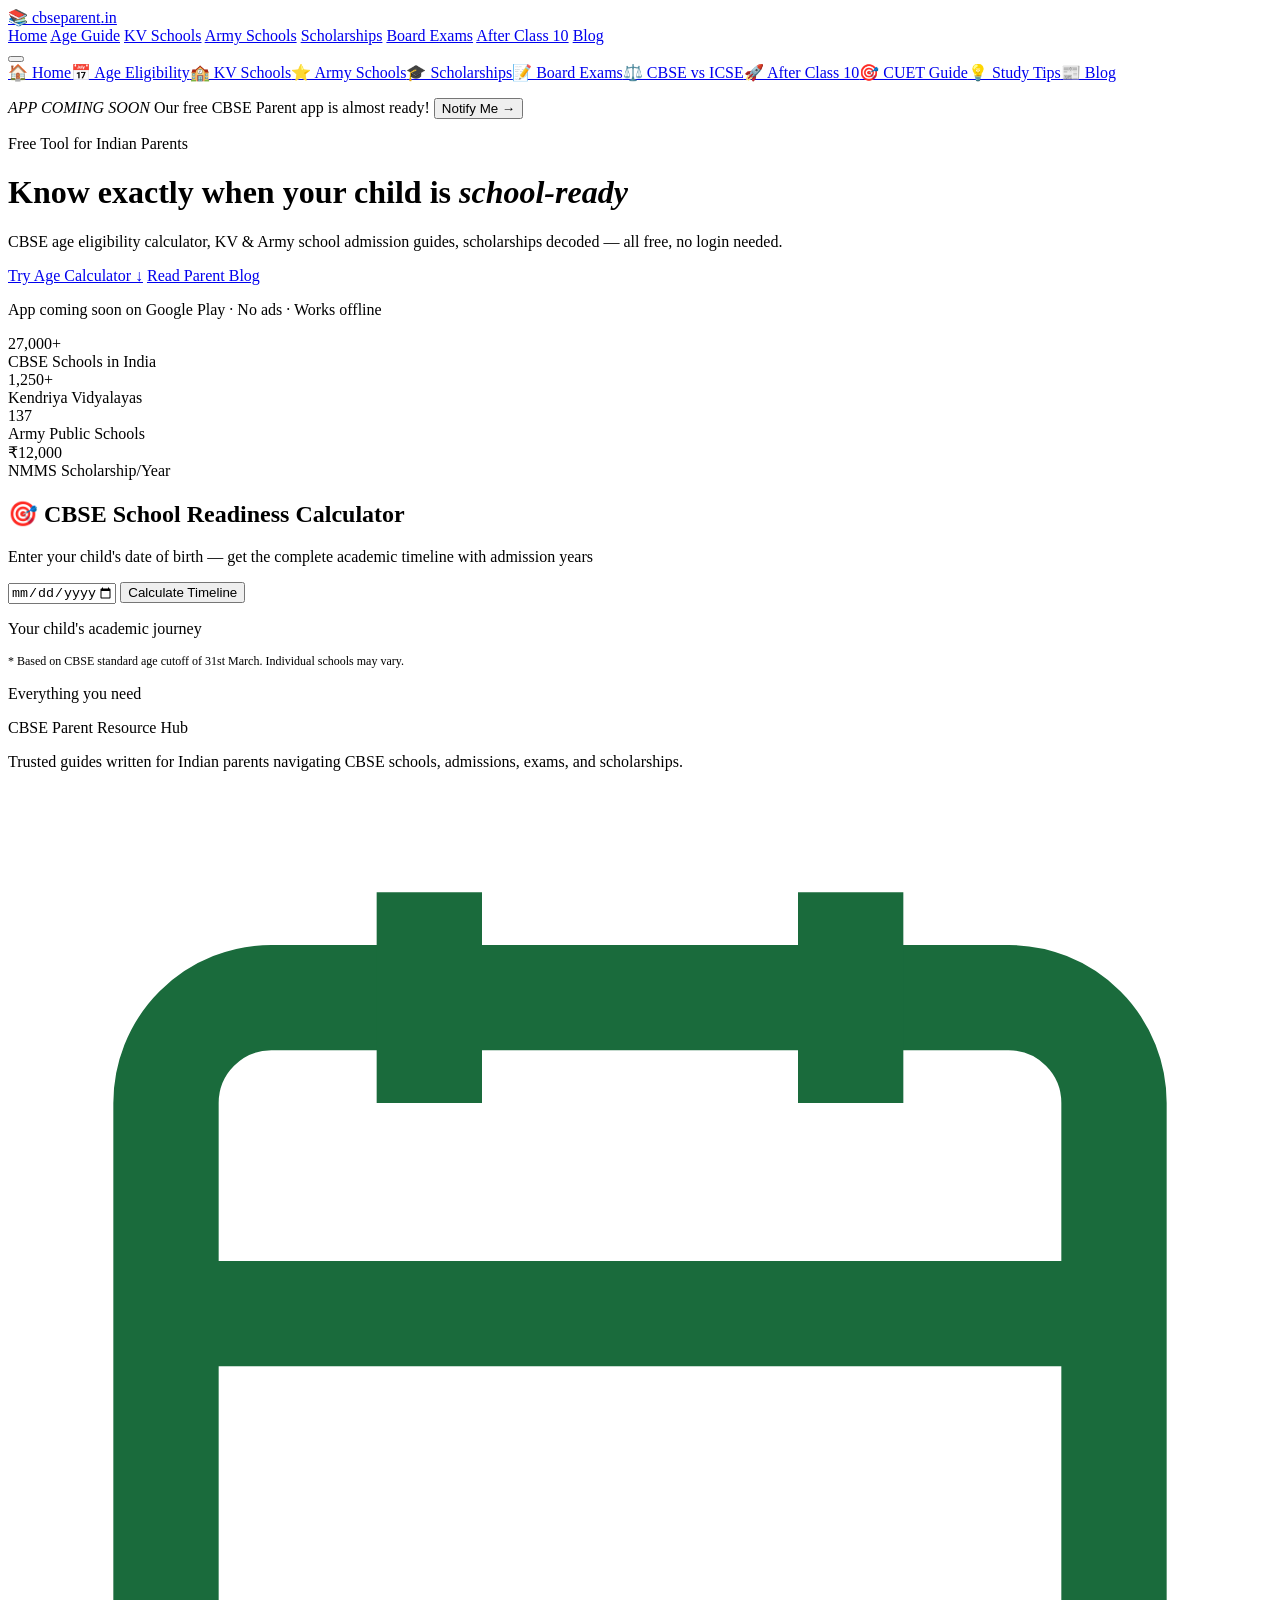
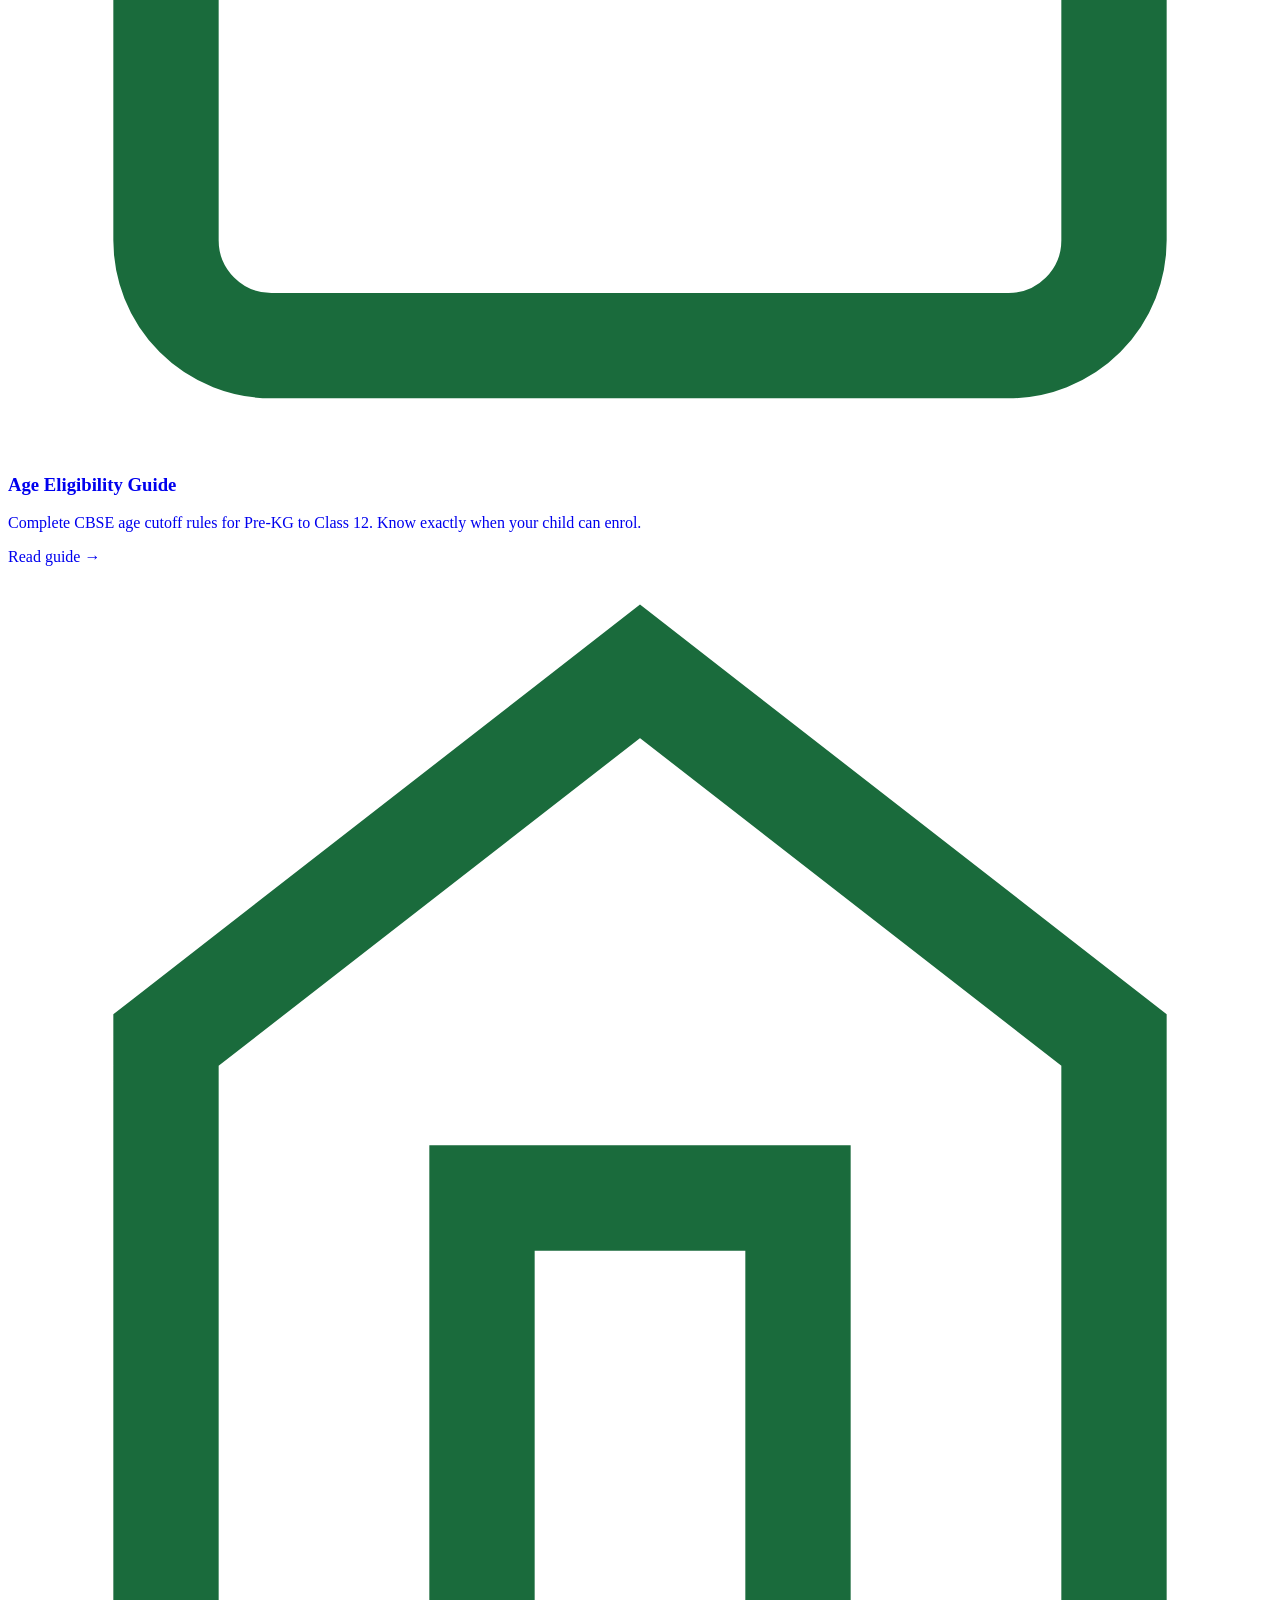
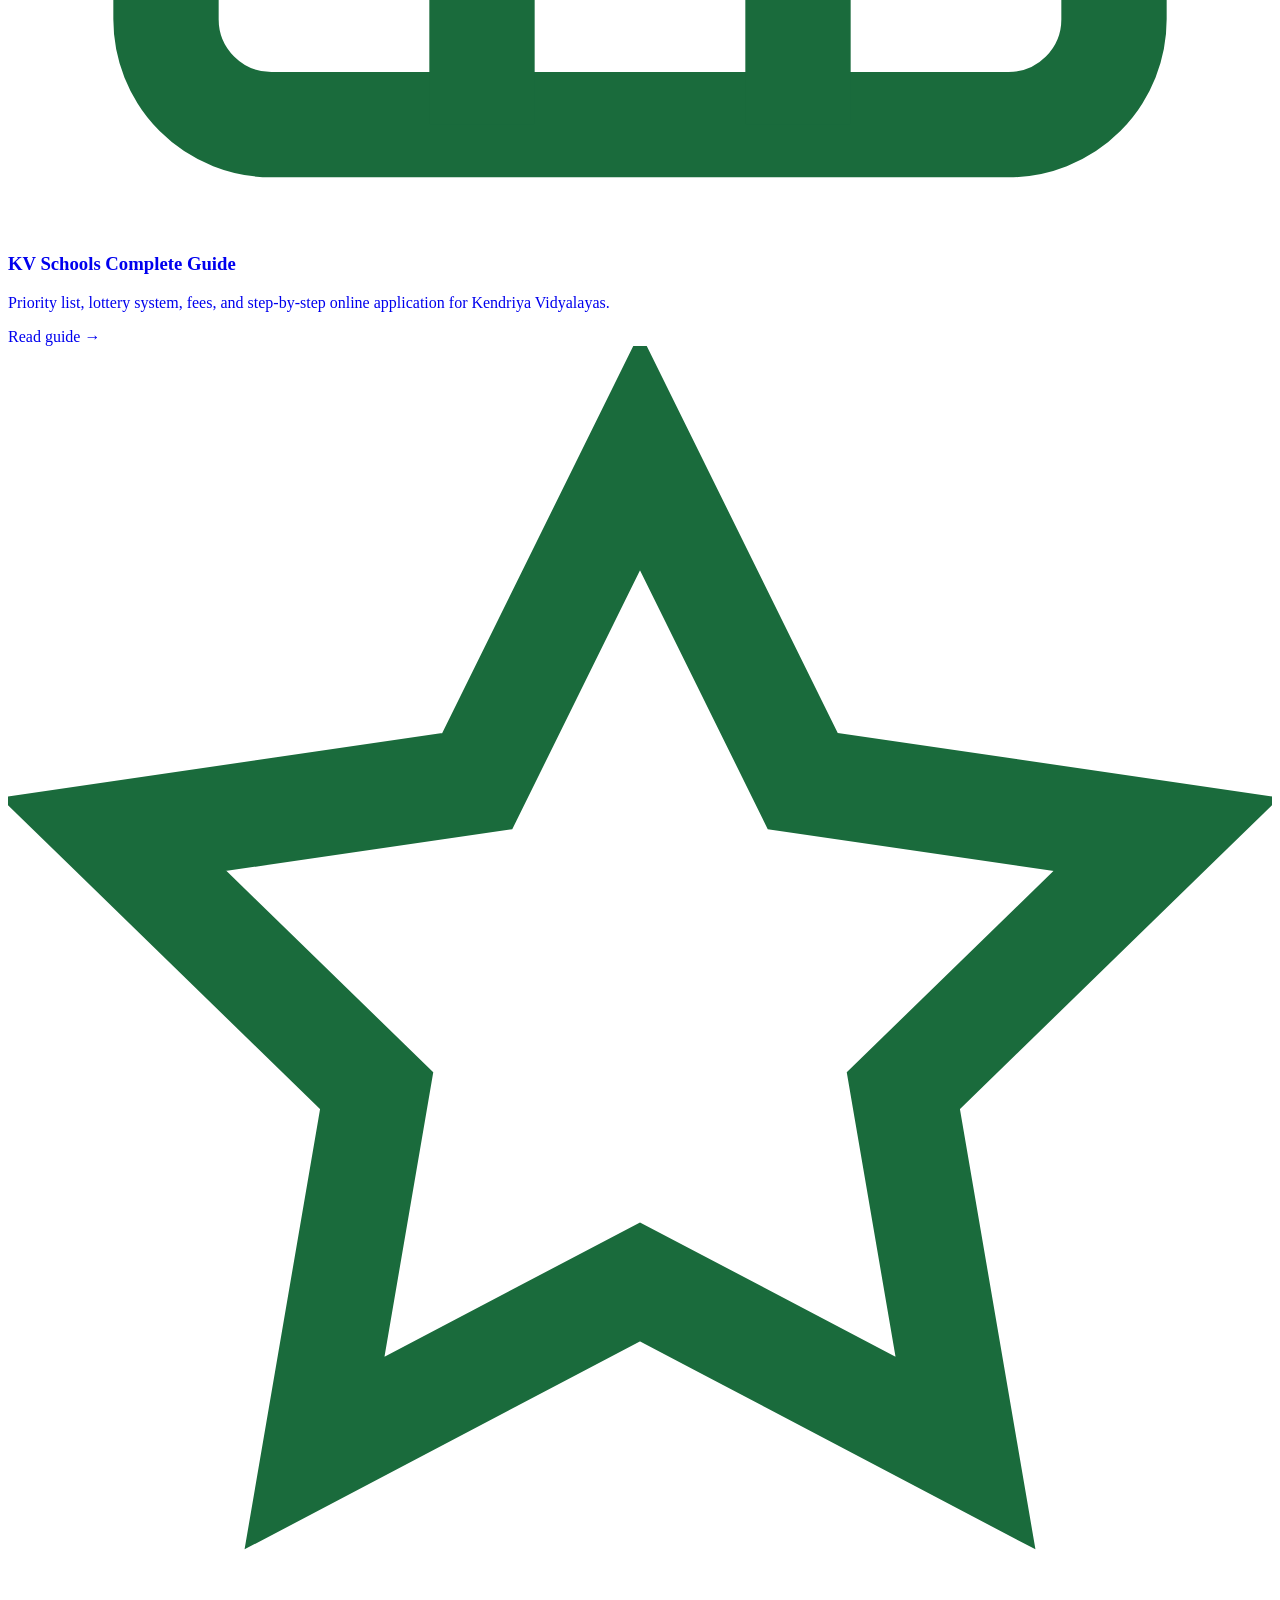
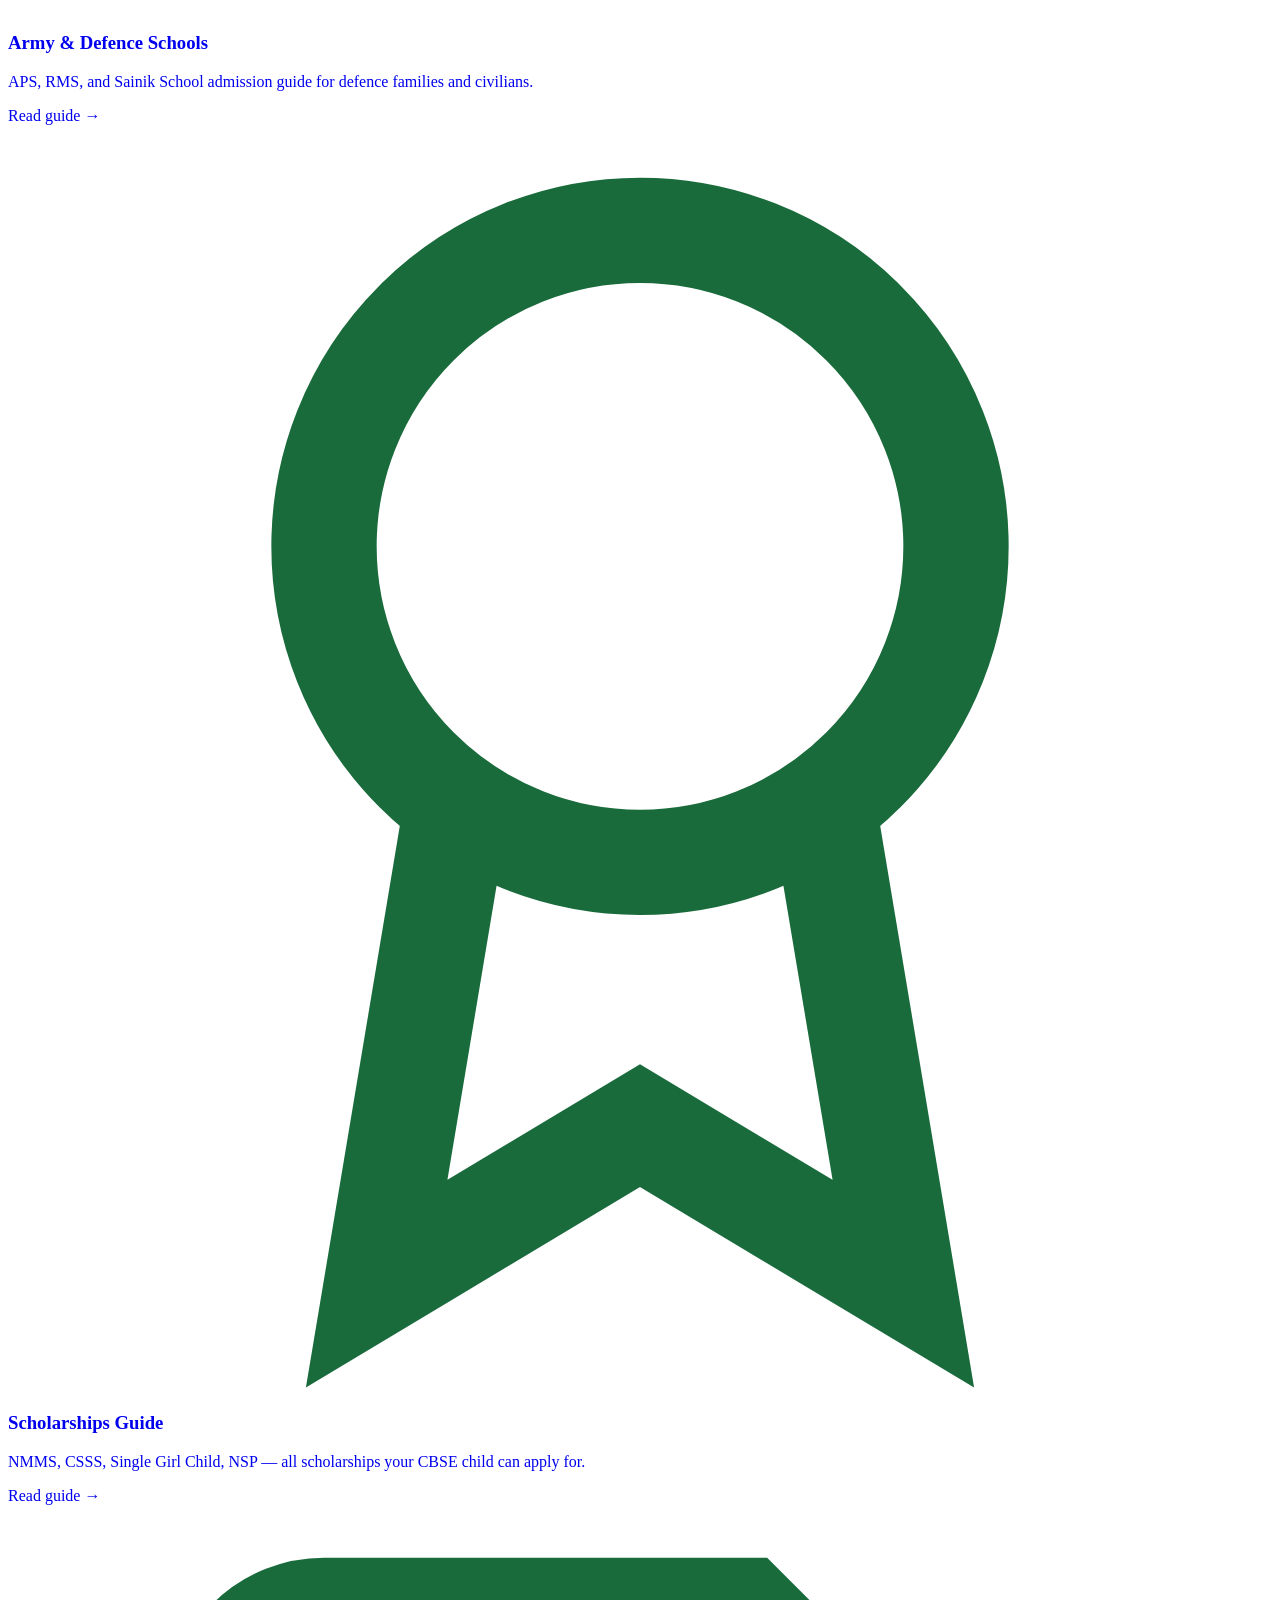
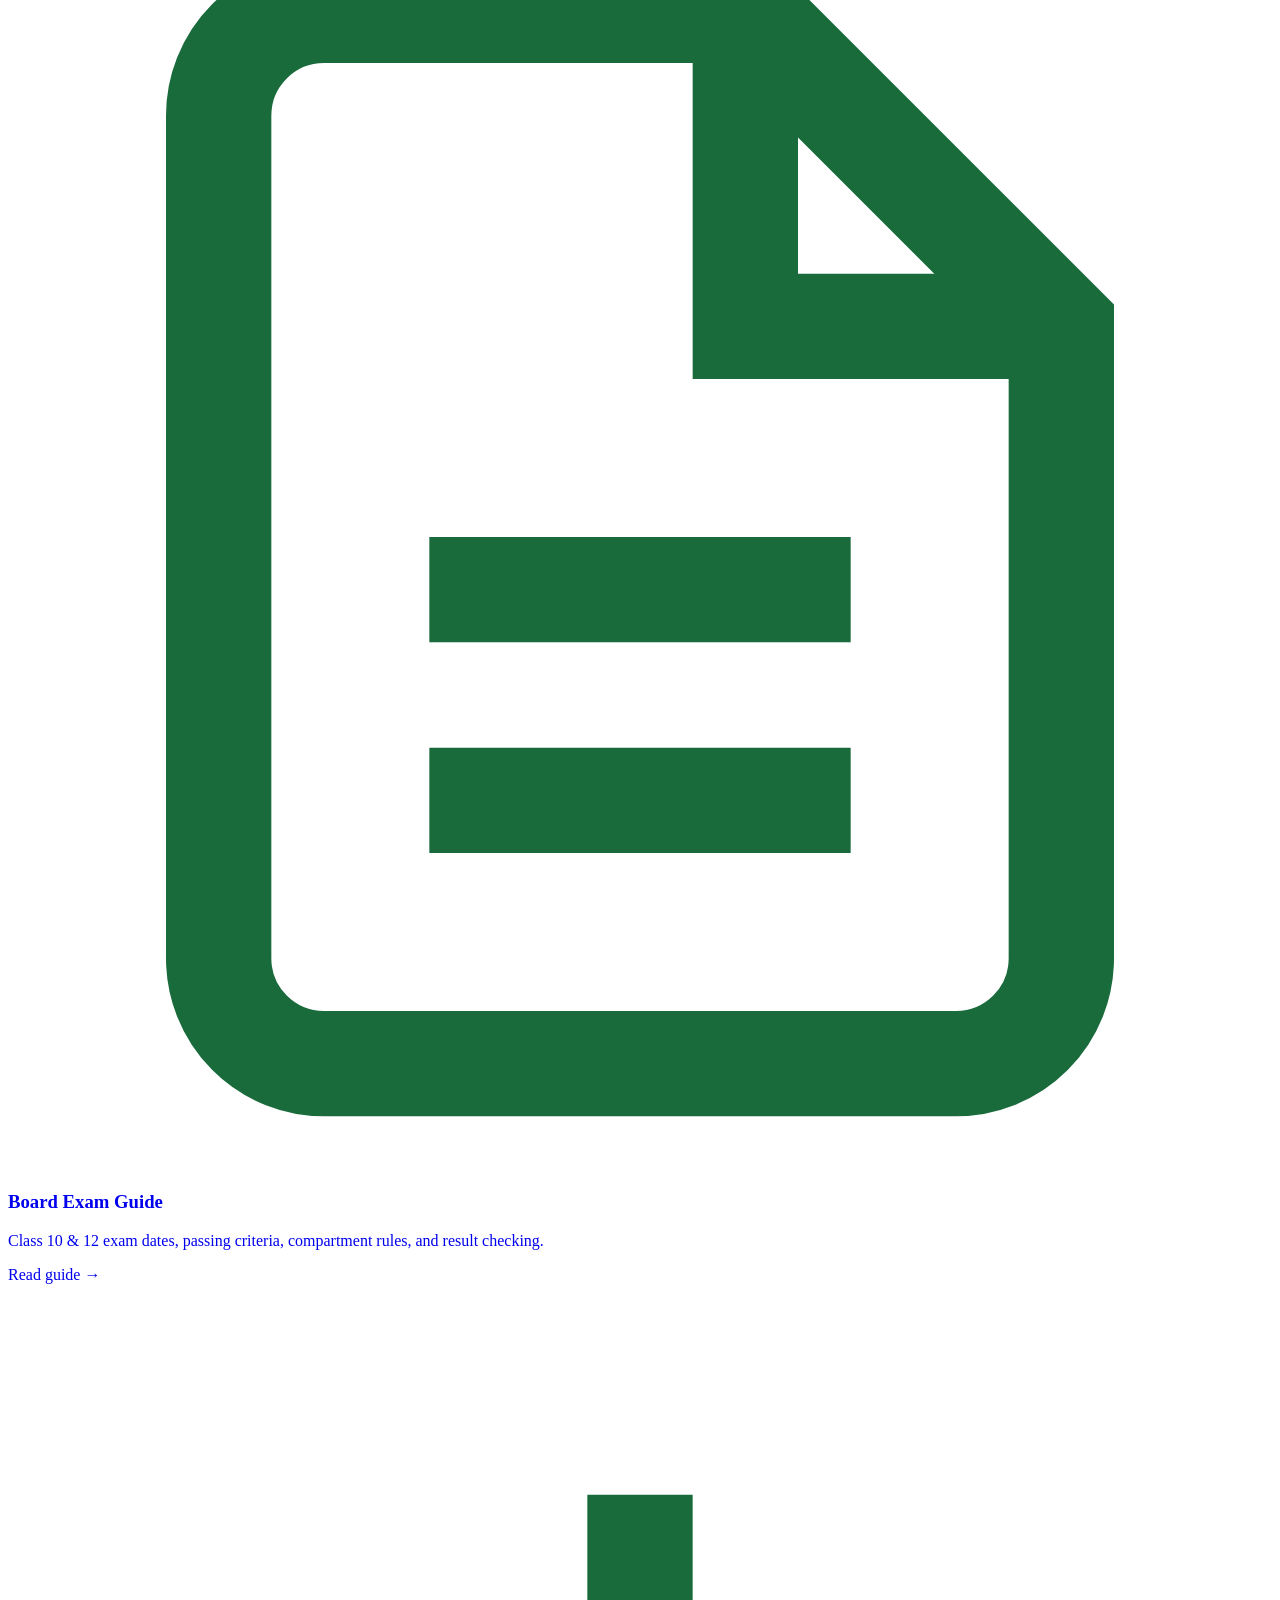
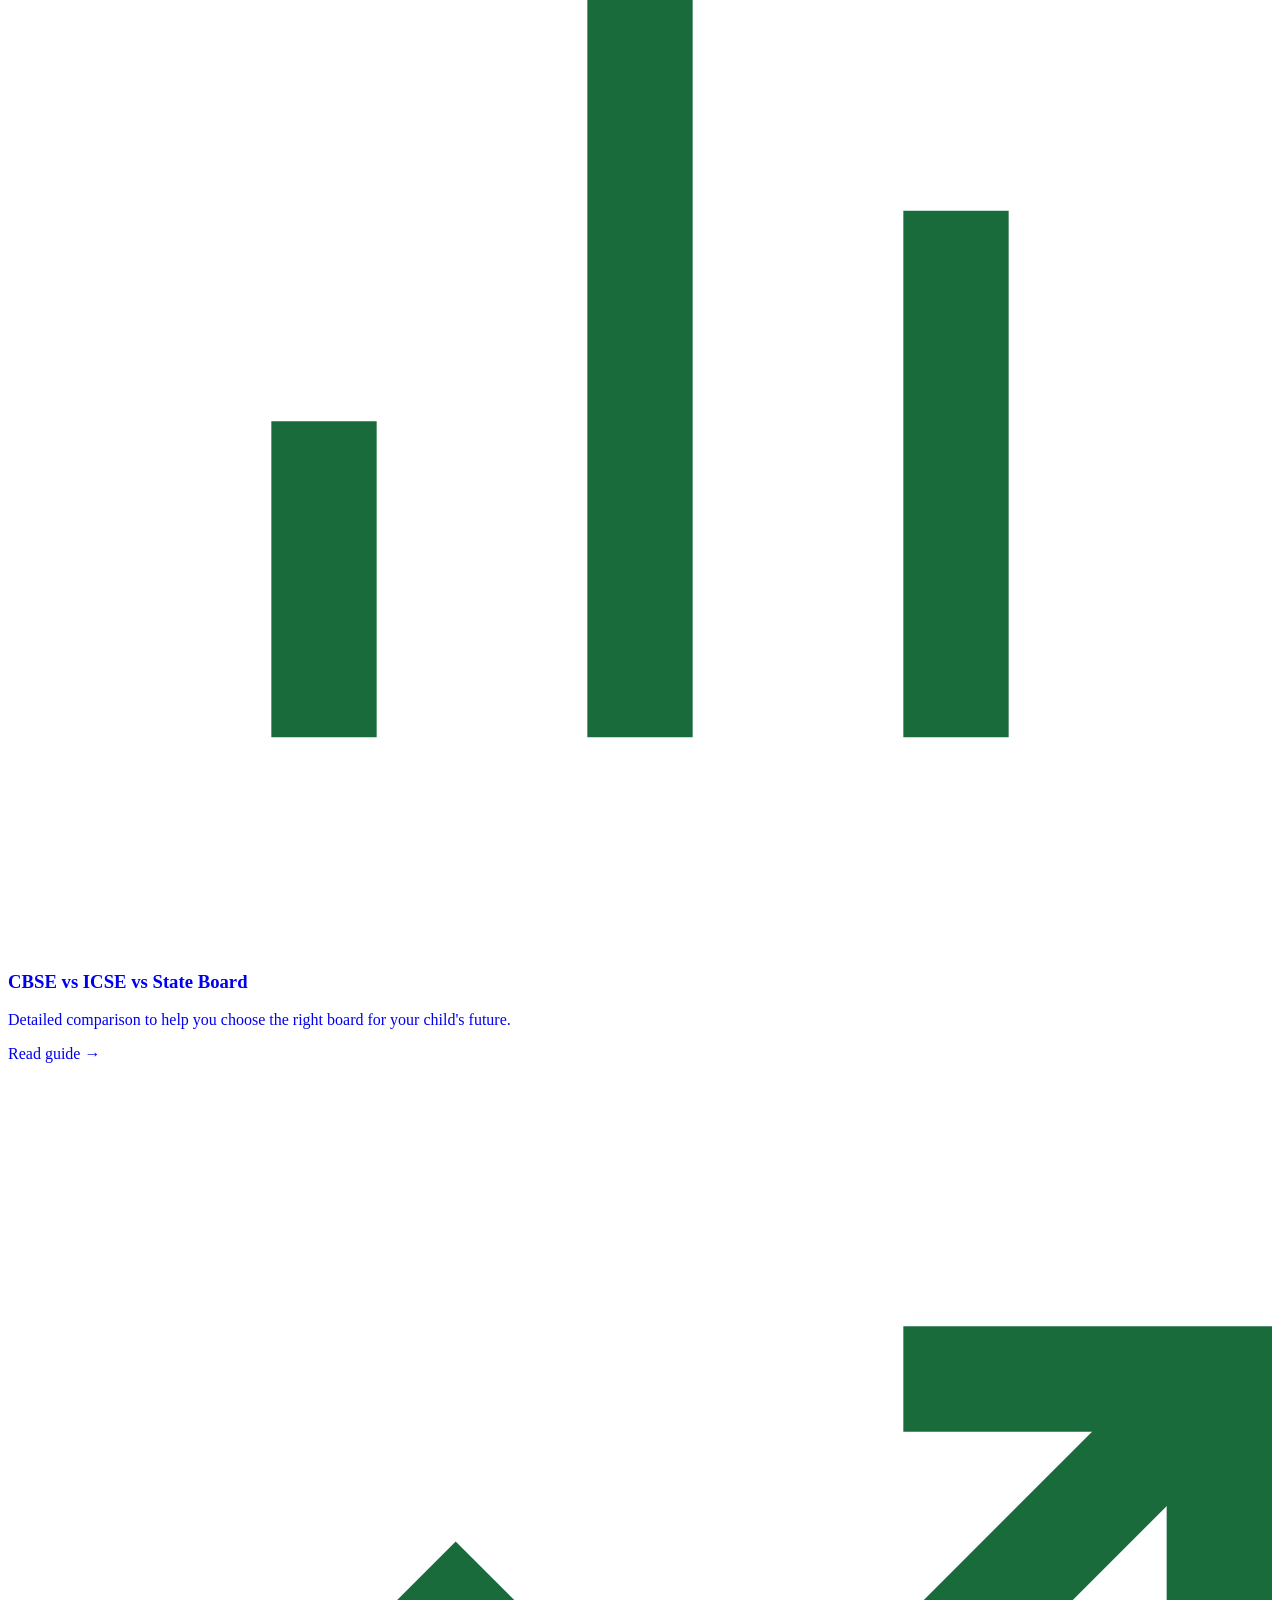
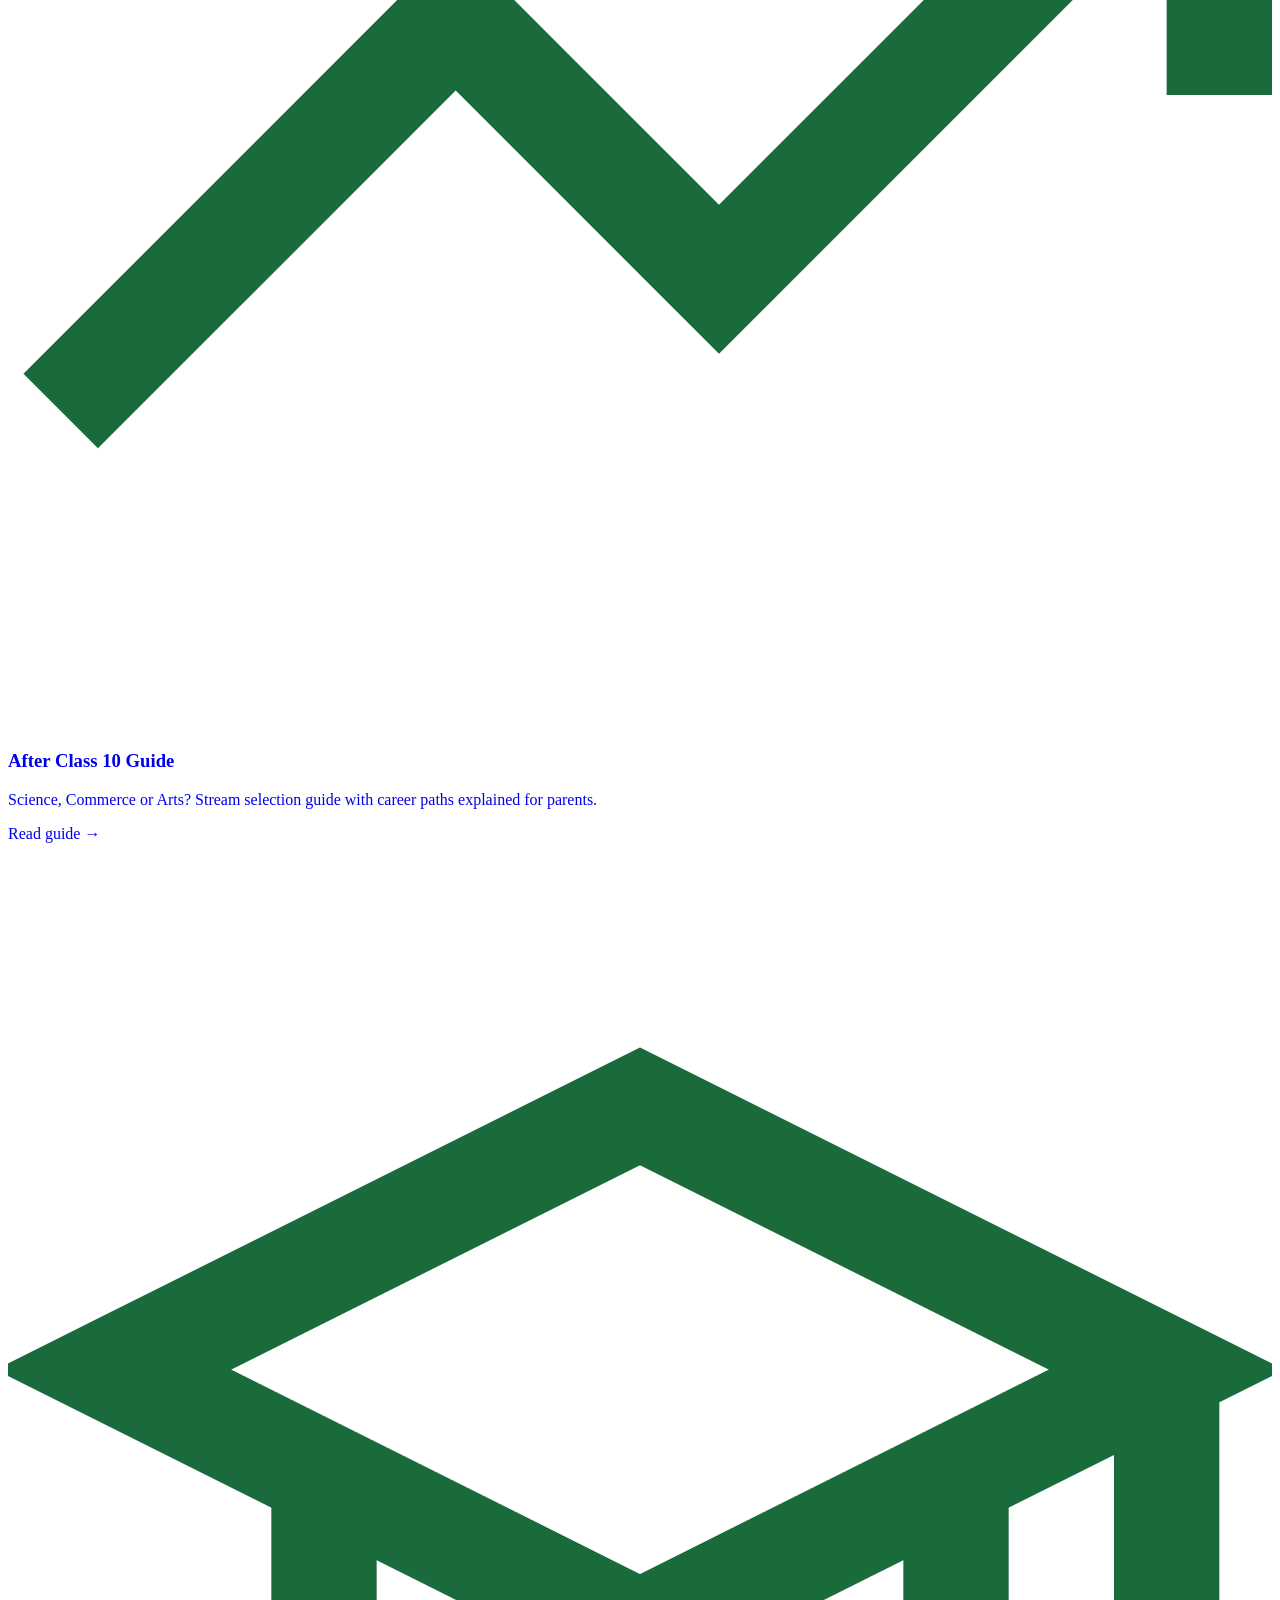
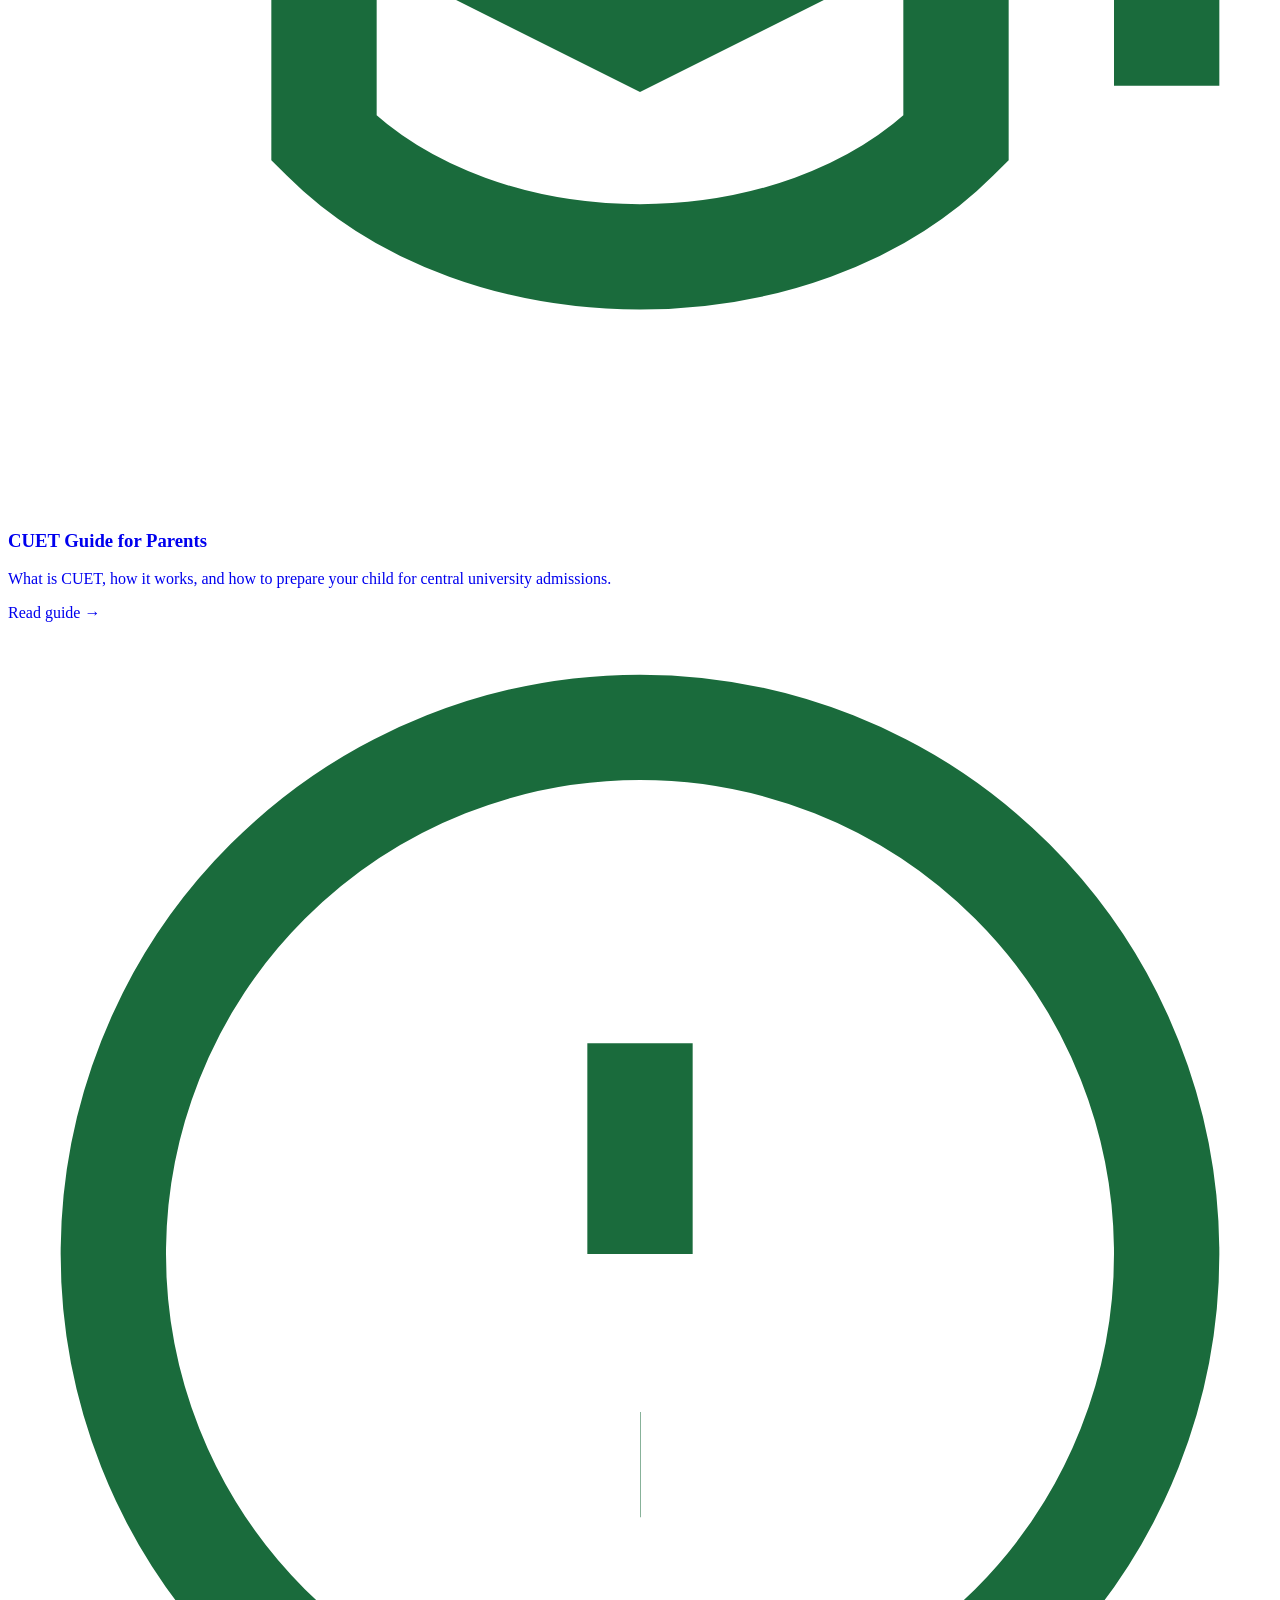
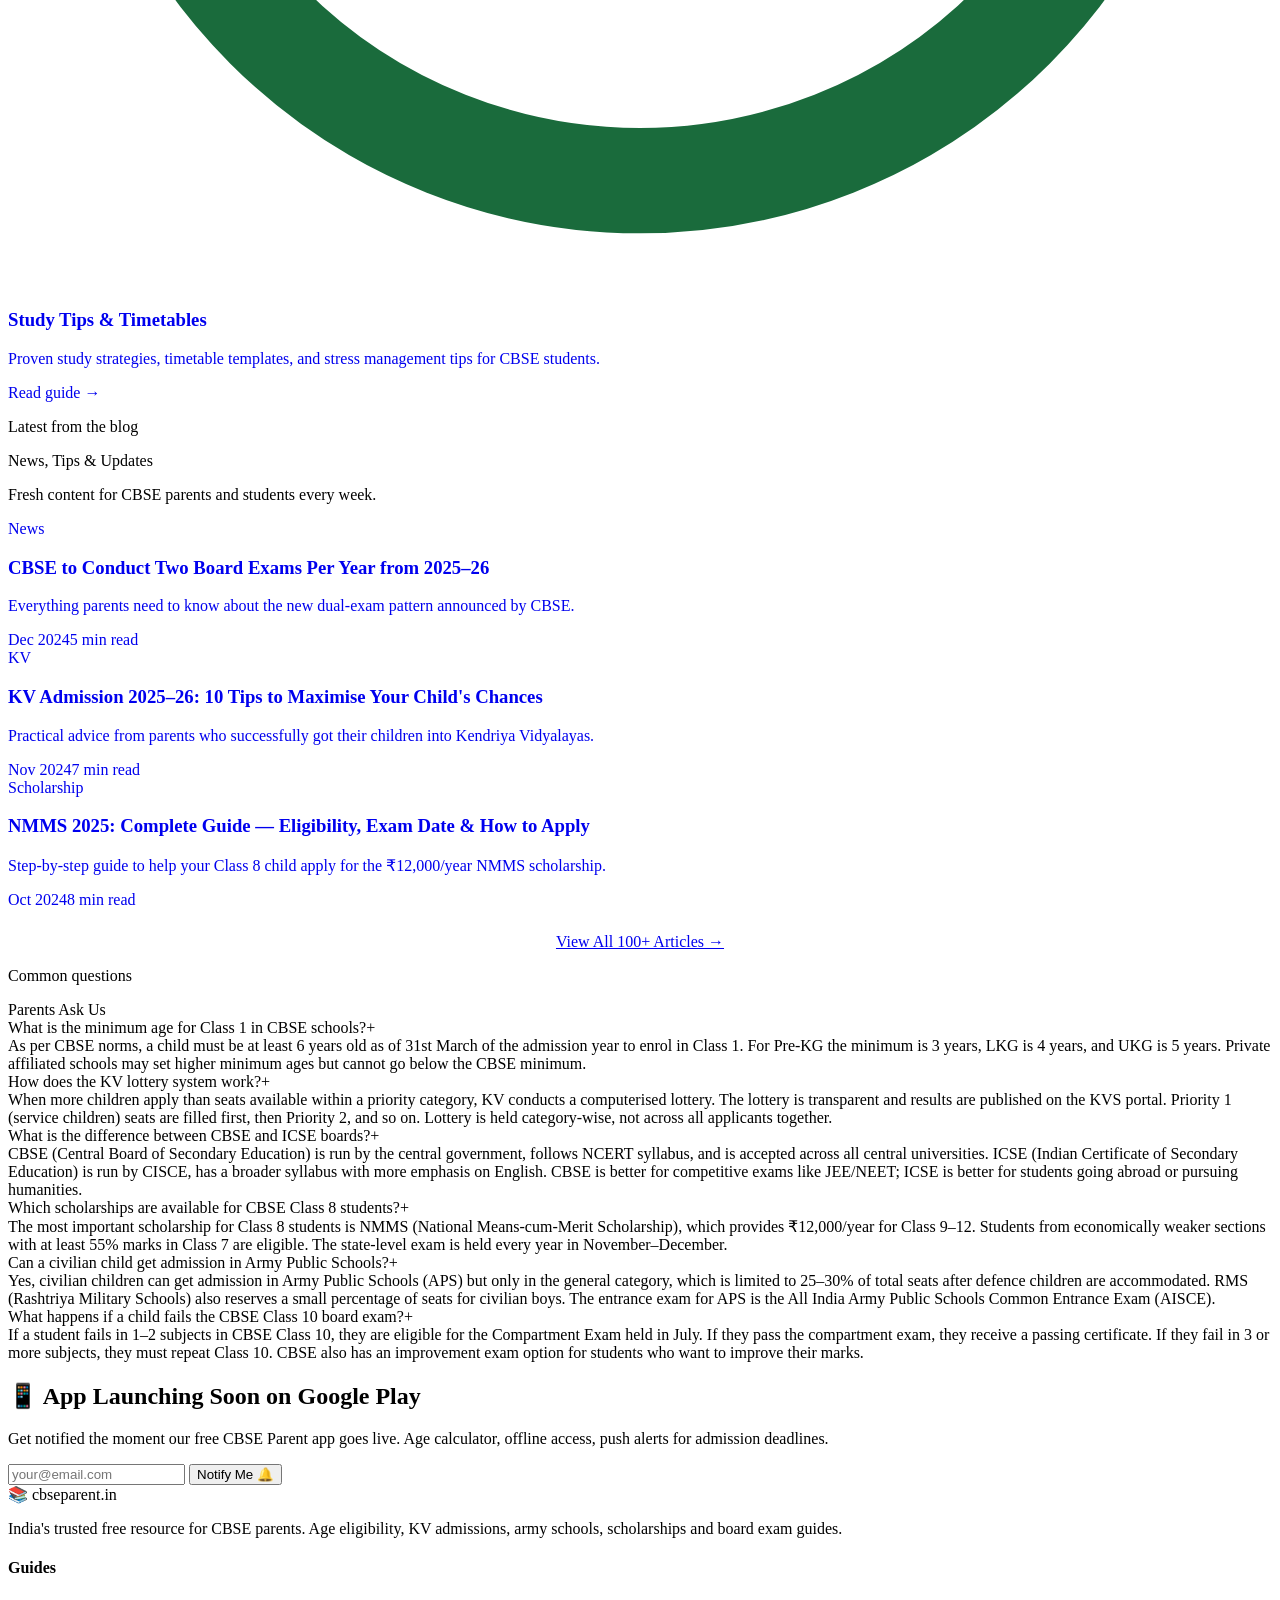
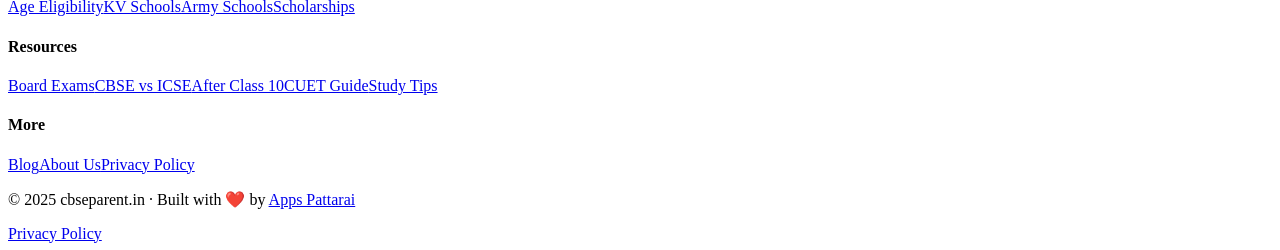
==== index.html @ 7790d7b2 "Add files via upload" ====
<!DOCTYPE html>
<html lang="en">
<head>
<meta charset="UTF-8"><meta name="viewport" content="width=device-width,initial-scale=1">
<title>cbseparent.in — CBSE Age Eligibility Calculator, KV Schools, Scholarships & Parent Guide</title>
<meta name="description" content="India's #1 free CBSE parent resource. Calculate your child's school eligibility age, explore KV & Army school admission guides, scholarships, and board exam tips.">
<meta name="keywords" content="CBSE age eligibility, CBSE admission, KV school admission, army school, CBSE scholarship, NMMS, CBSE class 1 age, cbse parent guide">
<meta property="og:title" content="cbseparent.in — CBSE Parent Guide"><meta property="og:description" content="Free CBSE age calculator + KV schools, army schools, scholarships and board exam guides for Indian parents."><meta property="og:type" content="website"><meta property="og:url" content="https://cbseparent.in">
<link rel="canonical" href="https://cbseparent.in">
<link rel="stylesheet" href="css/style.css">
</head>
<body>
<nav>
<div class="nav-inner">
<a href="index.html" class="nav-logo">📚 cbse<span>parent</span>.in</a>
<div class="nav-links">
<a href="index.html" class="active">Home</a>
<a href="age-eligibility.html">Age Guide</a>
<a href="kv-schools.html">KV Schools</a>
<a href="army-schools.html">Army Schools</a>
<a href="scholarships.html">Scholarships</a>
<a href="board-exams.html">Board Exams</a>
<a href="after-class10.html">After Class 10</a>
<a href="blog.html" class="nav-cta">Blog</a>
</div>
<button class="hamburger" onclick="toggleNav()"><span></span><span></span><span></span></button>
</div>
<div class="mobile-nav" id="mobile-nav">
<a href="index.html">🏠 Home</a><a href="age-eligibility.html">📅 Age Eligibility</a><a href="kv-schools.html">🏫 KV Schools</a><a href="army-schools.html">⭐ Army Schools</a><a href="scholarships.html">🎓 Scholarships</a><a href="board-exams.html">📝 Board Exams</a><a href="cbse-vs-icse.html">⚖️ CBSE vs ICSE</a><a href="after-class10.html">🚀 After Class 10</a><a href="cuet-guide.html">🎯 CUET Guide</a><a href="study-tips.html">💡 Study Tips</a><a href="blog.html">📰 Blog</a>
</div>
</nav>
<div class="coming-soon-banner">
<p><em>APP COMING SOON</em> Our free CBSE Parent app is almost ready! <button class="notify-btn" onclick="document.getElementById('notify-section').scrollIntoView({behavior:'smooth'})">Notify Me →</button></p>
</div>

<div class="hero">
<div class="hero-inner">
<div class="hero-badge"><span>Free Tool for Indian Parents</span></div>
<h1>Know exactly when your child is <em>school-ready</em></h1>
<p>CBSE age eligibility calculator, KV & Army school admission guides, scholarships decoded — all free, no login needed.</p>
<div class="hero-btns">
<a href="#calculator" class="btn-primary">Try Age Calculator ↓</a>
<a href="blog.html" class="btn-secondary">Read Parent Blog</a>
</div>
<p class="hero-note">App coming soon on Google Play · No ads · Works offline</p>
</div>
</div>

<div class="stats-bar">
<div class="stats-inner">
<div class="stat-item"><div class="stat-num">27,000+</div><div class="stat-label">CBSE Schools in India</div></div>
<div class="stat-item"><div class="stat-num">1,250+</div><div class="stat-label">Kendriya Vidyalayas</div></div>
<div class="stat-item"><div class="stat-num">137</div><div class="stat-label">Army Public Schools</div></div>
<div class="stat-item"><div class="stat-num">₹12,000</div><div class="stat-label">NMMS Scholarship/Year</div></div>
</div>
</div>

<div class="calc-float" id="calculator">
<div class="calc-card">
<h2>🎯 CBSE School Readiness Calculator</h2>
<p class="sub">Enter your child's date of birth — get the complete academic timeline with admission years</p>
<div class="dob-row">
<input type="date" id="dob-input" max="2025-12-31" placeholder="Child's Date of Birth">
<button onclick="calcTimeline()">Calculate Timeline</button>
</div>
<div id="calc-result">
<p class="result-title">Your child's academic journey</p>
<div class="timeline" id="timeline-grid"></div>
<p style="font-size:12px;color:var(--text3);margin-top:10px">* Based on CBSE standard age cutoff of 31st March. Individual schools may vary.</p>
</div>
</div>
</div>

<div class="page-wrap">
<div class="section">
<p class="section-label">Everything you need</p>
<div class="section-title">CBSE Parent Resource Hub</div>
<p class="section-sub">Trusted guides written for Indian parents navigating CBSE schools, admissions, exams, and scholarships.</p>
<div class="card-grid">
<a href="age-eligibility.html" class="card" style="text-decoration:none">
<div class="card-icon"><svg viewBox="0 0 24 24" fill="none" stroke="#1A6B3C" stroke-width="2"><rect x="3" y="4" width="18" height="18" rx="2"/><line x1="16" y1="2" x2="16" y2="6"/><line x1="8" y1="2" x2="8" y2="6"/><line x1="3" y1="10" x2="21" y2="10"/></svg></div>
<h3>Age Eligibility Guide</h3>
<p>Complete CBSE age cutoff rules for Pre-KG to Class 12. Know exactly when your child can enrol.</p>
<span class="card-link">Read guide →</span>
</a>
<a href="kv-schools.html" class="card" style="text-decoration:none">
<div class="card-icon"><svg viewBox="0 0 24 24" fill="none" stroke="#1A6B3C" stroke-width="2"><path d="M3 9l9-7 9 7v11a2 2 0 01-2 2H5a2 2 0 01-2-2z"/><polyline points="9 22 9 12 15 12 15 22"/></svg></div>
<h3>KV Schools Complete Guide</h3>
<p>Priority list, lottery system, fees, and step-by-step online application for Kendriya Vidyalayas.</p>
<span class="card-link">Read guide →</span>
</a>
<a href="army-schools.html" class="card" style="text-decoration:none">
<div class="card-icon"><svg viewBox="0 0 24 24" fill="none" stroke="#1A6B3C" stroke-width="2"><polygon points="12 2 15.09 8.26 22 9.27 17 14.14 18.18 21.02 12 17.77 5.82 21.02 7 14.14 2 9.27 8.91 8.26 12 2"/></svg></div>
<h3>Army & Defence Schools</h3>
<p>APS, RMS, and Sainik School admission guide for defence families and civilians.</p>
<span class="card-link">Read guide →</span>
</a>
<a href="scholarships.html" class="card" style="text-decoration:none">
<div class="card-icon"><svg viewBox="0 0 24 24" fill="none" stroke="#1A6B3C" stroke-width="2"><circle cx="12" cy="8" r="6"/><path d="M15.477 12.89L17 22l-5-3-5 3 1.523-9.11"/></svg></div>
<h3>Scholarships Guide</h3>
<p>NMMS, CSSS, Single Girl Child, NSP — all scholarships your CBSE child can apply for.</p>
<span class="card-link">Read guide →</span>
</a>
<a href="board-exams.html" class="card" style="text-decoration:none">
<div class="card-icon"><svg viewBox="0 0 24 24" fill="none" stroke="#1A6B3C" stroke-width="2"><path d="M14 2H6a2 2 0 00-2 2v16a2 2 0 002 2h12a2 2 0 002-2V8z"/><polyline points="14 2 14 8 20 8"/><line x1="16" y1="13" x2="8" y2="13"/><line x1="16" y1="17" x2="8" y2="17"/></svg></div>
<h3>Board Exam Guide</h3>
<p>Class 10 & 12 exam dates, passing criteria, compartment rules, and result checking.</p>
<span class="card-link">Read guide →</span>
</a>
<a href="cbse-vs-icse.html" class="card" style="text-decoration:none">
<div class="card-icon"><svg viewBox="0 0 24 24" fill="none" stroke="#1A6B3C" stroke-width="2"><line x1="18" y1="20" x2="18" y2="10"/><line x1="12" y1="20" x2="12" y2="4"/><line x1="6" y1="20" x2="6" y2="14"/></svg></div>
<h3>CBSE vs ICSE vs State Board</h3>
<p>Detailed comparison to help you choose the right board for your child's future.</p>
<span class="card-link">Read guide →</span>
</a>
<a href="after-class10.html" class="card" style="text-decoration:none">
<div class="card-icon"><svg viewBox="0 0 24 24" fill="none" stroke="#1A6B3C" stroke-width="2"><polyline points="23 6 13.5 15.5 8.5 10.5 1 18"/><polyline points="17 6 23 6 23 12"/></svg></div>
<h3>After Class 10 Guide</h3>
<p>Science, Commerce or Arts? Stream selection guide with career paths explained for parents.</p>
<span class="card-link">Read guide →</span>
</a>
<a href="cuet-guide.html" class="card" style="text-decoration:none">
<div class="card-icon"><svg viewBox="0 0 24 24" fill="none" stroke="#1A6B3C" stroke-width="2"><path d="M22 10v6M2 10l10-5 10 5-10 5z"/><path d="M6 12v5c3 3 9 3 12 0v-5"/></svg></div>
<h3>CUET Guide for Parents</h3>
<p>What is CUET, how it works, and how to prepare your child for central university admissions.</p>
<span class="card-link">Read guide →</span>
</a>
<a href="study-tips.html" class="card" style="text-decoration:none">
<div class="card-icon"><svg viewBox="0 0 24 24" fill="none" stroke="#1A6B3C" stroke-width="2"><circle cx="12" cy="12" r="10"/><line x1="12" y1="8" x2="12" y2="12"/><line x1="12" y1="16" x2="12.01" y2="16"/></svg></div>
<h3>Study Tips & Timetables</h3>
<p>Proven study strategies, timetable templates, and stress management tips for CBSE students.</p>
<span class="card-link">Read guide →</span>
</a>
</div>
</div>

<div class="section" style="padding-top:0">
<p class="section-label">Latest from the blog</p>
<div class="section-title">News, Tips & Updates</div>
<p class="section-sub">Fresh content for CBSE parents and students every week.</p>
<div class="blog-grid">
<a href="blog/cbse-two-board-exams-2026.html" class="blog-card" style="text-decoration:none">
<div class="blog-card-body"><span class="blog-tag news">News</span><h3>CBSE to Conduct Two Board Exams Per Year from 2025–26</h3><p>Everything parents need to know about the new dual-exam pattern announced by CBSE.</p></div>
<div class="blog-card-meta"><span>Dec 2024</span><span>5 min read</span></div>
</a>
<a href="blog/kv-admission-2025-tips.html" class="blog-card" style="text-decoration:none">
<div class="blog-card-body"><span class="blog-tag kv">KV</span><h3>KV Admission 2025–26: 10 Tips to Maximise Your Child's Chances</h3><p>Practical advice from parents who successfully got their children into Kendriya Vidyalayas.</p></div>
<div class="blog-card-meta"><span>Nov 2024</span><span>7 min read</span></div>
</a>
<a href="blog/nmms-scholarship-guide.html" class="blog-card" style="text-decoration:none">
<div class="blog-card-body"><span class="blog-tag scholarship">Scholarship</span><h3>NMMS 2025: Complete Guide — Eligibility, Exam Date & How to Apply</h3><p>Step-by-step guide to help your Class 8 child apply for the ₹12,000/year NMMS scholarship.</p></div>
<div class="blog-card-meta"><span>Oct 2024</span><span>8 min read</span></div>
</a>
</div>
<div style="text-align:center;margin-top:1.5rem"><a href="blog.html" class="btn-primary" style="display:inline-flex">View All 100+ Articles →</a></div>
</div>

<div class="section" style="padding-top:0">
<p class="section-label">Common questions</p>
<div class="section-title">Parents Ask Us</div>
<div class="faq-list">
<div class="faq-item"><div class="faq-q" onclick="toggleFaq(this)">What is the minimum age for Class 1 in CBSE schools?<span class="toggle">+</span></div><div class="faq-a">As per CBSE norms, a child must be at least 6 years old as of 31st March of the admission year to enrol in Class 1. For Pre-KG the minimum is 3 years, LKG is 4 years, and UKG is 5 years. Private affiliated schools may set higher minimum ages but cannot go below the CBSE minimum.</div></div>
<div class="faq-item"><div class="faq-q" onclick="toggleFaq(this)">How does the KV lottery system work?<span class="toggle">+</span></div><div class="faq-a">When more children apply than seats available within a priority category, KV conducts a computerised lottery. The lottery is transparent and results are published on the KVS portal. Priority 1 (service children) seats are filled first, then Priority 2, and so on. Lottery is held category-wise, not across all applicants together.</div></div>
<div class="faq-item"><div class="faq-q" onclick="toggleFaq(this)">What is the difference between CBSE and ICSE boards?<span class="toggle">+</span></div><div class="faq-a">CBSE (Central Board of Secondary Education) is run by the central government, follows NCERT syllabus, and is accepted across all central universities. ICSE (Indian Certificate of Secondary Education) is run by CISCE, has a broader syllabus with more emphasis on English. CBSE is better for competitive exams like JEE/NEET; ICSE is better for students going abroad or pursuing humanities.</div></div>
<div class="faq-item"><div class="faq-q" onclick="toggleFaq(this)">Which scholarships are available for CBSE Class 8 students?<span class="toggle">+</span></div><div class="faq-a">The most important scholarship for Class 8 students is NMMS (National Means-cum-Merit Scholarship), which provides ₹12,000/year for Class 9–12. Students from economically weaker sections with at least 55% marks in Class 7 are eligible. The state-level exam is held every year in November–December.</div></div>
<div class="faq-item"><div class="faq-q" onclick="toggleFaq(this)">Can a civilian child get admission in Army Public Schools?<span class="toggle">+</span></div><div class="faq-a">Yes, civilian children can get admission in Army Public Schools (APS) but only in the general category, which is limited to 25–30% of total seats after defence children are accommodated. RMS (Rashtriya Military Schools) also reserves a small percentage of seats for civilian boys. The entrance exam for APS is the All India Army Public Schools Common Entrance Exam (AISCE).</div></div>
<div class="faq-item"><div class="faq-q" onclick="toggleFaq(this)">What happens if a child fails the CBSE Class 10 board exam?<span class="toggle">+</span></div><div class="faq-a">If a student fails in 1–2 subjects in CBSE Class 10, they are eligible for the Compartment Exam held in July. If they pass the compartment exam, they receive a passing certificate. If they fail in 3 or more subjects, they must repeat Class 10. CBSE also has an improvement exam option for students who want to improve their marks.</div></div>
</div>
</div>

<div class="cta-box" id="notify-section">
<h2>📱 App Launching Soon on Google Play</h2>
<p>Get notified the moment our free CBSE Parent app goes live. Age calculator, offline access, push alerts for admission deadlines.</p>
<form class="notify-form" onsubmit="submitNotify(event)">
<input type="email" id="notify-email" placeholder="your@email.com" required>
<button type="submit">Notify Me 🔔</button>
</form>
</div>
</div>

<footer>
<div class="footer-inner">
<div class="footer-grid">
<div class="footer-brand"><div class="footer-logo">📚 cbse<span>parent</span>.in</div><p>India's trusted free resource for CBSE parents. Age eligibility, KV admissions, army schools, scholarships and board exam guides.</p></div>
<div class="footer-col"><h4>Guides</h4><a href="age-eligibility.html">Age Eligibility</a><a href="kv-schools.html">KV Schools</a><a href="army-schools.html">Army Schools</a><a href="scholarships.html">Scholarships</a></div>
<div class="footer-col"><h4>Resources</h4><a href="board-exams.html">Board Exams</a><a href="cbse-vs-icse.html">CBSE vs ICSE</a><a href="after-class10.html">After Class 10</a><a href="cuet-guide.html">CUET Guide</a><a href="study-tips.html">Study Tips</a></div>
<div class="footer-col"><h4>More</h4><a href="blog.html">Blog</a><a href="about.html">About Us</a><a href="privacy.html">Privacy Policy</a></div>
</div>
<div class="footer-bottom"><p>© 2025 cbseparent.in · Built with ❤️ by <a href="https://appspattarai.studio">Apps Pattarai</a></p><a href="privacy.html">Privacy Policy</a></div>
</div>
</footer>
<script src="js/main.js"></script>
</body></html>
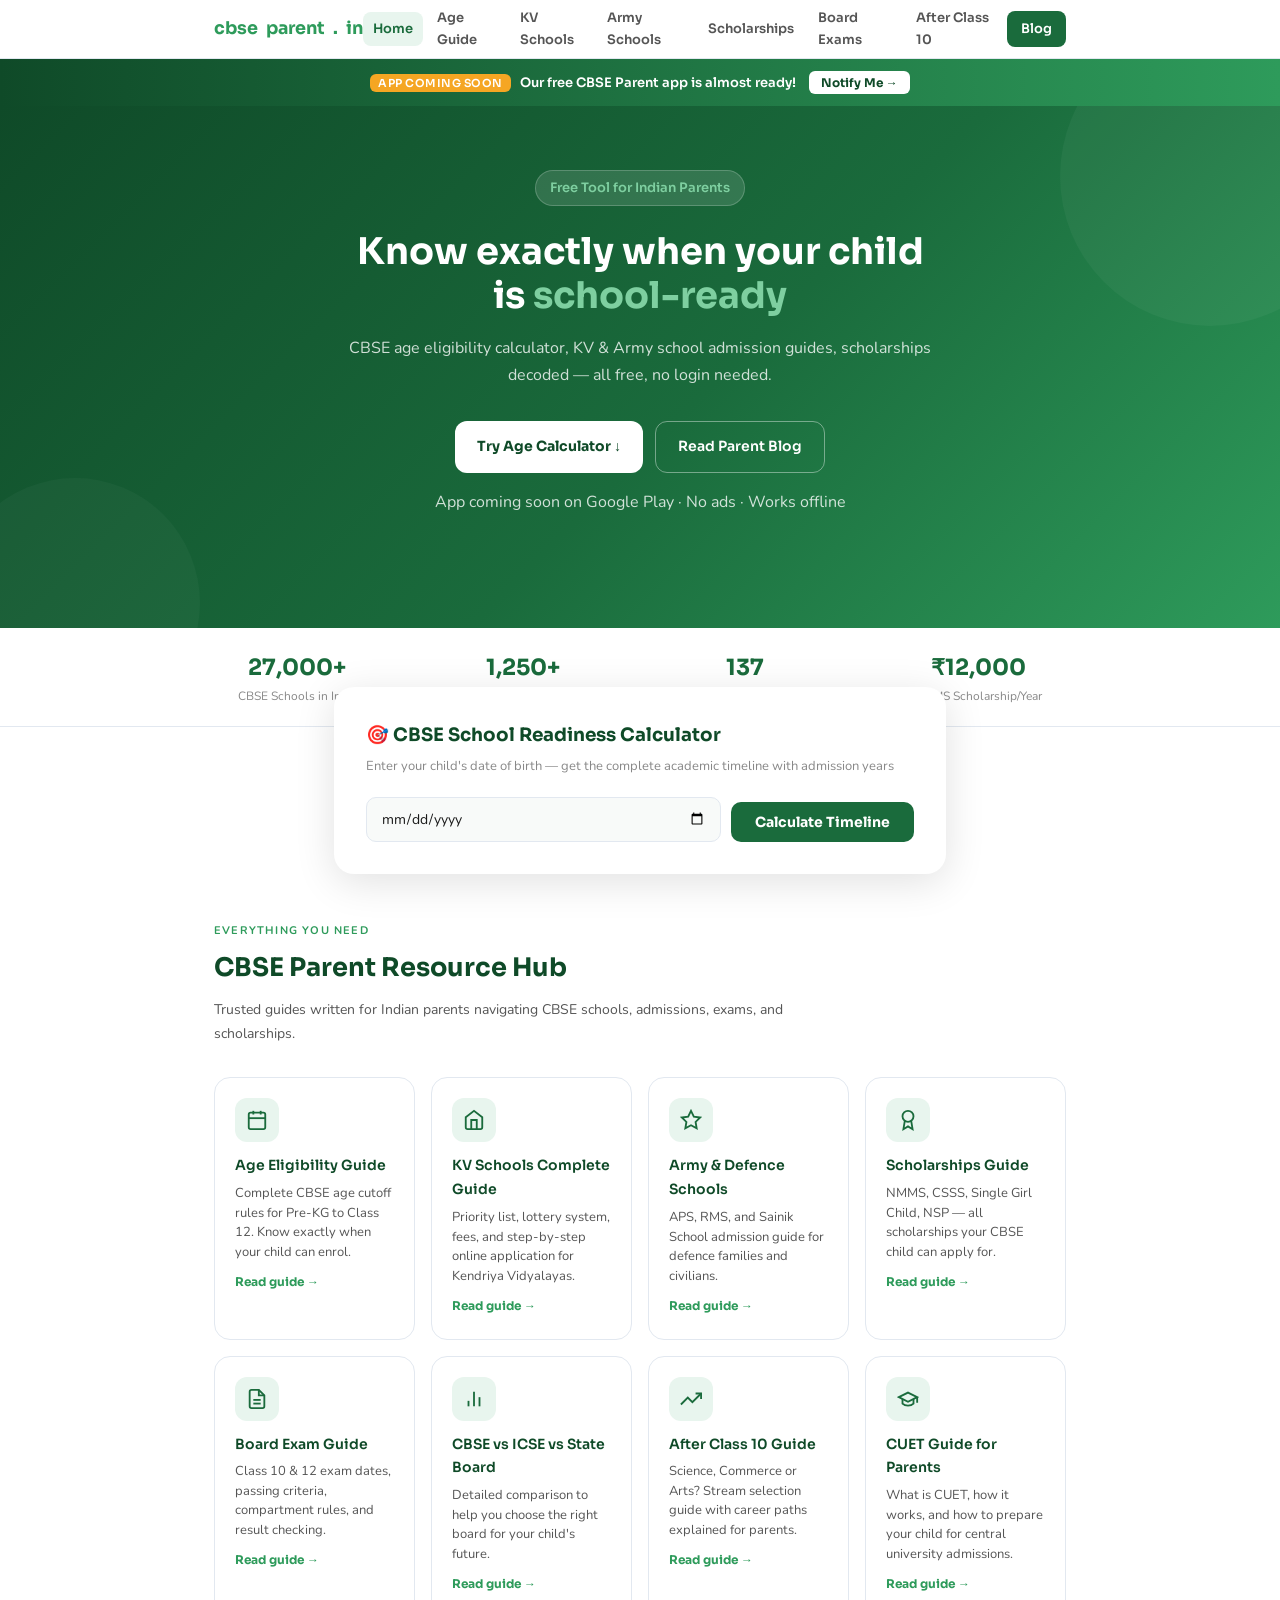
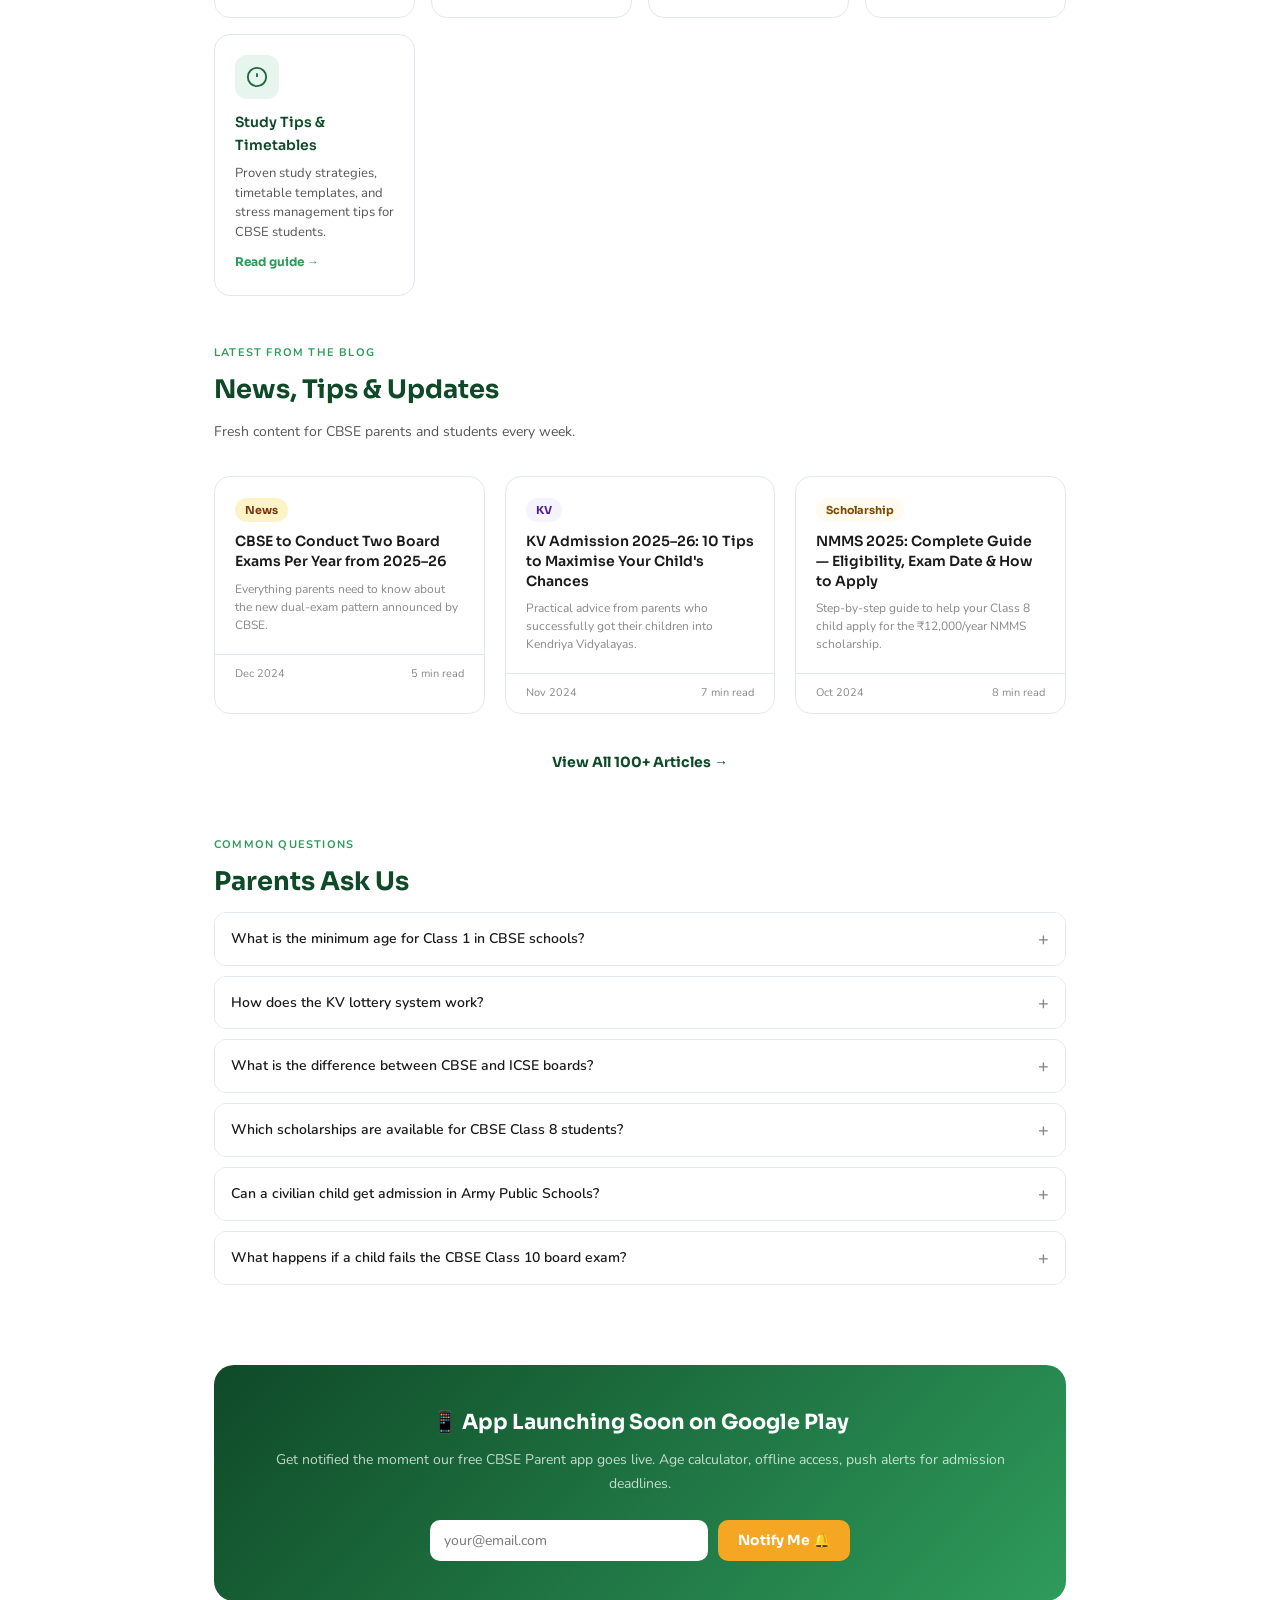
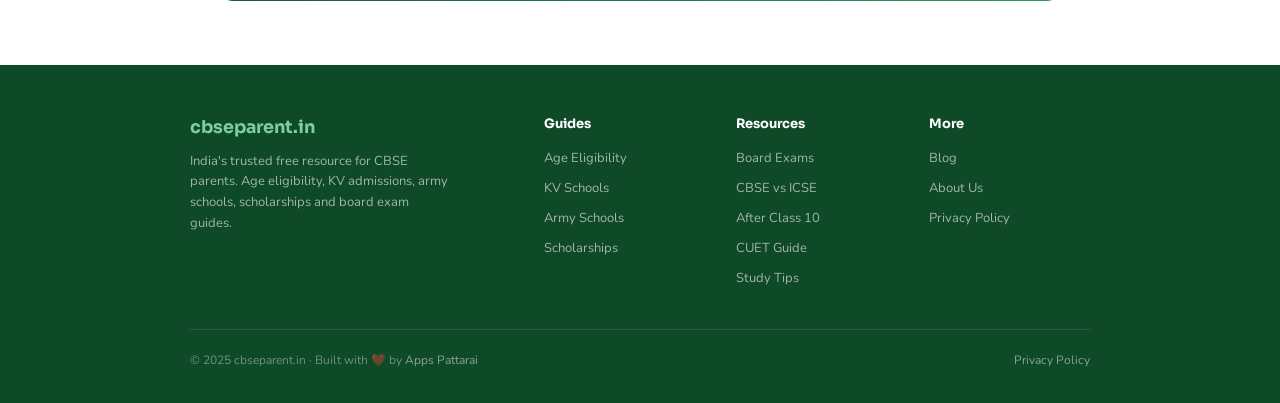
==== commit dba80af5: "Update index.html" ====
--- a/index.html
+++ b/index.html
@@ -12,7 +12,7 @@
 <body>
 <nav>
 <div class="nav-inner">
-<a href="index.html" class="nav-logo">📚 cbse<span>parent</span>.in</a>
+<a href="index.html" class="nav-logo"><span class="logo-cbse">cbse</span><span class="logo-parent">parent</span><span class="logo-dot">.</span><span class="logo-in">in</span></a>
 <div class="nav-links">
 <a href="index.html" class="active">Home</a>
 <a href="age-eligibility.html">Age Guide</a>
@@ -181,7 +181,7 @@
 <footer>
 <div class="footer-inner">
 <div class="footer-grid">
-<div class="footer-brand"><div class="footer-logo">📚 cbse<span>parent</span>.in</div><p>India's trusted free resource for CBSE parents. Age eligibility, KV admissions, army schools, scholarships and board exam guides.</p></div>
+<div class="footer-brand"><div class="footer-logo"><span class="logo-cbse">cbse</span><span class="logo-parent">parent</span><span class="logo-dot">.</span><span class="logo-in">in</span></div><p>India's trusted free resource for CBSE parents. Age eligibility, KV admissions, army schools, scholarships and board exam guides.</p></div>
 <div class="footer-col"><h4>Guides</h4><a href="age-eligibility.html">Age Eligibility</a><a href="kv-schools.html">KV Schools</a><a href="army-schools.html">Army Schools</a><a href="scholarships.html">Scholarships</a></div>
 <div class="footer-col"><h4>Resources</h4><a href="board-exams.html">Board Exams</a><a href="cbse-vs-icse.html">CBSE vs ICSE</a><a href="after-class10.html">After Class 10</a><a href="cuet-guide.html">CUET Guide</a><a href="study-tips.html">Study Tips</a></div>
 <div class="footer-col"><h4>More</h4><a href="blog.html">Blog</a><a href="about.html">About Us</a><a href="privacy.html">Privacy Policy</a></div>
--- a/css/style.css
+++ b/css/style.css
@@ -0,0 +1,234 @@
+
+@import url('https://fonts.googleapis.com/css2?family=Sora:wght@400;600;700&family=Nunito:wght@400;500;600&display=swap');
+*{box-sizing:border-box;margin:0;padding:0}
+:root{
+  --brand:#1A6B3C;--brand-light:#E8F5EE;--brand-mid:#2E9B5B;--brand-dark:#0F4A28;
+  --accent:#F5A623;--accent-light:#FEF3E2;
+  --text:#1a1a1a;--text2:#555;--text3:#888;
+  --border:#e2e8f0;--surface:#f8faf9;--white:#fff;
+  --max:900px;
+}
+body{font-family:'Nunito',sans-serif;color:var(--text);background:var(--white);font-size:15px;line-height:1.7}
+a{color:var(--brand);text-decoration:none}
+a:hover{text-decoration:underline}
+img{max-width:100%}
+
+/* NAV */
+nav{background:#fff;border-bottom:1px solid var(--border);position:sticky;top:0;z-index:100}
+.nav-inner{max-width:var(--max);margin:0 auto;padding:0 1.5rem;display:flex;align-items:center;justify-content:space-between;height:58px}
+.nav-logo{font-family:'Sora',sans-serif;font-weight:700;font-size:1.1rem;color:var(--brand-dark);display:flex;align-items:center;gap:8px}
+.nav-logo span{color:var(--brand-mid)}
+.nav-links{display:flex;gap:4px;align-items:center}
+.nav-links a{font-size:13px;font-weight:600;color:var(--text2);padding:6px 10px;border-radius:8px;font-family:'Sora',sans-serif}
+.nav-links a:hover{background:var(--brand-light);color:var(--brand);text-decoration:none}
+.nav-links a.active{color:var(--brand);background:var(--brand-light)}
+.nav-cta{background:var(--brand);color:#fff!important;border-radius:8px;padding:7px 14px!important}
+.nav-cta:hover{background:var(--brand-dark)!important;color:#fff!important}
+.hamburger{display:none;background:none;border:none;cursor:pointer;padding:4px}
+.hamburger span{display:block;width:22px;height:2px;background:var(--text);margin:5px 0;border-radius:2px}
+.mobile-nav{display:none;background:#fff;border-bottom:1px solid var(--border);padding:1rem 1.5rem}
+.mobile-nav a{display:block;padding:10px 0;font-size:14px;font-weight:600;color:var(--text2);border-bottom:1px solid var(--border);font-family:'Sora',sans-serif}
+.mobile-nav a:last-child{border-bottom:none}
+
+/* COMING SOON BANNER */
+.coming-soon-banner{background:linear-gradient(90deg,#0F4A28,#2E9B5B);padding:12px 1.5rem;text-align:center}
+.coming-soon-banner p{color:#fff;font-size:13px;font-weight:600;font-family:'Sora',sans-serif}
+.coming-soon-banner em{font-style:normal;background:var(--accent);color:#fff;border-radius:6px;padding:2px 8px;margin-right:6px;font-size:11px;letter-spacing:0.5px}
+.notify-btn{display:inline-block;background:#fff;color:var(--brand-dark);border-radius:6px;padding:4px 12px;font-size:12px;font-weight:700;margin-left:10px;font-family:'Sora',sans-serif;cursor:pointer;border:none}
+
+/* HERO */
+.hero{background:linear-gradient(135deg,#0F4A28 0%,#1A6B3C 55%,#2E9B5B 100%);padding:4rem 1.5rem 5rem;text-align:center;position:relative;overflow:hidden}
+.hero::before{content:'';position:absolute;top:-80px;right:-80px;width:300px;height:300px;border-radius:50%;background:rgba(255,255,255,0.04)}
+.hero::after{content:'';position:absolute;bottom:-100px;left:-50px;width:250px;height:250px;border-radius:50%;background:rgba(255,255,255,0.03)}
+.hero-inner{max-width:600px;margin:0 auto;position:relative;z-index:1}
+.hero-badge{display:inline-flex;align-items:center;gap:8px;background:rgba(255,255,255,0.12);border:1px solid rgba(255,255,255,0.2);border-radius:100px;padding:6px 14px;margin-bottom:1.5rem}
+.hero-badge span{color:#7ECFA0;font-size:13px;font-family:'Sora',sans-serif;font-weight:600}
+.hero h1{font-family:'Sora',sans-serif;font-size:2.3rem;font-weight:700;color:#fff;line-height:1.2;margin-bottom:1rem}
+.hero h1 em{font-style:normal;color:#7ECFA0}
+.hero p{color:rgba(255,255,255,0.8);font-size:1rem;margin-bottom:2rem;line-height:1.7}
+.hero-btns{display:flex;gap:12px;justify-content:center;flex-wrap:wrap}
+.btn-primary{display:inline-flex;align-items:center;gap:8px;background:#fff;color:var(--brand-dark);border-radius:12px;padding:13px 22px;font-family:'Sora',sans-serif;font-weight:700;font-size:14px;border:none;cursor:pointer;text-decoration:none}
+.btn-primary:hover{background:#f0fdf4;text-decoration:none}
+.btn-secondary{display:inline-flex;align-items:center;gap:8px;background:transparent;color:#fff;border:1.5px solid rgba(255,255,255,0.4);border-radius:12px;padding:13px 22px;font-family:'Sora',sans-serif;font-weight:600;font-size:14px;cursor:pointer;text-decoration:none}
+.btn-secondary:hover{border-color:rgba(255,255,255,0.8);text-decoration:none}
+.hero-note{margin-top:1rem;color:rgba(255,255,255,0.45);font-size:12px}
+
+/* STATS BAR */
+.stats-bar{background:#fff;border-bottom:1px solid var(--border);padding:1.25rem 1.5rem}
+.stats-inner{max-width:var(--max);margin:0 auto;display:flex;justify-content:space-around;flex-wrap:wrap;gap:1rem}
+.stat-item{text-align:center}
+.stat-num{font-family:'Sora',sans-serif;font-size:1.4rem;font-weight:700;color:var(--brand)}
+.stat-label{font-size:12px;color:var(--text3)}
+
+/* PAGE WRAPPER */
+.page-wrap{max-width:var(--max);margin:0 auto;padding:0 1.5rem}
+.section{padding:3rem 0}
+.section-sm{padding:2rem 0}
+.section-label{font-size:11px;font-weight:700;letter-spacing:1.2px;text-transform:uppercase;color:var(--brand-mid);margin-bottom:6px}
+.section-title{font-family:'Sora',sans-serif;font-size:1.6rem;font-weight:700;color:var(--brand-dark);margin-bottom:0.5rem}
+.section-sub{font-size:14px;color:var(--text2);margin-bottom:2rem;line-height:1.7;max-width:600px}
+
+/* CARDS */
+.card-grid{display:grid;grid-template-columns:repeat(auto-fit,minmax(200px,1fr));gap:16px}
+.card{background:#fff;border:1px solid var(--border);border-radius:16px;padding:1.25rem}
+.card:hover{border-color:#A7D9B8;box-shadow:0 4px 20px rgba(26,107,60,0.08)}
+.card-icon{width:44px;height:44px;border-radius:12px;background:var(--brand-light);display:flex;align-items:center;justify-content:center;margin-bottom:12px}
+.card-icon svg{width:22px;height:22px}
+.card h3{font-family:'Sora',sans-serif;font-size:14px;font-weight:600;color:var(--brand-dark);margin-bottom:6px}
+.card p{font-size:13px;color:var(--text2);line-height:1.5}
+.card-link{display:inline-block;margin-top:10px;font-size:12px;font-weight:700;color:var(--brand-mid);font-family:'Sora',sans-serif}
+
+/* CALCULATOR */
+.calc-float{margin:-2.5rem auto 0;max-width:660px;position:relative;z-index:10;padding:0 1.5rem}
+.calc-card{background:#fff;border-radius:20px;box-shadow:0 8px 40px rgba(0,0,0,0.12);padding:2rem}
+.calc-card h2{font-family:'Sora',sans-serif;font-size:1.15rem;font-weight:700;color:var(--brand-dark);margin-bottom:4px}
+.calc-card .sub{font-size:13px;color:var(--text3);margin-bottom:1.25rem}
+.dob-row{display:flex;gap:10px;align-items:flex-end;flex-wrap:wrap}
+.dob-row input[type=date]{flex:1;min-width:160px;padding:11px 14px;border:1.5px solid var(--border);border-radius:10px;font-family:'Nunito',sans-serif;font-size:14px;color:var(--text);background:var(--surface)}
+.dob-row button{background:var(--brand);color:#fff;border:none;border-radius:10px;padding:11px 24px;font-family:'Sora',sans-serif;font-weight:700;font-size:14px;cursor:pointer}
+.dob-row button:hover{background:var(--brand-dark)}
+#calc-result{margin-top:1.5rem;display:none}
+.result-title{font-size:11px;font-weight:700;text-transform:uppercase;letter-spacing:0.8px;color:var(--text3);margin-bottom:10px}
+.timeline{display:grid;gap:8px}
+.tl-item{display:flex;align-items:center;gap:12px;padding:10px 14px;border-radius:10px;background:var(--brand-light);border:1px solid #C3E6D2}
+.tl-dot{width:34px;height:34px;border-radius:8px;background:var(--brand);display:flex;align-items:center;justify-content:center;flex-shrink:0;font-size:11px;font-weight:700;color:#fff;font-family:'Sora',sans-serif}
+.tl-info{flex:1}
+.tl-class{font-size:13px;font-weight:600;color:var(--brand-dark)}
+.tl-year{font-size:12px;color:var(--text3)}
+.tl-age{font-size:12px;font-weight:600;color:var(--brand-mid);white-space:nowrap}
+.tl-now{background:var(--accent-light)!important;border-color:#F5D080!important}
+.tl-now .tl-dot{background:var(--accent)!important}
+.tl-now .tl-class{color:#7A4D00!important}
+
+/* ACCORDION / FAQ */
+.faq-list{display:grid;gap:10px}
+.faq-item{border:1px solid var(--border);border-radius:12px;overflow:hidden}
+.faq-q{padding:14px 16px;font-size:14px;font-weight:600;color:var(--text);cursor:pointer;display:flex;justify-content:space-between;align-items:center;background:#fff;gap:10px}
+.faq-q .toggle{color:var(--text3);font-size:18px;flex-shrink:0;transition:transform 0.2s;line-height:1}
+.faq-a{padding:0 16px;font-size:13px;color:var(--text2);line-height:1.7;max-height:0;overflow:hidden;transition:max-height 0.3s ease,padding 0.3s;background:var(--surface)}
+.faq-a.open{max-height:300px;padding:12px 16px}
+.faq-q.open .toggle{transform:rotate(45deg)}
+
+/* TABS */
+.tabs{display:flex;gap:8px;flex-wrap:wrap;margin-bottom:1rem}
+.tab{padding:7px 16px;border-radius:100px;font-size:13px;font-weight:600;border:1.5px solid var(--border);cursor:pointer;font-family:'Sora',sans-serif;color:var(--text2);background:#fff}
+.tab:hover{border-color:var(--brand-mid);color:var(--brand)}
+.tab.active{background:var(--brand);color:#fff;border-color:var(--brand)}
+.tab-content{display:none;background:var(--surface);border:1px solid var(--border);border-radius:14px;padding:1.5rem}
+.tab-content.active{display:block}
+.tab-content h3{font-family:'Sora',sans-serif;font-size:14px;font-weight:700;color:var(--brand-dark);margin-bottom:10px}
+.tab-content ul{list-style:none;display:grid;gap:8px}
+.tab-content li{font-size:13px;color:var(--text2);display:flex;gap:10px}
+.tab-content li::before{content:'→';color:var(--brand-mid);font-weight:700;flex-shrink:0}
+
+/* BLOG CARDS */
+.blog-grid{display:grid;grid-template-columns:repeat(auto-fill,minmax(260px,1fr));gap:20px}
+.blog-card{background:#fff;border:1px solid var(--border);border-radius:16px;overflow:hidden;transition:box-shadow 0.2s}
+.blog-card:hover{box-shadow:0 4px 24px rgba(0,0,0,0.1);text-decoration:none}
+.blog-card-body{padding:1.25rem}
+.blog-tag{display:inline-block;background:var(--brand-light);color:var(--brand);font-size:11px;font-weight:700;padding:3px 10px;border-radius:100px;margin-bottom:10px;font-family:'Sora',sans-serif}
+.blog-tag.exam{background:#EFF6FF;color:#1E3A8A}
+.blog-tag.scholarship{background:#FFFBF0;color:#7A4D00}
+.blog-tag.kv{background:#F5F3FF;color:#4C1D95}
+.blog-tag.army{background:#FFF1F2;color:#881337}
+.blog-tag.tips{background:#F0FDF4;color:#14532D}
+.blog-tag.news{background:#FEF3C7;color:#78350F}
+.blog-card h3{font-family:'Sora',sans-serif;font-size:14px;font-weight:600;color:var(--text);line-height:1.4;margin-bottom:8px}
+.blog-card p{font-size:12px;color:var(--text3);line-height:1.5}
+.blog-card-meta{padding:10px 1.25rem;border-top:1px solid var(--border);font-size:11px;color:var(--text3);display:flex;justify-content:space-between}
+
+/* SCHOLARSHIP CARDS */
+.sch-grid{display:grid;gap:14px}
+.sch-card{border-radius:14px;padding:1.25rem 1.5rem;border:1px solid}
+.sch-gold{background:#FFFBF0;border-color:#F5D080}
+.sch-gold h3{color:#7A4D00}
+.sch-gold p,.sch-gold li{color:#92600A}
+.sch-blue{background:#EFF6FF;border-color:#BFDBFE}
+.sch-blue h3{color:#1E3A8A}
+.sch-blue p,.sch-blue li{color:#1E40AF}
+.sch-green{background:var(--brand-light);border-color:#C3E6D2}
+.sch-green h3{color:var(--brand-dark)}
+.sch-green p,.sch-green li{color:#155724}
+.sch-purple{background:#F5F3FF;border-color:#DDD6FE}
+.sch-purple h3{color:#4C1D95}
+.sch-purple p,.sch-purple li{color:#5B21B6}
+.sch-card h3{font-family:'Sora',sans-serif;font-size:14px;font-weight:700;margin-bottom:6px}
+.sch-card p{font-size:13px;line-height:1.5}
+.sch-card .sch-meta{display:flex;gap:16px;margin-top:10px;flex-wrap:wrap}
+.sch-meta span{font-size:12px;font-weight:600;padding:3px 10px;border-radius:100px;background:rgba(255,255,255,0.6)}
+
+/* CTA BOX */
+.cta-box{background:linear-gradient(135deg,#0F4A28,#2E9B5B);border-radius:20px;padding:2.5rem 2rem;text-align:center;margin:2rem 0}
+.cta-box h2{font-family:'Sora',sans-serif;font-size:1.3rem;font-weight:700;color:#fff;margin-bottom:8px}
+.cta-box p{color:rgba(255,255,255,0.75);font-size:14px;margin-bottom:1.5rem}
+
+/* NOTIFY FORM */
+.notify-form{display:flex;gap:10px;max-width:420px;margin:0 auto;flex-wrap:wrap}
+.notify-form input[type=email]{flex:1;min-width:200px;padding:11px 14px;border-radius:10px;border:none;font-family:'Nunito',sans-serif;font-size:14px}
+.notify-form button{background:var(--accent);color:#fff;border:none;border-radius:10px;padding:11px 20px;font-family:'Sora',sans-serif;font-weight:700;font-size:14px;cursor:pointer;white-space:nowrap}
+
+/* PAGE HERO (inner pages) */
+.page-hero{background:linear-gradient(135deg,#0F4A28,#1A6B3C);padding:3rem 1.5rem;text-align:center}
+.page-hero-inner{max-width:var(--max);margin:0 auto}
+.page-hero h1{font-family:'Sora',sans-serif;font-size:1.9rem;font-weight:700;color:#fff;margin-bottom:8px}
+.page-hero p{color:rgba(255,255,255,0.75);font-size:14px;max-width:560px;margin:0 auto}
+.breadcrumb{font-size:12px;color:rgba(255,255,255,0.5);margin-bottom:12px}
+.breadcrumb a{color:rgba(255,255,255,0.7)}
+.breadcrumb a:hover{color:#fff;text-decoration:none}
+
+/* ARTICLE CONTENT */
+.article-body h2{font-family:'Sora',sans-serif;font-size:1.25rem;font-weight:700;color:var(--brand-dark);margin:2rem 0 0.75rem;padding-top:1rem;border-top:1px solid var(--border)}
+.article-body h2:first-child{border-top:none;padding-top:0;margin-top:0}
+.article-body h3{font-family:'Sora',sans-serif;font-size:1rem;font-weight:700;color:var(--brand);margin:1.5rem 0 0.5rem}
+.article-body p{margin-bottom:1rem;color:var(--text2)}
+.article-body ul,.article-body ol{margin:0.75rem 0 1rem 1.25rem;color:var(--text2)}
+.article-body li{margin-bottom:6px;font-size:14px}
+.article-body strong{color:var(--text);font-weight:600}
+.info-box{background:var(--brand-light);border-left:4px solid var(--brand);border-radius:0 10px 10px 0;padding:1rem 1.25rem;margin:1.5rem 0}
+.info-box p{margin:0;font-size:13px;color:var(--brand-dark)}
+.warn-box{background:#FFFBF0;border-left:4px solid var(--accent);border-radius:0 10px 10px 0;padding:1rem 1.25rem;margin:1.5rem 0}
+.warn-box p{margin:0;font-size:13px;color:#7A4D00}
+.table-wrap{overflow-x:auto;margin:1.5rem 0}
+table{width:100%;border-collapse:collapse;font-size:13px}
+th{background:var(--brand);color:#fff;padding:10px 14px;text-align:left;font-family:'Sora',sans-serif;font-weight:600}
+td{padding:10px 14px;border-bottom:1px solid var(--border);color:var(--text2)}
+tr:nth-child(even) td{background:var(--surface)}
+
+/* SIDEBAR LAYOUT */
+.content-wrap{display:grid;grid-template-columns:1fr 280px;gap:2rem;align-items:start}
+.sidebar{position:sticky;top:80px}
+.sidebar-card{background:#fff;border:1px solid var(--border);border-radius:14px;padding:1.25rem;margin-bottom:1rem}
+.sidebar-card h4{font-family:'Sora',sans-serif;font-size:13px;font-weight:700;color:var(--brand-dark);margin-bottom:12px;padding-bottom:8px;border-bottom:1px solid var(--border)}
+.sidebar-link{display:block;font-size:13px;color:var(--text2);padding:6px 0;border-bottom:1px solid var(--border)}
+.sidebar-link:last-child{border-bottom:none}
+.sidebar-link:hover{color:var(--brand);text-decoration:none}
+
+/* FOOTER */
+footer{background:var(--brand-dark);padding:3rem 1.5rem 2rem;margin-top:4rem}
+.footer-inner{max-width:var(--max);margin:0 auto}
+.footer-grid{display:grid;grid-template-columns:2fr 1fr 1fr 1fr;gap:2rem;margin-bottom:2rem}
+.footer-brand p{color:rgba(255,255,255,0.6);font-size:13px;margin-top:8px;line-height:1.6;max-width:260px}
+.footer-col h4{font-family:'Sora',sans-serif;font-size:13px;font-weight:700;color:#fff;margin-bottom:12px}
+.footer-col a{display:block;color:rgba(255,255,255,0.6);font-size:13px;margin-bottom:8px}
+.footer-col a:hover{color:#fff;text-decoration:none}
+.footer-bottom{border-top:1px solid rgba(255,255,255,0.1);padding-top:1.25rem;display:flex;justify-content:space-between;align-items:center;flex-wrap:wrap;gap:8px}
+.footer-bottom p{color:rgba(255,255,255,0.4);font-size:12px}
+.footer-bottom a{color:rgba(255,255,255,0.5);font-size:12px}
+.footer-logo{font-family:'Sora',sans-serif;font-weight:700;font-size:1.1rem;color:#fff}
+.footer-logo span{color:#7ECFA0}
+
+/* RESPONSIVE */
+@media(max-width:700px){
+  .nav-links{display:none}
+  .hamburger{display:block}
+  .hero h1{font-size:1.6rem}
+  .content-wrap{grid-template-columns:1fr}
+  .sidebar{position:static}
+  .footer-grid{grid-template-columns:1fr 1fr}
+  .card-grid{grid-template-columns:1fr 1fr}
+}
+@media(max-width:480px){
+  .card-grid{grid-template-columns:1fr}
+  .footer-grid{grid-template-columns:1fr}
+  .blog-grid{grid-template-columns:1fr}
+}
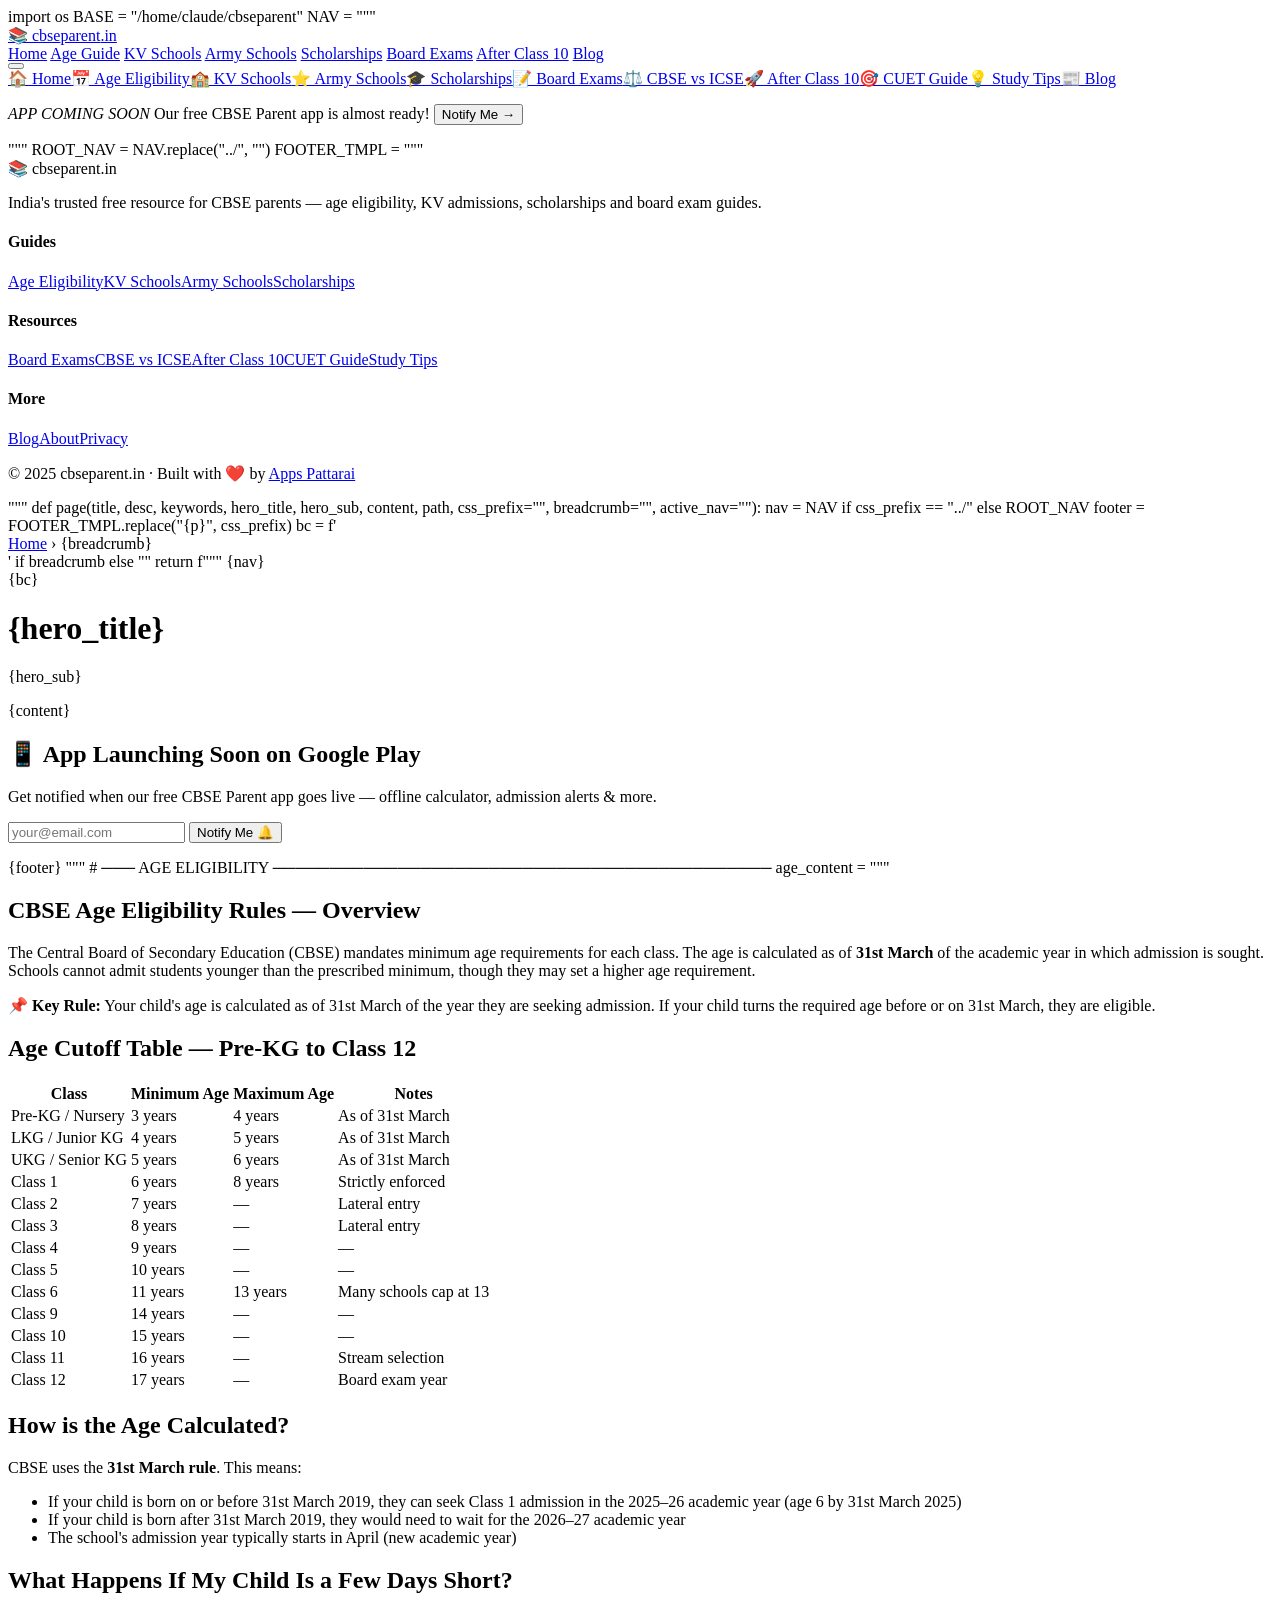
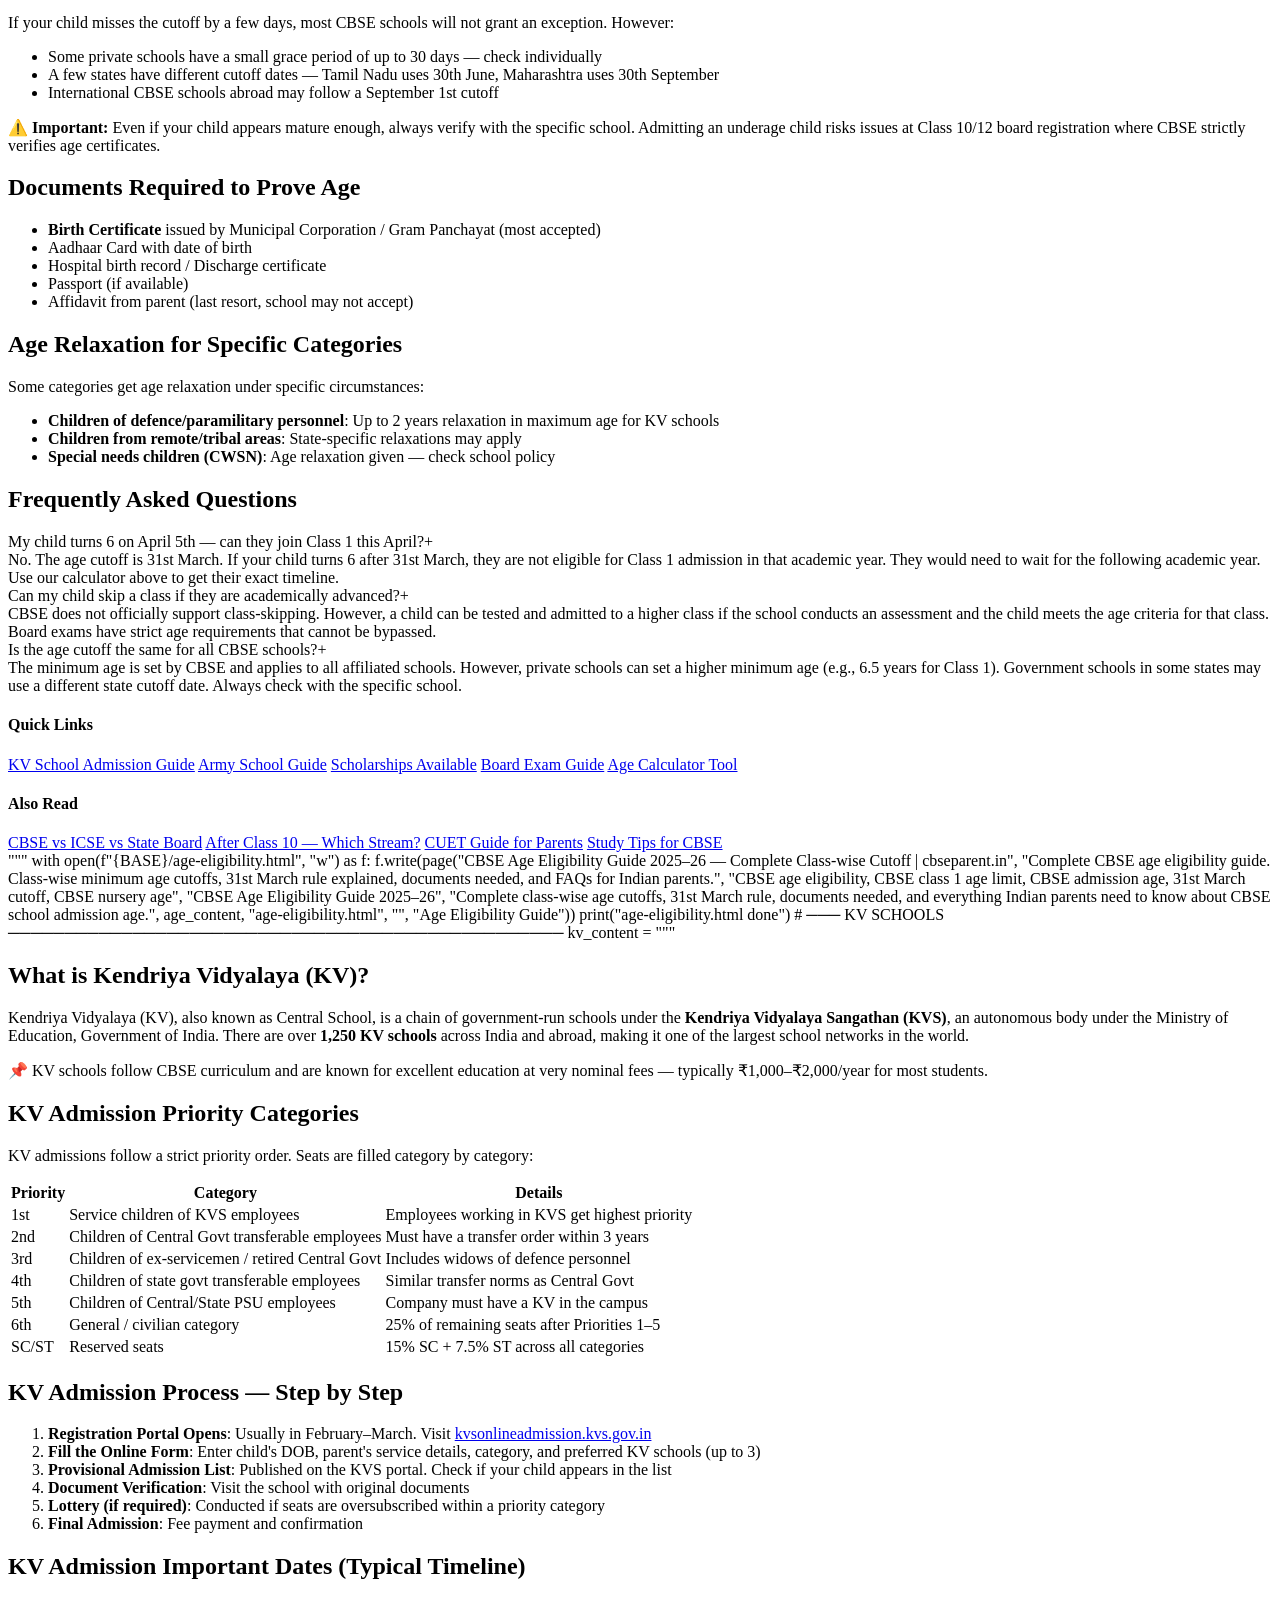
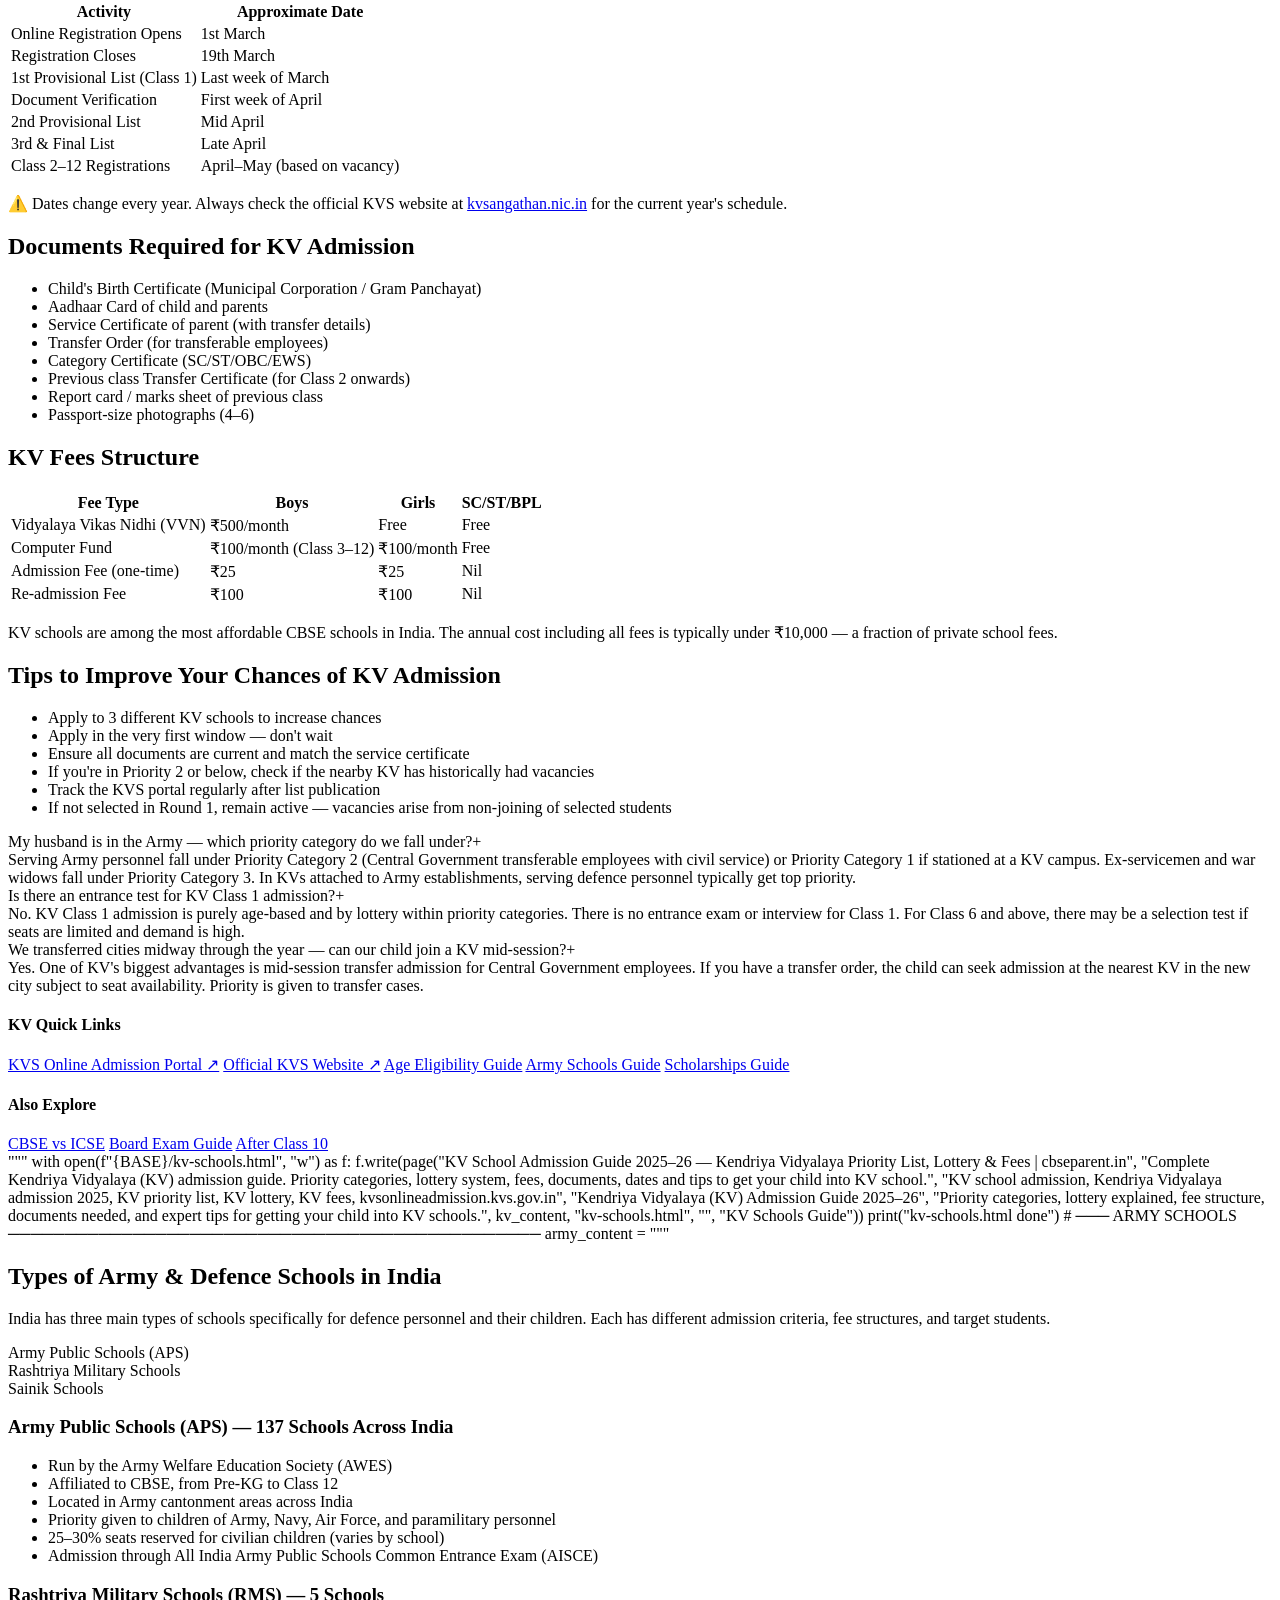
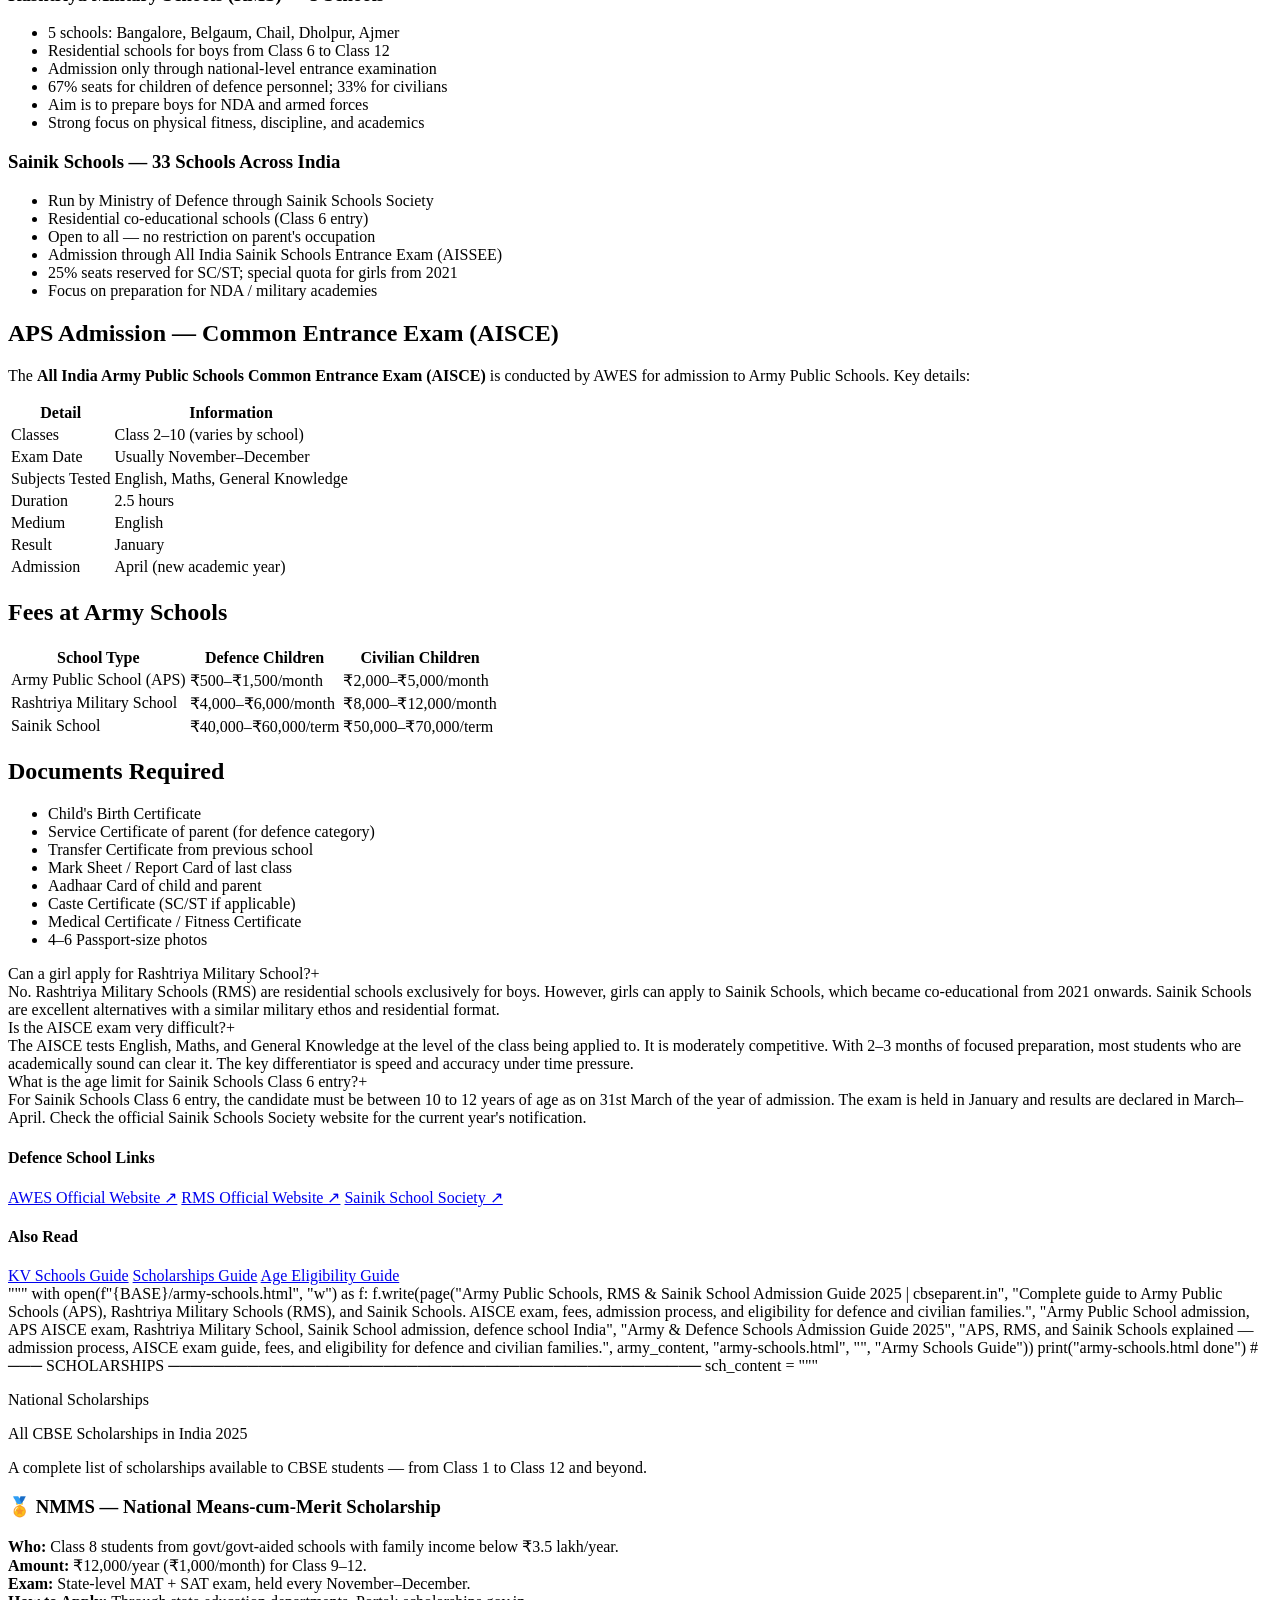
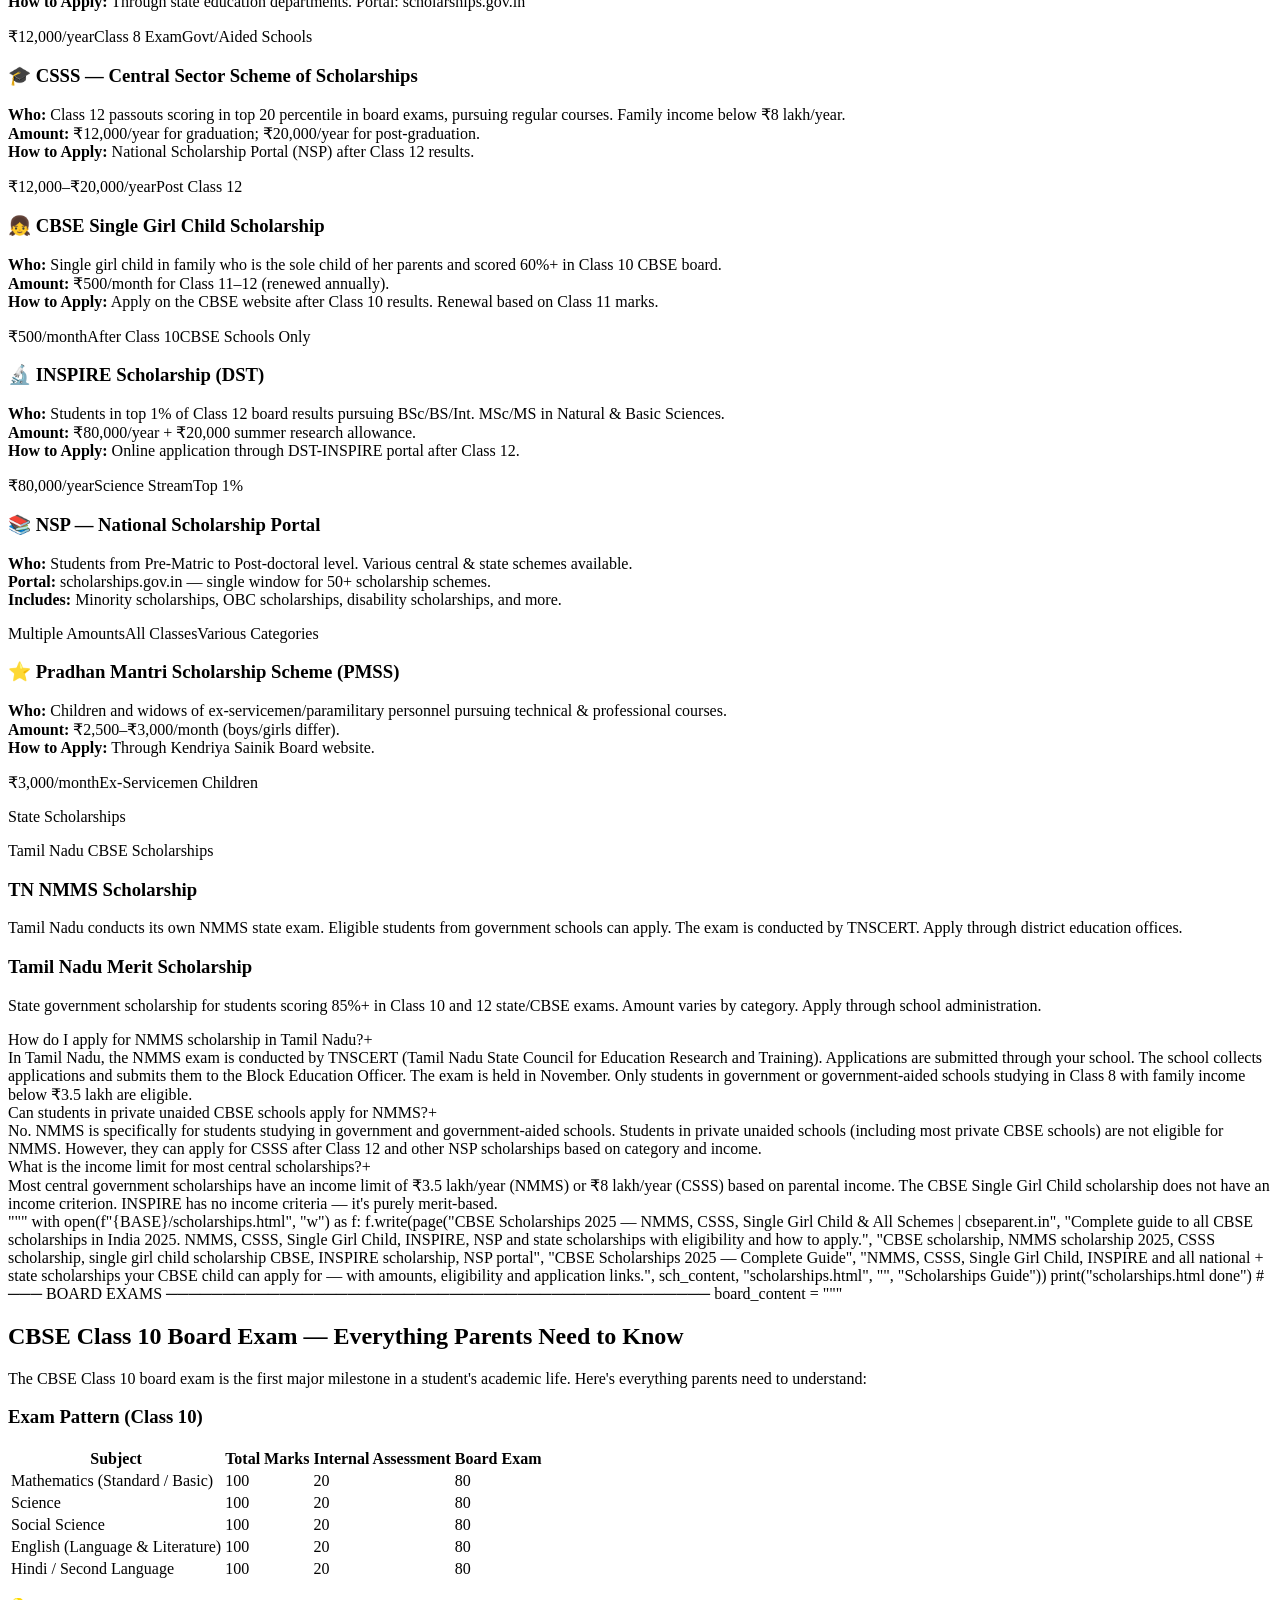
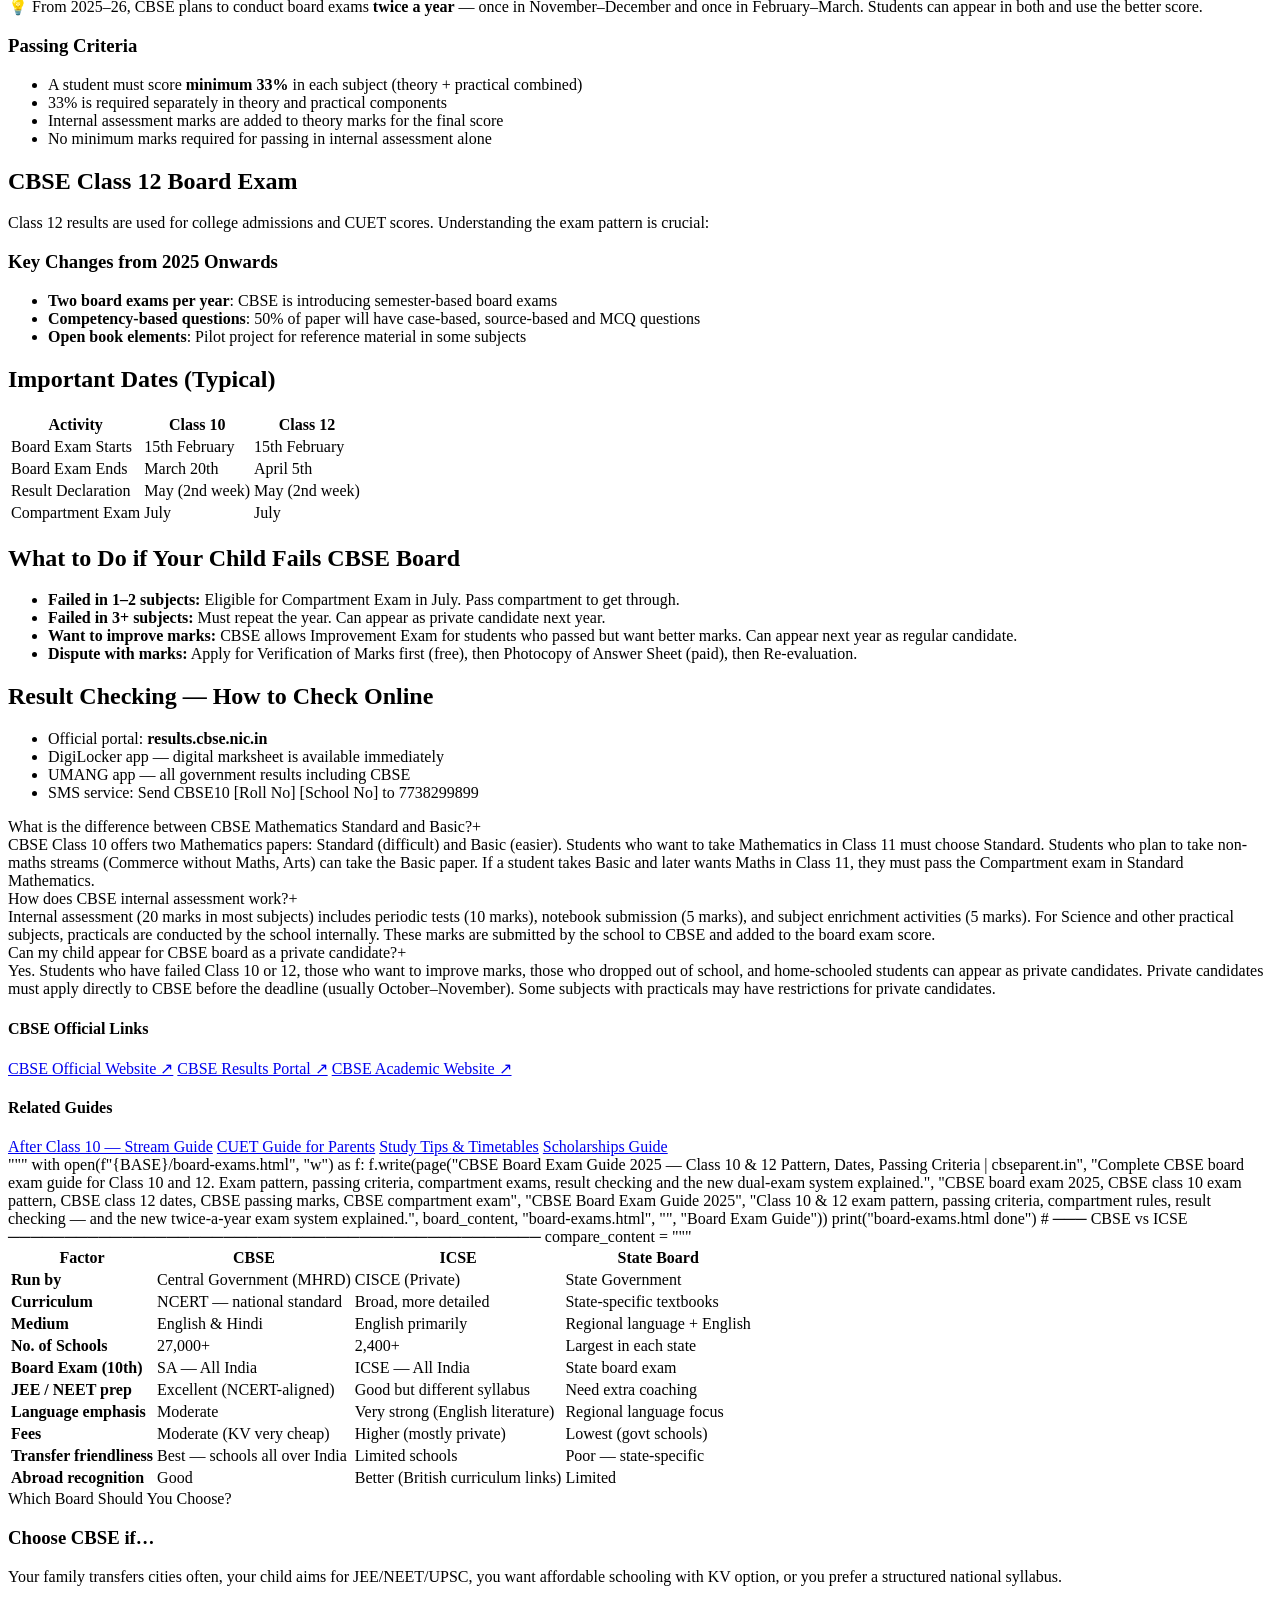
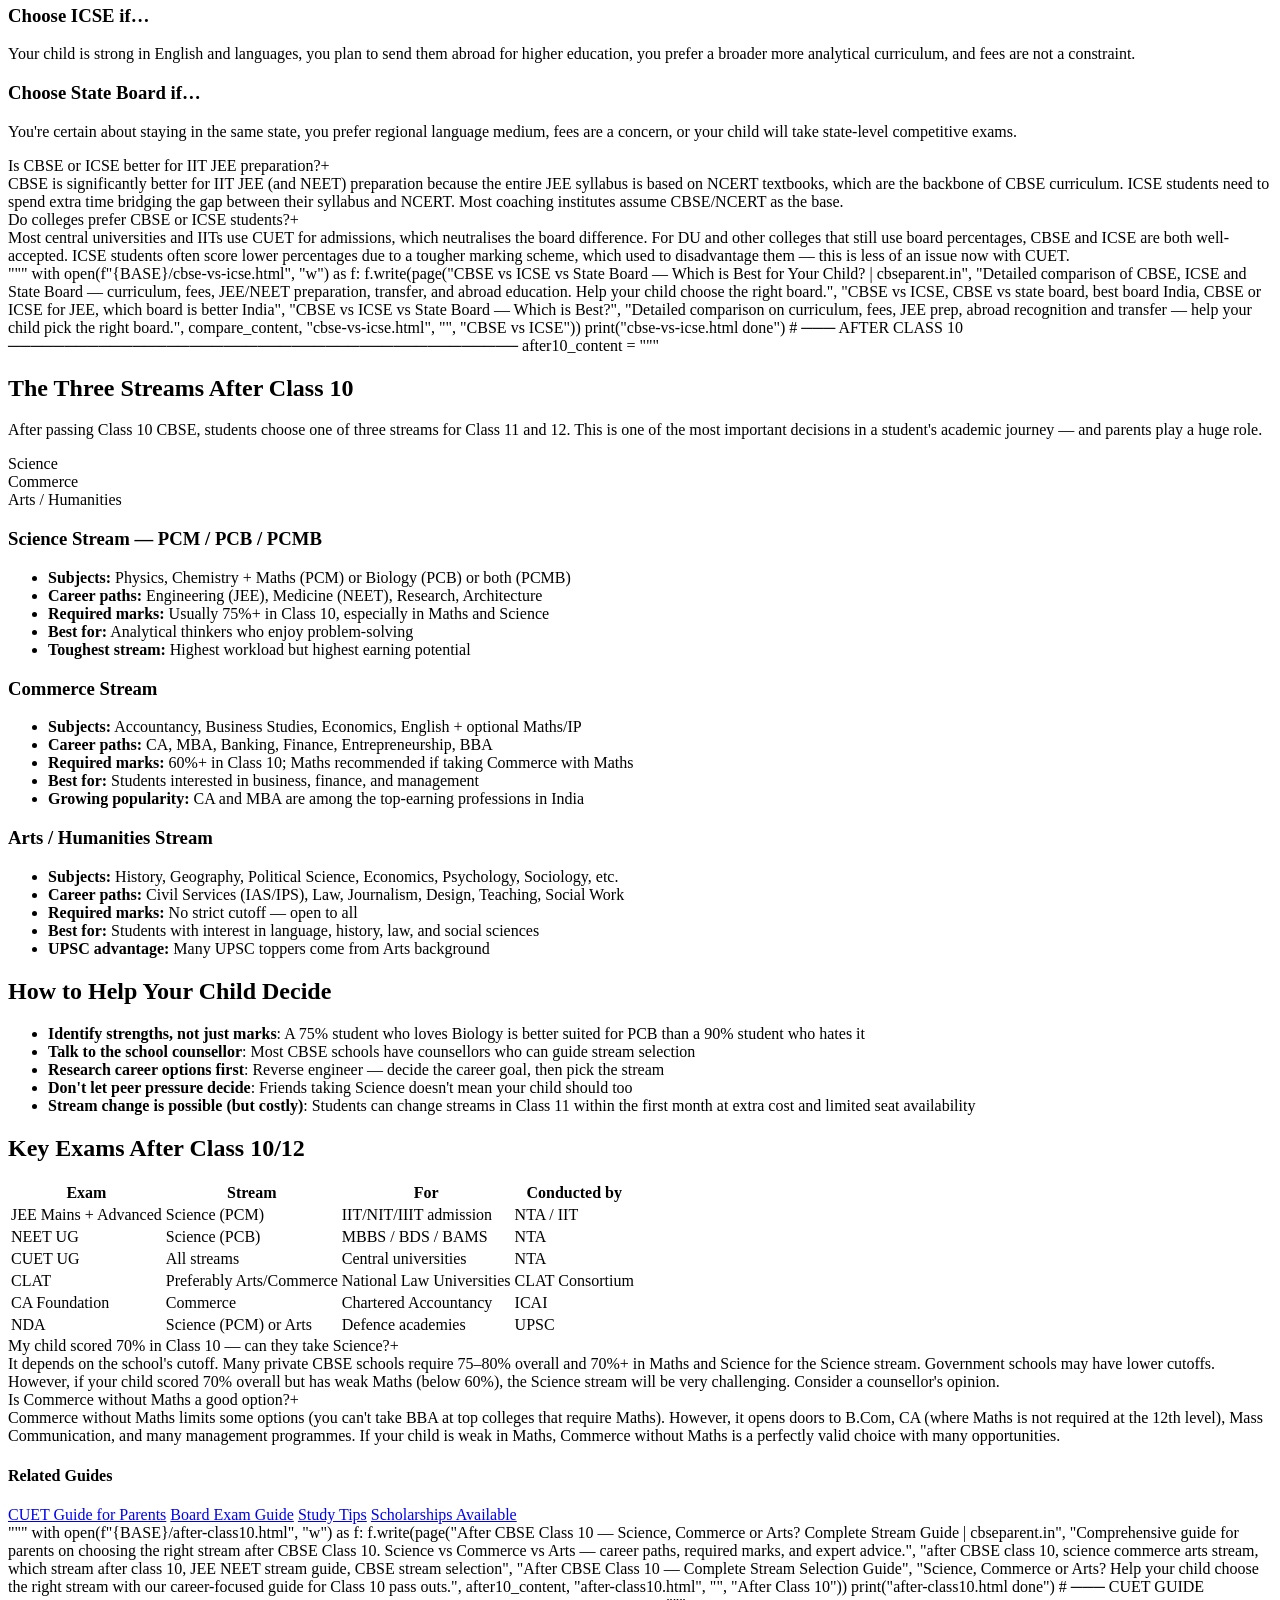
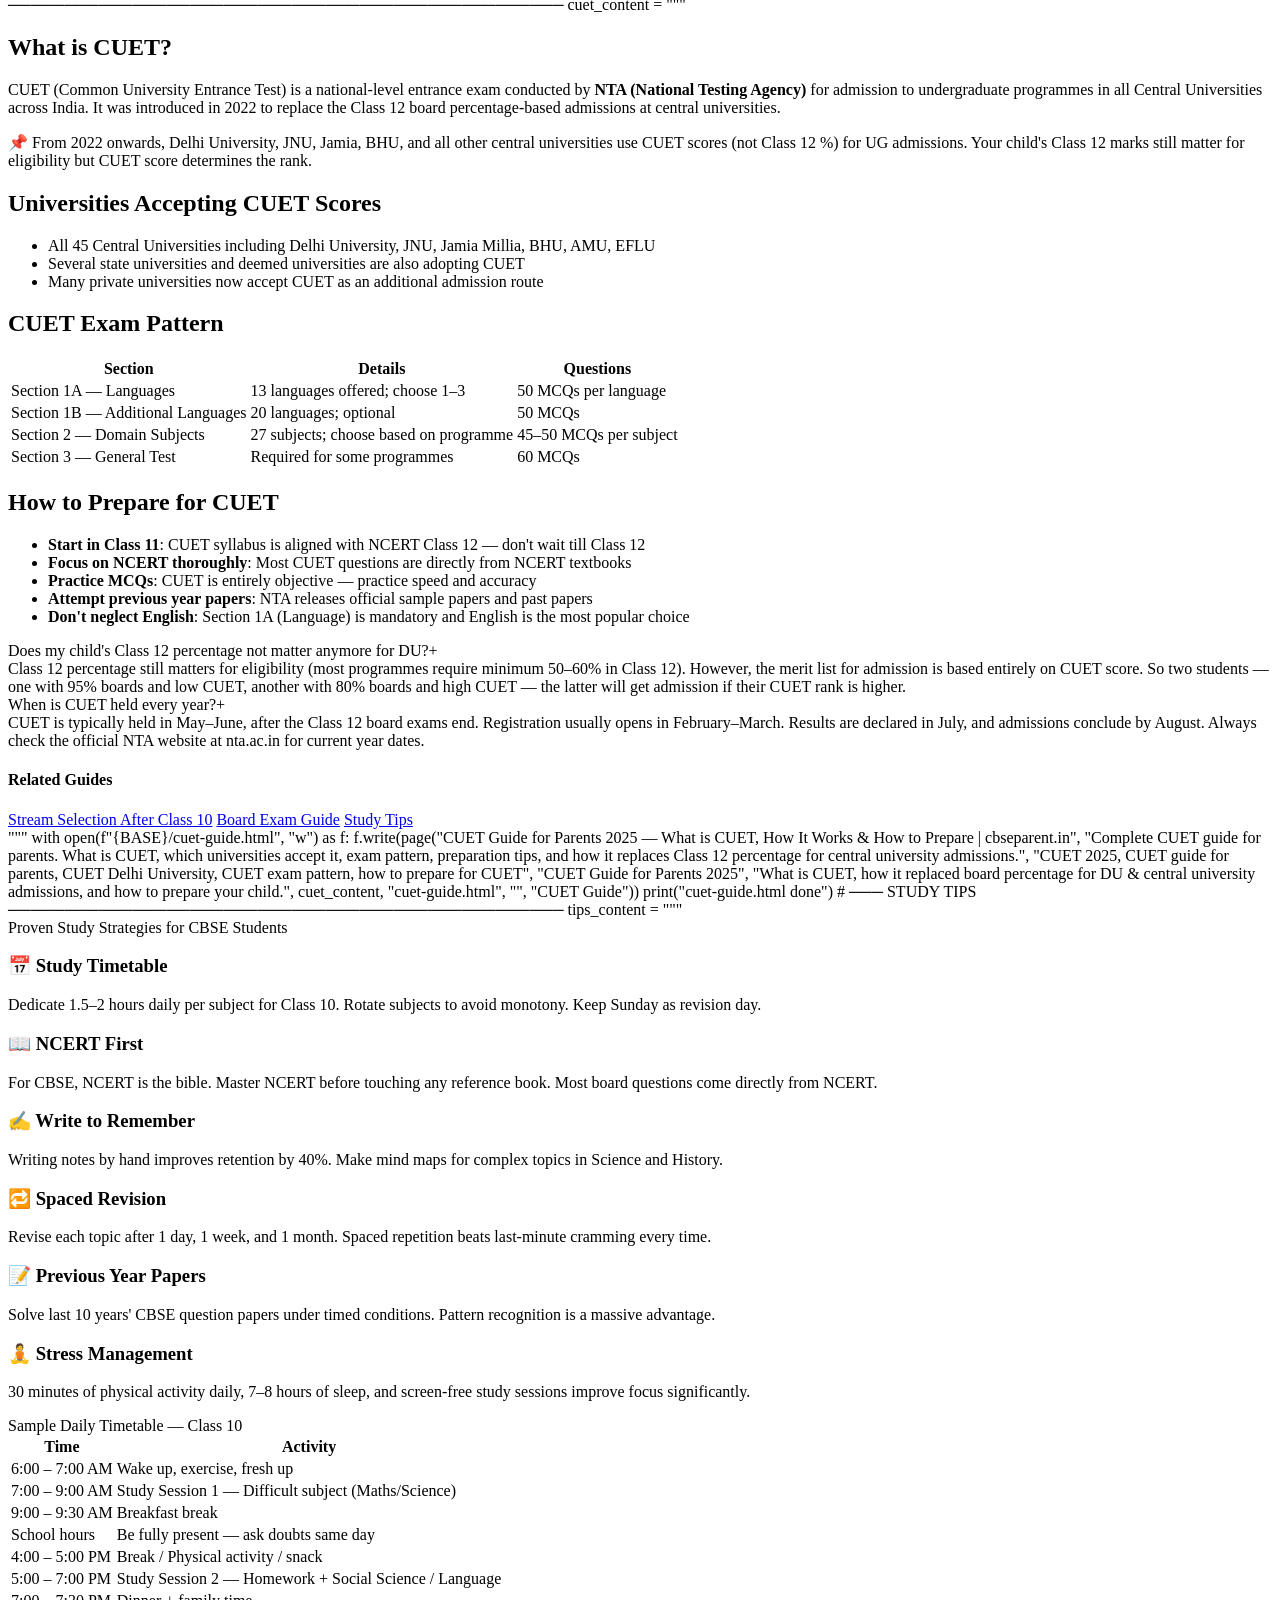
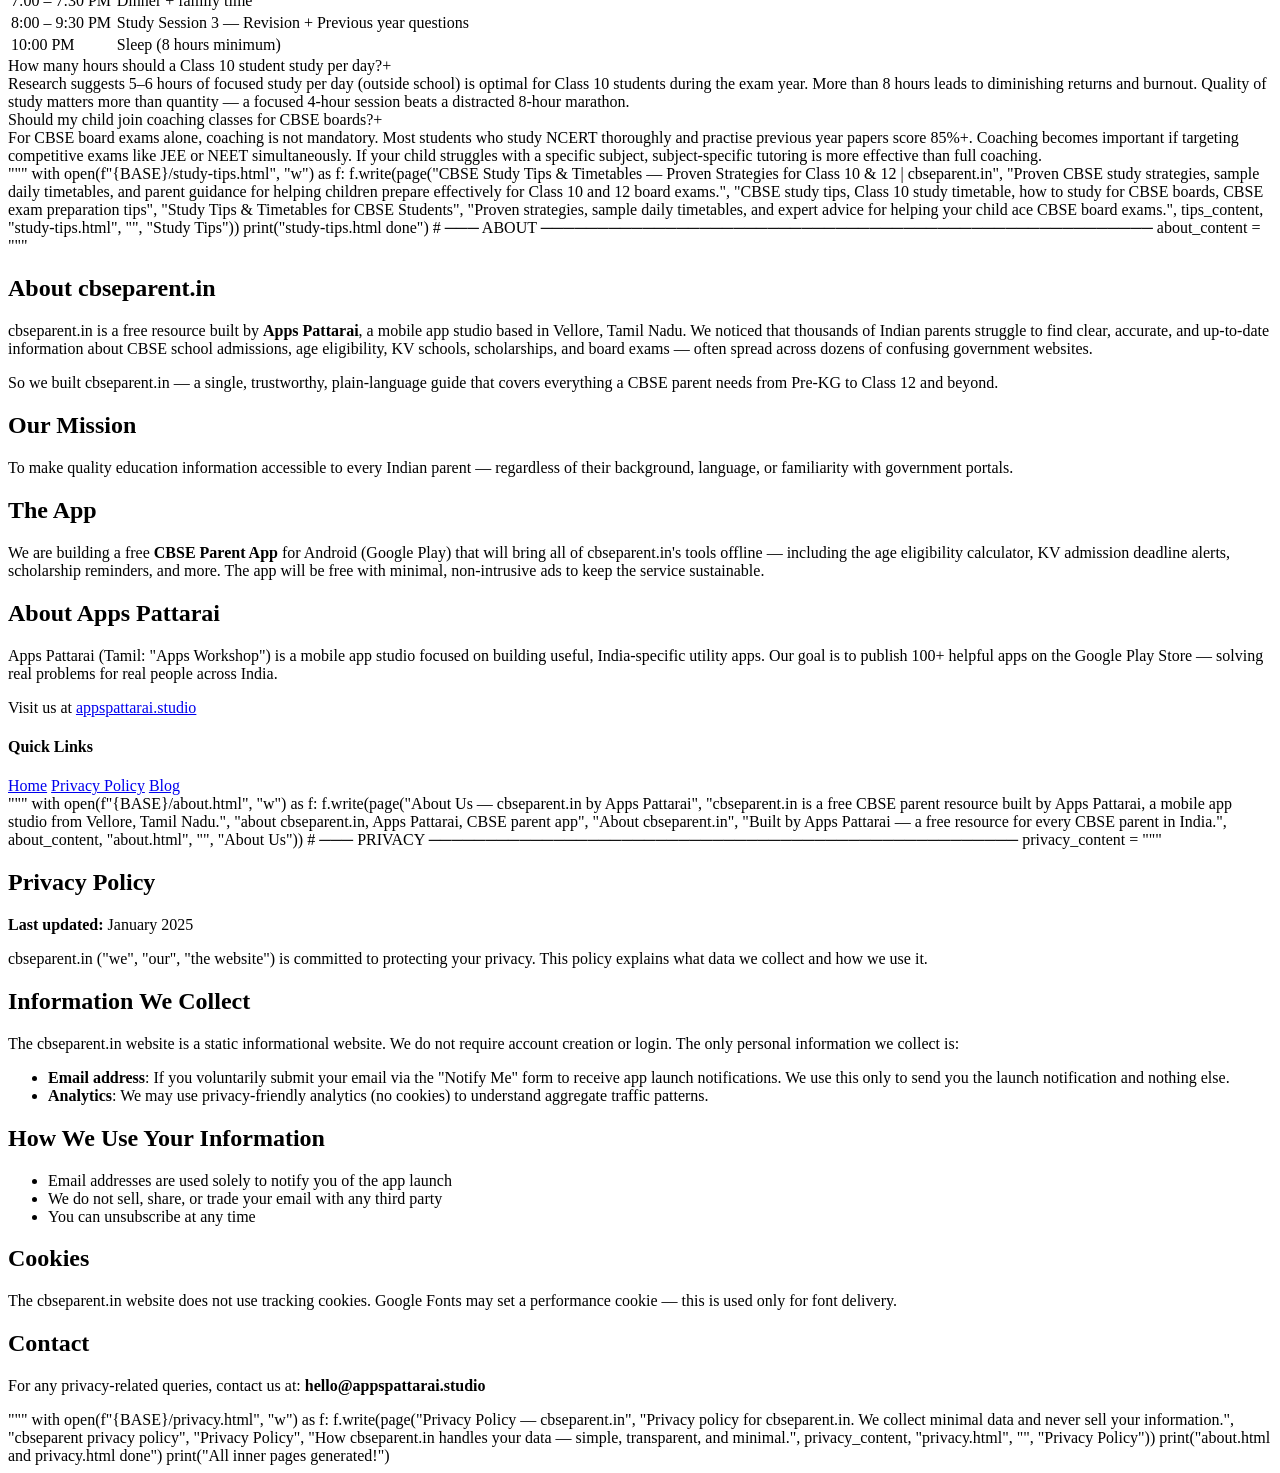
==== commit ea16528b: "Update index.html" ====
--- a/index.html
+++ b/index.html
@@ -1,193 +1,835 @@
-<!DOCTYPE html>
+import os
+
+BASE = "/home/claude/cbseparent"
+
+NAV = """<nav>
+<div class="nav-inner">
+<a href="../index.html" class="nav-logo">📚 cbse<span>parent</span>.in</a>
+<div class="nav-links">
+<a href="../index.html">Home</a>
+<a href="../age-eligibility.html">Age Guide</a>
+<a href="../kv-schools.html">KV Schools</a>
+<a href="../army-schools.html">Army Schools</a>
+<a href="../scholarships.html">Scholarships</a>
+<a href="../board-exams.html">Board Exams</a>
+<a href="../after-class10.html">After Class 10</a>
+<a href="../blog.html" class="nav-cta">Blog</a>
+</div>
+<button class="hamburger" onclick="toggleNav()"><span></span><span></span><span></span></button>
+</div>
+<div class="mobile-nav" id="mobile-nav">
+<a href="../index.html">🏠 Home</a><a href="../age-eligibility.html">📅 Age Eligibility</a><a href="../kv-schools.html">🏫 KV Schools</a><a href="../army-schools.html">⭐ Army Schools</a><a href="../scholarships.html">🎓 Scholarships</a><a href="../board-exams.html">📝 Board Exams</a><a href="../cbse-vs-icse.html">⚖️ CBSE vs ICSE</a><a href="../after-class10.html">🚀 After Class 10</a><a href="../cuet-guide.html">🎯 CUET Guide</a><a href="../study-tips.html">💡 Study Tips</a><a href="../blog.html">📰 Blog</a>
+</div>
+</nav>
+<div class="coming-soon-banner">
+<p><em>APP COMING SOON</em> Our free CBSE Parent app is almost ready! <button class="notify-btn" onclick="document.getElementById('notify-section').scrollIntoView({behavior:'smooth'})">Notify Me →</button></p>
+</div>"""
+
+ROOT_NAV = NAV.replace("../", "")
+
+FOOTER_TMPL = """<footer>
+<div class="footer-inner">
+<div class="footer-grid">
+<div class="footer-brand"><div class="footer-logo">📚 cbse<span>parent</span>.in</div><p>India's trusted free resource for CBSE parents — age eligibility, KV admissions, scholarships and board exam guides.</p></div>
+<div class="footer-col"><h4>Guides</h4><a href="{p}age-eligibility.html">Age Eligibility</a><a href="{p}kv-schools.html">KV Schools</a><a href="{p}army-schools.html">Army Schools</a><a href="{p}scholarships.html">Scholarships</a></div>
+<div class="footer-col"><h4>Resources</h4><a href="{p}board-exams.html">Board Exams</a><a href="{p}cbse-vs-icse.html">CBSE vs ICSE</a><a href="{p}after-class10.html">After Class 10</a><a href="{p}cuet-guide.html">CUET Guide</a><a href="{p}study-tips.html">Study Tips</a></div>
+<div class="footer-col"><h4>More</h4><a href="{p}blog.html">Blog</a><a href="{p}about.html">About</a><a href="{p}privacy.html">Privacy</a></div>
+</div>
+<div class="footer-bottom"><p>© 2025 cbseparent.in · Built with ❤️ by <a href="https://appspattarai.studio">Apps Pattarai</a></p></div>
+</div>
+</footer>
+<script src="{p}js/main.js"></script>"""
+
+def page(title, desc, keywords, hero_title, hero_sub, content, path, css_prefix="", breadcrumb="", active_nav=""):
+    nav = NAV if css_prefix == "../" else ROOT_NAV
+    footer = FOOTER_TMPL.replace("{p}", css_prefix)
+    bc = f'<div class="breadcrumb"><a href="{css_prefix}index.html">Home</a> › {breadcrumb}</div>' if breadcrumb else ""
+    return f"""<!DOCTYPE html>
 <html lang="en">
 <head>
 <meta charset="UTF-8"><meta name="viewport" content="width=device-width,initial-scale=1">
-<title>cbseparent.in — CBSE Age Eligibility Calculator, KV Schools, Scholarships & Parent Guide</title>
-<meta name="description" content="India's #1 free CBSE parent resource. Calculate your child's school eligibility age, explore KV & Army school admission guides, scholarships, and board exam tips.">
-<meta name="keywords" content="CBSE age eligibility, CBSE admission, KV school admission, army school, CBSE scholarship, NMMS, CBSE class 1 age, cbse parent guide">
-<meta property="og:title" content="cbseparent.in — CBSE Parent Guide"><meta property="og:description" content="Free CBSE age calculator + KV schools, army schools, scholarships and board exam guides for Indian parents."><meta property="og:type" content="website"><meta property="og:url" content="https://cbseparent.in">
-<link rel="canonical" href="https://cbseparent.in">
-<link rel="stylesheet" href="css/style.css">
+<title>{title}</title>
+<meta name="description" content="{desc}">
+<meta name="keywords" content="{keywords}">
+<meta property="og:title" content="{title}">
+<meta property="og:description" content="{desc}">
+<link rel="stylesheet" href="{css_prefix}css/style.css">
 </head>
 <body>
-<nav>
-<div class="nav-inner">
-<a href="index.html" class="nav-logo"><span class="logo-cbse">cbse</span><span class="logo-parent">parent</span><span class="logo-dot">.</span><span class="logo-in">in</span></a>
-<div class="nav-links">
-<a href="index.html" class="active">Home</a>
-<a href="age-eligibility.html">Age Guide</a>
-<a href="kv-schools.html">KV Schools</a>
-<a href="army-schools.html">Army Schools</a>
-<a href="scholarships.html">Scholarships</a>
-<a href="board-exams.html">Board Exams</a>
-<a href="after-class10.html">After Class 10</a>
-<a href="blog.html" class="nav-cta">Blog</a>
-</div>
-<button class="hamburger" onclick="toggleNav()"><span></span><span></span><span></span></button>
-</div>
-<div class="mobile-nav" id="mobile-nav">
-<a href="index.html">🏠 Home</a><a href="age-eligibility.html">📅 Age Eligibility</a><a href="kv-schools.html">🏫 KV Schools</a><a href="army-schools.html">⭐ Army Schools</a><a href="scholarships.html">🎓 Scholarships</a><a href="board-exams.html">📝 Board Exams</a><a href="cbse-vs-icse.html">⚖️ CBSE vs ICSE</a><a href="after-class10.html">🚀 After Class 10</a><a href="cuet-guide.html">🎯 CUET Guide</a><a href="study-tips.html">💡 Study Tips</a><a href="blog.html">📰 Blog</a>
-</div>
-</nav>
-<div class="coming-soon-banner">
-<p><em>APP COMING SOON</em> Our free CBSE Parent app is almost ready! <button class="notify-btn" onclick="document.getElementById('notify-section').scrollIntoView({behavior:'smooth'})">Notify Me →</button></p>
-</div>
-
-<div class="hero">
-<div class="hero-inner">
-<div class="hero-badge"><span>Free Tool for Indian Parents</span></div>
-<h1>Know exactly when your child is <em>school-ready</em></h1>
-<p>CBSE age eligibility calculator, KV & Army school admission guides, scholarships decoded — all free, no login needed.</p>
-<div class="hero-btns">
-<a href="#calculator" class="btn-primary">Try Age Calculator ↓</a>
-<a href="blog.html" class="btn-secondary">Read Parent Blog</a>
-</div>
-<p class="hero-note">App coming soon on Google Play · No ads · Works offline</p>
-</div>
-</div>
-
-<div class="stats-bar">
-<div class="stats-inner">
-<div class="stat-item"><div class="stat-num">27,000+</div><div class="stat-label">CBSE Schools in India</div></div>
-<div class="stat-item"><div class="stat-num">1,250+</div><div class="stat-label">Kendriya Vidyalayas</div></div>
-<div class="stat-item"><div class="stat-num">137</div><div class="stat-label">Army Public Schools</div></div>
-<div class="stat-item"><div class="stat-num">₹12,000</div><div class="stat-label">NMMS Scholarship/Year</div></div>
-</div>
-</div>
-
-<div class="calc-float" id="calculator">
-<div class="calc-card">
-<h2>🎯 CBSE School Readiness Calculator</h2>
-<p class="sub">Enter your child's date of birth — get the complete academic timeline with admission years</p>
-<div class="dob-row">
-<input type="date" id="dob-input" max="2025-12-31" placeholder="Child's Date of Birth">
-<button onclick="calcTimeline()">Calculate Timeline</button>
-</div>
-<div id="calc-result">
-<p class="result-title">Your child's academic journey</p>
-<div class="timeline" id="timeline-grid"></div>
-<p style="font-size:12px;color:var(--text3);margin-top:10px">* Based on CBSE standard age cutoff of 31st March. Individual schools may vary.</p>
-</div>
-</div>
-</div>
-
+{nav}
+<div class="page-hero">
+<div class="page-hero-inner">
+{bc}
+<h1>{hero_title}</h1>
+<p>{hero_sub}</p>
+</div>
+</div>
 <div class="page-wrap">
-<div class="section">
-<p class="section-label">Everything you need</p>
-<div class="section-title">CBSE Parent Resource Hub</div>
-<p class="section-sub">Trusted guides written for Indian parents navigating CBSE schools, admissions, exams, and scholarships.</p>
-<div class="card-grid">
-<a href="age-eligibility.html" class="card" style="text-decoration:none">
-<div class="card-icon"><svg viewBox="0 0 24 24" fill="none" stroke="#1A6B3C" stroke-width="2"><rect x="3" y="4" width="18" height="18" rx="2"/><line x1="16" y1="2" x2="16" y2="6"/><line x1="8" y1="2" x2="8" y2="6"/><line x1="3" y1="10" x2="21" y2="10"/></svg></div>
-<h3>Age Eligibility Guide</h3>
-<p>Complete CBSE age cutoff rules for Pre-KG to Class 12. Know exactly when your child can enrol.</p>
-<span class="card-link">Read guide →</span>
-</a>
-<a href="kv-schools.html" class="card" style="text-decoration:none">
-<div class="card-icon"><svg viewBox="0 0 24 24" fill="none" stroke="#1A6B3C" stroke-width="2"><path d="M3 9l9-7 9 7v11a2 2 0 01-2 2H5a2 2 0 01-2-2z"/><polyline points="9 22 9 12 15 12 15 22"/></svg></div>
-<h3>KV Schools Complete Guide</h3>
-<p>Priority list, lottery system, fees, and step-by-step online application for Kendriya Vidyalayas.</p>
-<span class="card-link">Read guide →</span>
-</a>
-<a href="army-schools.html" class="card" style="text-decoration:none">
-<div class="card-icon"><svg viewBox="0 0 24 24" fill="none" stroke="#1A6B3C" stroke-width="2"><polygon points="12 2 15.09 8.26 22 9.27 17 14.14 18.18 21.02 12 17.77 5.82 21.02 7 14.14 2 9.27 8.91 8.26 12 2"/></svg></div>
-<h3>Army & Defence Schools</h3>
-<p>APS, RMS, and Sainik School admission guide for defence families and civilians.</p>
-<span class="card-link">Read guide →</span>
-</a>
-<a href="scholarships.html" class="card" style="text-decoration:none">
-<div class="card-icon"><svg viewBox="0 0 24 24" fill="none" stroke="#1A6B3C" stroke-width="2"><circle cx="12" cy="8" r="6"/><path d="M15.477 12.89L17 22l-5-3-5 3 1.523-9.11"/></svg></div>
-<h3>Scholarships Guide</h3>
-<p>NMMS, CSSS, Single Girl Child, NSP — all scholarships your CBSE child can apply for.</p>
-<span class="card-link">Read guide →</span>
-</a>
-<a href="board-exams.html" class="card" style="text-decoration:none">
-<div class="card-icon"><svg viewBox="0 0 24 24" fill="none" stroke="#1A6B3C" stroke-width="2"><path d="M14 2H6a2 2 0 00-2 2v16a2 2 0 002 2h12a2 2 0 002-2V8z"/><polyline points="14 2 14 8 20 8"/><line x1="16" y1="13" x2="8" y2="13"/><line x1="16" y1="17" x2="8" y2="17"/></svg></div>
-<h3>Board Exam Guide</h3>
-<p>Class 10 & 12 exam dates, passing criteria, compartment rules, and result checking.</p>
-<span class="card-link">Read guide →</span>
-</a>
-<a href="cbse-vs-icse.html" class="card" style="text-decoration:none">
-<div class="card-icon"><svg viewBox="0 0 24 24" fill="none" stroke="#1A6B3C" stroke-width="2"><line x1="18" y1="20" x2="18" y2="10"/><line x1="12" y1="20" x2="12" y2="4"/><line x1="6" y1="20" x2="6" y2="14"/></svg></div>
-<h3>CBSE vs ICSE vs State Board</h3>
-<p>Detailed comparison to help you choose the right board for your child's future.</p>
-<span class="card-link">Read guide →</span>
-</a>
-<a href="after-class10.html" class="card" style="text-decoration:none">
-<div class="card-icon"><svg viewBox="0 0 24 24" fill="none" stroke="#1A6B3C" stroke-width="2"><polyline points="23 6 13.5 15.5 8.5 10.5 1 18"/><polyline points="17 6 23 6 23 12"/></svg></div>
-<h3>After Class 10 Guide</h3>
-<p>Science, Commerce or Arts? Stream selection guide with career paths explained for parents.</p>
-<span class="card-link">Read guide →</span>
-</a>
-<a href="cuet-guide.html" class="card" style="text-decoration:none">
-<div class="card-icon"><svg viewBox="0 0 24 24" fill="none" stroke="#1A6B3C" stroke-width="2"><path d="M22 10v6M2 10l10-5 10 5-10 5z"/><path d="M6 12v5c3 3 9 3 12 0v-5"/></svg></div>
-<h3>CUET Guide for Parents</h3>
-<p>What is CUET, how it works, and how to prepare your child for central university admissions.</p>
-<span class="card-link">Read guide →</span>
-</a>
-<a href="study-tips.html" class="card" style="text-decoration:none">
-<div class="card-icon"><svg viewBox="0 0 24 24" fill="none" stroke="#1A6B3C" stroke-width="2"><circle cx="12" cy="12" r="10"/><line x1="12" y1="8" x2="12" y2="12"/><line x1="12" y1="16" x2="12.01" y2="16"/></svg></div>
-<h3>Study Tips & Timetables</h3>
-<p>Proven study strategies, timetable templates, and stress management tips for CBSE students.</p>
-<span class="card-link">Read guide →</span>
-</a>
-</div>
-</div>
-
-<div class="section" style="padding-top:0">
-<p class="section-label">Latest from the blog</p>
-<div class="section-title">News, Tips & Updates</div>
-<p class="section-sub">Fresh content for CBSE parents and students every week.</p>
-<div class="blog-grid">
-<a href="blog/cbse-two-board-exams-2026.html" class="blog-card" style="text-decoration:none">
-<div class="blog-card-body"><span class="blog-tag news">News</span><h3>CBSE to Conduct Two Board Exams Per Year from 2025–26</h3><p>Everything parents need to know about the new dual-exam pattern announced by CBSE.</p></div>
-<div class="blog-card-meta"><span>Dec 2024</span><span>5 min read</span></div>
-</a>
-<a href="blog/kv-admission-2025-tips.html" class="blog-card" style="text-decoration:none">
-<div class="blog-card-body"><span class="blog-tag kv">KV</span><h3>KV Admission 2025–26: 10 Tips to Maximise Your Child's Chances</h3><p>Practical advice from parents who successfully got their children into Kendriya Vidyalayas.</p></div>
-<div class="blog-card-meta"><span>Nov 2024</span><span>7 min read</span></div>
-</a>
-<a href="blog/nmms-scholarship-guide.html" class="blog-card" style="text-decoration:none">
-<div class="blog-card-body"><span class="blog-tag scholarship">Scholarship</span><h3>NMMS 2025: Complete Guide — Eligibility, Exam Date & How to Apply</h3><p>Step-by-step guide to help your Class 8 child apply for the ₹12,000/year NMMS scholarship.</p></div>
-<div class="blog-card-meta"><span>Oct 2024</span><span>8 min read</span></div>
-</a>
-</div>
-<div style="text-align:center;margin-top:1.5rem"><a href="blog.html" class="btn-primary" style="display:inline-flex">View All 100+ Articles →</a></div>
-</div>
-
-<div class="section" style="padding-top:0">
-<p class="section-label">Common questions</p>
-<div class="section-title">Parents Ask Us</div>
-<div class="faq-list">
-<div class="faq-item"><div class="faq-q" onclick="toggleFaq(this)">What is the minimum age for Class 1 in CBSE schools?<span class="toggle">+</span></div><div class="faq-a">As per CBSE norms, a child must be at least 6 years old as of 31st March of the admission year to enrol in Class 1. For Pre-KG the minimum is 3 years, LKG is 4 years, and UKG is 5 years. Private affiliated schools may set higher minimum ages but cannot go below the CBSE minimum.</div></div>
-<div class="faq-item"><div class="faq-q" onclick="toggleFaq(this)">How does the KV lottery system work?<span class="toggle">+</span></div><div class="faq-a">When more children apply than seats available within a priority category, KV conducts a computerised lottery. The lottery is transparent and results are published on the KVS portal. Priority 1 (service children) seats are filled first, then Priority 2, and so on. Lottery is held category-wise, not across all applicants together.</div></div>
-<div class="faq-item"><div class="faq-q" onclick="toggleFaq(this)">What is the difference between CBSE and ICSE boards?<span class="toggle">+</span></div><div class="faq-a">CBSE (Central Board of Secondary Education) is run by the central government, follows NCERT syllabus, and is accepted across all central universities. ICSE (Indian Certificate of Secondary Education) is run by CISCE, has a broader syllabus with more emphasis on English. CBSE is better for competitive exams like JEE/NEET; ICSE is better for students going abroad or pursuing humanities.</div></div>
-<div class="faq-item"><div class="faq-q" onclick="toggleFaq(this)">Which scholarships are available for CBSE Class 8 students?<span class="toggle">+</span></div><div class="faq-a">The most important scholarship for Class 8 students is NMMS (National Means-cum-Merit Scholarship), which provides ₹12,000/year for Class 9–12. Students from economically weaker sections with at least 55% marks in Class 7 are eligible. The state-level exam is held every year in November–December.</div></div>
-<div class="faq-item"><div class="faq-q" onclick="toggleFaq(this)">Can a civilian child get admission in Army Public Schools?<span class="toggle">+</span></div><div class="faq-a">Yes, civilian children can get admission in Army Public Schools (APS) but only in the general category, which is limited to 25–30% of total seats after defence children are accommodated. RMS (Rashtriya Military Schools) also reserves a small percentage of seats for civilian boys. The entrance exam for APS is the All India Army Public Schools Common Entrance Exam (AISCE).</div></div>
-<div class="faq-item"><div class="faq-q" onclick="toggleFaq(this)">What happens if a child fails the CBSE Class 10 board exam?<span class="toggle">+</span></div><div class="faq-a">If a student fails in 1–2 subjects in CBSE Class 10, they are eligible for the Compartment Exam held in July. If they pass the compartment exam, they receive a passing certificate. If they fail in 3 or more subjects, they must repeat Class 10. CBSE also has an improvement exam option for students who want to improve their marks.</div></div>
-</div>
-</div>
-
+{content}
 <div class="cta-box" id="notify-section">
 <h2>📱 App Launching Soon on Google Play</h2>
-<p>Get notified the moment our free CBSE Parent app goes live. Age calculator, offline access, push alerts for admission deadlines.</p>
+<p>Get notified when our free CBSE Parent app goes live — offline calculator, admission alerts & more.</p>
 <form class="notify-form" onsubmit="submitNotify(event)">
 <input type="email" id="notify-email" placeholder="your@email.com" required>
 <button type="submit">Notify Me 🔔</button>
 </form>
 </div>
 </div>
-
-<footer>
-<div class="footer-inner">
-<div class="footer-grid">
-<div class="footer-brand"><div class="footer-logo"><span class="logo-cbse">cbse</span><span class="logo-parent">parent</span><span class="logo-dot">.</span><span class="logo-in">in</span></div><p>India's trusted free resource for CBSE parents. Age eligibility, KV admissions, army schools, scholarships and board exam guides.</p></div>
-<div class="footer-col"><h4>Guides</h4><a href="age-eligibility.html">Age Eligibility</a><a href="kv-schools.html">KV Schools</a><a href="army-schools.html">Army Schools</a><a href="scholarships.html">Scholarships</a></div>
-<div class="footer-col"><h4>Resources</h4><a href="board-exams.html">Board Exams</a><a href="cbse-vs-icse.html">CBSE vs ICSE</a><a href="after-class10.html">After Class 10</a><a href="cuet-guide.html">CUET Guide</a><a href="study-tips.html">Study Tips</a></div>
-<div class="footer-col"><h4>More</h4><a href="blog.html">Blog</a><a href="about.html">About Us</a><a href="privacy.html">Privacy Policy</a></div>
-</div>
-<div class="footer-bottom"><p>© 2025 cbseparent.in · Built with ❤️ by <a href="https://appspattarai.studio">Apps Pattarai</a></p><a href="privacy.html">Privacy Policy</a></div>
-</div>
-</footer>
-<script src="js/main.js"></script>
-</body></html>
+{footer}
+</body></html>"""
+
+# ─── AGE ELIGIBILITY ────────────────────────────────────────────
+age_content = """<div class="content-wrap section">
+<div class="article-body">
+<h2>CBSE Age Eligibility Rules — Overview</h2>
+<p>The Central Board of Secondary Education (CBSE) mandates minimum age requirements for each class. The age is calculated as of <strong>31st March</strong> of the academic year in which admission is sought. Schools cannot admit students younger than the prescribed minimum, though they may set a higher age requirement.</p>
+<div class="info-box"><p>📌 <strong>Key Rule:</strong> Your child's age is calculated as of 31st March of the year they are seeking admission. If your child turns the required age before or on 31st March, they are eligible.</p></div>
+<h2>Age Cutoff Table — Pre-KG to Class 12</h2>
+<div class="table-wrap">
+<table>
+<thead><tr><th>Class</th><th>Minimum Age</th><th>Maximum Age</th><th>Notes</th></tr></thead>
+<tbody>
+<tr><td>Pre-KG / Nursery</td><td>3 years</td><td>4 years</td><td>As of 31st March</td></tr>
+<tr><td>LKG / Junior KG</td><td>4 years</td><td>5 years</td><td>As of 31st March</td></tr>
+<tr><td>UKG / Senior KG</td><td>5 years</td><td>6 years</td><td>As of 31st March</td></tr>
+<tr><td>Class 1</td><td>6 years</td><td>8 years</td><td>Strictly enforced</td></tr>
+<tr><td>Class 2</td><td>7 years</td><td>—</td><td>Lateral entry</td></tr>
+<tr><td>Class 3</td><td>8 years</td><td>—</td><td>Lateral entry</td></tr>
+<tr><td>Class 4</td><td>9 years</td><td>—</td><td>—</td></tr>
+<tr><td>Class 5</td><td>10 years</td><td>—</td><td>—</td></tr>
+<tr><td>Class 6</td><td>11 years</td><td>13 years</td><td>Many schools cap at 13</td></tr>
+<tr><td>Class 9</td><td>14 years</td><td>—</td><td>—</td></tr>
+<tr><td>Class 10</td><td>15 years</td><td>—</td><td>—</td></tr>
+<tr><td>Class 11</td><td>16 years</td><td>—</td><td>Stream selection</td></tr>
+<tr><td>Class 12</td><td>17 years</td><td>—</td><td>Board exam year</td></tr>
+</tbody>
+</table>
+</div>
+<h2>How is the Age Calculated?</h2>
+<p>CBSE uses the <strong>31st March rule</strong>. This means:</p>
+<ul>
+<li>If your child is born on or before 31st March 2019, they can seek Class 1 admission in the 2025–26 academic year (age 6 by 31st March 2025)</li>
+<li>If your child is born after 31st March 2019, they would need to wait for the 2026–27 academic year</li>
+<li>The school's admission year typically starts in April (new academic year)</li>
+</ul>
+<h2>What Happens If My Child Is a Few Days Short?</h2>
+<p>If your child misses the cutoff by a few days, most CBSE schools will not grant an exception. However:</p>
+<ul>
+<li>Some private schools have a small grace period of up to 30 days — check individually</li>
+<li>A few states have different cutoff dates — Tamil Nadu uses 30th June, Maharashtra uses 30th September</li>
+<li>International CBSE schools abroad may follow a September 1st cutoff</li>
+</ul>
+<div class="warn-box"><p>⚠️ <strong>Important:</strong> Even if your child appears mature enough, always verify with the specific school. Admitting an underage child risks issues at Class 10/12 board registration where CBSE strictly verifies age certificates.</p></div>
+<h2>Documents Required to Prove Age</h2>
+<ul>
+<li><strong>Birth Certificate</strong> issued by Municipal Corporation / Gram Panchayat (most accepted)</li>
+<li>Aadhaar Card with date of birth</li>
+<li>Hospital birth record / Discharge certificate</li>
+<li>Passport (if available)</li>
+<li>Affidavit from parent (last resort, school may not accept)</li>
+</ul>
+<h2>Age Relaxation for Specific Categories</h2>
+<p>Some categories get age relaxation under specific circumstances:</p>
+<ul>
+<li><strong>Children of defence/paramilitary personnel</strong>: Up to 2 years relaxation in maximum age for KV schools</li>
+<li><strong>Children from remote/tribal areas</strong>: State-specific relaxations may apply</li>
+<li><strong>Special needs children (CWSN)</strong>: Age relaxation given — check school policy</li>
+</ul>
+<h2>Frequently Asked Questions</h2>
+<div class="faq-list">
+<div class="faq-item"><div class="faq-q" onclick="toggleFaq(this)">My child turns 6 on April 5th — can they join Class 1 this April?<span class="toggle">+</span></div><div class="faq-a">No. The age cutoff is 31st March. If your child turns 6 after 31st March, they are not eligible for Class 1 admission in that academic year. They would need to wait for the following academic year. Use our calculator above to get their exact timeline.</div></div>
+<div class="faq-item"><div class="faq-q" onclick="toggleFaq(this)">Can my child skip a class if they are academically advanced?<span class="toggle">+</span></div><div class="faq-a">CBSE does not officially support class-skipping. However, a child can be tested and admitted to a higher class if the school conducts an assessment and the child meets the age criteria for that class. Board exams have strict age requirements that cannot be bypassed.</div></div>
+<div class="faq-item"><div class="faq-q" onclick="toggleFaq(this)">Is the age cutoff the same for all CBSE schools?<span class="toggle">+</span></div><div class="faq-a">The minimum age is set by CBSE and applies to all affiliated schools. However, private schools can set a higher minimum age (e.g., 6.5 years for Class 1). Government schools in some states may use a different state cutoff date. Always check with the specific school.</div></div>
+</div>
+</div>
+<div class="sidebar">
+<div class="sidebar-card"><h4>Quick Links</h4>
+<a href="kv-schools.html" class="sidebar-link">KV School Admission Guide</a>
+<a href="army-schools.html" class="sidebar-link">Army School Guide</a>
+<a href="scholarships.html" class="sidebar-link">Scholarships Available</a>
+<a href="board-exams.html" class="sidebar-link">Board Exam Guide</a>
+<a href="index.html#calculator" class="sidebar-link">Age Calculator Tool</a>
+</div>
+<div class="sidebar-card"><h4>Also Read</h4>
+<a href="cbse-vs-icse.html" class="sidebar-link">CBSE vs ICSE vs State Board</a>
+<a href="after-class10.html" class="sidebar-link">After Class 10 — Which Stream?</a>
+<a href="cuet-guide.html" class="sidebar-link">CUET Guide for Parents</a>
+<a href="study-tips.html" class="sidebar-link">Study Tips for CBSE</a>
+</div>
+</div>
+</div>"""
+
+with open(f"{BASE}/age-eligibility.html", "w") as f:
+    f.write(page("CBSE Age Eligibility Guide 2025–26 — Complete Class-wise Cutoff | cbseparent.in",
+        "Complete CBSE age eligibility guide. Class-wise minimum age cutoffs, 31st March rule explained, documents needed, and FAQs for Indian parents.",
+        "CBSE age eligibility, CBSE class 1 age limit, CBSE admission age, 31st March cutoff, CBSE nursery age",
+        "CBSE Age Eligibility Guide 2025–26",
+        "Complete class-wise age cutoffs, 31st March rule, documents needed, and everything Indian parents need to know about CBSE school admission age.",
+        age_content, "age-eligibility.html", "", "Age Eligibility Guide"))
+
+print("age-eligibility.html done")
+
+# ─── KV SCHOOLS ─────────────────────────────────────────────────
+kv_content = """<div class="content-wrap section">
+<div class="article-body">
+<h2>What is Kendriya Vidyalaya (KV)?</h2>
+<p>Kendriya Vidyalaya (KV), also known as Central School, is a chain of government-run schools under the <strong>Kendriya Vidyalaya Sangathan (KVS)</strong>, an autonomous body under the Ministry of Education, Government of India. There are over <strong>1,250 KV schools</strong> across India and abroad, making it one of the largest school networks in the world.</p>
+<div class="info-box"><p>📌 KV schools follow CBSE curriculum and are known for excellent education at very nominal fees — typically ₹1,000–₹2,000/year for most students.</p></div>
+<h2>KV Admission Priority Categories</h2>
+<p>KV admissions follow a strict priority order. Seats are filled category by category:</p>
+<div class="table-wrap"><table>
+<thead><tr><th>Priority</th><th>Category</th><th>Details</th></tr></thead>
+<tbody>
+<tr><td>1st</td><td>Service children of KVS employees</td><td>Employees working in KVS get highest priority</td></tr>
+<tr><td>2nd</td><td>Children of Central Govt transferable employees</td><td>Must have a transfer order within 3 years</td></tr>
+<tr><td>3rd</td><td>Children of ex-servicemen / retired Central Govt</td><td>Includes widows of defence personnel</td></tr>
+<tr><td>4th</td><td>Children of state govt transferable employees</td><td>Similar transfer norms as Central Govt</td></tr>
+<tr><td>5th</td><td>Children of Central/State PSU employees</td><td>Company must have a KV in the campus</td></tr>
+<tr><td>6th</td><td>General / civilian category</td><td>25% of remaining seats after Priorities 1–5</td></tr>
+<tr><td>SC/ST</td><td>Reserved seats</td><td>15% SC + 7.5% ST across all categories</td></tr>
+</tbody>
+</table></div>
+<h2>KV Admission Process — Step by Step</h2>
+<ol>
+<li><strong>Registration Portal Opens</strong>: Usually in February–March. Visit <a href="https://kvsonlineadmission.kvs.gov.in" target="_blank">kvsonlineadmission.kvs.gov.in</a></li>
+<li><strong>Fill the Online Form</strong>: Enter child's DOB, parent's service details, category, and preferred KV schools (up to 3)</li>
+<li><strong>Provisional Admission List</strong>: Published on the KVS portal. Check if your child appears in the list</li>
+<li><strong>Document Verification</strong>: Visit the school with original documents</li>
+<li><strong>Lottery (if required)</strong>: Conducted if seats are oversubscribed within a priority category</li>
+<li><strong>Final Admission</strong>: Fee payment and confirmation</li>
+</ol>
+<h2>KV Admission Important Dates (Typical Timeline)</h2>
+<div class="table-wrap"><table>
+<thead><tr><th>Activity</th><th>Approximate Date</th></tr></thead>
+<tbody>
+<tr><td>Online Registration Opens</td><td>1st March</td></tr>
+<tr><td>Registration Closes</td><td>19th March</td></tr>
+<tr><td>1st Provisional List (Class 1)</td><td>Last week of March</td></tr>
+<tr><td>Document Verification</td><td>First week of April</td></tr>
+<tr><td>2nd Provisional List</td><td>Mid April</td></tr>
+<tr><td>3rd & Final List</td><td>Late April</td></tr>
+<tr><td>Class 2–12 Registrations</td><td>April–May (based on vacancy)</td></tr>
+</tbody>
+</table></div>
+<div class="warn-box"><p>⚠️ Dates change every year. Always check the official KVS website at <a href="https://kvsangathan.nic.in" target="_blank">kvsangathan.nic.in</a> for the current year's schedule.</p></div>
+<h2>Documents Required for KV Admission</h2>
+<ul>
+<li>Child's Birth Certificate (Municipal Corporation / Gram Panchayat)</li>
+<li>Aadhaar Card of child and parents</li>
+<li>Service Certificate of parent (with transfer details)</li>
+<li>Transfer Order (for transferable employees)</li>
+<li>Category Certificate (SC/ST/OBC/EWS)</li>
+<li>Previous class Transfer Certificate (for Class 2 onwards)</li>
+<li>Report card / marks sheet of previous class</li>
+<li>Passport-size photographs (4–6)</li>
+</ul>
+<h2>KV Fees Structure</h2>
+<div class="table-wrap"><table>
+<thead><tr><th>Fee Type</th><th>Boys</th><th>Girls</th><th>SC/ST/BPL</th></tr></thead>
+<tbody>
+<tr><td>Vidyalaya Vikas Nidhi (VVN)</td><td>₹500/month</td><td>Free</td><td>Free</td></tr>
+<tr><td>Computer Fund</td><td>₹100/month (Class 3–12)</td><td>₹100/month</td><td>Free</td></tr>
+<tr><td>Admission Fee (one-time)</td><td>₹25</td><td>₹25</td><td>Nil</td></tr>
+<tr><td>Re-admission Fee</td><td>₹100</td><td>₹100</td><td>Nil</td></tr>
+</tbody>
+</table></div>
+<p>KV schools are among the most affordable CBSE schools in India. The annual cost including all fees is typically under ₹10,000 — a fraction of private school fees.</p>
+<h2>Tips to Improve Your Chances of KV Admission</h2>
+<ul>
+<li>Apply to 3 different KV schools to increase chances</li>
+<li>Apply in the very first window — don't wait</li>
+<li>Ensure all documents are current and match the service certificate</li>
+<li>If you're in Priority 2 or below, check if the nearby KV has historically had vacancies</li>
+<li>Track the KVS portal regularly after list publication</li>
+<li>If not selected in Round 1, remain active — vacancies arise from non-joining of selected students</li>
+</ul>
+<div class="faq-list">
+<div class="faq-item"><div class="faq-q" onclick="toggleFaq(this)">My husband is in the Army — which priority category do we fall under?<span class="toggle">+</span></div><div class="faq-a">Serving Army personnel fall under Priority Category 2 (Central Government transferable employees with civil service) or Priority Category 1 if stationed at a KV campus. Ex-servicemen and war widows fall under Priority Category 3. In KVs attached to Army establishments, serving defence personnel typically get top priority.</div></div>
+<div class="faq-item"><div class="faq-q" onclick="toggleFaq(this)">Is there an entrance test for KV Class 1 admission?<span class="toggle">+</span></div><div class="faq-a">No. KV Class 1 admission is purely age-based and by lottery within priority categories. There is no entrance exam or interview for Class 1. For Class 6 and above, there may be a selection test if seats are limited and demand is high.</div></div>
+<div class="faq-item"><div class="faq-q" onclick="toggleFaq(this)">We transferred cities midway through the year — can our child join a KV mid-session?<span class="toggle">+</span></div><div class="faq-a">Yes. One of KV's biggest advantages is mid-session transfer admission for Central Government employees. If you have a transfer order, the child can seek admission at the nearest KV in the new city subject to seat availability. Priority is given to transfer cases.</div></div>
+</div>
+</div>
+<div class="sidebar">
+<div class="sidebar-card"><h4>KV Quick Links</h4>
+<a href="https://kvsonlineadmission.kvs.gov.in" class="sidebar-link" target="_blank">KVS Online Admission Portal ↗</a>
+<a href="https://kvsangathan.nic.in" class="sidebar-link" target="_blank">Official KVS Website ↗</a>
+<a href="age-eligibility.html" class="sidebar-link">Age Eligibility Guide</a>
+<a href="army-schools.html" class="sidebar-link">Army Schools Guide</a>
+<a href="scholarships.html" class="sidebar-link">Scholarships Guide</a>
+</div>
+<div class="sidebar-card"><h4>Also Explore</h4>
+<a href="cbse-vs-icse.html" class="sidebar-link">CBSE vs ICSE</a>
+<a href="board-exams.html" class="sidebar-link">Board Exam Guide</a>
+<a href="after-class10.html" class="sidebar-link">After Class 10</a>
+</div>
+</div>
+</div>"""
+
+with open(f"{BASE}/kv-schools.html", "w") as f:
+    f.write(page("KV School Admission Guide 2025–26 — Kendriya Vidyalaya Priority List, Lottery & Fees | cbseparent.in",
+        "Complete Kendriya Vidyalaya (KV) admission guide. Priority categories, lottery system, fees, documents, dates and tips to get your child into KV school.",
+        "KV school admission, Kendriya Vidyalaya admission 2025, KV priority list, KV lottery, KV fees, kvsonlineadmission.kvs.gov.in",
+        "Kendriya Vidyalaya (KV) Admission Guide 2025–26",
+        "Priority categories, lottery explained, fee structure, documents needed, and expert tips for getting your child into KV schools.",
+        kv_content, "kv-schools.html", "", "KV Schools Guide"))
+
+print("kv-schools.html done")
+
+# ─── ARMY SCHOOLS ───────────────────────────────────────────────
+army_content = """<div class="content-wrap section">
+<div class="article-body">
+<h2>Types of Army & Defence Schools in India</h2>
+<p>India has three main types of schools specifically for defence personnel and their children. Each has different admission criteria, fee structures, and target students.</p>
+<div class="tabs tab-group">
+<div class="tab active" onclick="switchTab(this,'aps')">Army Public Schools (APS)</div>
+<div class="tab" onclick="switchTab(this,'rms')">Rashtriya Military Schools</div>
+<div class="tab" onclick="switchTab(this,'sainik')">Sainik Schools</div>
+</div>
+<div id="aps" class="tab-content active">
+<h3>Army Public Schools (APS) — 137 Schools Across India</h3>
+<ul>
+<li>Run by the Army Welfare Education Society (AWES)</li>
+<li>Affiliated to CBSE, from Pre-KG to Class 12</li>
+<li>Located in Army cantonment areas across India</li>
+<li>Priority given to children of Army, Navy, Air Force, and paramilitary personnel</li>
+<li>25–30% seats reserved for civilian children (varies by school)</li>
+<li>Admission through All India Army Public Schools Common Entrance Exam (AISCE)</li>
+</ul>
+</div>
+<div id="rms" class="tab-content">
+<h3>Rashtriya Military Schools (RMS) — 5 Schools</h3>
+<ul>
+<li>5 schools: Bangalore, Belgaum, Chail, Dholpur, Ajmer</li>
+<li>Residential schools for boys from Class 6 to Class 12</li>
+<li>Admission only through national-level entrance examination</li>
+<li>67% seats for children of defence personnel; 33% for civilians</li>
+<li>Aim is to prepare boys for NDA and armed forces</li>
+<li>Strong focus on physical fitness, discipline, and academics</li>
+</ul>
+</div>
+<div id="sainik" class="tab-content">
+<h3>Sainik Schools — 33 Schools Across India</h3>
+<ul>
+<li>Run by Ministry of Defence through Sainik Schools Society</li>
+<li>Residential co-educational schools (Class 6 entry)</li>
+<li>Open to all — no restriction on parent's occupation</li>
+<li>Admission through All India Sainik Schools Entrance Exam (AISSEE)</li>
+<li>25% seats reserved for SC/ST; special quota for girls from 2021</li>
+<li>Focus on preparation for NDA / military academies</li>
+</ul>
+</div>
+<h2>APS Admission — Common Entrance Exam (AISCE)</h2>
+<p>The <strong>All India Army Public Schools Common Entrance Exam (AISCE)</strong> is conducted by AWES for admission to Army Public Schools. Key details:</p>
+<div class="table-wrap"><table>
+<thead><tr><th>Detail</th><th>Information</th></tr></thead>
+<tbody>
+<tr><td>Classes</td><td>Class 2–10 (varies by school)</td></tr>
+<tr><td>Exam Date</td><td>Usually November–December</td></tr>
+<tr><td>Subjects Tested</td><td>English, Maths, General Knowledge</td></tr>
+<tr><td>Duration</td><td>2.5 hours</td></tr>
+<tr><td>Medium</td><td>English</td></tr>
+<tr><td>Result</td><td>January</td></tr>
+<tr><td>Admission</td><td>April (new academic year)</td></tr>
+</tbody>
+</table></div>
+<h2>Fees at Army Schools</h2>
+<div class="table-wrap"><table>
+<thead><tr><th>School Type</th><th>Defence Children</th><th>Civilian Children</th></tr></thead>
+<tbody>
+<tr><td>Army Public School (APS)</td><td>₹500–₹1,500/month</td><td>₹2,000–₹5,000/month</td></tr>
+<tr><td>Rashtriya Military School</td><td>₹4,000–₹6,000/month</td><td>₹8,000–₹12,000/month</td></tr>
+<tr><td>Sainik School</td><td>₹40,000–₹60,000/term</td><td>₹50,000–₹70,000/term</td></tr>
+</tbody>
+</table></div>
+<h2>Documents Required</h2>
+<ul>
+<li>Child's Birth Certificate</li>
+<li>Service Certificate of parent (for defence category)</li>
+<li>Transfer Certificate from previous school</li>
+<li>Mark Sheet / Report Card of last class</li>
+<li>Aadhaar Card of child and parent</li>
+<li>Caste Certificate (SC/ST if applicable)</li>
+<li>Medical Certificate / Fitness Certificate</li>
+<li>4–6 Passport-size photos</li>
+</ul>
+<div class="faq-list">
+<div class="faq-item"><div class="faq-q" onclick="toggleFaq(this)">Can a girl apply for Rashtriya Military School?<span class="toggle">+</span></div><div class="faq-a">No. Rashtriya Military Schools (RMS) are residential schools exclusively for boys. However, girls can apply to Sainik Schools, which became co-educational from 2021 onwards. Sainik Schools are excellent alternatives with a similar military ethos and residential format.</div></div>
+<div class="faq-item"><div class="faq-q" onclick="toggleFaq(this)">Is the AISCE exam very difficult?<span class="toggle">+</span></div><div class="faq-a">The AISCE tests English, Maths, and General Knowledge at the level of the class being applied to. It is moderately competitive. With 2–3 months of focused preparation, most students who are academically sound can clear it. The key differentiator is speed and accuracy under time pressure.</div></div>
+<div class="faq-item"><div class="faq-q" onclick="toggleFaq(this)">What is the age limit for Sainik Schools Class 6 entry?<span class="toggle">+</span></div><div class="faq-a">For Sainik Schools Class 6 entry, the candidate must be between 10 to 12 years of age as on 31st March of the year of admission. The exam is held in January and results are declared in March–April. Check the official Sainik Schools Society website for the current year's notification.</div></div>
+</div>
+</div>
+<div class="sidebar">
+<div class="sidebar-card"><h4>Defence School Links</h4>
+<a href="https://www.awesindia.com" class="sidebar-link" target="_blank">AWES Official Website ↗</a>
+<a href="https://www.rashtriyamilitaryschools.edu.in" class="sidebar-link" target="_blank">RMS Official Website ↗</a>
+<a href="https://sainikschoolsociety.in" class="sidebar-link" target="_blank">Sainik School Society ↗</a>
+</div>
+<div class="sidebar-card"><h4>Also Read</h4>
+<a href="kv-schools.html" class="sidebar-link">KV Schools Guide</a>
+<a href="scholarships.html" class="sidebar-link">Scholarships Guide</a>
+<a href="age-eligibility.html" class="sidebar-link">Age Eligibility Guide</a>
+</div>
+</div>
+</div>"""
+
+with open(f"{BASE}/army-schools.html", "w") as f:
+    f.write(page("Army Public Schools, RMS & Sainik School Admission Guide 2025 | cbseparent.in",
+        "Complete guide to Army Public Schools (APS), Rashtriya Military Schools (RMS), and Sainik Schools. AISCE exam, fees, admission process, and eligibility for defence and civilian families.",
+        "Army Public School admission, APS AISCE exam, Rashtriya Military School, Sainik School admission, defence school India",
+        "Army & Defence Schools Admission Guide 2025",
+        "APS, RMS, and Sainik Schools explained — admission process, AISCE exam guide, fees, and eligibility for defence and civilian families.",
+        army_content, "army-schools.html", "", "Army Schools Guide"))
+
+print("army-schools.html done")
+
+# ─── SCHOLARSHIPS ───────────────────────────────────────────────
+sch_content = """<div class="section">
+<p class="section-label">National Scholarships</p>
+<div class="section-title">All CBSE Scholarships in India 2025</div>
+<p class="section-sub">A complete list of scholarships available to CBSE students — from Class 1 to Class 12 and beyond.</p>
+<div class="sch-grid">
+<div class="sch-card sch-gold">
+<h3>🏅 NMMS — National Means-cum-Merit Scholarship</h3>
+<p><strong>Who:</strong> Class 8 students from govt/govt-aided schools with family income below ₹3.5 lakh/year.<br><strong>Amount:</strong> ₹12,000/year (₹1,000/month) for Class 9–12.<br><strong>Exam:</strong> State-level MAT + SAT exam, held every November–December.<br><strong>How to Apply:</strong> Through state education departments. Portal: scholarships.gov.in</p>
+<div class="sch-meta"><span>₹12,000/year</span><span>Class 8 Exam</span><span>Govt/Aided Schools</span></div>
+</div>
+<div class="sch-card sch-blue">
+<h3>🎓 CSSS — Central Sector Scheme of Scholarships</h3>
+<p><strong>Who:</strong> Class 12 passouts scoring in top 20 percentile in board exams, pursuing regular courses. Family income below ₹8 lakh/year.<br><strong>Amount:</strong> ₹12,000/year for graduation; ₹20,000/year for post-graduation.<br><strong>How to Apply:</strong> National Scholarship Portal (NSP) after Class 12 results.</p>
+<div class="sch-meta"><span>₹12,000–₹20,000/year</span><span>Post Class 12</span></div>
+</div>
+<div class="sch-card sch-green">
+<h3>👧 CBSE Single Girl Child Scholarship</h3>
+<p><strong>Who:</strong> Single girl child in family who is the sole child of her parents and scored 60%+ in Class 10 CBSE board.<br><strong>Amount:</strong> ₹500/month for Class 11–12 (renewed annually).<br><strong>How to Apply:</strong> Apply on the CBSE website after Class 10 results. Renewal based on Class 11 marks.</p>
+<div class="sch-meta"><span>₹500/month</span><span>After Class 10</span><span>CBSE Schools Only</span></div>
+</div>
+<div class="sch-card sch-purple">
+<h3>🔬 INSPIRE Scholarship (DST)</h3>
+<p><strong>Who:</strong> Students in top 1% of Class 12 board results pursuing BSc/BS/Int. MSc/MS in Natural & Basic Sciences.<br><strong>Amount:</strong> ₹80,000/year + ₹20,000 summer research allowance.<br><strong>How to Apply:</strong> Online application through DST-INSPIRE portal after Class 12.</p>
+<div class="sch-meta"><span>₹80,000/year</span><span>Science Stream</span><span>Top 1%</span></div>
+</div>
+<div class="sch-card sch-gold">
+<h3>📚 NSP — National Scholarship Portal</h3>
+<p><strong>Who:</strong> Students from Pre-Matric to Post-doctoral level. Various central & state schemes available.<br><strong>Portal:</strong> scholarships.gov.in — single window for 50+ scholarship schemes.<br><strong>Includes:</strong> Minority scholarships, OBC scholarships, disability scholarships, and more.</p>
+<div class="sch-meta"><span>Multiple Amounts</span><span>All Classes</span><span>Various Categories</span></div>
+</div>
+<div class="sch-card sch-blue">
+<h3>⭐ Pradhan Mantri Scholarship Scheme (PMSS)</h3>
+<p><strong>Who:</strong> Children and widows of ex-servicemen/paramilitary personnel pursuing technical & professional courses.<br><strong>Amount:</strong> ₹2,500–₹3,000/month (boys/girls differ).<br><strong>How to Apply:</strong> Through Kendriya Sainik Board website.</p>
+<div class="sch-meta"><span>₹3,000/month</span><span>Ex-Servicemen Children</span></div>
+</div>
+</div>
+<div class="section-sm">
+<p class="section-label">State Scholarships</p>
+<div class="section-title">Tamil Nadu CBSE Scholarships</div>
+<div class="sch-grid">
+<div class="sch-card sch-green">
+<h3>TN NMMS Scholarship</h3>
+<p>Tamil Nadu conducts its own NMMS state exam. Eligible students from government schools can apply. The exam is conducted by TNSCERT. Apply through district education offices.</p>
+</div>
+<div class="sch-card sch-gold">
+<h3>Tamil Nadu Merit Scholarship</h3>
+<p>State government scholarship for students scoring 85%+ in Class 10 and 12 state/CBSE exams. Amount varies by category. Apply through school administration.</p>
+</div>
+</div>
+</div>
+<div class="section-sm">
+<div class="faq-list">
+<div class="faq-item"><div class="faq-q" onclick="toggleFaq(this)">How do I apply for NMMS scholarship in Tamil Nadu?<span class="toggle">+</span></div><div class="faq-a">In Tamil Nadu, the NMMS exam is conducted by TNSCERT (Tamil Nadu State Council for Education Research and Training). Applications are submitted through your school. The school collects applications and submits them to the Block Education Officer. The exam is held in November. Only students in government or government-aided schools studying in Class 8 with family income below ₹3.5 lakh are eligible.</div></div>
+<div class="faq-item"><div class="faq-q" onclick="toggleFaq(this)">Can students in private unaided CBSE schools apply for NMMS?<span class="toggle">+</span></div><div class="faq-a">No. NMMS is specifically for students studying in government and government-aided schools. Students in private unaided schools (including most private CBSE schools) are not eligible for NMMS. However, they can apply for CSSS after Class 12 and other NSP scholarships based on category and income.</div></div>
+<div class="faq-item"><div class="faq-q" onclick="toggleFaq(this)">What is the income limit for most central scholarships?<span class="toggle">+</span></div><div class="faq-a">Most central government scholarships have an income limit of ₹3.5 lakh/year (NMMS) or ₹8 lakh/year (CSSS) based on parental income. The CBSE Single Girl Child scholarship does not have an income criterion. INSPIRE has no income criteria — it's purely merit-based.</div></div>
+</div>
+</div>
+</div>"""
+
+with open(f"{BASE}/scholarships.html", "w") as f:
+    f.write(page("CBSE Scholarships 2025 — NMMS, CSSS, Single Girl Child & All Schemes | cbseparent.in",
+        "Complete guide to all CBSE scholarships in India 2025. NMMS, CSSS, Single Girl Child, INSPIRE, NSP and state scholarships with eligibility and how to apply.",
+        "CBSE scholarship, NMMS scholarship 2025, CSSS scholarship, single girl child scholarship CBSE, INSPIRE scholarship, NSP portal",
+        "CBSE Scholarships 2025 — Complete Guide",
+        "NMMS, CSSS, Single Girl Child, INSPIRE and all national + state scholarships your CBSE child can apply for — with amounts, eligibility and application links.",
+        sch_content, "scholarships.html", "", "Scholarships Guide"))
+
+print("scholarships.html done")
+
+# ─── BOARD EXAMS ────────────────────────────────────────────────
+board_content = """<div class="content-wrap section">
+<div class="article-body">
+<h2>CBSE Class 10 Board Exam — Everything Parents Need to Know</h2>
+<p>The CBSE Class 10 board exam is the first major milestone in a student's academic life. Here's everything parents need to understand:</p>
+<h3>Exam Pattern (Class 10)</h3>
+<div class="table-wrap"><table>
+<thead><tr><th>Subject</th><th>Total Marks</th><th>Internal Assessment</th><th>Board Exam</th></tr></thead>
+<tbody>
+<tr><td>Mathematics (Standard / Basic)</td><td>100</td><td>20</td><td>80</td></tr>
+<tr><td>Science</td><td>100</td><td>20</td><td>80</td></tr>
+<tr><td>Social Science</td><td>100</td><td>20</td><td>80</td></tr>
+<tr><td>English (Language & Literature)</td><td>100</td><td>20</td><td>80</td></tr>
+<tr><td>Hindi / Second Language</td><td>100</td><td>20</td><td>80</td></tr>
+</tbody>
+</table></div>
+<div class="info-box"><p>💡 From 2025–26, CBSE plans to conduct board exams <strong>twice a year</strong> — once in November–December and once in February–March. Students can appear in both and use the better score.</p></div>
+<h3>Passing Criteria</h3>
+<ul>
+<li>A student must score <strong>minimum 33%</strong> in each subject (theory + practical combined)</li>
+<li>33% is required separately in theory and practical components</li>
+<li>Internal assessment marks are added to theory marks for the final score</li>
+<li>No minimum marks required for passing in internal assessment alone</li>
+</ul>
+<h2>CBSE Class 12 Board Exam</h2>
+<p>Class 12 results are used for college admissions and CUET scores. Understanding the exam pattern is crucial:</p>
+<h3>Key Changes from 2025 Onwards</h3>
+<ul>
+<li><strong>Two board exams per year</strong>: CBSE is introducing semester-based board exams</li>
+<li><strong>Competency-based questions</strong>: 50% of paper will have case-based, source-based and MCQ questions</li>
+<li><strong>Open book elements</strong>: Pilot project for reference material in some subjects</li>
+</ul>
+<h2>Important Dates (Typical)</h2>
+<div class="table-wrap"><table>
+<thead><tr><th>Activity</th><th>Class 10</th><th>Class 12</th></tr></thead>
+<tbody>
+<tr><td>Board Exam Starts</td><td>15th February</td><td>15th February</td></tr>
+<tr><td>Board Exam Ends</td><td>March 20th</td><td>April 5th</td></tr>
+<tr><td>Result Declaration</td><td>May (2nd week)</td><td>May (2nd week)</td></tr>
+<tr><td>Compartment Exam</td><td>July</td><td>July</td></tr>
+</tbody>
+</table></div>
+<h2>What to Do if Your Child Fails CBSE Board</h2>
+<ul>
+<li><strong>Failed in 1–2 subjects:</strong> Eligible for Compartment Exam in July. Pass compartment to get through.</li>
+<li><strong>Failed in 3+ subjects:</strong> Must repeat the year. Can appear as private candidate next year.</li>
+<li><strong>Want to improve marks:</strong> CBSE allows Improvement Exam for students who passed but want better marks. Can appear next year as regular candidate.</li>
+<li><strong>Dispute with marks:</strong> Apply for Verification of Marks first (free), then Photocopy of Answer Sheet (paid), then Re-evaluation.</li>
+</ul>
+<h2>Result Checking — How to Check Online</h2>
+<ul>
+<li>Official portal: <strong>results.cbse.nic.in</strong></li>
+<li>DigiLocker app — digital marksheet is available immediately</li>
+<li>UMANG app — all government results including CBSE</li>
+<li>SMS service: Send CBSE10 [Roll No] [School No] to 7738299899</li>
+</ul>
+<div class="faq-list">
+<div class="faq-item"><div class="faq-q" onclick="toggleFaq(this)">What is the difference between CBSE Mathematics Standard and Basic?<span class="toggle">+</span></div><div class="faq-a">CBSE Class 10 offers two Mathematics papers: Standard (difficult) and Basic (easier). Students who want to take Mathematics in Class 11 must choose Standard. Students who plan to take non-maths streams (Commerce without Maths, Arts) can take the Basic paper. If a student takes Basic and later wants Maths in Class 11, they must pass the Compartment exam in Standard Mathematics.</div></div>
+<div class="faq-item"><div class="faq-q" onclick="toggleFaq(this)">How does CBSE internal assessment work?<span class="toggle">+</span></div><div class="faq-a">Internal assessment (20 marks in most subjects) includes periodic tests (10 marks), notebook submission (5 marks), and subject enrichment activities (5 marks). For Science and other practical subjects, practicals are conducted by the school internally. These marks are submitted by the school to CBSE and added to the board exam score.</div></div>
+<div class="faq-item"><div class="faq-q" onclick="toggleFaq(this)">Can my child appear for CBSE board as a private candidate?<span class="toggle">+</span></div><div class="faq-a">Yes. Students who have failed Class 10 or 12, those who want to improve marks, those who dropped out of school, and home-schooled students can appear as private candidates. Private candidates must apply directly to CBSE before the deadline (usually October–November). Some subjects with practicals may have restrictions for private candidates.</div></div>
+</div>
+</div>
+<div class="sidebar">
+<div class="sidebar-card"><h4>CBSE Official Links</h4>
+<a href="https://cbse.gov.in" class="sidebar-link" target="_blank">CBSE Official Website ↗</a>
+<a href="https://results.cbse.nic.in" class="sidebar-link" target="_blank">CBSE Results Portal ↗</a>
+<a href="https://cbseacademic.nic.in" class="sidebar-link" target="_blank">CBSE Academic Website ↗</a>
+</div>
+<div class="sidebar-card"><h4>Related Guides</h4>
+<a href="after-class10.html" class="sidebar-link">After Class 10 — Stream Guide</a>
+<a href="cuet-guide.html" class="sidebar-link">CUET Guide for Parents</a>
+<a href="study-tips.html" class="sidebar-link">Study Tips & Timetables</a>
+<a href="scholarships.html" class="sidebar-link">Scholarships Guide</a>
+</div>
+</div>
+</div>"""
+
+with open(f"{BASE}/board-exams.html", "w") as f:
+    f.write(page("CBSE Board Exam Guide 2025 — Class 10 & 12 Pattern, Dates, Passing Criteria | cbseparent.in",
+        "Complete CBSE board exam guide for Class 10 and 12. Exam pattern, passing criteria, compartment exams, result checking and the new dual-exam system explained.",
+        "CBSE board exam 2025, CBSE class 10 exam pattern, CBSE class 12 dates, CBSE passing marks, CBSE compartment exam",
+        "CBSE Board Exam Guide 2025",
+        "Class 10 & 12 exam pattern, passing criteria, compartment rules, result checking — and the new twice-a-year exam system explained.",
+        board_content, "board-exams.html", "", "Board Exam Guide"))
+
+print("board-exams.html done")
+
+# ─── CBSE vs ICSE ───────────────────────────────────────────────
+compare_content = """<div class="section">
+<div class="table-wrap">
+<table>
+<thead><tr><th>Factor</th><th>CBSE</th><th>ICSE</th><th>State Board</th></tr></thead>
+<tbody>
+<tr><td><strong>Run by</strong></td><td>Central Government (MHRD)</td><td>CISCE (Private)</td><td>State Government</td></tr>
+<tr><td><strong>Curriculum</strong></td><td>NCERT — national standard</td><td>Broad, more detailed</td><td>State-specific textbooks</td></tr>
+<tr><td><strong>Medium</strong></td><td>English & Hindi</td><td>English primarily</td><td>Regional language + English</td></tr>
+<tr><td><strong>No. of Schools</strong></td><td>27,000+</td><td>2,400+</td><td>Largest in each state</td></tr>
+<tr><td><strong>Board Exam (10th)</strong></td><td>SA — All India</td><td>ICSE — All India</td><td>State board exam</td></tr>
+<tr><td><strong>JEE / NEET prep</strong></td><td>Excellent (NCERT-aligned)</td><td>Good but different syllabus</td><td>Need extra coaching</td></tr>
+<tr><td><strong>Language emphasis</strong></td><td>Moderate</td><td>Very strong (English literature)</td><td>Regional language focus</td></tr>
+<tr><td><strong>Fees</strong></td><td>Moderate (KV very cheap)</td><td>Higher (mostly private)</td><td>Lowest (govt schools)</td></tr>
+<tr><td><strong>Transfer friendliness</strong></td><td>Best — schools all over India</td><td>Limited schools</td><td>Poor — state-specific</td></tr>
+<tr><td><strong>Abroad recognition</strong></td><td>Good</td><td>Better (British curriculum links)</td><td>Limited</td></tr>
+</tbody>
+</table>
+</div>
+<div class="section-sm">
+<div class="section-title">Which Board Should You Choose?</div>
+<div class="card-grid">
+<div class="card"><h3>Choose CBSE if…</h3><p>Your family transfers cities often, your child aims for JEE/NEET/UPSC, you want affordable schooling with KV option, or you prefer a structured national syllabus.</p></div>
+<div class="card"><h3>Choose ICSE if…</h3><p>Your child is strong in English and languages, you plan to send them abroad for higher education, you prefer a broader more analytical curriculum, and fees are not a constraint.</p></div>
+<div class="card"><h3>Choose State Board if…</h3><p>You're certain about staying in the same state, you prefer regional language medium, fees are a concern, or your child will take state-level competitive exams.</p></div>
+</div>
+</div>
+<div class="section-sm">
+<div class="faq-list">
+<div class="faq-item"><div class="faq-q" onclick="toggleFaq(this)">Is CBSE or ICSE better for IIT JEE preparation?<span class="toggle">+</span></div><div class="faq-a">CBSE is significantly better for IIT JEE (and NEET) preparation because the entire JEE syllabus is based on NCERT textbooks, which are the backbone of CBSE curriculum. ICSE students need to spend extra time bridging the gap between their syllabus and NCERT. Most coaching institutes assume CBSE/NCERT as the base.</div></div>
+<div class="faq-item"><div class="faq-q" onclick="toggleFaq(this)">Do colleges prefer CBSE or ICSE students?<span class="toggle">+</span></div><div class="faq-a">Most central universities and IITs use CUET for admissions, which neutralises the board difference. For DU and other colleges that still use board percentages, CBSE and ICSE are both well-accepted. ICSE students often score lower percentages due to a tougher marking scheme, which used to disadvantage them — this is less of an issue now with CUET.</div></div>
+</div>
+</div>
+</div>"""
+
+with open(f"{BASE}/cbse-vs-icse.html", "w") as f:
+    f.write(page("CBSE vs ICSE vs State Board — Which is Best for Your Child? | cbseparent.in",
+        "Detailed comparison of CBSE, ICSE and State Board — curriculum, fees, JEE/NEET preparation, transfer, and abroad education. Help your child choose the right board.",
+        "CBSE vs ICSE, CBSE vs state board, best board India, CBSE or ICSE for JEE, which board is better India",
+        "CBSE vs ICSE vs State Board — Which is Best?",
+        "Detailed comparison on curriculum, fees, JEE prep, abroad recognition and transfer — help your child pick the right board.",
+        compare_content, "cbse-vs-icse.html", "", "CBSE vs ICSE"))
+
+print("cbse-vs-icse.html done")
+
+# ─── AFTER CLASS 10 ─────────────────────────────────────────────
+after10_content = """<div class="content-wrap section">
+<div class="article-body">
+<h2>The Three Streams After Class 10</h2>
+<p>After passing Class 10 CBSE, students choose one of three streams for Class 11 and 12. This is one of the most important decisions in a student's academic journey — and parents play a huge role.</p>
+<div class="tabs tab-group">
+<div class="tab active" onclick="switchTab(this,'science')">Science</div>
+<div class="tab" onclick="switchTab(this,'commerce')">Commerce</div>
+<div class="tab" onclick="switchTab(this,'arts')">Arts / Humanities</div>
+</div>
+<div id="science" class="tab-content active">
+<h3>Science Stream — PCM / PCB / PCMB</h3>
+<ul>
+<li><strong>Subjects:</strong> Physics, Chemistry + Maths (PCM) or Biology (PCB) or both (PCMB)</li>
+<li><strong>Career paths:</strong> Engineering (JEE), Medicine (NEET), Research, Architecture</li>
+<li><strong>Required marks:</strong> Usually 75%+ in Class 10, especially in Maths and Science</li>
+<li><strong>Best for:</strong> Analytical thinkers who enjoy problem-solving</li>
+<li><strong>Toughest stream:</strong> Highest workload but highest earning potential</li>
+</ul>
+</div>
+<div id="commerce" class="tab-content">
+<h3>Commerce Stream</h3>
+<ul>
+<li><strong>Subjects:</strong> Accountancy, Business Studies, Economics, English + optional Maths/IP</li>
+<li><strong>Career paths:</strong> CA, MBA, Banking, Finance, Entrepreneurship, BBA</li>
+<li><strong>Required marks:</strong> 60%+ in Class 10; Maths recommended if taking Commerce with Maths</li>
+<li><strong>Best for:</strong> Students interested in business, finance, and management</li>
+<li><strong>Growing popularity:</strong> CA and MBA are among the top-earning professions in India</li>
+</ul>
+</div>
+<div id="arts" class="tab-content">
+<h3>Arts / Humanities Stream</h3>
+<ul>
+<li><strong>Subjects:</strong> History, Geography, Political Science, Economics, Psychology, Sociology, etc.</li>
+<li><strong>Career paths:</strong> Civil Services (IAS/IPS), Law, Journalism, Design, Teaching, Social Work</li>
+<li><strong>Required marks:</strong> No strict cutoff — open to all</li>
+<li><strong>Best for:</strong> Students with interest in language, history, law, and social sciences</li>
+<li><strong>UPSC advantage:</strong> Many UPSC toppers come from Arts background</li>
+</ul>
+</div>
+<h2>How to Help Your Child Decide</h2>
+<ul>
+<li><strong>Identify strengths, not just marks</strong>: A 75% student who loves Biology is better suited for PCB than a 90% student who hates it</li>
+<li><strong>Talk to the school counsellor</strong>: Most CBSE schools have counsellors who can guide stream selection</li>
+<li><strong>Research career options first</strong>: Reverse engineer — decide the career goal, then pick the stream</li>
+<li><strong>Don't let peer pressure decide</strong>: Friends taking Science doesn't mean your child should too</li>
+<li><strong>Stream change is possible (but costly)</strong>: Students can change streams in Class 11 within the first month at extra cost and limited seat availability</li>
+</ul>
+<h2>Key Exams After Class 10/12</h2>
+<div class="table-wrap"><table>
+<thead><tr><th>Exam</th><th>Stream</th><th>For</th><th>Conducted by</th></tr></thead>
+<tbody>
+<tr><td>JEE Mains + Advanced</td><td>Science (PCM)</td><td>IIT/NIT/IIIT admission</td><td>NTA / IIT</td></tr>
+<tr><td>NEET UG</td><td>Science (PCB)</td><td>MBBS / BDS / BAMS</td><td>NTA</td></tr>
+<tr><td>CUET UG</td><td>All streams</td><td>Central universities</td><td>NTA</td></tr>
+<tr><td>CLAT</td><td>Preferably Arts/Commerce</td><td>National Law Universities</td><td>CLAT Consortium</td></tr>
+<tr><td>CA Foundation</td><td>Commerce</td><td>Chartered Accountancy</td><td>ICAI</td></tr>
+<tr><td>NDA</td><td>Science (PCM) or Arts</td><td>Defence academies</td><td>UPSC</td></tr>
+</tbody>
+</table></div>
+<div class="faq-list">
+<div class="faq-item"><div class="faq-q" onclick="toggleFaq(this)">My child scored 70% in Class 10 — can they take Science?<span class="toggle">+</span></div><div class="faq-a">It depends on the school's cutoff. Many private CBSE schools require 75–80% overall and 70%+ in Maths and Science for the Science stream. Government schools may have lower cutoffs. However, if your child scored 70% overall but has weak Maths (below 60%), the Science stream will be very challenging. Consider a counsellor's opinion.</div></div>
+<div class="faq-item"><div class="faq-q" onclick="toggleFaq(this)">Is Commerce without Maths a good option?<span class="toggle">+</span></div><div class="faq-a">Commerce without Maths limits some options (you can't take BBA at top colleges that require Maths). However, it opens doors to B.Com, CA (where Maths is not required at the 12th level), Mass Communication, and many management programmes. If your child is weak in Maths, Commerce without Maths is a perfectly valid choice with many opportunities.</div></div>
+</div>
+</div>
+<div class="sidebar">
+<div class="sidebar-card"><h4>Related Guides</h4>
+<a href="cuet-guide.html" class="sidebar-link">CUET Guide for Parents</a>
+<a href="board-exams.html" class="sidebar-link">Board Exam Guide</a>
+<a href="study-tips.html" class="sidebar-link">Study Tips</a>
+<a href="scholarships.html" class="sidebar-link">Scholarships Available</a>
+</div>
+</div>
+</div>"""
+
+with open(f"{BASE}/after-class10.html", "w") as f:
+    f.write(page("After CBSE Class 10 — Science, Commerce or Arts? Complete Stream Guide | cbseparent.in",
+        "Comprehensive guide for parents on choosing the right stream after CBSE Class 10. Science vs Commerce vs Arts — career paths, required marks, and expert advice.",
+        "after CBSE class 10, science commerce arts stream, which stream after class 10, JEE NEET stream guide, CBSE stream selection",
+        "After CBSE Class 10 — Complete Stream Selection Guide",
+        "Science, Commerce or Arts? Help your child choose the right stream with our career-focused guide for Class 10 pass outs.",
+        after10_content, "after-class10.html", "", "After Class 10"))
+
+print("after-class10.html done")
+
+# ─── CUET GUIDE ─────────────────────────────────────────────────
+cuet_content = """<div class="content-wrap section">
+<div class="article-body">
+<h2>What is CUET?</h2>
+<p>CUET (Common University Entrance Test) is a national-level entrance exam conducted by <strong>NTA (National Testing Agency)</strong> for admission to undergraduate programmes in all Central Universities across India. It was introduced in 2022 to replace the Class 12 board percentage-based admissions at central universities.</p>
+<div class="info-box"><p>📌 From 2022 onwards, Delhi University, JNU, Jamia, BHU, and all other central universities use CUET scores (not Class 12 %) for UG admissions. Your child's Class 12 marks still matter for eligibility but CUET score determines the rank.</p></div>
+<h2>Universities Accepting CUET Scores</h2>
+<ul>
+<li>All 45 Central Universities including Delhi University, JNU, Jamia Millia, BHU, AMU, EFLU</li>
+<li>Several state universities and deemed universities are also adopting CUET</li>
+<li>Many private universities now accept CUET as an additional admission route</li>
+</ul>
+<h2>CUET Exam Pattern</h2>
+<div class="table-wrap"><table>
+<thead><tr><th>Section</th><th>Details</th><th>Questions</th></tr></thead>
+<tbody>
+<tr><td>Section 1A — Languages</td><td>13 languages offered; choose 1–3</td><td>50 MCQs per language</td></tr>
+<tr><td>Section 1B — Additional Languages</td><td>20 languages; optional</td><td>50 MCQs</td></tr>
+<tr><td>Section 2 — Domain Subjects</td><td>27 subjects; choose based on programme</td><td>45–50 MCQs per subject</td></tr>
+<tr><td>Section 3 — General Test</td><td>Required for some programmes</td><td>60 MCQs</td></tr>
+</tbody>
+</table></div>
+<h2>How to Prepare for CUET</h2>
+<ul>
+<li><strong>Start in Class 11</strong>: CUET syllabus is aligned with NCERT Class 12 — don't wait till Class 12</li>
+<li><strong>Focus on NCERT thoroughly</strong>: Most CUET questions are directly from NCERT textbooks</li>
+<li><strong>Practice MCQs</strong>: CUET is entirely objective — practice speed and accuracy</li>
+<li><strong>Attempt previous year papers</strong>: NTA releases official sample papers and past papers</li>
+<li><strong>Don't neglect English</strong>: Section 1A (Language) is mandatory and English is the most popular choice</li>
+</ul>
+<div class="faq-list">
+<div class="faq-item"><div class="faq-q" onclick="toggleFaq(this)">Does my child's Class 12 percentage not matter anymore for DU?<span class="toggle">+</span></div><div class="faq-a">Class 12 percentage still matters for eligibility (most programmes require minimum 50–60% in Class 12). However, the merit list for admission is based entirely on CUET score. So two students — one with 95% boards and low CUET, another with 80% boards and high CUET — the latter will get admission if their CUET rank is higher.</div></div>
+<div class="faq-item"><div class="faq-q" onclick="toggleFaq(this)">When is CUET held every year?<span class="toggle">+</span></div><div class="faq-a">CUET is typically held in May–June, after the Class 12 board exams end. Registration usually opens in February–March. Results are declared in July, and admissions conclude by August. Always check the official NTA website at nta.ac.in for current year dates.</div></div>
+</div>
+</div>
+<div class="sidebar">
+<div class="sidebar-card"><h4>Related Guides</h4>
+<a href="after-class10.html" class="sidebar-link">Stream Selection After Class 10</a>
+<a href="board-exams.html" class="sidebar-link">Board Exam Guide</a>
+<a href="study-tips.html" class="sidebar-link">Study Tips</a>
+</div>
+</div>
+</div>"""
+
+with open(f"{BASE}/cuet-guide.html", "w") as f:
+    f.write(page("CUET Guide for Parents 2025 — What is CUET, How It Works & How to Prepare | cbseparent.in",
+        "Complete CUET guide for parents. What is CUET, which universities accept it, exam pattern, preparation tips, and how it replaces Class 12 percentage for central university admissions.",
+        "CUET 2025, CUET guide for parents, CUET Delhi University, CUET exam pattern, how to prepare for CUET",
+        "CUET Guide for Parents 2025",
+        "What is CUET, how it replaced board percentage for DU & central university admissions, and how to prepare your child.",
+        cuet_content, "cuet-guide.html", "", "CUET Guide"))
+print("cuet-guide.html done")
+
+# ─── STUDY TIPS ─────────────────────────────────────────────────
+tips_content = """<div class="section">
+<div class="section-title">Proven Study Strategies for CBSE Students</div>
+<div class="card-grid">
+<div class="card"><h3>📅 Study Timetable</h3><p>Dedicate 1.5–2 hours daily per subject for Class 10. Rotate subjects to avoid monotony. Keep Sunday as revision day.</p></div>
+<div class="card"><h3>📖 NCERT First</h3><p>For CBSE, NCERT is the bible. Master NCERT before touching any reference book. Most board questions come directly from NCERT.</p></div>
+<div class="card"><h3>✍️ Write to Remember</h3><p>Writing notes by hand improves retention by 40%. Make mind maps for complex topics in Science and History.</p></div>
+<div class="card"><h3>🔁 Spaced Revision</h3><p>Revise each topic after 1 day, 1 week, and 1 month. Spaced repetition beats last-minute cramming every time.</p></div>
+<div class="card"><h3>📝 Previous Year Papers</h3><p>Solve last 10 years' CBSE question papers under timed conditions. Pattern recognition is a massive advantage.</p></div>
+<div class="card"><h3>🧘 Stress Management</h3><p>30 minutes of physical activity daily, 7–8 hours of sleep, and screen-free study sessions improve focus significantly.</p></div>
+</div>
+<div class="section-sm">
+<div class="section-title">Sample Daily Timetable — Class 10</div>
+<div class="table-wrap"><table>
+<thead><tr><th>Time</th><th>Activity</th></tr></thead>
+<tbody>
+<tr><td>6:00 – 7:00 AM</td><td>Wake up, exercise, fresh up</td></tr>
+<tr><td>7:00 – 9:00 AM</td><td>Study Session 1 — Difficult subject (Maths/Science)</td></tr>
+<tr><td>9:00 – 9:30 AM</td><td>Breakfast break</td></tr>
+<tr><td>School hours</td><td>Be fully present — ask doubts same day</td></tr>
+<tr><td>4:00 – 5:00 PM</td><td>Break / Physical activity / snack</td></tr>
+<tr><td>5:00 – 7:00 PM</td><td>Study Session 2 — Homework + Social Science / Language</td></tr>
+<tr><td>7:00 – 7:30 PM</td><td>Dinner + family time</td></tr>
+<tr><td>8:00 – 9:30 PM</td><td>Study Session 3 — Revision + Previous year questions</td></tr>
+<tr><td>10:00 PM</td><td>Sleep (8 hours minimum)</td></tr>
+</tbody>
+</table></div>
+</div>
+<div class="section-sm">
+<div class="faq-list">
+<div class="faq-item"><div class="faq-q" onclick="toggleFaq(this)">How many hours should a Class 10 student study per day?<span class="toggle">+</span></div><div class="faq-a">Research suggests 5–6 hours of focused study per day (outside school) is optimal for Class 10 students during the exam year. More than 8 hours leads to diminishing returns and burnout. Quality of study matters more than quantity — a focused 4-hour session beats a distracted 8-hour marathon.</div></div>
+<div class="faq-item"><div class="faq-q" onclick="toggleFaq(this)">Should my child join coaching classes for CBSE boards?<span class="toggle">+</span></div><div class="faq-a">For CBSE board exams alone, coaching is not mandatory. Most students who study NCERT thoroughly and practise previous year papers score 85%+. Coaching becomes important if targeting competitive exams like JEE or NEET simultaneously. If your child struggles with a specific subject, subject-specific tutoring is more effective than full coaching.</div></div>
+</div>
+</div>
+</div>"""
+
+with open(f"{BASE}/study-tips.html", "w") as f:
+    f.write(page("CBSE Study Tips & Timetables — Proven Strategies for Class 10 & 12 | cbseparent.in",
+        "Proven CBSE study strategies, sample daily timetables, and parent guidance for helping children prepare effectively for Class 10 and 12 board exams.",
+        "CBSE study tips, Class 10 study timetable, how to study for CBSE boards, CBSE exam preparation tips",
+        "Study Tips & Timetables for CBSE Students",
+        "Proven strategies, sample daily timetables, and expert advice for helping your child ace CBSE board exams.",
+        tips_content, "study-tips.html", "", "Study Tips"))
+print("study-tips.html done")
+
+# ─── ABOUT ──────────────────────────────────────────────────────
+about_content = """<div class="section">
+<div class="content-wrap">
+<div class="article-body">
+<h2>About cbseparent.in</h2>
+<p>cbseparent.in is a free resource built by <strong>Apps Pattarai</strong>, a mobile app studio based in Vellore, Tamil Nadu. We noticed that thousands of Indian parents struggle to find clear, accurate, and up-to-date information about CBSE school admissions, age eligibility, KV schools, scholarships, and board exams — often spread across dozens of confusing government websites.</p>
+<p>So we built cbseparent.in — a single, trustworthy, plain-language guide that covers everything a CBSE parent needs from Pre-KG to Class 12 and beyond.</p>
+<h2>Our Mission</h2>
+<p>To make quality education information accessible to every Indian parent — regardless of their background, language, or familiarity with government portals.</p>
+<h2>The App</h2>
+<p>We are building a free <strong>CBSE Parent App</strong> for Android (Google Play) that will bring all of cbseparent.in's tools offline — including the age eligibility calculator, KV admission deadline alerts, scholarship reminders, and more. The app will be free with minimal, non-intrusive ads to keep the service sustainable.</p>
+<h2>About Apps Pattarai</h2>
+<p>Apps Pattarai (Tamil: "Apps Workshop") is a mobile app studio focused on building useful, India-specific utility apps. Our goal is to publish 100+ helpful apps on the Google Play Store — solving real problems for real people across India.</p>
+<p>Visit us at <a href="https://appspattarai.studio" target="_blank">appspattarai.studio</a></p>
+</div>
+<div class="sidebar">
+<div class="sidebar-card"><h4>Quick Links</h4>
+<a href="index.html" class="sidebar-link">Home</a>
+<a href="privacy.html" class="sidebar-link">Privacy Policy</a>
+<a href="blog.html" class="sidebar-link">Blog</a>
+</div>
+</div>
+</div>
+</div>"""
+
+with open(f"{BASE}/about.html", "w") as f:
+    f.write(page("About Us — cbseparent.in by Apps Pattarai",
+        "cbseparent.in is a free CBSE parent resource built by Apps Pattarai, a mobile app studio from Vellore, Tamil Nadu.",
+        "about cbseparent.in, Apps Pattarai, CBSE parent app",
+        "About cbseparent.in",
+        "Built by Apps Pattarai — a free resource for every CBSE parent in India.",
+        about_content, "about.html", "", "About Us"))
+
+# ─── PRIVACY ────────────────────────────────────────────────────
+privacy_content = """<div class="section"><div class="article-body">
+<h2>Privacy Policy</h2>
+<p><strong>Last updated:</strong> January 2025</p>
+<p>cbseparent.in ("we", "our", "the website") is committed to protecting your privacy. This policy explains what data we collect and how we use it.</p>
+<h2>Information We Collect</h2>
+<p>The cbseparent.in website is a static informational website. We do not require account creation or login. The only personal information we collect is:</p>
+<ul>
+<li><strong>Email address</strong>: If you voluntarily submit your email via the "Notify Me" form to receive app launch notifications. We use this only to send you the launch notification and nothing else.</li>
+<li><strong>Analytics</strong>: We may use privacy-friendly analytics (no cookies) to understand aggregate traffic patterns.</li>
+</ul>
+<h2>How We Use Your Information</h2>
+<ul>
+<li>Email addresses are used solely to notify you of the app launch</li>
+<li>We do not sell, share, or trade your email with any third party</li>
+<li>You can unsubscribe at any time</li>
+</ul>
+<h2>Cookies</h2>
+<p>The cbseparent.in website does not use tracking cookies. Google Fonts may set a performance cookie — this is used only for font delivery.</p>
+<h2>Contact</h2>
+<p>For any privacy-related queries, contact us at: <strong>hello@appspattarai.studio</strong></p>
+</div></div>"""
+
+with open(f"{BASE}/privacy.html", "w") as f:
+    f.write(page("Privacy Policy — cbseparent.in",
+        "Privacy policy for cbseparent.in. We collect minimal data and never sell your information.",
+        "cbseparent privacy policy",
+        "Privacy Policy",
+        "How cbseparent.in handles your data — simple, transparent, and minimal.",
+        privacy_content, "privacy.html", "", "Privacy Policy"))
+
+print("about.html and privacy.html done")
+print("All inner pages generated!")
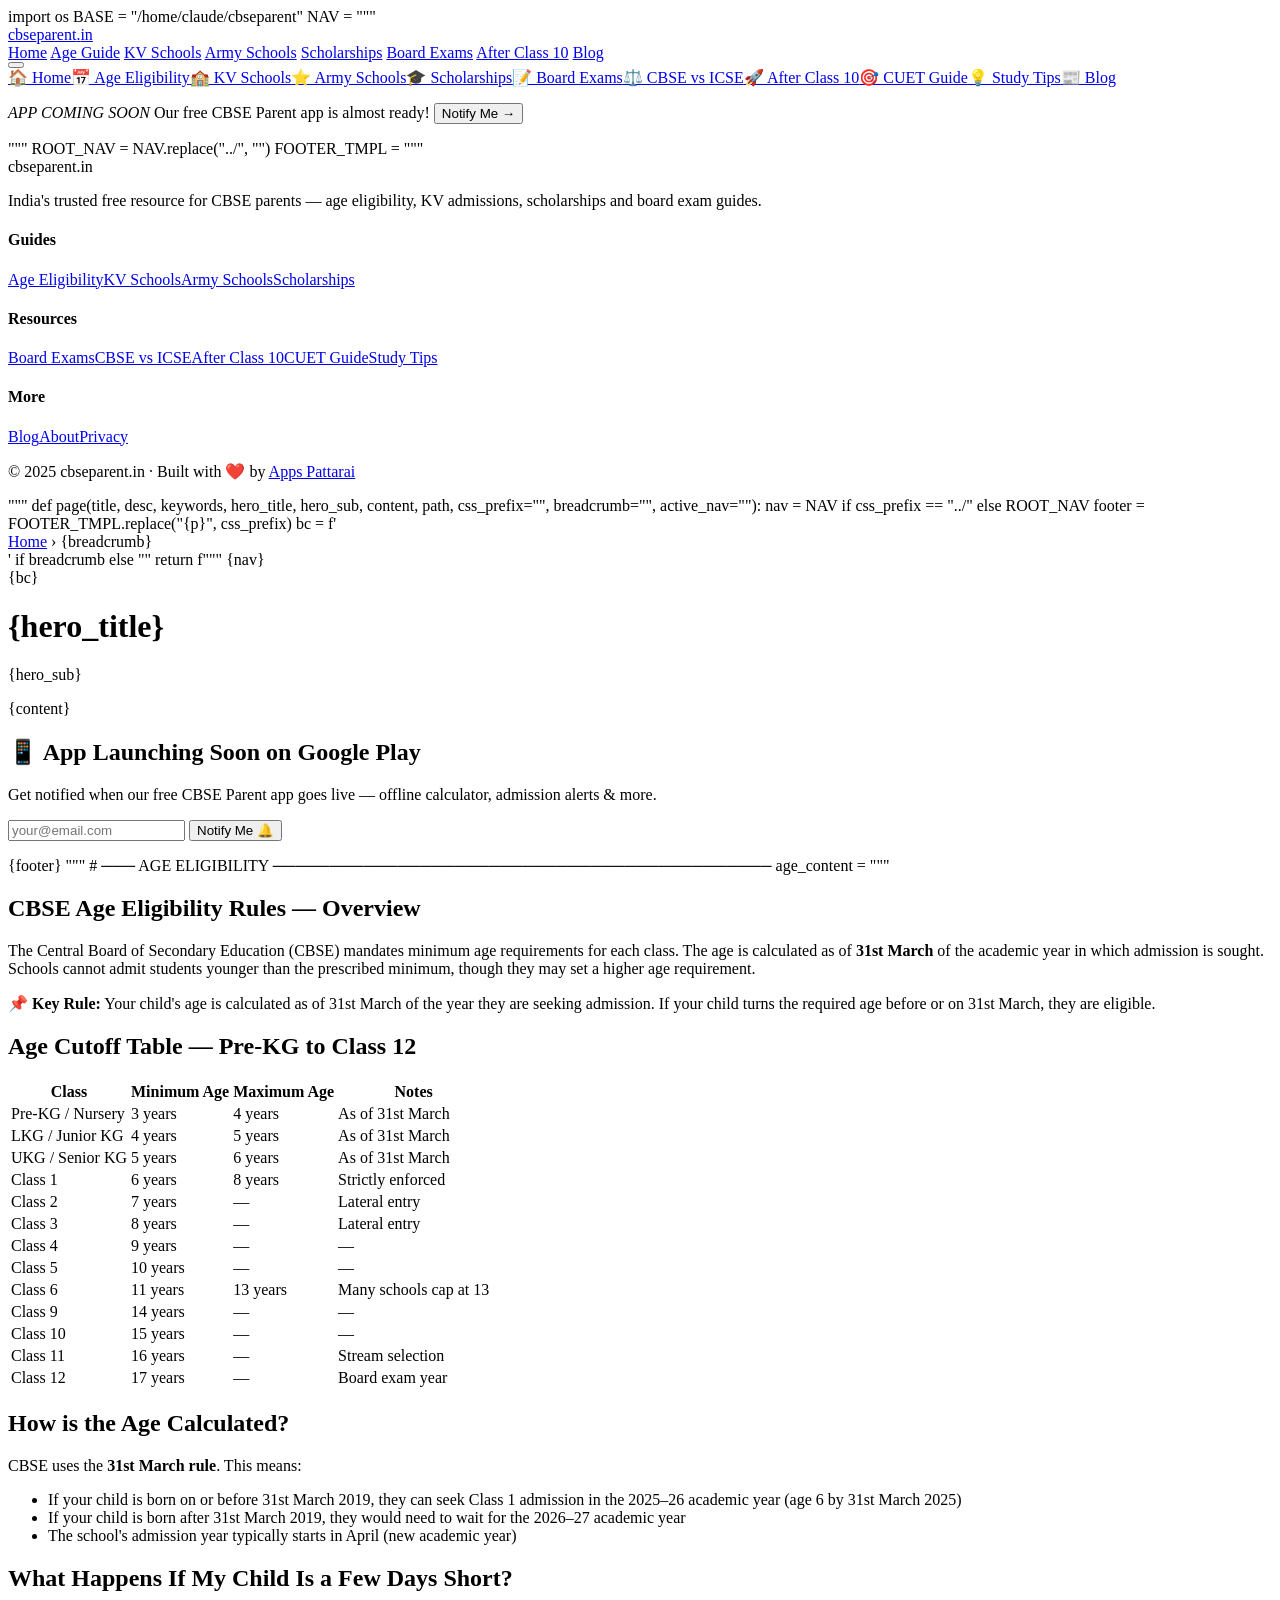
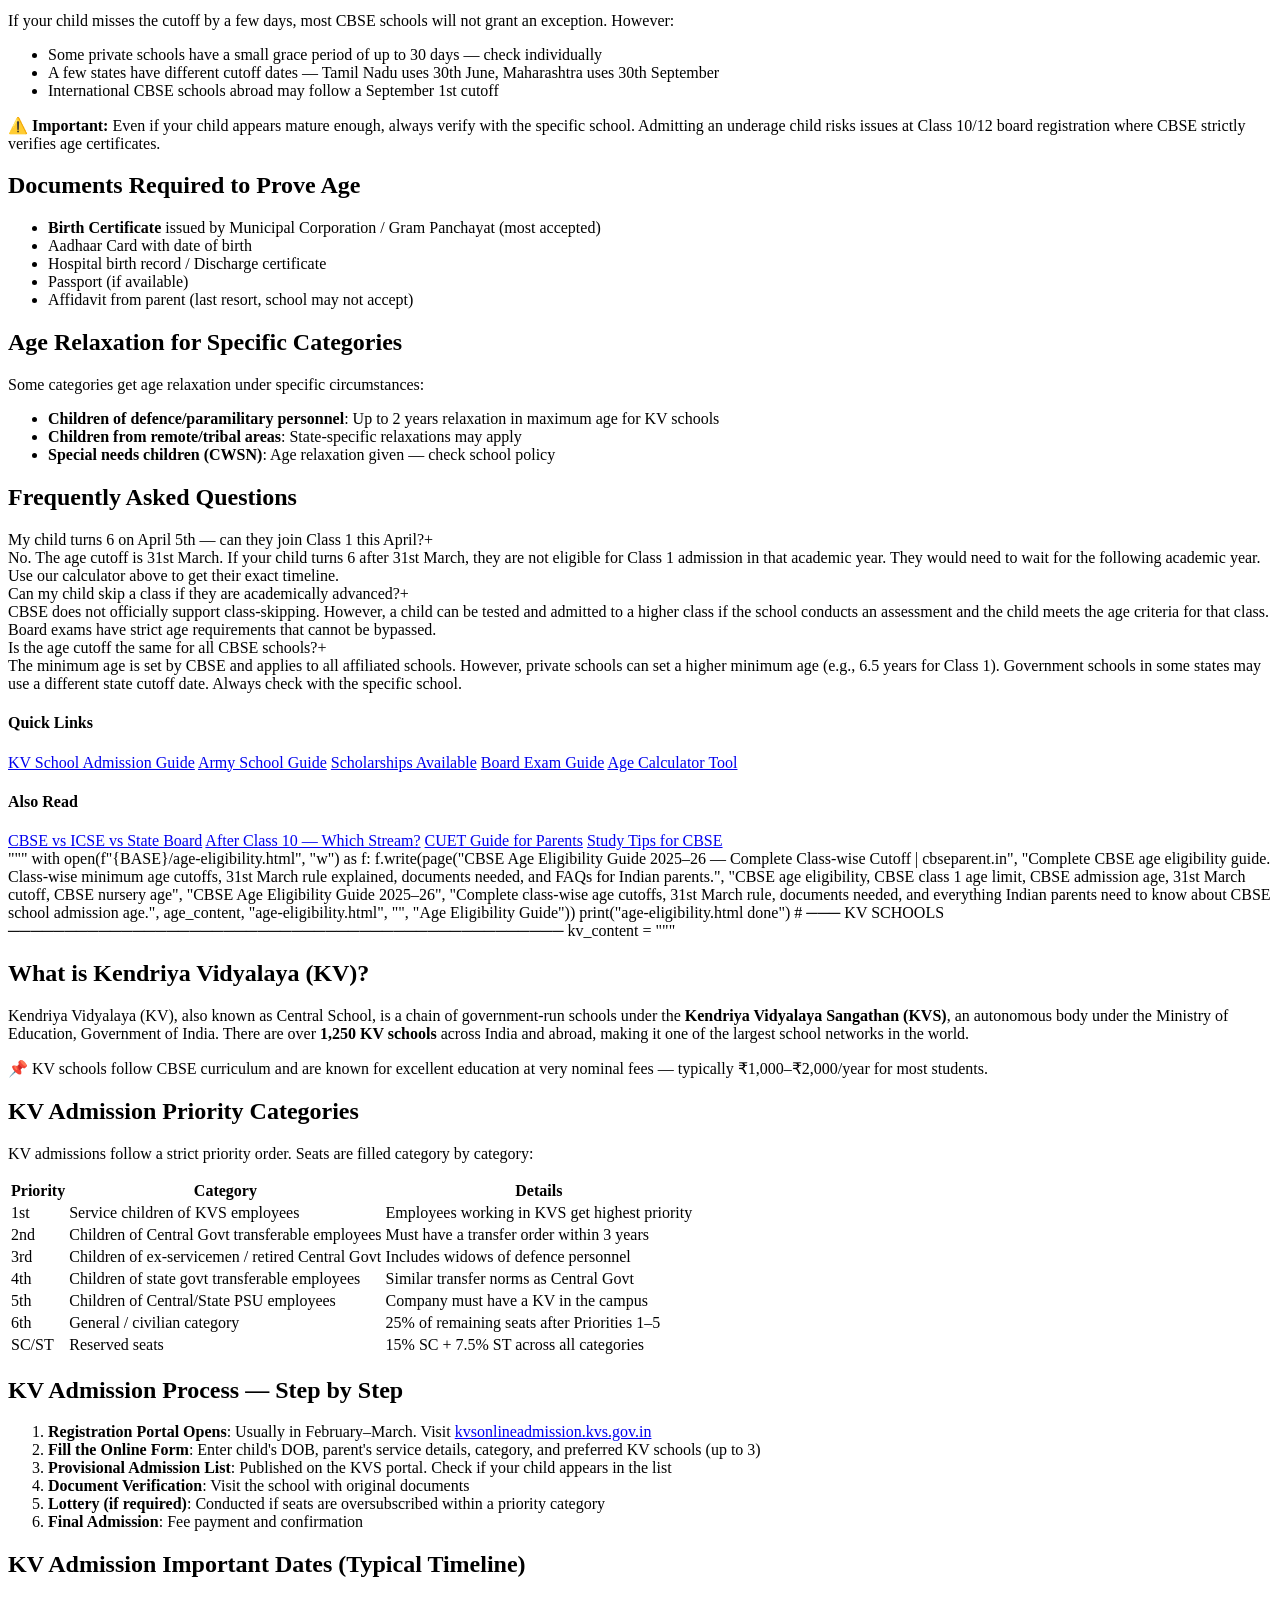
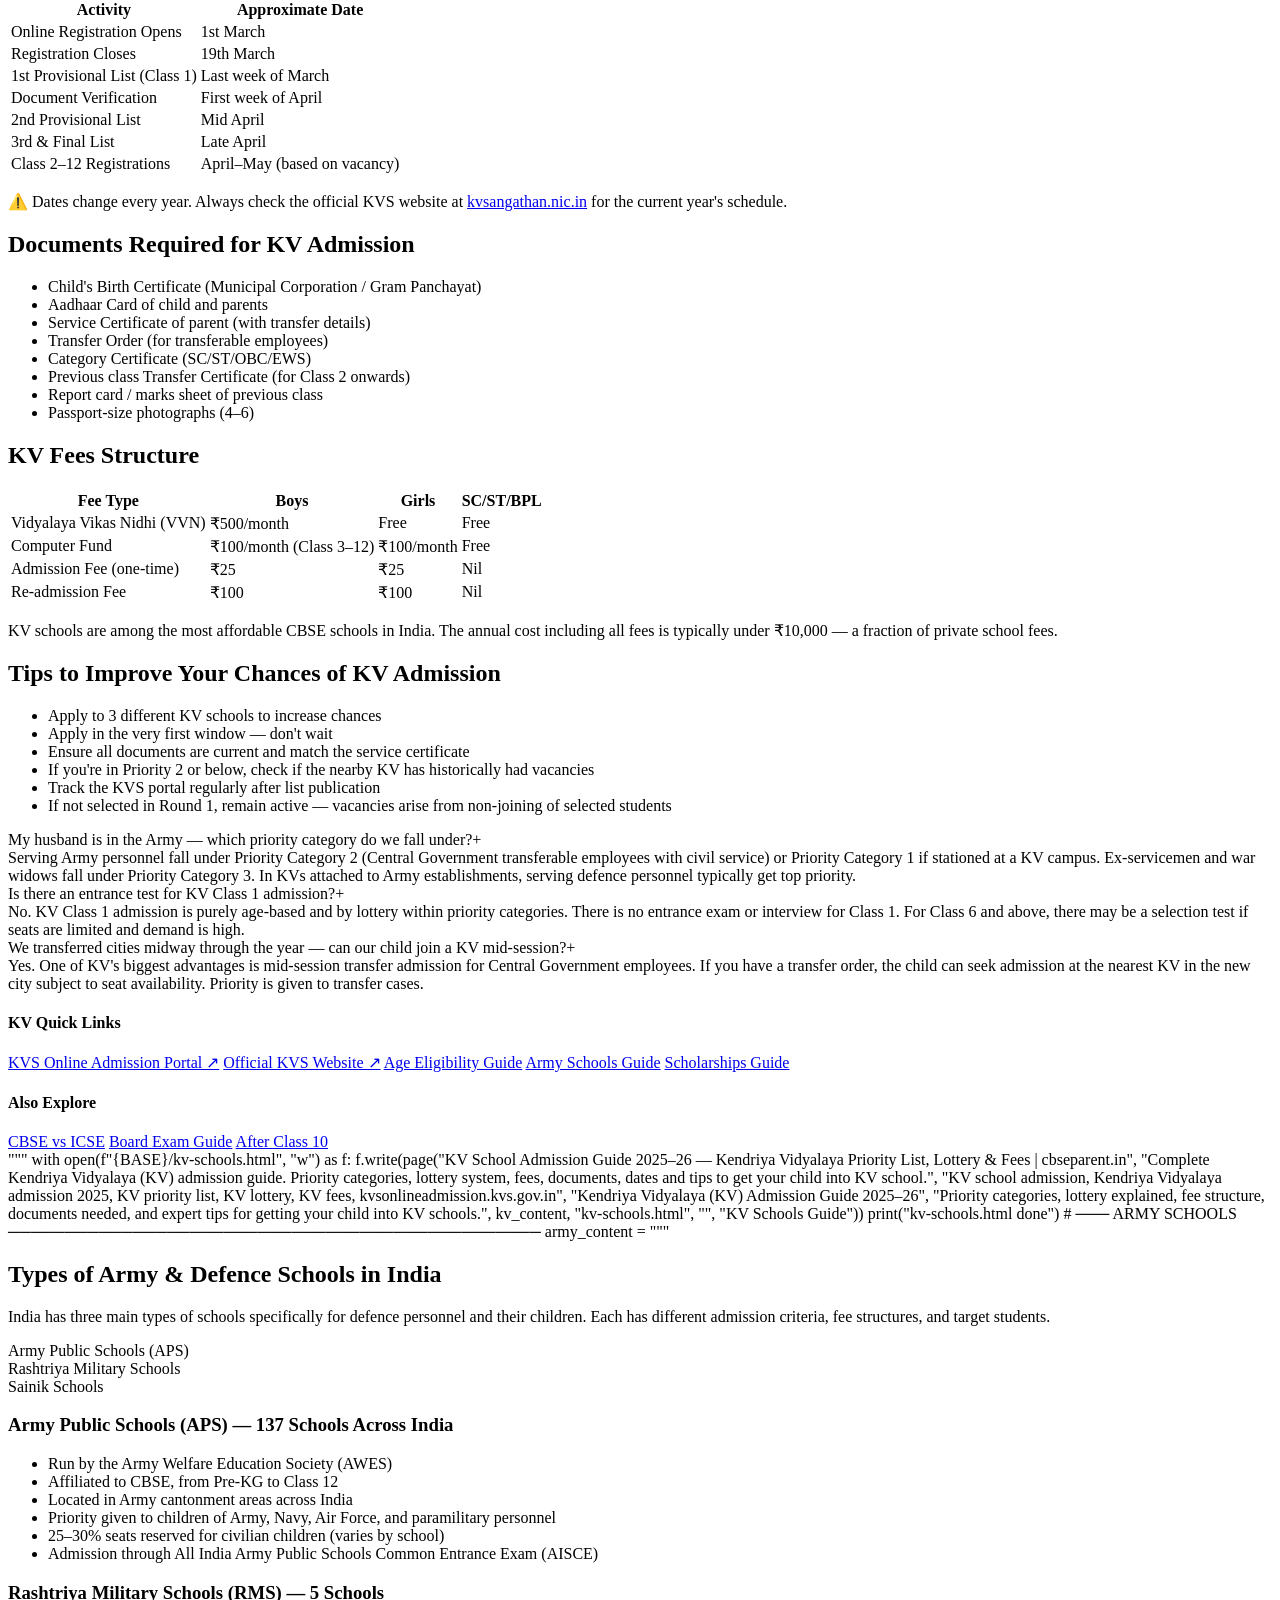
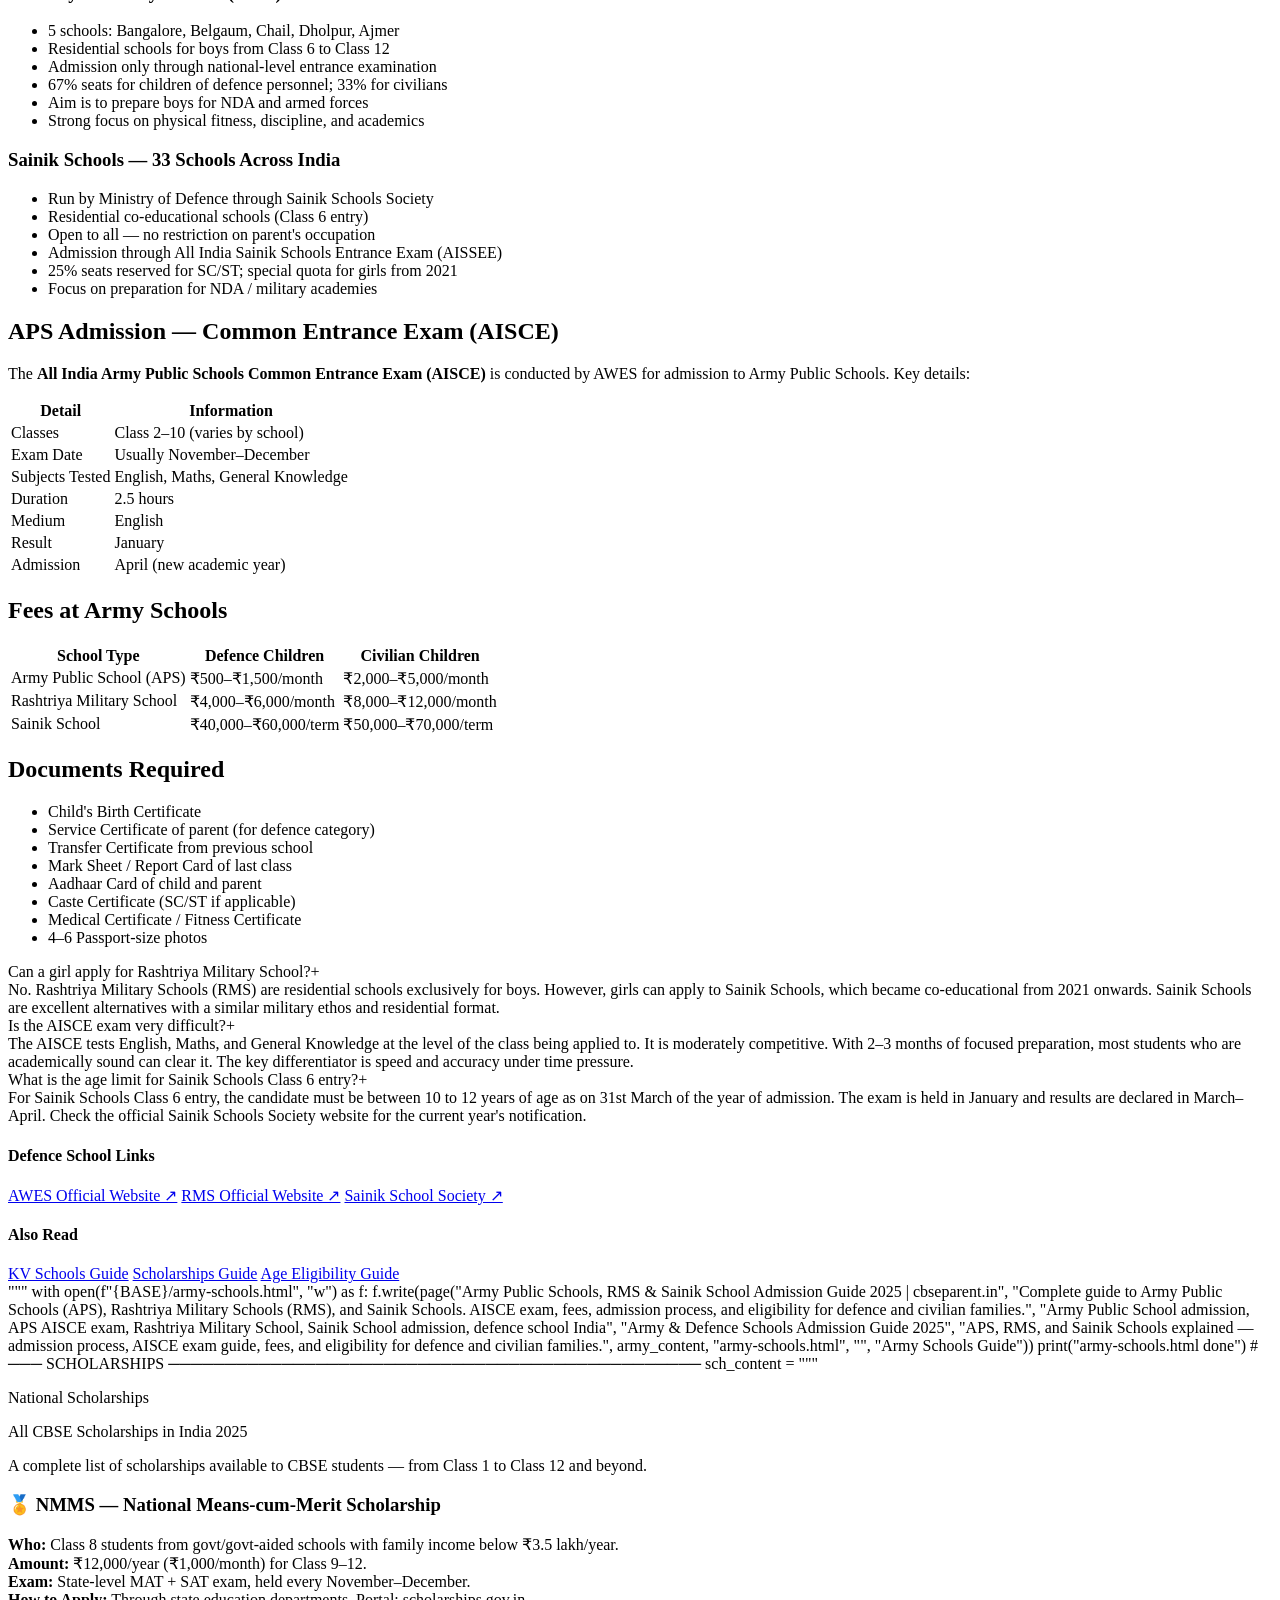
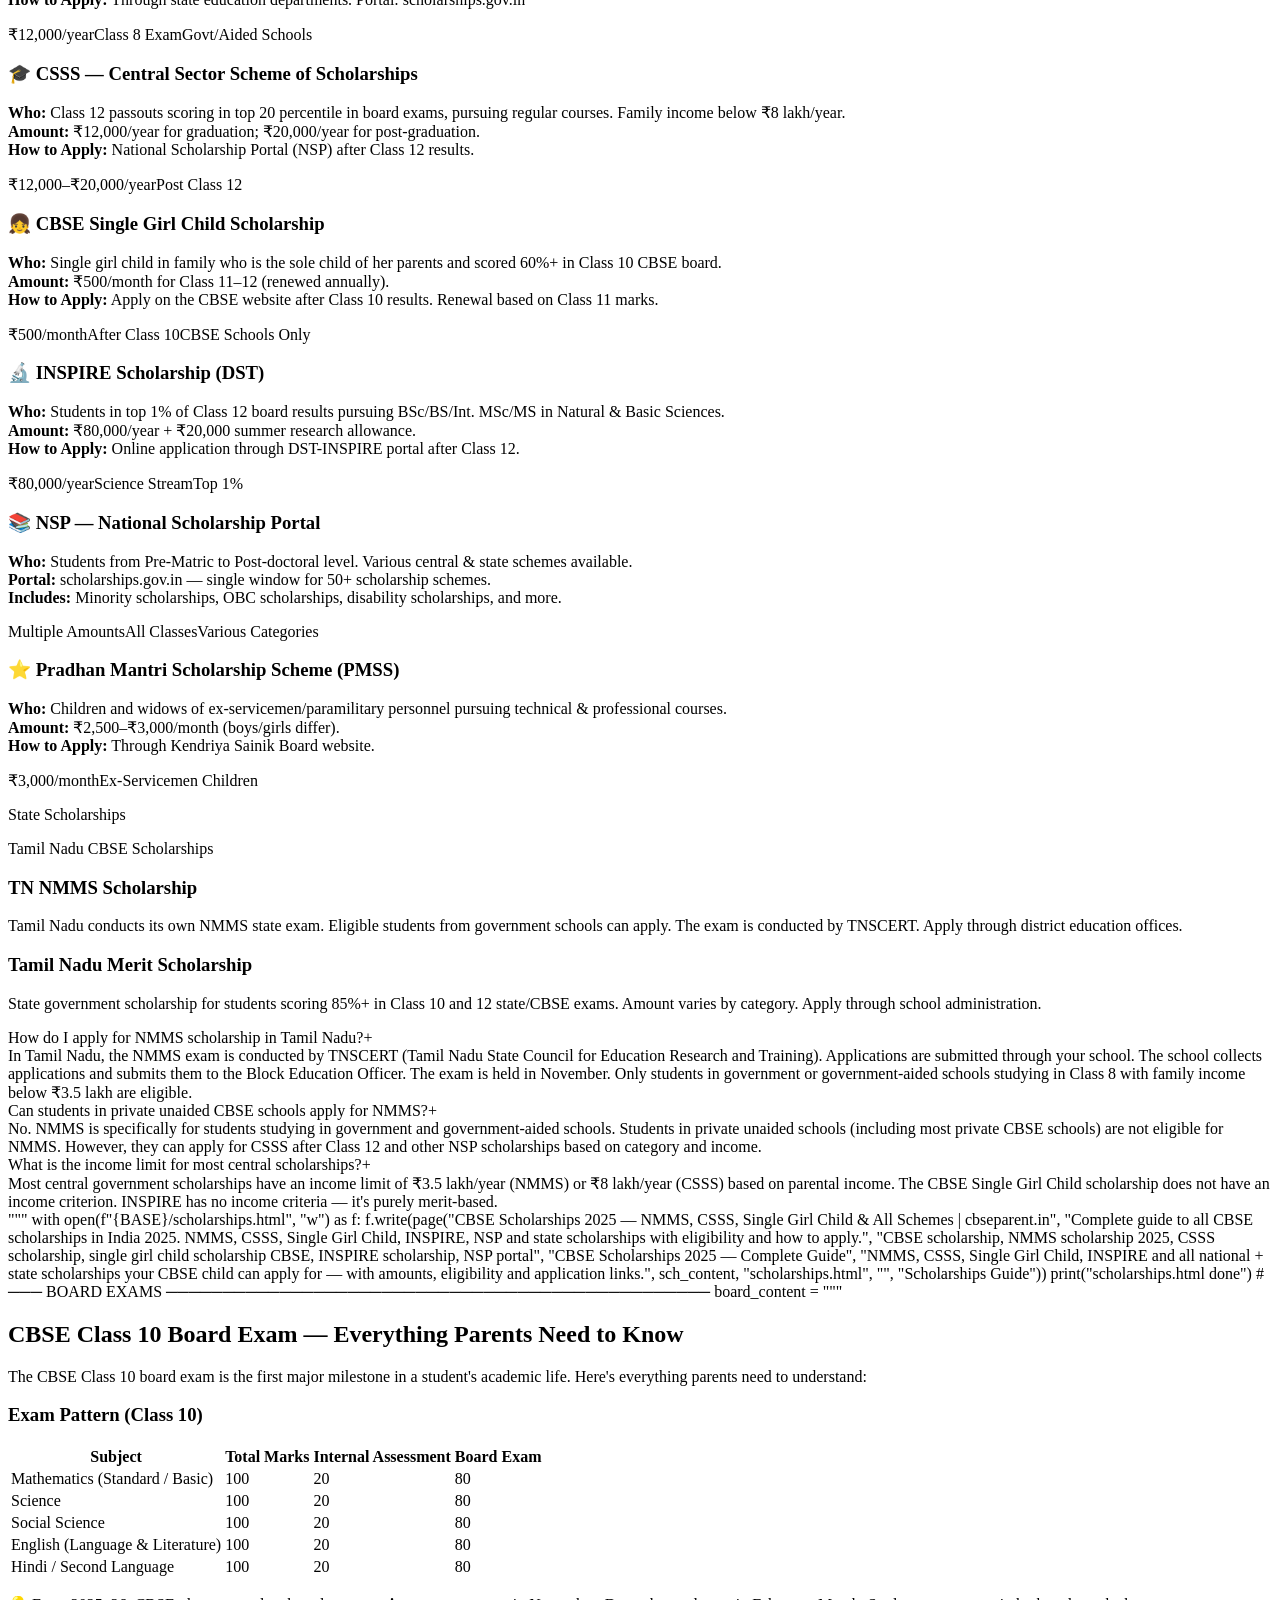
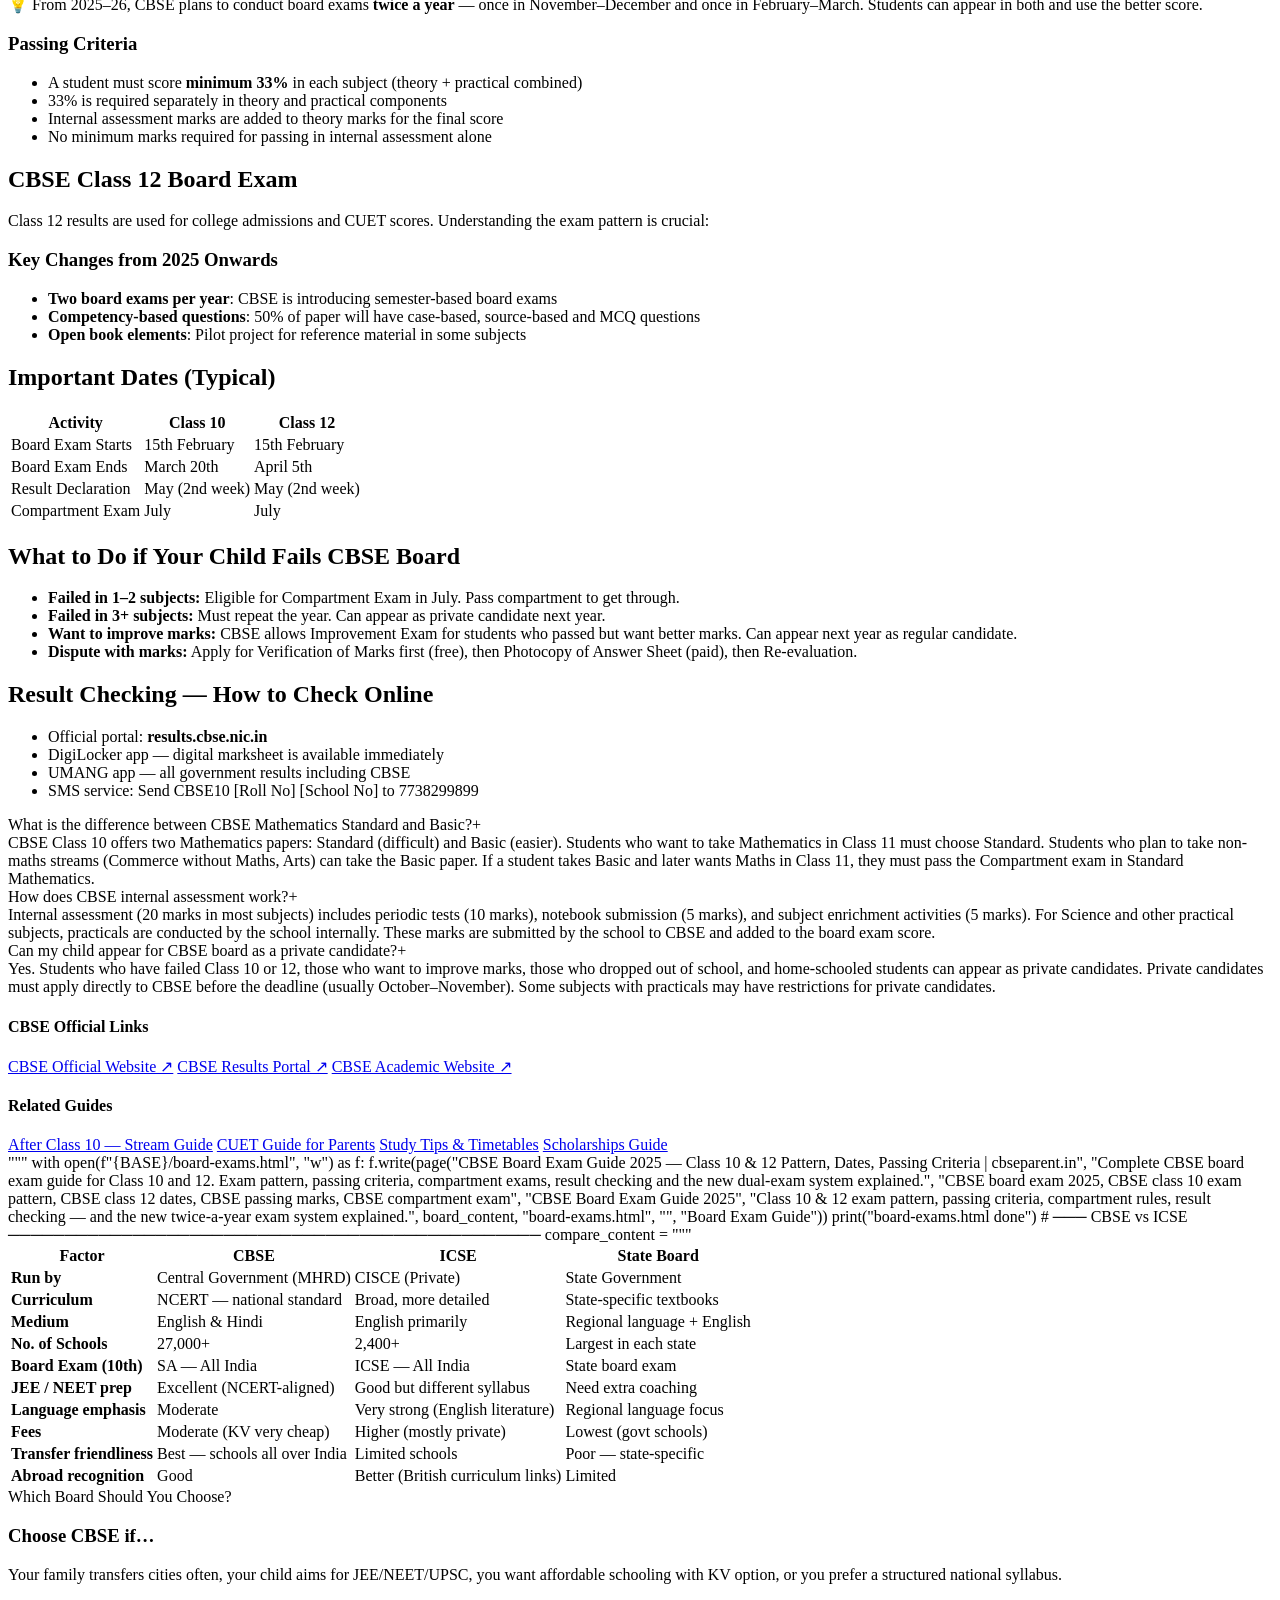
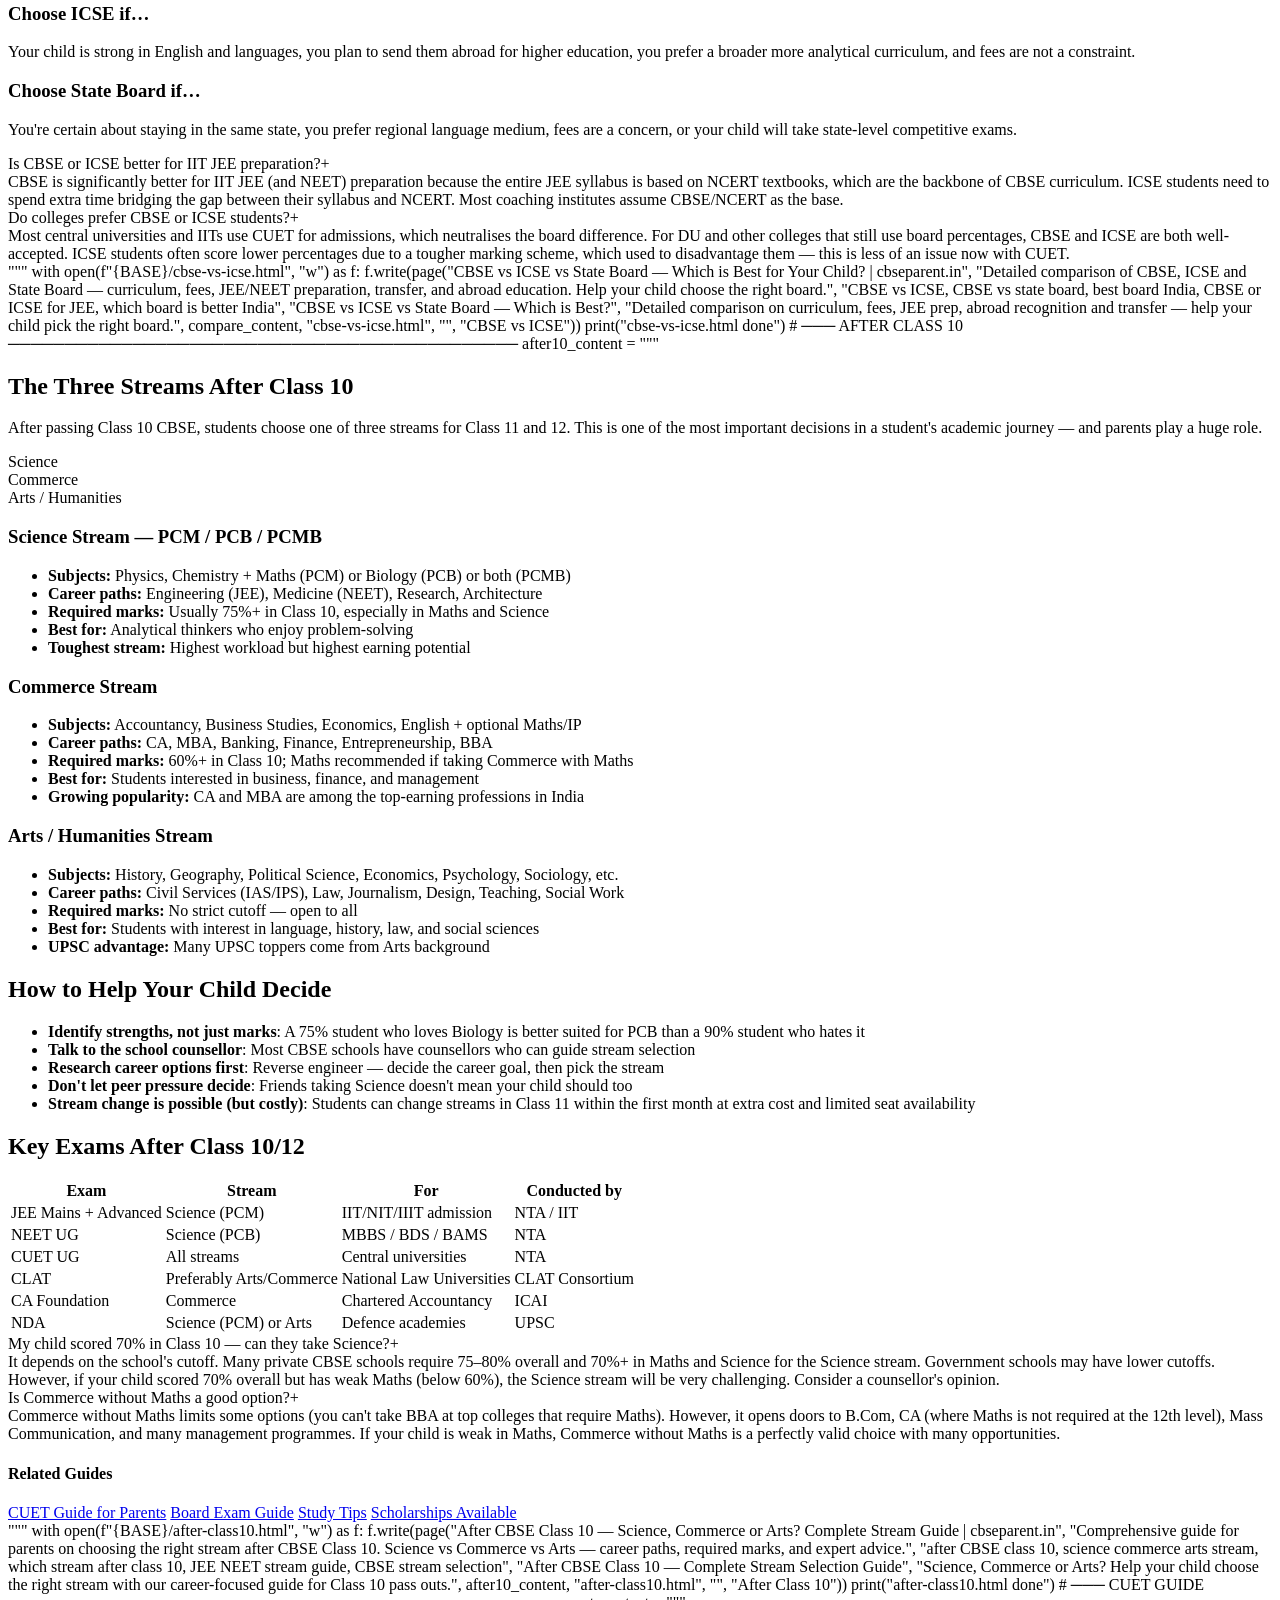
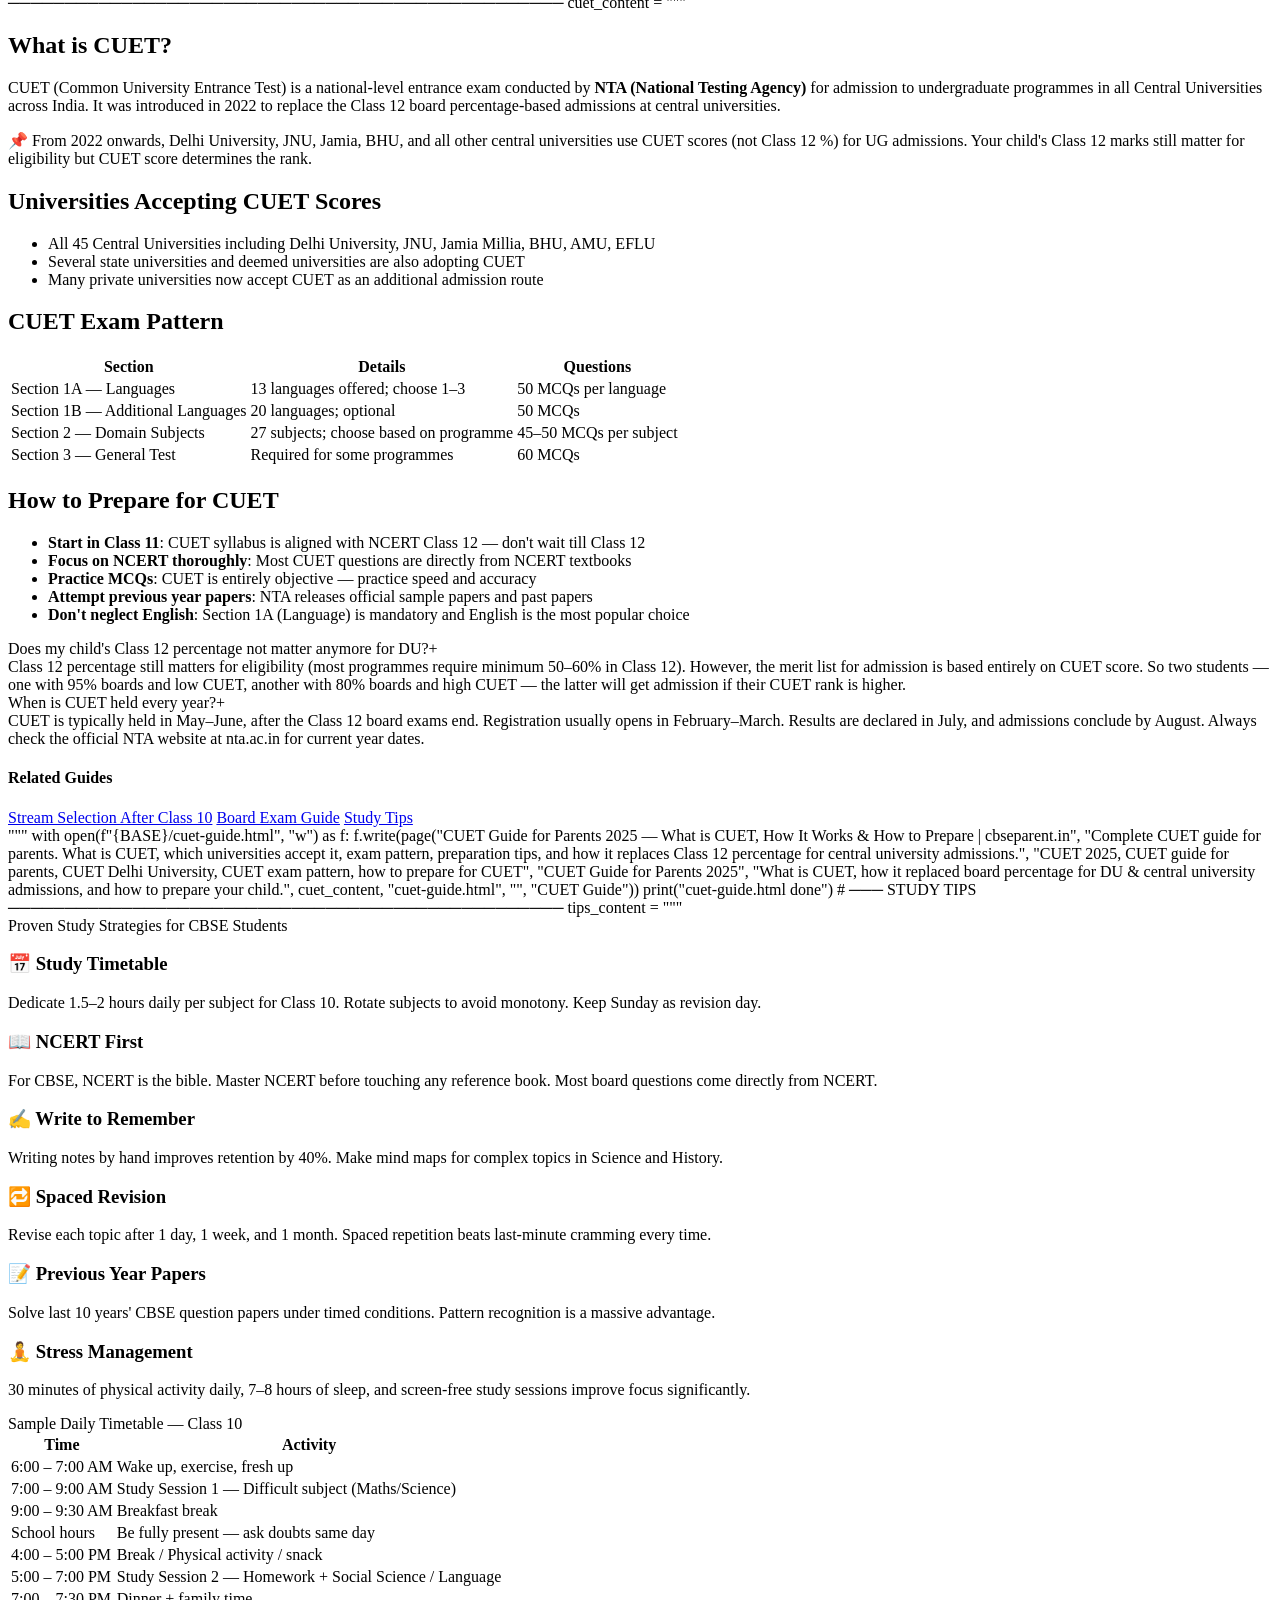
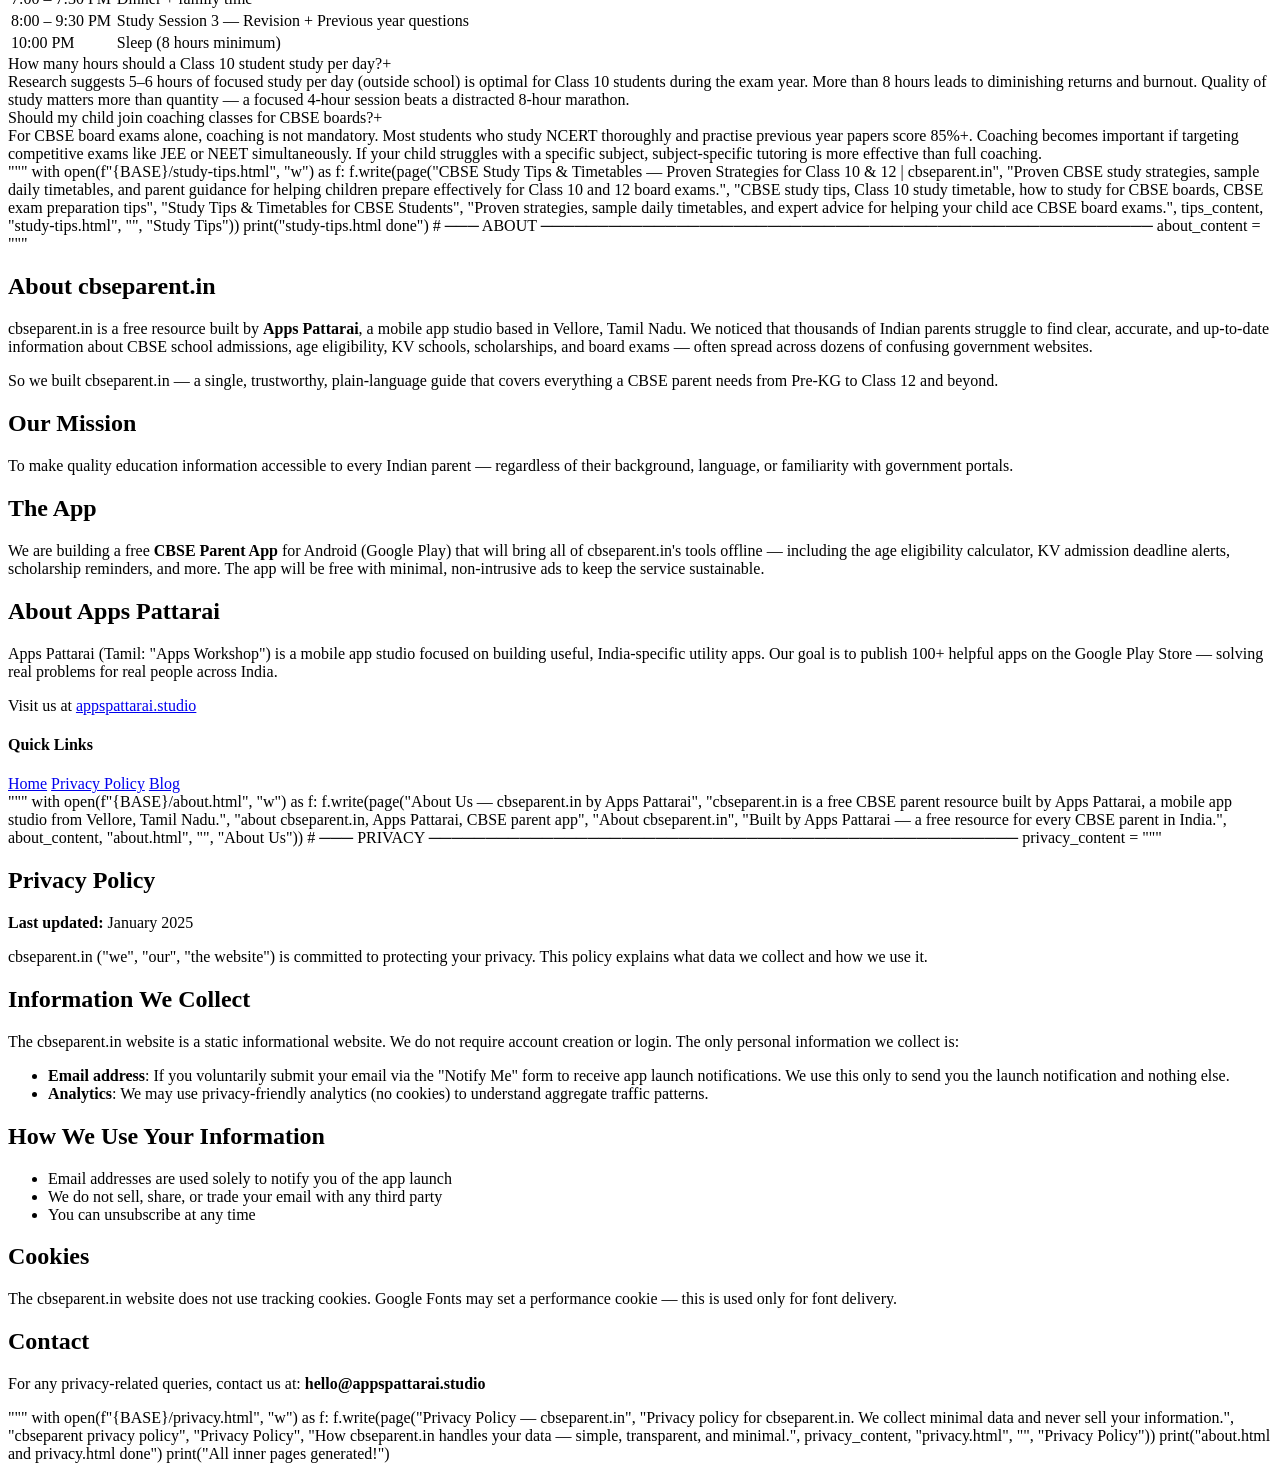
==== commit 3b8d1bf6: "Update index.html" ====
--- a/index.html
+++ b/index.html
@@ -4,7 +4,7 @@
 
 NAV = """<nav>
 <div class="nav-inner">
-<a href="../index.html" class="nav-logo">📚 cbse<span>parent</span>.in</a>
+<a href="../index.html" class="nav-logo"><span class="logo-cbse">cbse</span><span class="logo-parent">parent</span><span class="logo-dot">.</span><span class="logo-in">in</span></a>
 <div class="nav-links">
 <a href="../index.html">Home</a>
 <a href="../age-eligibility.html">Age Guide</a>
@@ -30,7 +30,7 @@
 FOOTER_TMPL = """<footer>
 <div class="footer-inner">
 <div class="footer-grid">
-<div class="footer-brand"><div class="footer-logo">📚 cbse<span>parent</span>.in</div><p>India's trusted free resource for CBSE parents — age eligibility, KV admissions, scholarships and board exam guides.</p></div>
+<div class="footer-brand"><div class="footer-logo"><span class="logo-cbse">cbse</span><span class="logo-parent">parent</span><span class="logo-dot">.</span><span class="logo-in">in</span></div><p>India's trusted free resource for CBSE parents — age eligibility, KV admissions, scholarships and board exam guides.</p></div>
 <div class="footer-col"><h4>Guides</h4><a href="{p}age-eligibility.html">Age Eligibility</a><a href="{p}kv-schools.html">KV Schools</a><a href="{p}army-schools.html">Army Schools</a><a href="{p}scholarships.html">Scholarships</a></div>
 <div class="footer-col"><h4>Resources</h4><a href="{p}board-exams.html">Board Exams</a><a href="{p}cbse-vs-icse.html">CBSE vs ICSE</a><a href="{p}after-class10.html">After Class 10</a><a href="{p}cuet-guide.html">CUET Guide</a><a href="{p}study-tips.html">Study Tips</a></div>
 <div class="footer-col"><h4>More</h4><a href="{p}blog.html">Blog</a><a href="{p}about.html">About</a><a href="{p}privacy.html">Privacy</a></div>
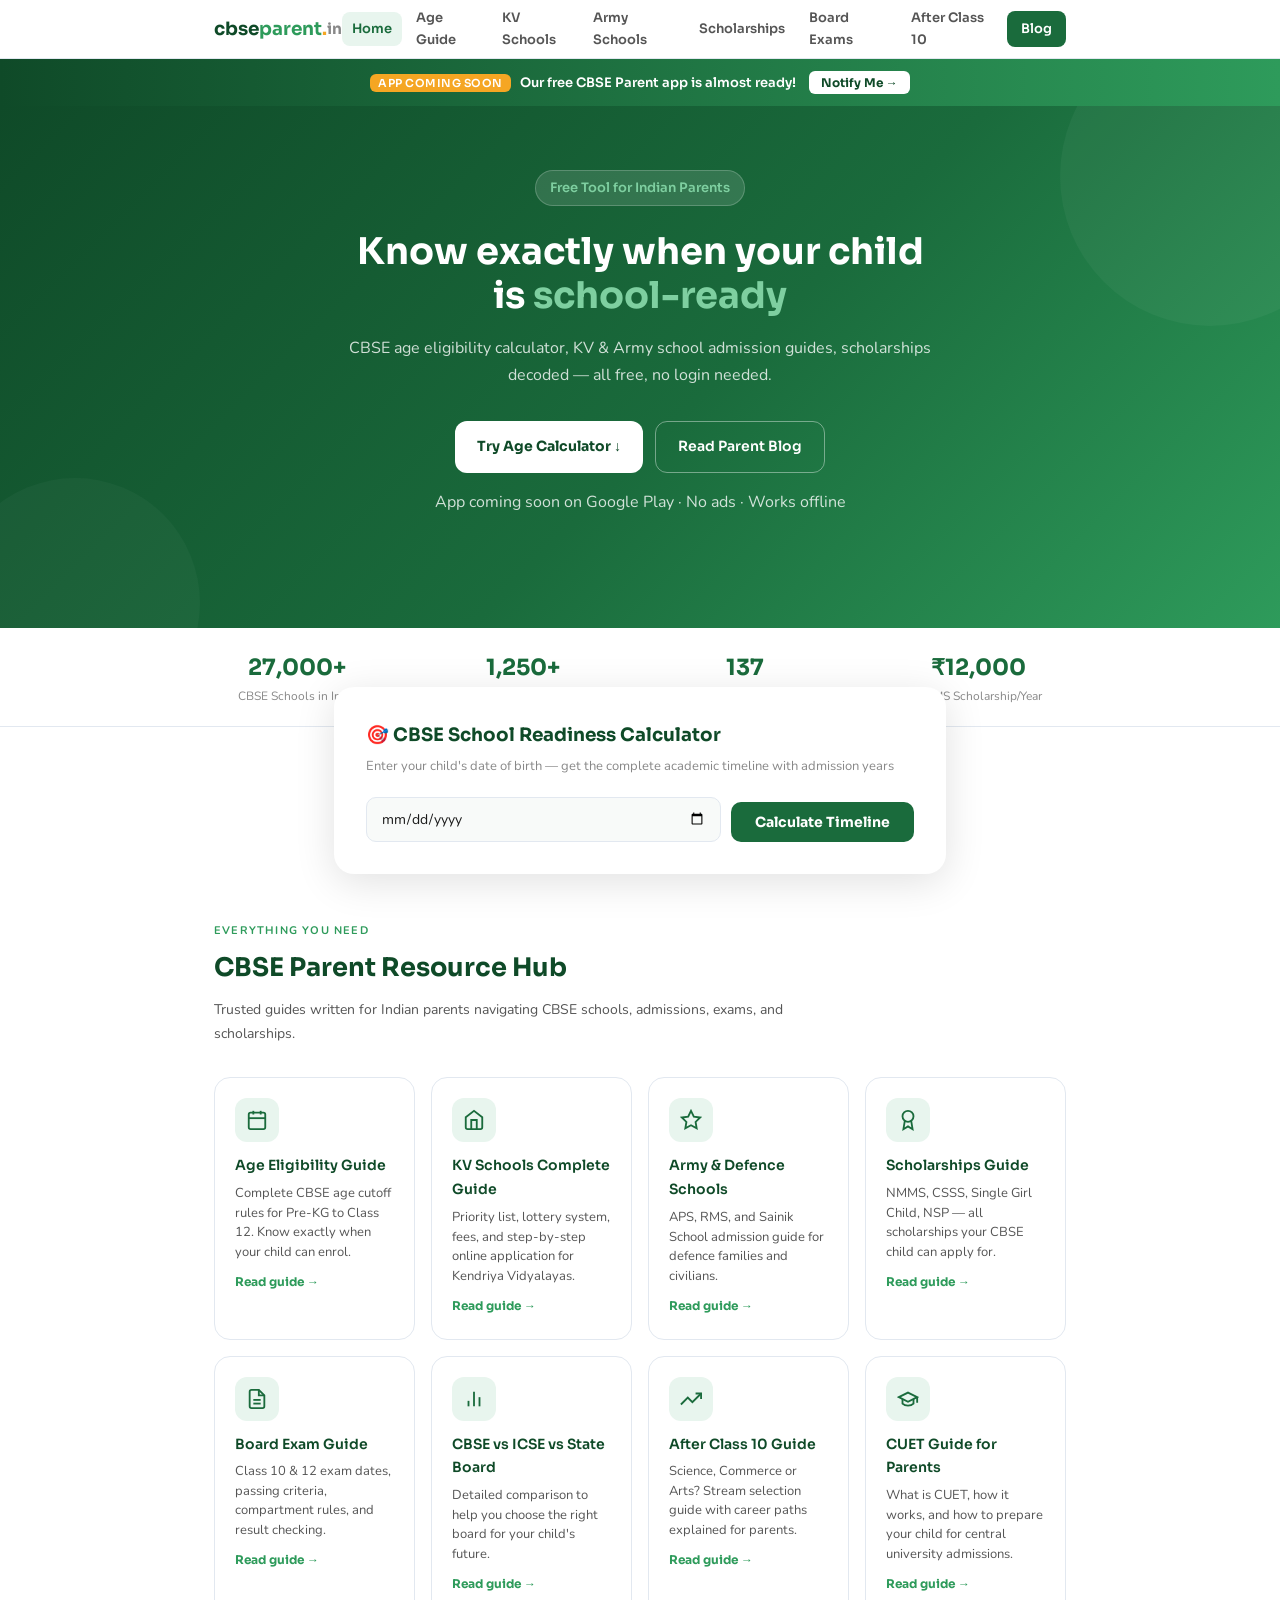
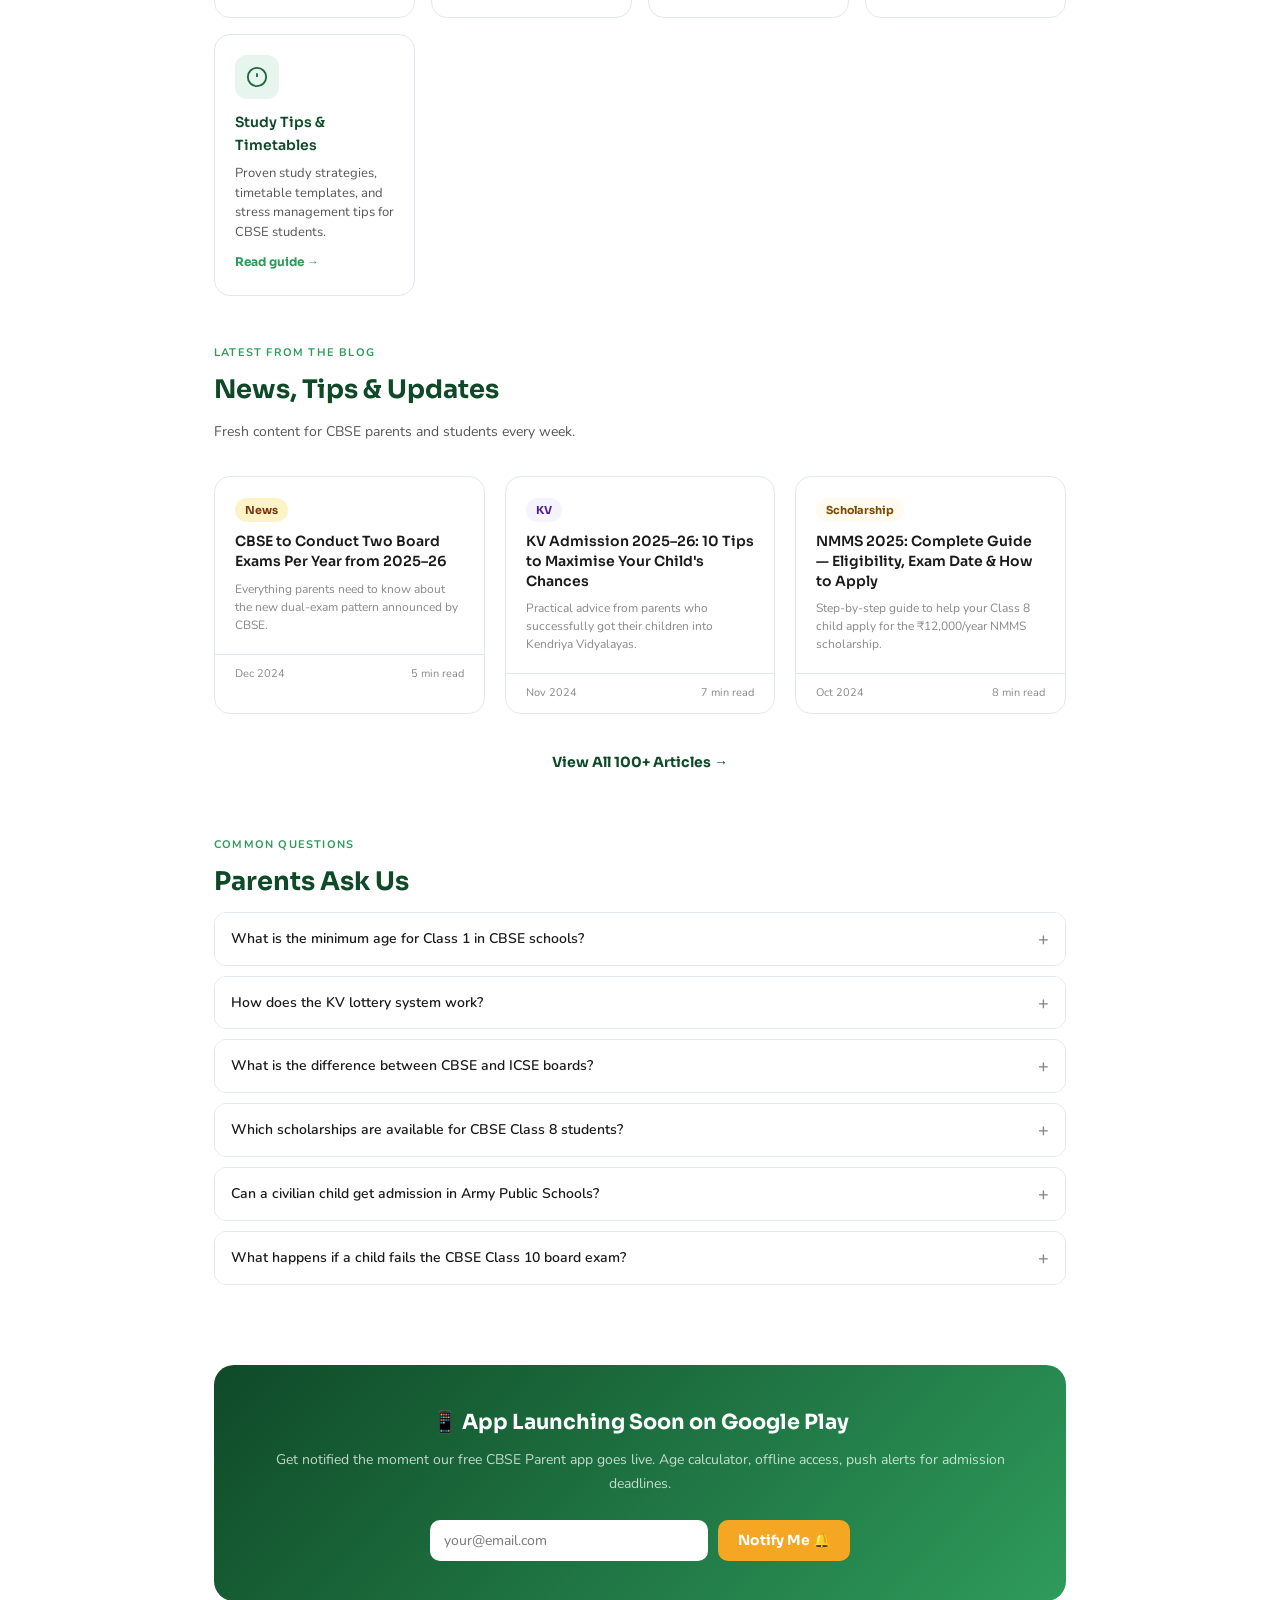
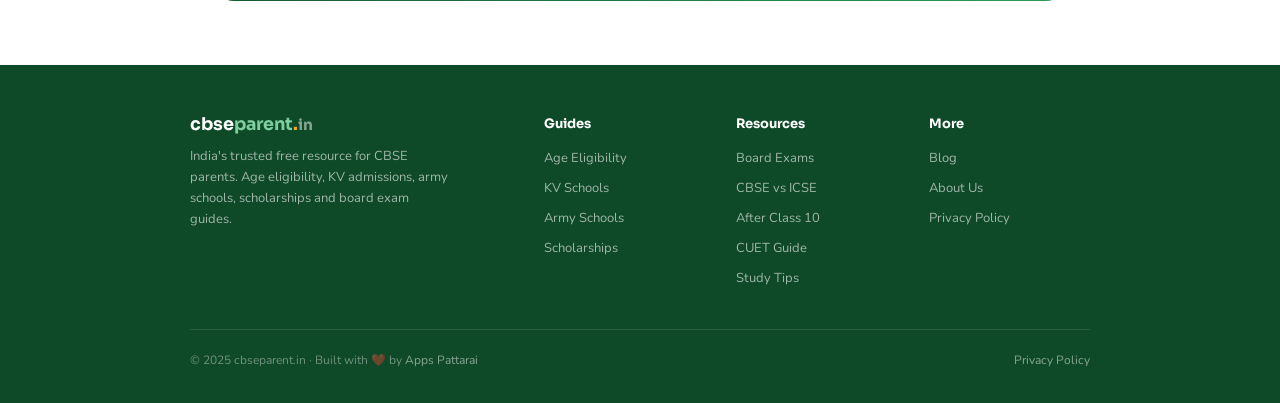
==== commit 9a0879da: "Update index.html" ====
--- a/index.html
+++ b/index.html
@@ -1,835 +1,193 @@
-import os
-
-BASE = "/home/claude/cbseparent"
-
-NAV = """<nav>
+<!DOCTYPE html>
+<html lang="en">
+<head>
+<meta charset="UTF-8"><meta name="viewport" content="width=device-width,initial-scale=1">
+<title>cbseparent.in — CBSE Age Eligibility Calculator, KV Schools, Scholarships & Parent Guide</title>
+<meta name="description" content="India's #1 free CBSE parent resource. Calculate your child's school eligibility age, explore KV & Army school admission guides, scholarships, and board exam tips.">
+<meta name="keywords" content="CBSE age eligibility, CBSE admission, KV school admission, army school, CBSE scholarship, NMMS, CBSE class 1 age, cbse parent guide">
+<meta property="og:title" content="cbseparent.in — CBSE Parent Guide"><meta property="og:description" content="Free CBSE age calculator + KV schools, army schools, scholarships and board exam guides for Indian parents."><meta property="og:type" content="website"><meta property="og:url" content="https://cbseparent.in">
+<link rel="canonical" href="https://cbseparent.in">
+<link rel="stylesheet" href="css/style.css">
+</head>
+<body>
+<nav>
 <div class="nav-inner">
-<a href="../index.html" class="nav-logo"><span class="logo-cbse">cbse</span><span class="logo-parent">parent</span><span class="logo-dot">.</span><span class="logo-in">in</span></a>
+<a href="index.html" class="nav-logo"><span class="logo-cbse">cbse</span><span class="logo-parent">parent</span><span class="logo-dot">.</span><span class="logo-in">in</span></a>
 <div class="nav-links">
-<a href="../index.html">Home</a>
-<a href="../age-eligibility.html">Age Guide</a>
-<a href="../kv-schools.html">KV Schools</a>
-<a href="../army-schools.html">Army Schools</a>
-<a href="../scholarships.html">Scholarships</a>
-<a href="../board-exams.html">Board Exams</a>
-<a href="../after-class10.html">After Class 10</a>
-<a href="../blog.html" class="nav-cta">Blog</a>
+<a href="index.html" class="active">Home</a>
+<a href="age-eligibility.html">Age Guide</a>
+<a href="kv-schools.html">KV Schools</a>
+<a href="army-schools.html">Army Schools</a>
+<a href="scholarships.html">Scholarships</a>
+<a href="board-exams.html">Board Exams</a>
+<a href="after-class10.html">After Class 10</a>
+<a href="blog.html" class="nav-cta">Blog</a>
 </div>
 <button class="hamburger" onclick="toggleNav()"><span></span><span></span><span></span></button>
 </div>
 <div class="mobile-nav" id="mobile-nav">
-<a href="../index.html">🏠 Home</a><a href="../age-eligibility.html">📅 Age Eligibility</a><a href="../kv-schools.html">🏫 KV Schools</a><a href="../army-schools.html">⭐ Army Schools</a><a href="../scholarships.html">🎓 Scholarships</a><a href="../board-exams.html">📝 Board Exams</a><a href="../cbse-vs-icse.html">⚖️ CBSE vs ICSE</a><a href="../after-class10.html">🚀 After Class 10</a><a href="../cuet-guide.html">🎯 CUET Guide</a><a href="../study-tips.html">💡 Study Tips</a><a href="../blog.html">📰 Blog</a>
+<a href="index.html">🏠 Home</a><a href="age-eligibility.html">📅 Age Eligibility</a><a href="kv-schools.html">🏫 KV Schools</a><a href="army-schools.html">⭐ Army Schools</a><a href="scholarships.html">🎓 Scholarships</a><a href="board-exams.html">📝 Board Exams</a><a href="cbse-vs-icse.html">⚖️ CBSE vs ICSE</a><a href="after-class10.html">🚀 After Class 10</a><a href="cuet-guide.html">🎯 CUET Guide</a><a href="study-tips.html">💡 Study Tips</a><a href="blog.html">📰 Blog</a>
 </div>
 </nav>
 <div class="coming-soon-banner">
 <p><em>APP COMING SOON</em> Our free CBSE Parent app is almost ready! <button class="notify-btn" onclick="document.getElementById('notify-section').scrollIntoView({behavior:'smooth'})">Notify Me →</button></p>
-</div>"""
+</div>
 
-ROOT_NAV = NAV.replace("../", "")
-
-FOOTER_TMPL = """<footer>
-<div class="footer-inner">
-<div class="footer-grid">
-<div class="footer-brand"><div class="footer-logo"><span class="logo-cbse">cbse</span><span class="logo-parent">parent</span><span class="logo-dot">.</span><span class="logo-in">in</span></div><p>India's trusted free resource for CBSE parents — age eligibility, KV admissions, scholarships and board exam guides.</p></div>
-<div class="footer-col"><h4>Guides</h4><a href="{p}age-eligibility.html">Age Eligibility</a><a href="{p}kv-schools.html">KV Schools</a><a href="{p}army-schools.html">Army Schools</a><a href="{p}scholarships.html">Scholarships</a></div>
-<div class="footer-col"><h4>Resources</h4><a href="{p}board-exams.html">Board Exams</a><a href="{p}cbse-vs-icse.html">CBSE vs ICSE</a><a href="{p}after-class10.html">After Class 10</a><a href="{p}cuet-guide.html">CUET Guide</a><a href="{p}study-tips.html">Study Tips</a></div>
-<div class="footer-col"><h4>More</h4><a href="{p}blog.html">Blog</a><a href="{p}about.html">About</a><a href="{p}privacy.html">Privacy</a></div>
+<div class="hero">
+<div class="hero-inner">
+<div class="hero-badge"><span>Free Tool for Indian Parents</span></div>
+<h1>Know exactly when your child is <em>school-ready</em></h1>
+<p>CBSE age eligibility calculator, KV & Army school admission guides, scholarships decoded — all free, no login needed.</p>
+<div class="hero-btns">
+<a href="#calculator" class="btn-primary">Try Age Calculator ↓</a>
+<a href="blog.html" class="btn-secondary">Read Parent Blog</a>
 </div>
-<div class="footer-bottom"><p>© 2025 cbseparent.in · Built with ❤️ by <a href="https://appspattarai.studio">Apps Pattarai</a></p></div>
-</div>
-</footer>
-<script src="{p}js/main.js"></script>"""
-
-def page(title, desc, keywords, hero_title, hero_sub, content, path, css_prefix="", breadcrumb="", active_nav=""):
-    nav = NAV if css_prefix == "../" else ROOT_NAV
-    footer = FOOTER_TMPL.replace("{p}", css_prefix)
-    bc = f'<div class="breadcrumb"><a href="{css_prefix}index.html">Home</a> › {breadcrumb}</div>' if breadcrumb else ""
-    return f"""<!DOCTYPE html>
-<html lang="en">
-<head>
-<meta charset="UTF-8"><meta name="viewport" content="width=device-width,initial-scale=1">
-<title>{title}</title>
-<meta name="description" content="{desc}">
-<meta name="keywords" content="{keywords}">
-<meta property="og:title" content="{title}">
-<meta property="og:description" content="{desc}">
-<link rel="stylesheet" href="{css_prefix}css/style.css">
-</head>
-<body>
-{nav}
-<div class="page-hero">
-<div class="page-hero-inner">
-{bc}
-<h1>{hero_title}</h1>
-<p>{hero_sub}</p>
+<p class="hero-note">App coming soon on Google Play · No ads · Works offline</p>
 </div>
 </div>
+
+<div class="stats-bar">
+<div class="stats-inner">
+<div class="stat-item"><div class="stat-num">27,000+</div><div class="stat-label">CBSE Schools in India</div></div>
+<div class="stat-item"><div class="stat-num">1,250+</div><div class="stat-label">Kendriya Vidyalayas</div></div>
+<div class="stat-item"><div class="stat-num">137</div><div class="stat-label">Army Public Schools</div></div>
+<div class="stat-item"><div class="stat-num">₹12,000</div><div class="stat-label">NMMS Scholarship/Year</div></div>
+</div>
+</div>
+
+<div class="calc-float" id="calculator">
+<div class="calc-card">
+<h2>🎯 CBSE School Readiness Calculator</h2>
+<p class="sub">Enter your child's date of birth — get the complete academic timeline with admission years</p>
+<div class="dob-row">
+<input type="date" id="dob-input" max="2025-12-31" placeholder="Child's Date of Birth">
+<button onclick="calcTimeline()">Calculate Timeline</button>
+</div>
+<div id="calc-result">
+<p class="result-title">Your child's academic journey</p>
+<div class="timeline" id="timeline-grid"></div>
+<p style="font-size:12px;color:var(--text3);margin-top:10px">* Based on CBSE standard age cutoff of 31st March. Individual schools may vary.</p>
+</div>
+</div>
+</div>
+
 <div class="page-wrap">
-{content}
+<div class="section">
+<p class="section-label">Everything you need</p>
+<div class="section-title">CBSE Parent Resource Hub</div>
+<p class="section-sub">Trusted guides written for Indian parents navigating CBSE schools, admissions, exams, and scholarships.</p>
+<div class="card-grid">
+<a href="age-eligibility.html" class="card" style="text-decoration:none">
+<div class="card-icon"><svg viewBox="0 0 24 24" fill="none" stroke="#1A6B3C" stroke-width="2"><rect x="3" y="4" width="18" height="18" rx="2"/><line x1="16" y1="2" x2="16" y2="6"/><line x1="8" y1="2" x2="8" y2="6"/><line x1="3" y1="10" x2="21" y2="10"/></svg></div>
+<h3>Age Eligibility Guide</h3>
+<p>Complete CBSE age cutoff rules for Pre-KG to Class 12. Know exactly when your child can enrol.</p>
+<span class="card-link">Read guide →</span>
+</a>
+<a href="kv-schools.html" class="card" style="text-decoration:none">
+<div class="card-icon"><svg viewBox="0 0 24 24" fill="none" stroke="#1A6B3C" stroke-width="2"><path d="M3 9l9-7 9 7v11a2 2 0 01-2 2H5a2 2 0 01-2-2z"/><polyline points="9 22 9 12 15 12 15 22"/></svg></div>
+<h3>KV Schools Complete Guide</h3>
+<p>Priority list, lottery system, fees, and step-by-step online application for Kendriya Vidyalayas.</p>
+<span class="card-link">Read guide →</span>
+</a>
+<a href="army-schools.html" class="card" style="text-decoration:none">
+<div class="card-icon"><svg viewBox="0 0 24 24" fill="none" stroke="#1A6B3C" stroke-width="2"><polygon points="12 2 15.09 8.26 22 9.27 17 14.14 18.18 21.02 12 17.77 5.82 21.02 7 14.14 2 9.27 8.91 8.26 12 2"/></svg></div>
+<h3>Army & Defence Schools</h3>
+<p>APS, RMS, and Sainik School admission guide for defence families and civilians.</p>
+<span class="card-link">Read guide →</span>
+</a>
+<a href="scholarships.html" class="card" style="text-decoration:none">
+<div class="card-icon"><svg viewBox="0 0 24 24" fill="none" stroke="#1A6B3C" stroke-width="2"><circle cx="12" cy="8" r="6"/><path d="M15.477 12.89L17 22l-5-3-5 3 1.523-9.11"/></svg></div>
+<h3>Scholarships Guide</h3>
+<p>NMMS, CSSS, Single Girl Child, NSP — all scholarships your CBSE child can apply for.</p>
+<span class="card-link">Read guide →</span>
+</a>
+<a href="board-exams.html" class="card" style="text-decoration:none">
+<div class="card-icon"><svg viewBox="0 0 24 24" fill="none" stroke="#1A6B3C" stroke-width="2"><path d="M14 2H6a2 2 0 00-2 2v16a2 2 0 002 2h12a2 2 0 002-2V8z"/><polyline points="14 2 14 8 20 8"/><line x1="16" y1="13" x2="8" y2="13"/><line x1="16" y1="17" x2="8" y2="17"/></svg></div>
+<h3>Board Exam Guide</h3>
+<p>Class 10 & 12 exam dates, passing criteria, compartment rules, and result checking.</p>
+<span class="card-link">Read guide →</span>
+</a>
+<a href="cbse-vs-icse.html" class="card" style="text-decoration:none">
+<div class="card-icon"><svg viewBox="0 0 24 24" fill="none" stroke="#1A6B3C" stroke-width="2"><line x1="18" y1="20" x2="18" y2="10"/><line x1="12" y1="20" x2="12" y2="4"/><line x1="6" y1="20" x2="6" y2="14"/></svg></div>
+<h3>CBSE vs ICSE vs State Board</h3>
+<p>Detailed comparison to help you choose the right board for your child's future.</p>
+<span class="card-link">Read guide →</span>
+</a>
+<a href="after-class10.html" class="card" style="text-decoration:none">
+<div class="card-icon"><svg viewBox="0 0 24 24" fill="none" stroke="#1A6B3C" stroke-width="2"><polyline points="23 6 13.5 15.5 8.5 10.5 1 18"/><polyline points="17 6 23 6 23 12"/></svg></div>
+<h3>After Class 10 Guide</h3>
+<p>Science, Commerce or Arts? Stream selection guide with career paths explained for parents.</p>
+<span class="card-link">Read guide →</span>
+</a>
+<a href="cuet-guide.html" class="card" style="text-decoration:none">
+<div class="card-icon"><svg viewBox="0 0 24 24" fill="none" stroke="#1A6B3C" stroke-width="2"><path d="M22 10v6M2 10l10-5 10 5-10 5z"/><path d="M6 12v5c3 3 9 3 12 0v-5"/></svg></div>
+<h3>CUET Guide for Parents</h3>
+<p>What is CUET, how it works, and how to prepare your child for central university admissions.</p>
+<span class="card-link">Read guide →</span>
+</a>
+<a href="study-tips.html" class="card" style="text-decoration:none">
+<div class="card-icon"><svg viewBox="0 0 24 24" fill="none" stroke="#1A6B3C" stroke-width="2"><circle cx="12" cy="12" r="10"/><line x1="12" y1="8" x2="12" y2="12"/><line x1="12" y1="16" x2="12.01" y2="16"/></svg></div>
+<h3>Study Tips & Timetables</h3>
+<p>Proven study strategies, timetable templates, and stress management tips for CBSE students.</p>
+<span class="card-link">Read guide →</span>
+</a>
+</div>
+</div>
+
+<div class="section" style="padding-top:0">
+<p class="section-label">Latest from the blog</p>
+<div class="section-title">News, Tips & Updates</div>
+<p class="section-sub">Fresh content for CBSE parents and students every week.</p>
+<div class="blog-grid">
+<a href="blog/cbse-two-board-exams-2026.html" class="blog-card" style="text-decoration:none">
+<div class="blog-card-body"><span class="blog-tag news">News</span><h3>CBSE to Conduct Two Board Exams Per Year from 2025–26</h3><p>Everything parents need to know about the new dual-exam pattern announced by CBSE.</p></div>
+<div class="blog-card-meta"><span>Dec 2024</span><span>5 min read</span></div>
+</a>
+<a href="blog/kv-admission-2025-tips.html" class="blog-card" style="text-decoration:none">
+<div class="blog-card-body"><span class="blog-tag kv">KV</span><h3>KV Admission 2025–26: 10 Tips to Maximise Your Child's Chances</h3><p>Practical advice from parents who successfully got their children into Kendriya Vidyalayas.</p></div>
+<div class="blog-card-meta"><span>Nov 2024</span><span>7 min read</span></div>
+</a>
+<a href="blog/nmms-scholarship-guide.html" class="blog-card" style="text-decoration:none">
+<div class="blog-card-body"><span class="blog-tag scholarship">Scholarship</span><h3>NMMS 2025: Complete Guide — Eligibility, Exam Date & How to Apply</h3><p>Step-by-step guide to help your Class 8 child apply for the ₹12,000/year NMMS scholarship.</p></div>
+<div class="blog-card-meta"><span>Oct 2024</span><span>8 min read</span></div>
+</a>
+</div>
+<div style="text-align:center;margin-top:1.5rem"><a href="blog.html" class="btn-primary" style="display:inline-flex">View All 100+ Articles →</a></div>
+</div>
+
+<div class="section" style="padding-top:0">
+<p class="section-label">Common questions</p>
+<div class="section-title">Parents Ask Us</div>
+<div class="faq-list">
+<div class="faq-item"><div class="faq-q" onclick="toggleFaq(this)">What is the minimum age for Class 1 in CBSE schools?<span class="toggle">+</span></div><div class="faq-a">As per CBSE norms, a child must be at least 6 years old as of 31st March of the admission year to enrol in Class 1. For Pre-KG the minimum is 3 years, LKG is 4 years, and UKG is 5 years. Private affiliated schools may set higher minimum ages but cannot go below the CBSE minimum.</div></div>
+<div class="faq-item"><div class="faq-q" onclick="toggleFaq(this)">How does the KV lottery system work?<span class="toggle">+</span></div><div class="faq-a">When more children apply than seats available within a priority category, KV conducts a computerised lottery. The lottery is transparent and results are published on the KVS portal. Priority 1 (service children) seats are filled first, then Priority 2, and so on. Lottery is held category-wise, not across all applicants together.</div></div>
+<div class="faq-item"><div class="faq-q" onclick="toggleFaq(this)">What is the difference between CBSE and ICSE boards?<span class="toggle">+</span></div><div class="faq-a">CBSE (Central Board of Secondary Education) is run by the central government, follows NCERT syllabus, and is accepted across all central universities. ICSE (Indian Certificate of Secondary Education) is run by CISCE, has a broader syllabus with more emphasis on English. CBSE is better for competitive exams like JEE/NEET; ICSE is better for students going abroad or pursuing humanities.</div></div>
+<div class="faq-item"><div class="faq-q" onclick="toggleFaq(this)">Which scholarships are available for CBSE Class 8 students?<span class="toggle">+</span></div><div class="faq-a">The most important scholarship for Class 8 students is NMMS (National Means-cum-Merit Scholarship), which provides ₹12,000/year for Class 9–12. Students from economically weaker sections with at least 55% marks in Class 7 are eligible. The state-level exam is held every year in November–December.</div></div>
+<div class="faq-item"><div class="faq-q" onclick="toggleFaq(this)">Can a civilian child get admission in Army Public Schools?<span class="toggle">+</span></div><div class="faq-a">Yes, civilian children can get admission in Army Public Schools (APS) but only in the general category, which is limited to 25–30% of total seats after defence children are accommodated. RMS (Rashtriya Military Schools) also reserves a small percentage of seats for civilian boys. The entrance exam for APS is the All India Army Public Schools Common Entrance Exam (AISCE).</div></div>
+<div class="faq-item"><div class="faq-q" onclick="toggleFaq(this)">What happens if a child fails the CBSE Class 10 board exam?<span class="toggle">+</span></div><div class="faq-a">If a student fails in 1–2 subjects in CBSE Class 10, they are eligible for the Compartment Exam held in July. If they pass the compartment exam, they receive a passing certificate. If they fail in 3 or more subjects, they must repeat Class 10. CBSE also has an improvement exam option for students who want to improve their marks.</div></div>
+</div>
+</div>
+
 <div class="cta-box" id="notify-section">
 <h2>📱 App Launching Soon on Google Play</h2>
-<p>Get notified when our free CBSE Parent app goes live — offline calculator, admission alerts & more.</p>
+<p>Get notified the moment our free CBSE Parent app goes live. Age calculator, offline access, push alerts for admission deadlines.</p>
 <form class="notify-form" onsubmit="submitNotify(event)">
 <input type="email" id="notify-email" placeholder="your@email.com" required>
 <button type="submit">Notify Me 🔔</button>
 </form>
 </div>
 </div>
-{footer}
-</body></html>"""
 
-# ─── AGE ELIGIBILITY ────────────────────────────────────────────
-age_content = """<div class="content-wrap section">
-<div class="article-body">
-<h2>CBSE Age Eligibility Rules — Overview</h2>
-<p>The Central Board of Secondary Education (CBSE) mandates minimum age requirements for each class. The age is calculated as of <strong>31st March</strong> of the academic year in which admission is sought. Schools cannot admit students younger than the prescribed minimum, though they may set a higher age requirement.</p>
-<div class="info-box"><p>📌 <strong>Key Rule:</strong> Your child's age is calculated as of 31st March of the year they are seeking admission. If your child turns the required age before or on 31st March, they are eligible.</p></div>
-<h2>Age Cutoff Table — Pre-KG to Class 12</h2>
-<div class="table-wrap">
-<table>
-<thead><tr><th>Class</th><th>Minimum Age</th><th>Maximum Age</th><th>Notes</th></tr></thead>
-<tbody>
-<tr><td>Pre-KG / Nursery</td><td>3 years</td><td>4 years</td><td>As of 31st March</td></tr>
-<tr><td>LKG / Junior KG</td><td>4 years</td><td>5 years</td><td>As of 31st March</td></tr>
-<tr><td>UKG / Senior KG</td><td>5 years</td><td>6 years</td><td>As of 31st March</td></tr>
-<tr><td>Class 1</td><td>6 years</td><td>8 years</td><td>Strictly enforced</td></tr>
-<tr><td>Class 2</td><td>7 years</td><td>—</td><td>Lateral entry</td></tr>
-<tr><td>Class 3</td><td>8 years</td><td>—</td><td>Lateral entry</td></tr>
-<tr><td>Class 4</td><td>9 years</td><td>—</td><td>—</td></tr>
-<tr><td>Class 5</td><td>10 years</td><td>—</td><td>—</td></tr>
-<tr><td>Class 6</td><td>11 years</td><td>13 years</td><td>Many schools cap at 13</td></tr>
-<tr><td>Class 9</td><td>14 years</td><td>—</td><td>—</td></tr>
-<tr><td>Class 10</td><td>15 years</td><td>—</td><td>—</td></tr>
-<tr><td>Class 11</td><td>16 years</td><td>—</td><td>Stream selection</td></tr>
-<tr><td>Class 12</td><td>17 years</td><td>—</td><td>Board exam year</td></tr>
-</tbody>
-</table>
+<footer>
+<div class="footer-inner">
+<div class="footer-grid">
+<div class="footer-brand"><div class="footer-logo"><span class="logo-cbse">cbse</span><span class="logo-parent">parent</span><span class="logo-dot">.</span><span class="logo-in">in</span></div><p>India's trusted free resource for CBSE parents. Age eligibility, KV admissions, army schools, scholarships and board exam guides.</p></div>
+<div class="footer-col"><h4>Guides</h4><a href="age-eligibility.html">Age Eligibility</a><a href="kv-schools.html">KV Schools</a><a href="army-schools.html">Army Schools</a><a href="scholarships.html">Scholarships</a></div>
+<div class="footer-col"><h4>Resources</h4><a href="board-exams.html">Board Exams</a><a href="cbse-vs-icse.html">CBSE vs ICSE</a><a href="after-class10.html">After Class 10</a><a href="cuet-guide.html">CUET Guide</a><a href="study-tips.html">Study Tips</a></div>
+<div class="footer-col"><h4>More</h4><a href="blog.html">Blog</a><a href="about.html">About Us</a><a href="privacy.html">Privacy Policy</a></div>
 </div>
-<h2>How is the Age Calculated?</h2>
-<p>CBSE uses the <strong>31st March rule</strong>. This means:</p>
-<ul>
-<li>If your child is born on or before 31st March 2019, they can seek Class 1 admission in the 2025–26 academic year (age 6 by 31st March 2025)</li>
-<li>If your child is born after 31st March 2019, they would need to wait for the 2026–27 academic year</li>
-<li>The school's admission year typically starts in April (new academic year)</li>
-</ul>
-<h2>What Happens If My Child Is a Few Days Short?</h2>
-<p>If your child misses the cutoff by a few days, most CBSE schools will not grant an exception. However:</p>
-<ul>
-<li>Some private schools have a small grace period of up to 30 days — check individually</li>
-<li>A few states have different cutoff dates — Tamil Nadu uses 30th June, Maharashtra uses 30th September</li>
-<li>International CBSE schools abroad may follow a September 1st cutoff</li>
-</ul>
-<div class="warn-box"><p>⚠️ <strong>Important:</strong> Even if your child appears mature enough, always verify with the specific school. Admitting an underage child risks issues at Class 10/12 board registration where CBSE strictly verifies age certificates.</p></div>
-<h2>Documents Required to Prove Age</h2>
-<ul>
-<li><strong>Birth Certificate</strong> issued by Municipal Corporation / Gram Panchayat (most accepted)</li>
-<li>Aadhaar Card with date of birth</li>
-<li>Hospital birth record / Discharge certificate</li>
-<li>Passport (if available)</li>
-<li>Affidavit from parent (last resort, school may not accept)</li>
-</ul>
-<h2>Age Relaxation for Specific Categories</h2>
-<p>Some categories get age relaxation under specific circumstances:</p>
-<ul>
-<li><strong>Children of defence/paramilitary personnel</strong>: Up to 2 years relaxation in maximum age for KV schools</li>
-<li><strong>Children from remote/tribal areas</strong>: State-specific relaxations may apply</li>
-<li><strong>Special needs children (CWSN)</strong>: Age relaxation given — check school policy</li>
-</ul>
-<h2>Frequently Asked Questions</h2>
-<div class="faq-list">
-<div class="faq-item"><div class="faq-q" onclick="toggleFaq(this)">My child turns 6 on April 5th — can they join Class 1 this April?<span class="toggle">+</span></div><div class="faq-a">No. The age cutoff is 31st March. If your child turns 6 after 31st March, they are not eligible for Class 1 admission in that academic year. They would need to wait for the following academic year. Use our calculator above to get their exact timeline.</div></div>
-<div class="faq-item"><div class="faq-q" onclick="toggleFaq(this)">Can my child skip a class if they are academically advanced?<span class="toggle">+</span></div><div class="faq-a">CBSE does not officially support class-skipping. However, a child can be tested and admitted to a higher class if the school conducts an assessment and the child meets the age criteria for that class. Board exams have strict age requirements that cannot be bypassed.</div></div>
-<div class="faq-item"><div class="faq-q" onclick="toggleFaq(this)">Is the age cutoff the same for all CBSE schools?<span class="toggle">+</span></div><div class="faq-a">The minimum age is set by CBSE and applies to all affiliated schools. However, private schools can set a higher minimum age (e.g., 6.5 years for Class 1). Government schools in some states may use a different state cutoff date. Always check with the specific school.</div></div>
+<div class="footer-bottom"><p>© 2025 cbseparent.in · Built with ❤️ by <a href="https://appspattarai.studio">Apps Pattarai</a></p><a href="privacy.html">Privacy Policy</a></div>
 </div>
-</div>
-<div class="sidebar">
-<div class="sidebar-card"><h4>Quick Links</h4>
-<a href="kv-schools.html" class="sidebar-link">KV School Admission Guide</a>
-<a href="army-schools.html" class="sidebar-link">Army School Guide</a>
-<a href="scholarships.html" class="sidebar-link">Scholarships Available</a>
-<a href="board-exams.html" class="sidebar-link">Board Exam Guide</a>
-<a href="index.html#calculator" class="sidebar-link">Age Calculator Tool</a>
-</div>
-<div class="sidebar-card"><h4>Also Read</h4>
-<a href="cbse-vs-icse.html" class="sidebar-link">CBSE vs ICSE vs State Board</a>
-<a href="after-class10.html" class="sidebar-link">After Class 10 — Which Stream?</a>
-<a href="cuet-guide.html" class="sidebar-link">CUET Guide for Parents</a>
-<a href="study-tips.html" class="sidebar-link">Study Tips for CBSE</a>
-</div>
-</div>
-</div>"""
-
-with open(f"{BASE}/age-eligibility.html", "w") as f:
-    f.write(page("CBSE Age Eligibility Guide 2025–26 — Complete Class-wise Cutoff | cbseparent.in",
-        "Complete CBSE age eligibility guide. Class-wise minimum age cutoffs, 31st March rule explained, documents needed, and FAQs for Indian parents.",
-        "CBSE age eligibility, CBSE class 1 age limit, CBSE admission age, 31st March cutoff, CBSE nursery age",
-        "CBSE Age Eligibility Guide 2025–26",
-        "Complete class-wise age cutoffs, 31st March rule, documents needed, and everything Indian parents need to know about CBSE school admission age.",
-        age_content, "age-eligibility.html", "", "Age Eligibility Guide"))
-
-print("age-eligibility.html done")
-
-# ─── KV SCHOOLS ─────────────────────────────────────────────────
-kv_content = """<div class="content-wrap section">
-<div class="article-body">
-<h2>What is Kendriya Vidyalaya (KV)?</h2>
-<p>Kendriya Vidyalaya (KV), also known as Central School, is a chain of government-run schools under the <strong>Kendriya Vidyalaya Sangathan (KVS)</strong>, an autonomous body under the Ministry of Education, Government of India. There are over <strong>1,250 KV schools</strong> across India and abroad, making it one of the largest school networks in the world.</p>
-<div class="info-box"><p>📌 KV schools follow CBSE curriculum and are known for excellent education at very nominal fees — typically ₹1,000–₹2,000/year for most students.</p></div>
-<h2>KV Admission Priority Categories</h2>
-<p>KV admissions follow a strict priority order. Seats are filled category by category:</p>
-<div class="table-wrap"><table>
-<thead><tr><th>Priority</th><th>Category</th><th>Details</th></tr></thead>
-<tbody>
-<tr><td>1st</td><td>Service children of KVS employees</td><td>Employees working in KVS get highest priority</td></tr>
-<tr><td>2nd</td><td>Children of Central Govt transferable employees</td><td>Must have a transfer order within 3 years</td></tr>
-<tr><td>3rd</td><td>Children of ex-servicemen / retired Central Govt</td><td>Includes widows of defence personnel</td></tr>
-<tr><td>4th</td><td>Children of state govt transferable employees</td><td>Similar transfer norms as Central Govt</td></tr>
-<tr><td>5th</td><td>Children of Central/State PSU employees</td><td>Company must have a KV in the campus</td></tr>
-<tr><td>6th</td><td>General / civilian category</td><td>25% of remaining seats after Priorities 1–5</td></tr>
-<tr><td>SC/ST</td><td>Reserved seats</td><td>15% SC + 7.5% ST across all categories</td></tr>
-</tbody>
-</table></div>
-<h2>KV Admission Process — Step by Step</h2>
-<ol>
-<li><strong>Registration Portal Opens</strong>: Usually in February–March. Visit <a href="https://kvsonlineadmission.kvs.gov.in" target="_blank">kvsonlineadmission.kvs.gov.in</a></li>
-<li><strong>Fill the Online Form</strong>: Enter child's DOB, parent's service details, category, and preferred KV schools (up to 3)</li>
-<li><strong>Provisional Admission List</strong>: Published on the KVS portal. Check if your child appears in the list</li>
-<li><strong>Document Verification</strong>: Visit the school with original documents</li>
-<li><strong>Lottery (if required)</strong>: Conducted if seats are oversubscribed within a priority category</li>
-<li><strong>Final Admission</strong>: Fee payment and confirmation</li>
-</ol>
-<h2>KV Admission Important Dates (Typical Timeline)</h2>
-<div class="table-wrap"><table>
-<thead><tr><th>Activity</th><th>Approximate Date</th></tr></thead>
-<tbody>
-<tr><td>Online Registration Opens</td><td>1st March</td></tr>
-<tr><td>Registration Closes</td><td>19th March</td></tr>
-<tr><td>1st Provisional List (Class 1)</td><td>Last week of March</td></tr>
-<tr><td>Document Verification</td><td>First week of April</td></tr>
-<tr><td>2nd Provisional List</td><td>Mid April</td></tr>
-<tr><td>3rd & Final List</td><td>Late April</td></tr>
-<tr><td>Class 2–12 Registrations</td><td>April–May (based on vacancy)</td></tr>
-</tbody>
-</table></div>
-<div class="warn-box"><p>⚠️ Dates change every year. Always check the official KVS website at <a href="https://kvsangathan.nic.in" target="_blank">kvsangathan.nic.in</a> for the current year's schedule.</p></div>
-<h2>Documents Required for KV Admission</h2>
-<ul>
-<li>Child's Birth Certificate (Municipal Corporation / Gram Panchayat)</li>
-<li>Aadhaar Card of child and parents</li>
-<li>Service Certificate of parent (with transfer details)</li>
-<li>Transfer Order (for transferable employees)</li>
-<li>Category Certificate (SC/ST/OBC/EWS)</li>
-<li>Previous class Transfer Certificate (for Class 2 onwards)</li>
-<li>Report card / marks sheet of previous class</li>
-<li>Passport-size photographs (4–6)</li>
-</ul>
-<h2>KV Fees Structure</h2>
-<div class="table-wrap"><table>
-<thead><tr><th>Fee Type</th><th>Boys</th><th>Girls</th><th>SC/ST/BPL</th></tr></thead>
-<tbody>
-<tr><td>Vidyalaya Vikas Nidhi (VVN)</td><td>₹500/month</td><td>Free</td><td>Free</td></tr>
-<tr><td>Computer Fund</td><td>₹100/month (Class 3–12)</td><td>₹100/month</td><td>Free</td></tr>
-<tr><td>Admission Fee (one-time)</td><td>₹25</td><td>₹25</td><td>Nil</td></tr>
-<tr><td>Re-admission Fee</td><td>₹100</td><td>₹100</td><td>Nil</td></tr>
-</tbody>
-</table></div>
-<p>KV schools are among the most affordable CBSE schools in India. The annual cost including all fees is typically under ₹10,000 — a fraction of private school fees.</p>
-<h2>Tips to Improve Your Chances of KV Admission</h2>
-<ul>
-<li>Apply to 3 different KV schools to increase chances</li>
-<li>Apply in the very first window — don't wait</li>
-<li>Ensure all documents are current and match the service certificate</li>
-<li>If you're in Priority 2 or below, check if the nearby KV has historically had vacancies</li>
-<li>Track the KVS portal regularly after list publication</li>
-<li>If not selected in Round 1, remain active — vacancies arise from non-joining of selected students</li>
-</ul>
-<div class="faq-list">
-<div class="faq-item"><div class="faq-q" onclick="toggleFaq(this)">My husband is in the Army — which priority category do we fall under?<span class="toggle">+</span></div><div class="faq-a">Serving Army personnel fall under Priority Category 2 (Central Government transferable employees with civil service) or Priority Category 1 if stationed at a KV campus. Ex-servicemen and war widows fall under Priority Category 3. In KVs attached to Army establishments, serving defence personnel typically get top priority.</div></div>
-<div class="faq-item"><div class="faq-q" onclick="toggleFaq(this)">Is there an entrance test for KV Class 1 admission?<span class="toggle">+</span></div><div class="faq-a">No. KV Class 1 admission is purely age-based and by lottery within priority categories. There is no entrance exam or interview for Class 1. For Class 6 and above, there may be a selection test if seats are limited and demand is high.</div></div>
-<div class="faq-item"><div class="faq-q" onclick="toggleFaq(this)">We transferred cities midway through the year — can our child join a KV mid-session?<span class="toggle">+</span></div><div class="faq-a">Yes. One of KV's biggest advantages is mid-session transfer admission for Central Government employees. If you have a transfer order, the child can seek admission at the nearest KV in the new city subject to seat availability. Priority is given to transfer cases.</div></div>
-</div>
-</div>
-<div class="sidebar">
-<div class="sidebar-card"><h4>KV Quick Links</h4>
-<a href="https://kvsonlineadmission.kvs.gov.in" class="sidebar-link" target="_blank">KVS Online Admission Portal ↗</a>
-<a href="https://kvsangathan.nic.in" class="sidebar-link" target="_blank">Official KVS Website ↗</a>
-<a href="age-eligibility.html" class="sidebar-link">Age Eligibility Guide</a>
-<a href="army-schools.html" class="sidebar-link">Army Schools Guide</a>
-<a href="scholarships.html" class="sidebar-link">Scholarships Guide</a>
-</div>
-<div class="sidebar-card"><h4>Also Explore</h4>
-<a href="cbse-vs-icse.html" class="sidebar-link">CBSE vs ICSE</a>
-<a href="board-exams.html" class="sidebar-link">Board Exam Guide</a>
-<a href="after-class10.html" class="sidebar-link">After Class 10</a>
-</div>
-</div>
-</div>"""
-
-with open(f"{BASE}/kv-schools.html", "w") as f:
-    f.write(page("KV School Admission Guide 2025–26 — Kendriya Vidyalaya Priority List, Lottery & Fees | cbseparent.in",
-        "Complete Kendriya Vidyalaya (KV) admission guide. Priority categories, lottery system, fees, documents, dates and tips to get your child into KV school.",
-        "KV school admission, Kendriya Vidyalaya admission 2025, KV priority list, KV lottery, KV fees, kvsonlineadmission.kvs.gov.in",
-        "Kendriya Vidyalaya (KV) Admission Guide 2025–26",
-        "Priority categories, lottery explained, fee structure, documents needed, and expert tips for getting your child into KV schools.",
-        kv_content, "kv-schools.html", "", "KV Schools Guide"))
-
-print("kv-schools.html done")
-
-# ─── ARMY SCHOOLS ───────────────────────────────────────────────
-army_content = """<div class="content-wrap section">
-<div class="article-body">
-<h2>Types of Army & Defence Schools in India</h2>
-<p>India has three main types of schools specifically for defence personnel and their children. Each has different admission criteria, fee structures, and target students.</p>
-<div class="tabs tab-group">
-<div class="tab active" onclick="switchTab(this,'aps')">Army Public Schools (APS)</div>
-<div class="tab" onclick="switchTab(this,'rms')">Rashtriya Military Schools</div>
-<div class="tab" onclick="switchTab(this,'sainik')">Sainik Schools</div>
-</div>
-<div id="aps" class="tab-content active">
-<h3>Army Public Schools (APS) — 137 Schools Across India</h3>
-<ul>
-<li>Run by the Army Welfare Education Society (AWES)</li>
-<li>Affiliated to CBSE, from Pre-KG to Class 12</li>
-<li>Located in Army cantonment areas across India</li>
-<li>Priority given to children of Army, Navy, Air Force, and paramilitary personnel</li>
-<li>25–30% seats reserved for civilian children (varies by school)</li>
-<li>Admission through All India Army Public Schools Common Entrance Exam (AISCE)</li>
-</ul>
-</div>
-<div id="rms" class="tab-content">
-<h3>Rashtriya Military Schools (RMS) — 5 Schools</h3>
-<ul>
-<li>5 schools: Bangalore, Belgaum, Chail, Dholpur, Ajmer</li>
-<li>Residential schools for boys from Class 6 to Class 12</li>
-<li>Admission only through national-level entrance examination</li>
-<li>67% seats for children of defence personnel; 33% for civilians</li>
-<li>Aim is to prepare boys for NDA and armed forces</li>
-<li>Strong focus on physical fitness, discipline, and academics</li>
-</ul>
-</div>
-<div id="sainik" class="tab-content">
-<h3>Sainik Schools — 33 Schools Across India</h3>
-<ul>
-<li>Run by Ministry of Defence through Sainik Schools Society</li>
-<li>Residential co-educational schools (Class 6 entry)</li>
-<li>Open to all — no restriction on parent's occupation</li>
-<li>Admission through All India Sainik Schools Entrance Exam (AISSEE)</li>
-<li>25% seats reserved for SC/ST; special quota for girls from 2021</li>
-<li>Focus on preparation for NDA / military academies</li>
-</ul>
-</div>
-<h2>APS Admission — Common Entrance Exam (AISCE)</h2>
-<p>The <strong>All India Army Public Schools Common Entrance Exam (AISCE)</strong> is conducted by AWES for admission to Army Public Schools. Key details:</p>
-<div class="table-wrap"><table>
-<thead><tr><th>Detail</th><th>Information</th></tr></thead>
-<tbody>
-<tr><td>Classes</td><td>Class 2–10 (varies by school)</td></tr>
-<tr><td>Exam Date</td><td>Usually November–December</td></tr>
-<tr><td>Subjects Tested</td><td>English, Maths, General Knowledge</td></tr>
-<tr><td>Duration</td><td>2.5 hours</td></tr>
-<tr><td>Medium</td><td>English</td></tr>
-<tr><td>Result</td><td>January</td></tr>
-<tr><td>Admission</td><td>April (new academic year)</td></tr>
-</tbody>
-</table></div>
-<h2>Fees at Army Schools</h2>
-<div class="table-wrap"><table>
-<thead><tr><th>School Type</th><th>Defence Children</th><th>Civilian Children</th></tr></thead>
-<tbody>
-<tr><td>Army Public School (APS)</td><td>₹500–₹1,500/month</td><td>₹2,000–₹5,000/month</td></tr>
-<tr><td>Rashtriya Military School</td><td>₹4,000–₹6,000/month</td><td>₹8,000–₹12,000/month</td></tr>
-<tr><td>Sainik School</td><td>₹40,000–₹60,000/term</td><td>₹50,000–₹70,000/term</td></tr>
-</tbody>
-</table></div>
-<h2>Documents Required</h2>
-<ul>
-<li>Child's Birth Certificate</li>
-<li>Service Certificate of parent (for defence category)</li>
-<li>Transfer Certificate from previous school</li>
-<li>Mark Sheet / Report Card of last class</li>
-<li>Aadhaar Card of child and parent</li>
-<li>Caste Certificate (SC/ST if applicable)</li>
-<li>Medical Certificate / Fitness Certificate</li>
-<li>4–6 Passport-size photos</li>
-</ul>
-<div class="faq-list">
-<div class="faq-item"><div class="faq-q" onclick="toggleFaq(this)">Can a girl apply for Rashtriya Military School?<span class="toggle">+</span></div><div class="faq-a">No. Rashtriya Military Schools (RMS) are residential schools exclusively for boys. However, girls can apply to Sainik Schools, which became co-educational from 2021 onwards. Sainik Schools are excellent alternatives with a similar military ethos and residential format.</div></div>
-<div class="faq-item"><div class="faq-q" onclick="toggleFaq(this)">Is the AISCE exam very difficult?<span class="toggle">+</span></div><div class="faq-a">The AISCE tests English, Maths, and General Knowledge at the level of the class being applied to. It is moderately competitive. With 2–3 months of focused preparation, most students who are academically sound can clear it. The key differentiator is speed and accuracy under time pressure.</div></div>
-<div class="faq-item"><div class="faq-q" onclick="toggleFaq(this)">What is the age limit for Sainik Schools Class 6 entry?<span class="toggle">+</span></div><div class="faq-a">For Sainik Schools Class 6 entry, the candidate must be between 10 to 12 years of age as on 31st March of the year of admission. The exam is held in January and results are declared in March–April. Check the official Sainik Schools Society website for the current year's notification.</div></div>
-</div>
-</div>
-<div class="sidebar">
-<div class="sidebar-card"><h4>Defence School Links</h4>
-<a href="https://www.awesindia.com" class="sidebar-link" target="_blank">AWES Official Website ↗</a>
-<a href="https://www.rashtriyamilitaryschools.edu.in" class="sidebar-link" target="_blank">RMS Official Website ↗</a>
-<a href="https://sainikschoolsociety.in" class="sidebar-link" target="_blank">Sainik School Society ↗</a>
-</div>
-<div class="sidebar-card"><h4>Also Read</h4>
-<a href="kv-schools.html" class="sidebar-link">KV Schools Guide</a>
-<a href="scholarships.html" class="sidebar-link">Scholarships Guide</a>
-<a href="age-eligibility.html" class="sidebar-link">Age Eligibility Guide</a>
-</div>
-</div>
-</div>"""
-
-with open(f"{BASE}/army-schools.html", "w") as f:
-    f.write(page("Army Public Schools, RMS & Sainik School Admission Guide 2025 | cbseparent.in",
-        "Complete guide to Army Public Schools (APS), Rashtriya Military Schools (RMS), and Sainik Schools. AISCE exam, fees, admission process, and eligibility for defence and civilian families.",
-        "Army Public School admission, APS AISCE exam, Rashtriya Military School, Sainik School admission, defence school India",
-        "Army & Defence Schools Admission Guide 2025",
-        "APS, RMS, and Sainik Schools explained — admission process, AISCE exam guide, fees, and eligibility for defence and civilian families.",
-        army_content, "army-schools.html", "", "Army Schools Guide"))
-
-print("army-schools.html done")
-
-# ─── SCHOLARSHIPS ───────────────────────────────────────────────
-sch_content = """<div class="section">
-<p class="section-label">National Scholarships</p>
-<div class="section-title">All CBSE Scholarships in India 2025</div>
-<p class="section-sub">A complete list of scholarships available to CBSE students — from Class 1 to Class 12 and beyond.</p>
-<div class="sch-grid">
-<div class="sch-card sch-gold">
-<h3>🏅 NMMS — National Means-cum-Merit Scholarship</h3>
-<p><strong>Who:</strong> Class 8 students from govt/govt-aided schools with family income below ₹3.5 lakh/year.<br><strong>Amount:</strong> ₹12,000/year (₹1,000/month) for Class 9–12.<br><strong>Exam:</strong> State-level MAT + SAT exam, held every November–December.<br><strong>How to Apply:</strong> Through state education departments. Portal: scholarships.gov.in</p>
-<div class="sch-meta"><span>₹12,000/year</span><span>Class 8 Exam</span><span>Govt/Aided Schools</span></div>
-</div>
-<div class="sch-card sch-blue">
-<h3>🎓 CSSS — Central Sector Scheme of Scholarships</h3>
-<p><strong>Who:</strong> Class 12 passouts scoring in top 20 percentile in board exams, pursuing regular courses. Family income below ₹8 lakh/year.<br><strong>Amount:</strong> ₹12,000/year for graduation; ₹20,000/year for post-graduation.<br><strong>How to Apply:</strong> National Scholarship Portal (NSP) after Class 12 results.</p>
-<div class="sch-meta"><span>₹12,000–₹20,000/year</span><span>Post Class 12</span></div>
-</div>
-<div class="sch-card sch-green">
-<h3>👧 CBSE Single Girl Child Scholarship</h3>
-<p><strong>Who:</strong> Single girl child in family who is the sole child of her parents and scored 60%+ in Class 10 CBSE board.<br><strong>Amount:</strong> ₹500/month for Class 11–12 (renewed annually).<br><strong>How to Apply:</strong> Apply on the CBSE website after Class 10 results. Renewal based on Class 11 marks.</p>
-<div class="sch-meta"><span>₹500/month</span><span>After Class 10</span><span>CBSE Schools Only</span></div>
-</div>
-<div class="sch-card sch-purple">
-<h3>🔬 INSPIRE Scholarship (DST)</h3>
-<p><strong>Who:</strong> Students in top 1% of Class 12 board results pursuing BSc/BS/Int. MSc/MS in Natural & Basic Sciences.<br><strong>Amount:</strong> ₹80,000/year + ₹20,000 summer research allowance.<br><strong>How to Apply:</strong> Online application through DST-INSPIRE portal after Class 12.</p>
-<div class="sch-meta"><span>₹80,000/year</span><span>Science Stream</span><span>Top 1%</span></div>
-</div>
-<div class="sch-card sch-gold">
-<h3>📚 NSP — National Scholarship Portal</h3>
-<p><strong>Who:</strong> Students from Pre-Matric to Post-doctoral level. Various central & state schemes available.<br><strong>Portal:</strong> scholarships.gov.in — single window for 50+ scholarship schemes.<br><strong>Includes:</strong> Minority scholarships, OBC scholarships, disability scholarships, and more.</p>
-<div class="sch-meta"><span>Multiple Amounts</span><span>All Classes</span><span>Various Categories</span></div>
-</div>
-<div class="sch-card sch-blue">
-<h3>⭐ Pradhan Mantri Scholarship Scheme (PMSS)</h3>
-<p><strong>Who:</strong> Children and widows of ex-servicemen/paramilitary personnel pursuing technical & professional courses.<br><strong>Amount:</strong> ₹2,500–₹3,000/month (boys/girls differ).<br><strong>How to Apply:</strong> Through Kendriya Sainik Board website.</p>
-<div class="sch-meta"><span>₹3,000/month</span><span>Ex-Servicemen Children</span></div>
-</div>
-</div>
-<div class="section-sm">
-<p class="section-label">State Scholarships</p>
-<div class="section-title">Tamil Nadu CBSE Scholarships</div>
-<div class="sch-grid">
-<div class="sch-card sch-green">
-<h3>TN NMMS Scholarship</h3>
-<p>Tamil Nadu conducts its own NMMS state exam. Eligible students from government schools can apply. The exam is conducted by TNSCERT. Apply through district education offices.</p>
-</div>
-<div class="sch-card sch-gold">
-<h3>Tamil Nadu Merit Scholarship</h3>
-<p>State government scholarship for students scoring 85%+ in Class 10 and 12 state/CBSE exams. Amount varies by category. Apply through school administration.</p>
-</div>
-</div>
-</div>
-<div class="section-sm">
-<div class="faq-list">
-<div class="faq-item"><div class="faq-q" onclick="toggleFaq(this)">How do I apply for NMMS scholarship in Tamil Nadu?<span class="toggle">+</span></div><div class="faq-a">In Tamil Nadu, the NMMS exam is conducted by TNSCERT (Tamil Nadu State Council for Education Research and Training). Applications are submitted through your school. The school collects applications and submits them to the Block Education Officer. The exam is held in November. Only students in government or government-aided schools studying in Class 8 with family income below ₹3.5 lakh are eligible.</div></div>
-<div class="faq-item"><div class="faq-q" onclick="toggleFaq(this)">Can students in private unaided CBSE schools apply for NMMS?<span class="toggle">+</span></div><div class="faq-a">No. NMMS is specifically for students studying in government and government-aided schools. Students in private unaided schools (including most private CBSE schools) are not eligible for NMMS. However, they can apply for CSSS after Class 12 and other NSP scholarships based on category and income.</div></div>
-<div class="faq-item"><div class="faq-q" onclick="toggleFaq(this)">What is the income limit for most central scholarships?<span class="toggle">+</span></div><div class="faq-a">Most central government scholarships have an income limit of ₹3.5 lakh/year (NMMS) or ₹8 lakh/year (CSSS) based on parental income. The CBSE Single Girl Child scholarship does not have an income criterion. INSPIRE has no income criteria — it's purely merit-based.</div></div>
-</div>
-</div>
-</div>"""
-
-with open(f"{BASE}/scholarships.html", "w") as f:
-    f.write(page("CBSE Scholarships 2025 — NMMS, CSSS, Single Girl Child & All Schemes | cbseparent.in",
-        "Complete guide to all CBSE scholarships in India 2025. NMMS, CSSS, Single Girl Child, INSPIRE, NSP and state scholarships with eligibility and how to apply.",
-        "CBSE scholarship, NMMS scholarship 2025, CSSS scholarship, single girl child scholarship CBSE, INSPIRE scholarship, NSP portal",
-        "CBSE Scholarships 2025 — Complete Guide",
-        "NMMS, CSSS, Single Girl Child, INSPIRE and all national + state scholarships your CBSE child can apply for — with amounts, eligibility and application links.",
-        sch_content, "scholarships.html", "", "Scholarships Guide"))
-
-print("scholarships.html done")
-
-# ─── BOARD EXAMS ────────────────────────────────────────────────
-board_content = """<div class="content-wrap section">
-<div class="article-body">
-<h2>CBSE Class 10 Board Exam — Everything Parents Need to Know</h2>
-<p>The CBSE Class 10 board exam is the first major milestone in a student's academic life. Here's everything parents need to understand:</p>
-<h3>Exam Pattern (Class 10)</h3>
-<div class="table-wrap"><table>
-<thead><tr><th>Subject</th><th>Total Marks</th><th>Internal Assessment</th><th>Board Exam</th></tr></thead>
-<tbody>
-<tr><td>Mathematics (Standard / Basic)</td><td>100</td><td>20</td><td>80</td></tr>
-<tr><td>Science</td><td>100</td><td>20</td><td>80</td></tr>
-<tr><td>Social Science</td><td>100</td><td>20</td><td>80</td></tr>
-<tr><td>English (Language & Literature)</td><td>100</td><td>20</td><td>80</td></tr>
-<tr><td>Hindi / Second Language</td><td>100</td><td>20</td><td>80</td></tr>
-</tbody>
-</table></div>
-<div class="info-box"><p>💡 From 2025–26, CBSE plans to conduct board exams <strong>twice a year</strong> — once in November–December and once in February–March. Students can appear in both and use the better score.</p></div>
-<h3>Passing Criteria</h3>
-<ul>
-<li>A student must score <strong>minimum 33%</strong> in each subject (theory + practical combined)</li>
-<li>33% is required separately in theory and practical components</li>
-<li>Internal assessment marks are added to theory marks for the final score</li>
-<li>No minimum marks required for passing in internal assessment alone</li>
-</ul>
-<h2>CBSE Class 12 Board Exam</h2>
-<p>Class 12 results are used for college admissions and CUET scores. Understanding the exam pattern is crucial:</p>
-<h3>Key Changes from 2025 Onwards</h3>
-<ul>
-<li><strong>Two board exams per year</strong>: CBSE is introducing semester-based board exams</li>
-<li><strong>Competency-based questions</strong>: 50% of paper will have case-based, source-based and MCQ questions</li>
-<li><strong>Open book elements</strong>: Pilot project for reference material in some subjects</li>
-</ul>
-<h2>Important Dates (Typical)</h2>
-<div class="table-wrap"><table>
-<thead><tr><th>Activity</th><th>Class 10</th><th>Class 12</th></tr></thead>
-<tbody>
-<tr><td>Board Exam Starts</td><td>15th February</td><td>15th February</td></tr>
-<tr><td>Board Exam Ends</td><td>March 20th</td><td>April 5th</td></tr>
-<tr><td>Result Declaration</td><td>May (2nd week)</td><td>May (2nd week)</td></tr>
-<tr><td>Compartment Exam</td><td>July</td><td>July</td></tr>
-</tbody>
-</table></div>
-<h2>What to Do if Your Child Fails CBSE Board</h2>
-<ul>
-<li><strong>Failed in 1–2 subjects:</strong> Eligible for Compartment Exam in July. Pass compartment to get through.</li>
-<li><strong>Failed in 3+ subjects:</strong> Must repeat the year. Can appear as private candidate next year.</li>
-<li><strong>Want to improve marks:</strong> CBSE allows Improvement Exam for students who passed but want better marks. Can appear next year as regular candidate.</li>
-<li><strong>Dispute with marks:</strong> Apply for Verification of Marks first (free), then Photocopy of Answer Sheet (paid), then Re-evaluation.</li>
-</ul>
-<h2>Result Checking — How to Check Online</h2>
-<ul>
-<li>Official portal: <strong>results.cbse.nic.in</strong></li>
-<li>DigiLocker app — digital marksheet is available immediately</li>
-<li>UMANG app — all government results including CBSE</li>
-<li>SMS service: Send CBSE10 [Roll No] [School No] to 7738299899</li>
-</ul>
-<div class="faq-list">
-<div class="faq-item"><div class="faq-q" onclick="toggleFaq(this)">What is the difference between CBSE Mathematics Standard and Basic?<span class="toggle">+</span></div><div class="faq-a">CBSE Class 10 offers two Mathematics papers: Standard (difficult) and Basic (easier). Students who want to take Mathematics in Class 11 must choose Standard. Students who plan to take non-maths streams (Commerce without Maths, Arts) can take the Basic paper. If a student takes Basic and later wants Maths in Class 11, they must pass the Compartment exam in Standard Mathematics.</div></div>
-<div class="faq-item"><div class="faq-q" onclick="toggleFaq(this)">How does CBSE internal assessment work?<span class="toggle">+</span></div><div class="faq-a">Internal assessment (20 marks in most subjects) includes periodic tests (10 marks), notebook submission (5 marks), and subject enrichment activities (5 marks). For Science and other practical subjects, practicals are conducted by the school internally. These marks are submitted by the school to CBSE and added to the board exam score.</div></div>
-<div class="faq-item"><div class="faq-q" onclick="toggleFaq(this)">Can my child appear for CBSE board as a private candidate?<span class="toggle">+</span></div><div class="faq-a">Yes. Students who have failed Class 10 or 12, those who want to improve marks, those who dropped out of school, and home-schooled students can appear as private candidates. Private candidates must apply directly to CBSE before the deadline (usually October–November). Some subjects with practicals may have restrictions for private candidates.</div></div>
-</div>
-</div>
-<div class="sidebar">
-<div class="sidebar-card"><h4>CBSE Official Links</h4>
-<a href="https://cbse.gov.in" class="sidebar-link" target="_blank">CBSE Official Website ↗</a>
-<a href="https://results.cbse.nic.in" class="sidebar-link" target="_blank">CBSE Results Portal ↗</a>
-<a href="https://cbseacademic.nic.in" class="sidebar-link" target="_blank">CBSE Academic Website ↗</a>
-</div>
-<div class="sidebar-card"><h4>Related Guides</h4>
-<a href="after-class10.html" class="sidebar-link">After Class 10 — Stream Guide</a>
-<a href="cuet-guide.html" class="sidebar-link">CUET Guide for Parents</a>
-<a href="study-tips.html" class="sidebar-link">Study Tips & Timetables</a>
-<a href="scholarships.html" class="sidebar-link">Scholarships Guide</a>
-</div>
-</div>
-</div>"""
-
-with open(f"{BASE}/board-exams.html", "w") as f:
-    f.write(page("CBSE Board Exam Guide 2025 — Class 10 & 12 Pattern, Dates, Passing Criteria | cbseparent.in",
-        "Complete CBSE board exam guide for Class 10 and 12. Exam pattern, passing criteria, compartment exams, result checking and the new dual-exam system explained.",
-        "CBSE board exam 2025, CBSE class 10 exam pattern, CBSE class 12 dates, CBSE passing marks, CBSE compartment exam",
-        "CBSE Board Exam Guide 2025",
-        "Class 10 & 12 exam pattern, passing criteria, compartment rules, result checking — and the new twice-a-year exam system explained.",
-        board_content, "board-exams.html", "", "Board Exam Guide"))
-
-print("board-exams.html done")
-
-# ─── CBSE vs ICSE ───────────────────────────────────────────────
-compare_content = """<div class="section">
-<div class="table-wrap">
-<table>
-<thead><tr><th>Factor</th><th>CBSE</th><th>ICSE</th><th>State Board</th></tr></thead>
-<tbody>
-<tr><td><strong>Run by</strong></td><td>Central Government (MHRD)</td><td>CISCE (Private)</td><td>State Government</td></tr>
-<tr><td><strong>Curriculum</strong></td><td>NCERT — national standard</td><td>Broad, more detailed</td><td>State-specific textbooks</td></tr>
-<tr><td><strong>Medium</strong></td><td>English & Hindi</td><td>English primarily</td><td>Regional language + English</td></tr>
-<tr><td><strong>No. of Schools</strong></td><td>27,000+</td><td>2,400+</td><td>Largest in each state</td></tr>
-<tr><td><strong>Board Exam (10th)</strong></td><td>SA — All India</td><td>ICSE — All India</td><td>State board exam</td></tr>
-<tr><td><strong>JEE / NEET prep</strong></td><td>Excellent (NCERT-aligned)</td><td>Good but different syllabus</td><td>Need extra coaching</td></tr>
-<tr><td><strong>Language emphasis</strong></td><td>Moderate</td><td>Very strong (English literature)</td><td>Regional language focus</td></tr>
-<tr><td><strong>Fees</strong></td><td>Moderate (KV very cheap)</td><td>Higher (mostly private)</td><td>Lowest (govt schools)</td></tr>
-<tr><td><strong>Transfer friendliness</strong></td><td>Best — schools all over India</td><td>Limited schools</td><td>Poor — state-specific</td></tr>
-<tr><td><strong>Abroad recognition</strong></td><td>Good</td><td>Better (British curriculum links)</td><td>Limited</td></tr>
-</tbody>
-</table>
-</div>
-<div class="section-sm">
-<div class="section-title">Which Board Should You Choose?</div>
-<div class="card-grid">
-<div class="card"><h3>Choose CBSE if…</h3><p>Your family transfers cities often, your child aims for JEE/NEET/UPSC, you want affordable schooling with KV option, or you prefer a structured national syllabus.</p></div>
-<div class="card"><h3>Choose ICSE if…</h3><p>Your child is strong in English and languages, you plan to send them abroad for higher education, you prefer a broader more analytical curriculum, and fees are not a constraint.</p></div>
-<div class="card"><h3>Choose State Board if…</h3><p>You're certain about staying in the same state, you prefer regional language medium, fees are a concern, or your child will take state-level competitive exams.</p></div>
-</div>
-</div>
-<div class="section-sm">
-<div class="faq-list">
-<div class="faq-item"><div class="faq-q" onclick="toggleFaq(this)">Is CBSE or ICSE better for IIT JEE preparation?<span class="toggle">+</span></div><div class="faq-a">CBSE is significantly better for IIT JEE (and NEET) preparation because the entire JEE syllabus is based on NCERT textbooks, which are the backbone of CBSE curriculum. ICSE students need to spend extra time bridging the gap between their syllabus and NCERT. Most coaching institutes assume CBSE/NCERT as the base.</div></div>
-<div class="faq-item"><div class="faq-q" onclick="toggleFaq(this)">Do colleges prefer CBSE or ICSE students?<span class="toggle">+</span></div><div class="faq-a">Most central universities and IITs use CUET for admissions, which neutralises the board difference. For DU and other colleges that still use board percentages, CBSE and ICSE are both well-accepted. ICSE students often score lower percentages due to a tougher marking scheme, which used to disadvantage them — this is less of an issue now with CUET.</div></div>
-</div>
-</div>
-</div>"""
-
-with open(f"{BASE}/cbse-vs-icse.html", "w") as f:
-    f.write(page("CBSE vs ICSE vs State Board — Which is Best for Your Child? | cbseparent.in",
-        "Detailed comparison of CBSE, ICSE and State Board — curriculum, fees, JEE/NEET preparation, transfer, and abroad education. Help your child choose the right board.",
-        "CBSE vs ICSE, CBSE vs state board, best board India, CBSE or ICSE for JEE, which board is better India",
-        "CBSE vs ICSE vs State Board — Which is Best?",
-        "Detailed comparison on curriculum, fees, JEE prep, abroad recognition and transfer — help your child pick the right board.",
-        compare_content, "cbse-vs-icse.html", "", "CBSE vs ICSE"))
-
-print("cbse-vs-icse.html done")
-
-# ─── AFTER CLASS 10 ─────────────────────────────────────────────
-after10_content = """<div class="content-wrap section">
-<div class="article-body">
-<h2>The Three Streams After Class 10</h2>
-<p>After passing Class 10 CBSE, students choose one of three streams for Class 11 and 12. This is one of the most important decisions in a student's academic journey — and parents play a huge role.</p>
-<div class="tabs tab-group">
-<div class="tab active" onclick="switchTab(this,'science')">Science</div>
-<div class="tab" onclick="switchTab(this,'commerce')">Commerce</div>
-<div class="tab" onclick="switchTab(this,'arts')">Arts / Humanities</div>
-</div>
-<div id="science" class="tab-content active">
-<h3>Science Stream — PCM / PCB / PCMB</h3>
-<ul>
-<li><strong>Subjects:</strong> Physics, Chemistry + Maths (PCM) or Biology (PCB) or both (PCMB)</li>
-<li><strong>Career paths:</strong> Engineering (JEE), Medicine (NEET), Research, Architecture</li>
-<li><strong>Required marks:</strong> Usually 75%+ in Class 10, especially in Maths and Science</li>
-<li><strong>Best for:</strong> Analytical thinkers who enjoy problem-solving</li>
-<li><strong>Toughest stream:</strong> Highest workload but highest earning potential</li>
-</ul>
-</div>
-<div id="commerce" class="tab-content">
-<h3>Commerce Stream</h3>
-<ul>
-<li><strong>Subjects:</strong> Accountancy, Business Studies, Economics, English + optional Maths/IP</li>
-<li><strong>Career paths:</strong> CA, MBA, Banking, Finance, Entrepreneurship, BBA</li>
-<li><strong>Required marks:</strong> 60%+ in Class 10; Maths recommended if taking Commerce with Maths</li>
-<li><strong>Best for:</strong> Students interested in business, finance, and management</li>
-<li><strong>Growing popularity:</strong> CA and MBA are among the top-earning professions in India</li>
-</ul>
-</div>
-<div id="arts" class="tab-content">
-<h3>Arts / Humanities Stream</h3>
-<ul>
-<li><strong>Subjects:</strong> History, Geography, Political Science, Economics, Psychology, Sociology, etc.</li>
-<li><strong>Career paths:</strong> Civil Services (IAS/IPS), Law, Journalism, Design, Teaching, Social Work</li>
-<li><strong>Required marks:</strong> No strict cutoff — open to all</li>
-<li><strong>Best for:</strong> Students with interest in language, history, law, and social sciences</li>
-<li><strong>UPSC advantage:</strong> Many UPSC toppers come from Arts background</li>
-</ul>
-</div>
-<h2>How to Help Your Child Decide</h2>
-<ul>
-<li><strong>Identify strengths, not just marks</strong>: A 75% student who loves Biology is better suited for PCB than a 90% student who hates it</li>
-<li><strong>Talk to the school counsellor</strong>: Most CBSE schools have counsellors who can guide stream selection</li>
-<li><strong>Research career options first</strong>: Reverse engineer — decide the career goal, then pick the stream</li>
-<li><strong>Don't let peer pressure decide</strong>: Friends taking Science doesn't mean your child should too</li>
-<li><strong>Stream change is possible (but costly)</strong>: Students can change streams in Class 11 within the first month at extra cost and limited seat availability</li>
-</ul>
-<h2>Key Exams After Class 10/12</h2>
-<div class="table-wrap"><table>
-<thead><tr><th>Exam</th><th>Stream</th><th>For</th><th>Conducted by</th></tr></thead>
-<tbody>
-<tr><td>JEE Mains + Advanced</td><td>Science (PCM)</td><td>IIT/NIT/IIIT admission</td><td>NTA / IIT</td></tr>
-<tr><td>NEET UG</td><td>Science (PCB)</td><td>MBBS / BDS / BAMS</td><td>NTA</td></tr>
-<tr><td>CUET UG</td><td>All streams</td><td>Central universities</td><td>NTA</td></tr>
-<tr><td>CLAT</td><td>Preferably Arts/Commerce</td><td>National Law Universities</td><td>CLAT Consortium</td></tr>
-<tr><td>CA Foundation</td><td>Commerce</td><td>Chartered Accountancy</td><td>ICAI</td></tr>
-<tr><td>NDA</td><td>Science (PCM) or Arts</td><td>Defence academies</td><td>UPSC</td></tr>
-</tbody>
-</table></div>
-<div class="faq-list">
-<div class="faq-item"><div class="faq-q" onclick="toggleFaq(this)">My child scored 70% in Class 10 — can they take Science?<span class="toggle">+</span></div><div class="faq-a">It depends on the school's cutoff. Many private CBSE schools require 75–80% overall and 70%+ in Maths and Science for the Science stream. Government schools may have lower cutoffs. However, if your child scored 70% overall but has weak Maths (below 60%), the Science stream will be very challenging. Consider a counsellor's opinion.</div></div>
-<div class="faq-item"><div class="faq-q" onclick="toggleFaq(this)">Is Commerce without Maths a good option?<span class="toggle">+</span></div><div class="faq-a">Commerce without Maths limits some options (you can't take BBA at top colleges that require Maths). However, it opens doors to B.Com, CA (where Maths is not required at the 12th level), Mass Communication, and many management programmes. If your child is weak in Maths, Commerce without Maths is a perfectly valid choice with many opportunities.</div></div>
-</div>
-</div>
-<div class="sidebar">
-<div class="sidebar-card"><h4>Related Guides</h4>
-<a href="cuet-guide.html" class="sidebar-link">CUET Guide for Parents</a>
-<a href="board-exams.html" class="sidebar-link">Board Exam Guide</a>
-<a href="study-tips.html" class="sidebar-link">Study Tips</a>
-<a href="scholarships.html" class="sidebar-link">Scholarships Available</a>
-</div>
-</div>
-</div>"""
-
-with open(f"{BASE}/after-class10.html", "w") as f:
-    f.write(page("After CBSE Class 10 — Science, Commerce or Arts? Complete Stream Guide | cbseparent.in",
-        "Comprehensive guide for parents on choosing the right stream after CBSE Class 10. Science vs Commerce vs Arts — career paths, required marks, and expert advice.",
-        "after CBSE class 10, science commerce arts stream, which stream after class 10, JEE NEET stream guide, CBSE stream selection",
-        "After CBSE Class 10 — Complete Stream Selection Guide",
-        "Science, Commerce or Arts? Help your child choose the right stream with our career-focused guide for Class 10 pass outs.",
-        after10_content, "after-class10.html", "", "After Class 10"))
-
-print("after-class10.html done")
-
-# ─── CUET GUIDE ─────────────────────────────────────────────────
-cuet_content = """<div class="content-wrap section">
-<div class="article-body">
-<h2>What is CUET?</h2>
-<p>CUET (Common University Entrance Test) is a national-level entrance exam conducted by <strong>NTA (National Testing Agency)</strong> for admission to undergraduate programmes in all Central Universities across India. It was introduced in 2022 to replace the Class 12 board percentage-based admissions at central universities.</p>
-<div class="info-box"><p>📌 From 2022 onwards, Delhi University, JNU, Jamia, BHU, and all other central universities use CUET scores (not Class 12 %) for UG admissions. Your child's Class 12 marks still matter for eligibility but CUET score determines the rank.</p></div>
-<h2>Universities Accepting CUET Scores</h2>
-<ul>
-<li>All 45 Central Universities including Delhi University, JNU, Jamia Millia, BHU, AMU, EFLU</li>
-<li>Several state universities and deemed universities are also adopting CUET</li>
-<li>Many private universities now accept CUET as an additional admission route</li>
-</ul>
-<h2>CUET Exam Pattern</h2>
-<div class="table-wrap"><table>
-<thead><tr><th>Section</th><th>Details</th><th>Questions</th></tr></thead>
-<tbody>
-<tr><td>Section 1A — Languages</td><td>13 languages offered; choose 1–3</td><td>50 MCQs per language</td></tr>
-<tr><td>Section 1B — Additional Languages</td><td>20 languages; optional</td><td>50 MCQs</td></tr>
-<tr><td>Section 2 — Domain Subjects</td><td>27 subjects; choose based on programme</td><td>45–50 MCQs per subject</td></tr>
-<tr><td>Section 3 — General Test</td><td>Required for some programmes</td><td>60 MCQs</td></tr>
-</tbody>
-</table></div>
-<h2>How to Prepare for CUET</h2>
-<ul>
-<li><strong>Start in Class 11</strong>: CUET syllabus is aligned with NCERT Class 12 — don't wait till Class 12</li>
-<li><strong>Focus on NCERT thoroughly</strong>: Most CUET questions are directly from NCERT textbooks</li>
-<li><strong>Practice MCQs</strong>: CUET is entirely objective — practice speed and accuracy</li>
-<li><strong>Attempt previous year papers</strong>: NTA releases official sample papers and past papers</li>
-<li><strong>Don't neglect English</strong>: Section 1A (Language) is mandatory and English is the most popular choice</li>
-</ul>
-<div class="faq-list">
-<div class="faq-item"><div class="faq-q" onclick="toggleFaq(this)">Does my child's Class 12 percentage not matter anymore for DU?<span class="toggle">+</span></div><div class="faq-a">Class 12 percentage still matters for eligibility (most programmes require minimum 50–60% in Class 12). However, the merit list for admission is based entirely on CUET score. So two students — one with 95% boards and low CUET, another with 80% boards and high CUET — the latter will get admission if their CUET rank is higher.</div></div>
-<div class="faq-item"><div class="faq-q" onclick="toggleFaq(this)">When is CUET held every year?<span class="toggle">+</span></div><div class="faq-a">CUET is typically held in May–June, after the Class 12 board exams end. Registration usually opens in February–March. Results are declared in July, and admissions conclude by August. Always check the official NTA website at nta.ac.in for current year dates.</div></div>
-</div>
-</div>
-<div class="sidebar">
-<div class="sidebar-card"><h4>Related Guides</h4>
-<a href="after-class10.html" class="sidebar-link">Stream Selection After Class 10</a>
-<a href="board-exams.html" class="sidebar-link">Board Exam Guide</a>
-<a href="study-tips.html" class="sidebar-link">Study Tips</a>
-</div>
-</div>
-</div>"""
-
-with open(f"{BASE}/cuet-guide.html", "w") as f:
-    f.write(page("CUET Guide for Parents 2025 — What is CUET, How It Works & How to Prepare | cbseparent.in",
-        "Complete CUET guide for parents. What is CUET, which universities accept it, exam pattern, preparation tips, and how it replaces Class 12 percentage for central university admissions.",
-        "CUET 2025, CUET guide for parents, CUET Delhi University, CUET exam pattern, how to prepare for CUET",
-        "CUET Guide for Parents 2025",
-        "What is CUET, how it replaced board percentage for DU & central university admissions, and how to prepare your child.",
-        cuet_content, "cuet-guide.html", "", "CUET Guide"))
-print("cuet-guide.html done")
-
-# ─── STUDY TIPS ─────────────────────────────────────────────────
-tips_content = """<div class="section">
-<div class="section-title">Proven Study Strategies for CBSE Students</div>
-<div class="card-grid">
-<div class="card"><h3>📅 Study Timetable</h3><p>Dedicate 1.5–2 hours daily per subject for Class 10. Rotate subjects to avoid monotony. Keep Sunday as revision day.</p></div>
-<div class="card"><h3>📖 NCERT First</h3><p>For CBSE, NCERT is the bible. Master NCERT before touching any reference book. Most board questions come directly from NCERT.</p></div>
-<div class="card"><h3>✍️ Write to Remember</h3><p>Writing notes by hand improves retention by 40%. Make mind maps for complex topics in Science and History.</p></div>
-<div class="card"><h3>🔁 Spaced Revision</h3><p>Revise each topic after 1 day, 1 week, and 1 month. Spaced repetition beats last-minute cramming every time.</p></div>
-<div class="card"><h3>📝 Previous Year Papers</h3><p>Solve last 10 years' CBSE question papers under timed conditions. Pattern recognition is a massive advantage.</p></div>
-<div class="card"><h3>🧘 Stress Management</h3><p>30 minutes of physical activity daily, 7–8 hours of sleep, and screen-free study sessions improve focus significantly.</p></div>
-</div>
-<div class="section-sm">
-<div class="section-title">Sample Daily Timetable — Class 10</div>
-<div class="table-wrap"><table>
-<thead><tr><th>Time</th><th>Activity</th></tr></thead>
-<tbody>
-<tr><td>6:00 – 7:00 AM</td><td>Wake up, exercise, fresh up</td></tr>
-<tr><td>7:00 – 9:00 AM</td><td>Study Session 1 — Difficult subject (Maths/Science)</td></tr>
-<tr><td>9:00 – 9:30 AM</td><td>Breakfast break</td></tr>
-<tr><td>School hours</td><td>Be fully present — ask doubts same day</td></tr>
-<tr><td>4:00 – 5:00 PM</td><td>Break / Physical activity / snack</td></tr>
-<tr><td>5:00 – 7:00 PM</td><td>Study Session 2 — Homework + Social Science / Language</td></tr>
-<tr><td>7:00 – 7:30 PM</td><td>Dinner + family time</td></tr>
-<tr><td>8:00 – 9:30 PM</td><td>Study Session 3 — Revision + Previous year questions</td></tr>
-<tr><td>10:00 PM</td><td>Sleep (8 hours minimum)</td></tr>
-</tbody>
-</table></div>
-</div>
-<div class="section-sm">
-<div class="faq-list">
-<div class="faq-item"><div class="faq-q" onclick="toggleFaq(this)">How many hours should a Class 10 student study per day?<span class="toggle">+</span></div><div class="faq-a">Research suggests 5–6 hours of focused study per day (outside school) is optimal for Class 10 students during the exam year. More than 8 hours leads to diminishing returns and burnout. Quality of study matters more than quantity — a focused 4-hour session beats a distracted 8-hour marathon.</div></div>
-<div class="faq-item"><div class="faq-q" onclick="toggleFaq(this)">Should my child join coaching classes for CBSE boards?<span class="toggle">+</span></div><div class="faq-a">For CBSE board exams alone, coaching is not mandatory. Most students who study NCERT thoroughly and practise previous year papers score 85%+. Coaching becomes important if targeting competitive exams like JEE or NEET simultaneously. If your child struggles with a specific subject, subject-specific tutoring is more effective than full coaching.</div></div>
-</div>
-</div>
-</div>"""
-
-with open(f"{BASE}/study-tips.html", "w") as f:
-    f.write(page("CBSE Study Tips & Timetables — Proven Strategies for Class 10 & 12 | cbseparent.in",
-        "Proven CBSE study strategies, sample daily timetables, and parent guidance for helping children prepare effectively for Class 10 and 12 board exams.",
-        "CBSE study tips, Class 10 study timetable, how to study for CBSE boards, CBSE exam preparation tips",
-        "Study Tips & Timetables for CBSE Students",
-        "Proven strategies, sample daily timetables, and expert advice for helping your child ace CBSE board exams.",
-        tips_content, "study-tips.html", "", "Study Tips"))
-print("study-tips.html done")
-
-# ─── ABOUT ──────────────────────────────────────────────────────
-about_content = """<div class="section">
-<div class="content-wrap">
-<div class="article-body">
-<h2>About cbseparent.in</h2>
-<p>cbseparent.in is a free resource built by <strong>Apps Pattarai</strong>, a mobile app studio based in Vellore, Tamil Nadu. We noticed that thousands of Indian parents struggle to find clear, accurate, and up-to-date information about CBSE school admissions, age eligibility, KV schools, scholarships, and board exams — often spread across dozens of confusing government websites.</p>
-<p>So we built cbseparent.in — a single, trustworthy, plain-language guide that covers everything a CBSE parent needs from Pre-KG to Class 12 and beyond.</p>
-<h2>Our Mission</h2>
-<p>To make quality education information accessible to every Indian parent — regardless of their background, language, or familiarity with government portals.</p>
-<h2>The App</h2>
-<p>We are building a free <strong>CBSE Parent App</strong> for Android (Google Play) that will bring all of cbseparent.in's tools offline — including the age eligibility calculator, KV admission deadline alerts, scholarship reminders, and more. The app will be free with minimal, non-intrusive ads to keep the service sustainable.</p>
-<h2>About Apps Pattarai</h2>
-<p>Apps Pattarai (Tamil: "Apps Workshop") is a mobile app studio focused on building useful, India-specific utility apps. Our goal is to publish 100+ helpful apps on the Google Play Store — solving real problems for real people across India.</p>
-<p>Visit us at <a href="https://appspattarai.studio" target="_blank">appspattarai.studio</a></p>
-</div>
-<div class="sidebar">
-<div class="sidebar-card"><h4>Quick Links</h4>
-<a href="index.html" class="sidebar-link">Home</a>
-<a href="privacy.html" class="sidebar-link">Privacy Policy</a>
-<a href="blog.html" class="sidebar-link">Blog</a>
-</div>
-</div>
-</div>
-</div>"""
-
-with open(f"{BASE}/about.html", "w") as f:
-    f.write(page("About Us — cbseparent.in by Apps Pattarai",
-        "cbseparent.in is a free CBSE parent resource built by Apps Pattarai, a mobile app studio from Vellore, Tamil Nadu.",
-        "about cbseparent.in, Apps Pattarai, CBSE parent app",
-        "About cbseparent.in",
-        "Built by Apps Pattarai — a free resource for every CBSE parent in India.",
-        about_content, "about.html", "", "About Us"))
-
-# ─── PRIVACY ────────────────────────────────────────────────────
-privacy_content = """<div class="section"><div class="article-body">
-<h2>Privacy Policy</h2>
-<p><strong>Last updated:</strong> January 2025</p>
-<p>cbseparent.in ("we", "our", "the website") is committed to protecting your privacy. This policy explains what data we collect and how we use it.</p>
-<h2>Information We Collect</h2>
-<p>The cbseparent.in website is a static informational website. We do not require account creation or login. The only personal information we collect is:</p>
-<ul>
-<li><strong>Email address</strong>: If you voluntarily submit your email via the "Notify Me" form to receive app launch notifications. We use this only to send you the launch notification and nothing else.</li>
-<li><strong>Analytics</strong>: We may use privacy-friendly analytics (no cookies) to understand aggregate traffic patterns.</li>
-</ul>
-<h2>How We Use Your Information</h2>
-<ul>
-<li>Email addresses are used solely to notify you of the app launch</li>
-<li>We do not sell, share, or trade your email with any third party</li>
-<li>You can unsubscribe at any time</li>
-</ul>
-<h2>Cookies</h2>
-<p>The cbseparent.in website does not use tracking cookies. Google Fonts may set a performance cookie — this is used only for font delivery.</p>
-<h2>Contact</h2>
-<p>For any privacy-related queries, contact us at: <strong>hello@appspattarai.studio</strong></p>
-</div></div>"""
-
-with open(f"{BASE}/privacy.html", "w") as f:
-    f.write(page("Privacy Policy — cbseparent.in",
-        "Privacy policy for cbseparent.in. We collect minimal data and never sell your information.",
-        "cbseparent privacy policy",
-        "Privacy Policy",
-        "How cbseparent.in handles your data — simple, transparent, and minimal.",
-        privacy_content, "privacy.html", "", "Privacy Policy"))
-
-print("about.html and privacy.html done")
-print("All inner pages generated!")
+</footer>
+<script src="js/main.js"></script>
+</body></html>
--- a/css/style.css
+++ b/css/style.css
@@ -0,0 +1,240 @@
+@import url('https://fonts.googleapis.com/css2?family=Sora:wght@400;600;700&family=Nunito:wght@400;500;600&display=swap');
+*{box-sizing:border-box;margin:0;padding:0}
+:root{
+  --brand:#1A6B3C;--brand-light:#E8F5EE;--brand-mid:#2E9B5B;--brand-dark:#0F4A28;
+  --accent:#F5A623;--accent-light:#FEF3E2;
+  --text:#1a1a1a;--text2:#555;--text3:#888;
+  --border:#e2e8f0;--surface:#f8faf9;--white:#fff;
+  --max:900px;
+}
+body{font-family:'Nunito',sans-serif;color:var(--text);background:var(--white);font-size:15px;line-height:1.7}
+a{color:var(--brand);text-decoration:none}
+a:hover{text-decoration:underline}
+img{max-width:100%}
+
+/* NAV */
+nav{background:#fff;border-bottom:1px solid var(--border);position:sticky;top:0;z-index:100}
+.nav-inner{max-width:var(--max);margin:0 auto;padding:0 1.5rem;display:flex;align-items:center;justify-content:space-between;height:58px}
+.nav-logo{font-family:'Sora',sans-serif;font-weight:700;font-size:1.15rem;color:var(--brand-dark);display:inline-flex;align-items:center;gap:0;line-height:1;text-decoration:none}
+.nav-logo .logo-cbse{color:var(--brand-dark)}
+.nav-logo .logo-parent{color:var(--brand-mid)}
+.nav-logo .logo-dot{color:var(--accent)}
+.nav-logo .logo-in{color:var(--text3);font-size:0.95rem}
+.nav-links{display:flex;gap:4px;align-items:center}
+.nav-links a{font-size:13px;font-weight:600;color:var(--text2);padding:6px 10px;border-radius:8px;font-family:'Sora',sans-serif}
+.nav-links a:hover{background:var(--brand-light);color:var(--brand);text-decoration:none}
+.nav-links a.active{color:var(--brand);background:var(--brand-light)}
+.nav-cta{background:var(--brand);color:#fff!important;border-radius:8px;padding:7px 14px!important}
+.nav-cta:hover{background:var(--brand-dark)!important;color:#fff!important}
+.hamburger{display:none;background:none;border:none;cursor:pointer;padding:4px}
+.hamburger span{display:block;width:22px;height:2px;background:var(--text);margin:5px 0;border-radius:2px}
+.mobile-nav{display:none;background:#fff;border-bottom:1px solid var(--border);padding:1rem 1.5rem}
+.mobile-nav a{display:block;padding:10px 0;font-size:14px;font-weight:600;color:var(--text2);border-bottom:1px solid var(--border);font-family:'Sora',sans-serif}
+.mobile-nav a:last-child{border-bottom:none}
+
+/* COMING SOON BANNER */
+.coming-soon-banner{background:linear-gradient(90deg,#0F4A28,#2E9B5B);padding:12px 1.5rem;text-align:center}
+.coming-soon-banner p{color:#fff;font-size:13px;font-weight:600;font-family:'Sora',sans-serif}
+.coming-soon-banner em{font-style:normal;background:var(--accent);color:#fff;border-radius:6px;padding:2px 8px;margin-right:6px;font-size:11px;letter-spacing:0.5px}
+.notify-btn{display:inline-block;background:#fff;color:var(--brand-dark);border-radius:6px;padding:4px 12px;font-size:12px;font-weight:700;margin-left:10px;font-family:'Sora',sans-serif;cursor:pointer;border:none}
+
+/* HERO */
+.hero{background:linear-gradient(135deg,#0F4A28 0%,#1A6B3C 55%,#2E9B5B 100%);padding:4rem 1.5rem 5rem;text-align:center;position:relative;overflow:hidden}
+.hero::before{content:'';position:absolute;top:-80px;right:-80px;width:300px;height:300px;border-radius:50%;background:rgba(255,255,255,0.04)}
+.hero::after{content:'';position:absolute;bottom:-100px;left:-50px;width:250px;height:250px;border-radius:50%;background:rgba(255,255,255,0.03)}
+.hero-inner{max-width:600px;margin:0 auto;position:relative;z-index:1}
+.hero-badge{display:inline-flex;align-items:center;gap:8px;background:rgba(255,255,255,0.12);border:1px solid rgba(255,255,255,0.2);border-radius:100px;padding:6px 14px;margin-bottom:1.5rem}
+.hero-badge span{color:#7ECFA0;font-size:13px;font-family:'Sora',sans-serif;font-weight:600}
+.hero h1{font-family:'Sora',sans-serif;font-size:2.3rem;font-weight:700;color:#fff;line-height:1.2;margin-bottom:1rem}
+.hero h1 em{font-style:normal;color:#7ECFA0}
+.hero p{color:rgba(255,255,255,0.8);font-size:1rem;margin-bottom:2rem;line-height:1.7}
+.hero-btns{display:flex;gap:12px;justify-content:center;flex-wrap:wrap}
+.btn-primary{display:inline-flex;align-items:center;gap:8px;background:#fff;color:var(--brand-dark);border-radius:12px;padding:13px 22px;font-family:'Sora',sans-serif;font-weight:700;font-size:14px;border:none;cursor:pointer;text-decoration:none}
+.btn-primary:hover{background:#f0fdf4;text-decoration:none}
+.btn-secondary{display:inline-flex;align-items:center;gap:8px;background:transparent;color:#fff;border:1.5px solid rgba(255,255,255,0.4);border-radius:12px;padding:13px 22px;font-family:'Sora',sans-serif;font-weight:600;font-size:14px;cursor:pointer;text-decoration:none}
+.btn-secondary:hover{border-color:rgba(255,255,255,0.8);text-decoration:none}
+.hero-note{margin-top:1rem;color:rgba(255,255,255,0.45);font-size:12px}
+
+/* STATS BAR */
+.stats-bar{background:#fff;border-bottom:1px solid var(--border);padding:1.25rem 1.5rem}
+.stats-inner{max-width:var(--max);margin:0 auto;display:flex;justify-content:space-around;flex-wrap:wrap;gap:1rem}
+.stat-item{text-align:center}
+.stat-num{font-family:'Sora',sans-serif;font-size:1.4rem;font-weight:700;color:var(--brand)}
+.stat-label{font-size:12px;color:var(--text3)}
+
+/* PAGE WRAPPER */
+.page-wrap{max-width:var(--max);margin:0 auto;padding:0 1.5rem}
+.section{padding:3rem 0}
+.section-sm{padding:2rem 0}
+.section-label{font-size:11px;font-weight:700;letter-spacing:1.2px;text-transform:uppercase;color:var(--brand-mid);margin-bottom:6px}
+.section-title{font-family:'Sora',sans-serif;font-size:1.6rem;font-weight:700;color:var(--brand-dark);margin-bottom:0.5rem}
+.section-sub{font-size:14px;color:var(--text2);margin-bottom:2rem;line-height:1.7;max-width:600px}
+
+/* CARDS */
+.card-grid{display:grid;grid-template-columns:repeat(auto-fit,minmax(200px,1fr));gap:16px}
+.card{background:#fff;border:1px solid var(--border);border-radius:16px;padding:1.25rem}
+.card:hover{border-color:#A7D9B8;box-shadow:0 4px 20px rgba(26,107,60,0.08)}
+.card-icon{width:44px;height:44px;border-radius:12px;background:var(--brand-light);display:flex;align-items:center;justify-content:center;margin-bottom:12px}
+.card-icon svg{width:22px;height:22px}
+.card h3{font-family:'Sora',sans-serif;font-size:14px;font-weight:600;color:var(--brand-dark);margin-bottom:6px}
+.card p{font-size:13px;color:var(--text2);line-height:1.5}
+.card-link{display:inline-block;margin-top:10px;font-size:12px;font-weight:700;color:var(--brand-mid);font-family:'Sora',sans-serif}
+
+/* CALCULATOR */
+.calc-float{margin:-2.5rem auto 0;max-width:660px;position:relative;z-index:10;padding:0 1.5rem}
+.calc-card{background:#fff;border-radius:20px;box-shadow:0 8px 40px rgba(0,0,0,0.12);padding:2rem}
+.calc-card h2{font-family:'Sora',sans-serif;font-size:1.15rem;font-weight:700;color:var(--brand-dark);margin-bottom:4px}
+.calc-card .sub{font-size:13px;color:var(--text3);margin-bottom:1.25rem}
+.dob-row{display:flex;gap:10px;align-items:flex-end;flex-wrap:wrap}
+.dob-row input[type=date]{flex:1;min-width:160px;padding:11px 14px;border:1.5px solid var(--border);border-radius:10px;font-family:'Nunito',sans-serif;font-size:14px;color:var(--text);background:var(--surface)}
+.dob-row button{background:var(--brand);color:#fff;border:none;border-radius:10px;padding:11px 24px;font-family:'Sora',sans-serif;font-weight:700;font-size:14px;cursor:pointer}
+.dob-row button:hover{background:var(--brand-dark)}
+#calc-result{margin-top:1.5rem;display:none}
+.result-title{font-size:11px;font-weight:700;text-transform:uppercase;letter-spacing:0.8px;color:var(--text3);margin-bottom:10px}
+.timeline{display:grid;gap:8px}
+.tl-item{display:flex;align-items:center;gap:12px;padding:10px 14px;border-radius:10px;background:var(--brand-light);border:1px solid #C3E6D2}
+.tl-dot{width:34px;height:34px;border-radius:8px;background:var(--brand);display:flex;align-items:center;justify-content:center;flex-shrink:0;font-size:11px;font-weight:700;color:#fff;font-family:'Sora',sans-serif}
+.tl-info{flex:1}
+.tl-class{font-size:13px;font-weight:600;color:var(--brand-dark)}
+.tl-year{font-size:12px;color:var(--text3)}
+.tl-age{font-size:12px;font-weight:600;color:var(--brand-mid);white-space:nowrap}
+.tl-now{background:var(--accent-light)!important;border-color:#F5D080!important}
+.tl-now .tl-dot{background:var(--accent)!important}
+.tl-now .tl-class{color:#7A4D00!important}
+
+/* ACCORDION / FAQ */
+.faq-list{display:grid;gap:10px}
+.faq-item{border:1px solid var(--border);border-radius:12px;overflow:hidden}
+.faq-q{padding:14px 16px;font-size:14px;font-weight:600;color:var(--text);cursor:pointer;display:flex;justify-content:space-between;align-items:center;background:#fff;gap:10px}
+.faq-q .toggle{color:var(--text3);font-size:18px;flex-shrink:0;transition:transform 0.2s;line-height:1}
+.faq-a{padding:0 16px;font-size:13px;color:var(--text2);line-height:1.7;max-height:0;overflow:hidden;transition:max-height 0.3s ease,padding 0.3s;background:var(--surface)}
+.faq-a.open{max-height:300px;padding:12px 16px}
+.faq-q.open .toggle{transform:rotate(45deg)}
+
+/* TABS */
+.tabs{display:flex;gap:8px;flex-wrap:wrap;margin-bottom:1rem}
+.tab{padding:7px 16px;border-radius:100px;font-size:13px;font-weight:600;border:1.5px solid var(--border);cursor:pointer;font-family:'Sora',sans-serif;color:var(--text2);background:#fff}
+.tab:hover{border-color:var(--brand-mid);color:var(--brand)}
+.tab.active{background:var(--brand);color:#fff;border-color:var(--brand)}
+.tab-content{display:none;background:var(--surface);border:1px solid var(--border);border-radius:14px;padding:1.5rem}
+.tab-content.active{display:block}
+.tab-content h3{font-family:'Sora',sans-serif;font-size:14px;font-weight:700;color:var(--brand-dark);margin-bottom:10px}
+.tab-content ul{list-style:none;display:grid;gap:8px}
+.tab-content li{font-size:13px;color:var(--text2);display:flex;gap:10px}
+.tab-content li::before{content:'→';color:var(--brand-mid);font-weight:700;flex-shrink:0}
+
+/* BLOG CARDS */
+.blog-grid{display:grid;grid-template-columns:repeat(auto-fill,minmax(260px,1fr));gap:20px}
+.blog-card{background:#fff;border:1px solid var(--border);border-radius:16px;overflow:hidden;transition:box-shadow 0.2s}
+.blog-card:hover{box-shadow:0 4px 24px rgba(0,0,0,0.1);text-decoration:none}
+.blog-card-body{padding:1.25rem}
+.blog-tag{display:inline-block;background:var(--brand-light);color:var(--brand);font-size:11px;font-weight:700;padding:3px 10px;border-radius:100px;margin-bottom:10px;font-family:'Sora',sans-serif}
+.blog-tag.exam{background:#EFF6FF;color:#1E3A8A}
+.blog-tag.scholarship{background:#FFFBF0;color:#7A4D00}
+.blog-tag.kv{background:#F5F3FF;color:#4C1D95}
+.blog-tag.army{background:#FFF1F2;color:#881337}
+.blog-tag.tips{background:#F0FDF4;color:#14532D}
+.blog-tag.news{background:#FEF3C7;color:#78350F}
+.blog-card h3{font-family:'Sora',sans-serif;font-size:14px;font-weight:600;color:var(--text);line-height:1.4;margin-bottom:8px}
+.blog-card p{font-size:12px;color:var(--text3);line-height:1.5}
+.blog-card-meta{padding:10px 1.25rem;border-top:1px solid var(--border);font-size:11px;color:var(--text3);display:flex;justify-content:space-between}
+
+/* SCHOLARSHIP CARDS */
+.sch-grid{display:grid;gap:14px}
+.sch-card{border-radius:14px;padding:1.25rem 1.5rem;border:1px solid}
+.sch-gold{background:#FFFBF0;border-color:#F5D080}
+.sch-gold h3{color:#7A4D00}
+.sch-gold p,.sch-gold li{color:#92600A}
+.sch-blue{background:#EFF6FF;border-color:#BFDBFE}
+.sch-blue h3{color:#1E3A8A}
+.sch-blue p,.sch-blue li{color:#1E40AF}
+.sch-green{background:var(--brand-light);border-color:#C3E6D2}
+.sch-green h3{color:var(--brand-dark)}
+.sch-green p,.sch-green li{color:#155724}
+.sch-purple{background:#F5F3FF;border-color:#DDD6FE}
+.sch-purple h3{color:#4C1D95}
+.sch-purple p,.sch-purple li{color:#5B21B6}
+.sch-card h3{font-family:'Sora',sans-serif;font-size:14px;font-weight:700;margin-bottom:6px}
+.sch-card p{font-size:13px;line-height:1.5}
+.sch-card .sch-meta{display:flex;gap:16px;margin-top:10px;flex-wrap:wrap}
+.sch-meta span{font-size:12px;font-weight:600;padding:3px 10px;border-radius:100px;background:rgba(255,255,255,0.6)}
+
+/* CTA BOX */
+.cta-box{background:linear-gradient(135deg,#0F4A28,#2E9B5B);border-radius:20px;padding:2.5rem 2rem;text-align:center;margin:2rem 0}
+.cta-box h2{font-family:'Sora',sans-serif;font-size:1.3rem;font-weight:700;color:#fff;margin-bottom:8px}
+.cta-box p{color:rgba(255,255,255,0.75);font-size:14px;margin-bottom:1.5rem}
+
+/* NOTIFY FORM */
+.notify-form{display:flex;gap:10px;max-width:420px;margin:0 auto;flex-wrap:wrap}
+.notify-form input[type=email]{flex:1;min-width:200px;padding:11px 14px;border-radius:10px;border:none;font-family:'Nunito',sans-serif;font-size:14px}
+.notify-form button{background:var(--accent);color:#fff;border:none;border-radius:10px;padding:11px 20px;font-family:'Sora',sans-serif;font-weight:700;font-size:14px;cursor:pointer;white-space:nowrap}
+
+/* PAGE HERO (inner pages) */
+.page-hero{background:linear-gradient(135deg,#0F4A28,#1A6B3C);padding:3rem 1.5rem;text-align:center}
+.page-hero-inner{max-width:var(--max);margin:0 auto}
+.page-hero h1{font-family:'Sora',sans-serif;font-size:1.9rem;font-weight:700;color:#fff;margin-bottom:8px}
+.page-hero p{color:rgba(255,255,255,0.75);font-size:14px;max-width:560px;margin:0 auto}
+.breadcrumb{font-size:12px;color:rgba(255,255,255,0.5);margin-bottom:12px}
+.breadcrumb a{color:rgba(255,255,255,0.7)}
+.breadcrumb a:hover{color:#fff;text-decoration:none}
+
+/* ARTICLE CONTENT */
+.article-body h2{font-family:'Sora',sans-serif;font-size:1.25rem;font-weight:700;color:var(--brand-dark);margin:2rem 0 0.75rem;padding-top:1rem;border-top:1px solid var(--border)}
+.article-body h2:first-child{border-top:none;padding-top:0;margin-top:0}
+.article-body h3{font-family:'Sora',sans-serif;font-size:1rem;font-weight:700;color:var(--brand);margin:1.5rem 0 0.5rem}
+.article-body p{margin-bottom:1rem;color:var(--text2)}
+.article-body ul,.article-body ol{margin:0.75rem 0 1rem 1.25rem;color:var(--text2)}
+.article-body li{margin-bottom:6px;font-size:14px}
+.article-body strong{color:var(--text);font-weight:600}
+.info-box{background:var(--brand-light);border-left:4px solid var(--brand);border-radius:0 10px 10px 0;padding:1rem 1.25rem;margin:1.5rem 0}
+.info-box p{margin:0;font-size:13px;color:var(--brand-dark)}
+.warn-box{background:#FFFBF0;border-left:4px solid var(--accent);border-radius:0 10px 10px 0;padding:1rem 1.25rem;margin:1.5rem 0}
+.warn-box p{margin:0;font-size:13px;color:#7A4D00}
+.table-wrap{overflow-x:auto;margin:1.5rem 0}
+table{width:100%;border-collapse:collapse;font-size:13px}
+th{background:var(--brand);color:#fff;padding:10px 14px;text-align:left;font-family:'Sora',sans-serif;font-weight:600}
+td{padding:10px 14px;border-bottom:1px solid var(--border);color:var(--text2)}
+tr:nth-child(even) td{background:var(--surface)}
+
+/* SIDEBAR LAYOUT */
+.content-wrap{display:grid;grid-template-columns:1fr 280px;gap:2rem;align-items:start}
+.sidebar{position:sticky;top:80px}
+.sidebar-card{background:#fff;border:1px solid var(--border);border-radius:14px;padding:1.25rem;margin-bottom:1rem}
+.sidebar-card h4{font-family:'Sora',sans-serif;font-size:13px;font-weight:700;color:var(--brand-dark);margin-bottom:12px;padding-bottom:8px;border-bottom:1px solid var(--border)}
+.sidebar-link{display:block;font-size:13px;color:var(--text2);padding:6px 0;border-bottom:1px solid var(--border)}
+.sidebar-link:last-child{border-bottom:none}
+.sidebar-link:hover{color:var(--brand);text-decoration:none}
+
+/* FOOTER */
+footer{background:var(--brand-dark);padding:3rem 1.5rem 2rem;margin-top:4rem}
+.footer-inner{max-width:var(--max);margin:0 auto}
+.footer-grid{display:grid;grid-template-columns:2fr 1fr 1fr 1fr;gap:2rem;margin-bottom:2rem}
+.footer-brand p{color:rgba(255,255,255,0.6);font-size:13px;margin-top:8px;line-height:1.6;max-width:260px}
+.footer-col h4{font-family:'Sora',sans-serif;font-size:13px;font-weight:700;color:#fff;margin-bottom:12px}
+.footer-col a{display:block;color:rgba(255,255,255,0.6);font-size:13px;margin-bottom:8px}
+.footer-col a:hover{color:#fff;text-decoration:none}
+.footer-bottom{border-top:1px solid rgba(255,255,255,0.1);padding-top:1.25rem;display:flex;justify-content:space-between;align-items:center;flex-wrap:wrap;gap:8px}
+.footer-bottom p{color:rgba(255,255,255,0.4);font-size:12px}
+.footer-bottom a{color:rgba(255,255,255,0.5);font-size:12px}
+.footer-logo{font-family:'Sora',sans-serif;font-weight:700;font-size:1.1rem;color:#fff;display:inline-flex;align-items:center;gap:0;line-height:1}
+.footer-logo .logo-cbse{color:#fff}
+.footer-logo .logo-parent{color:#7ECFA0}
+.footer-logo .logo-dot{color:var(--accent)}
+.footer-logo .logo-in{color:rgba(255,255,255,0.5);font-size:0.95rem}
+.footer-logo span{color:#7ECFA0}
+
+/* RESPONSIVE */
+@media(max-width:700px){
+  .nav-links{display:none}
+  .hamburger{display:block}
+  .hero h1{font-size:1.6rem}
+  .content-wrap{grid-template-columns:1fr}
+  .sidebar{position:static}
+  .footer-grid{grid-template-columns:1fr 1fr}
+  .card-grid{grid-template-columns:1fr 1fr}
+}
+@media(max-width:480px){
+  .card-grid{grid-template-columns:1fr}
+  .footer-grid{grid-template-columns:1fr}
+  .blog-grid{grid-template-columns:1fr}
+}
